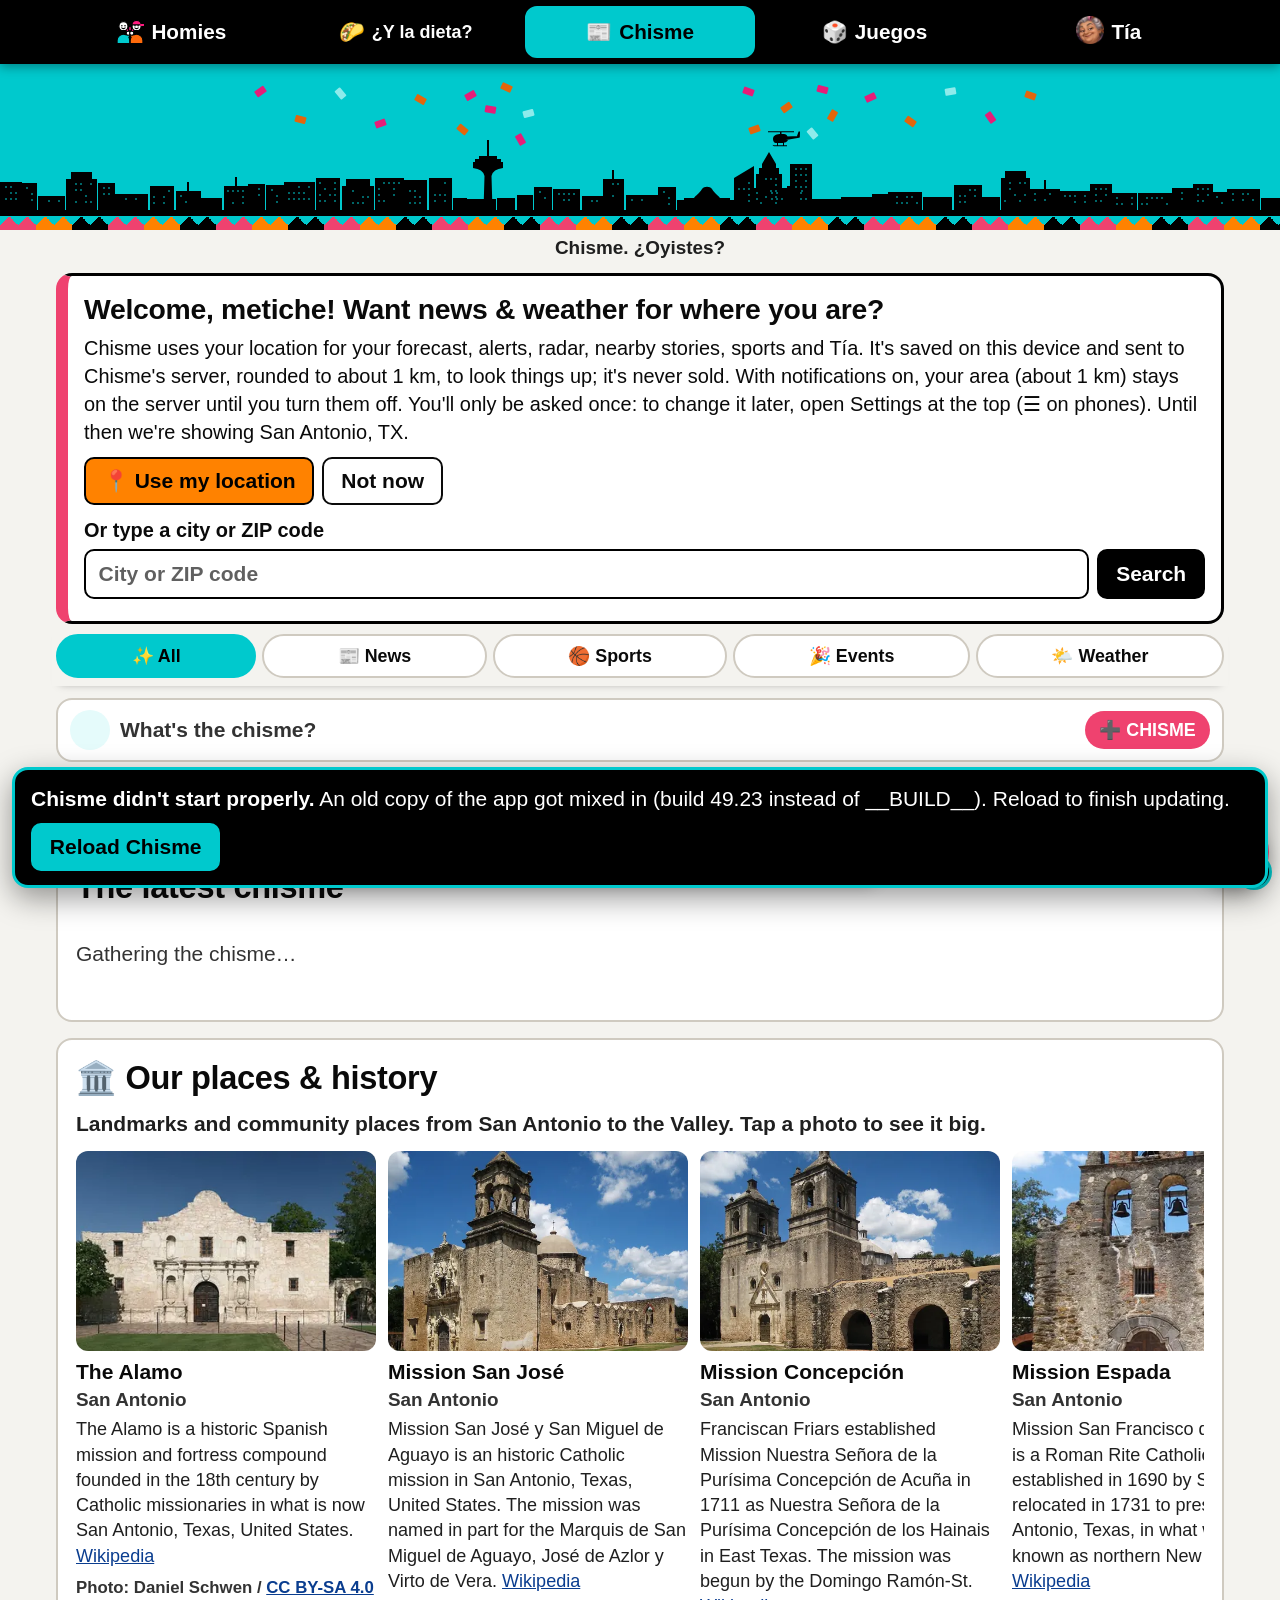
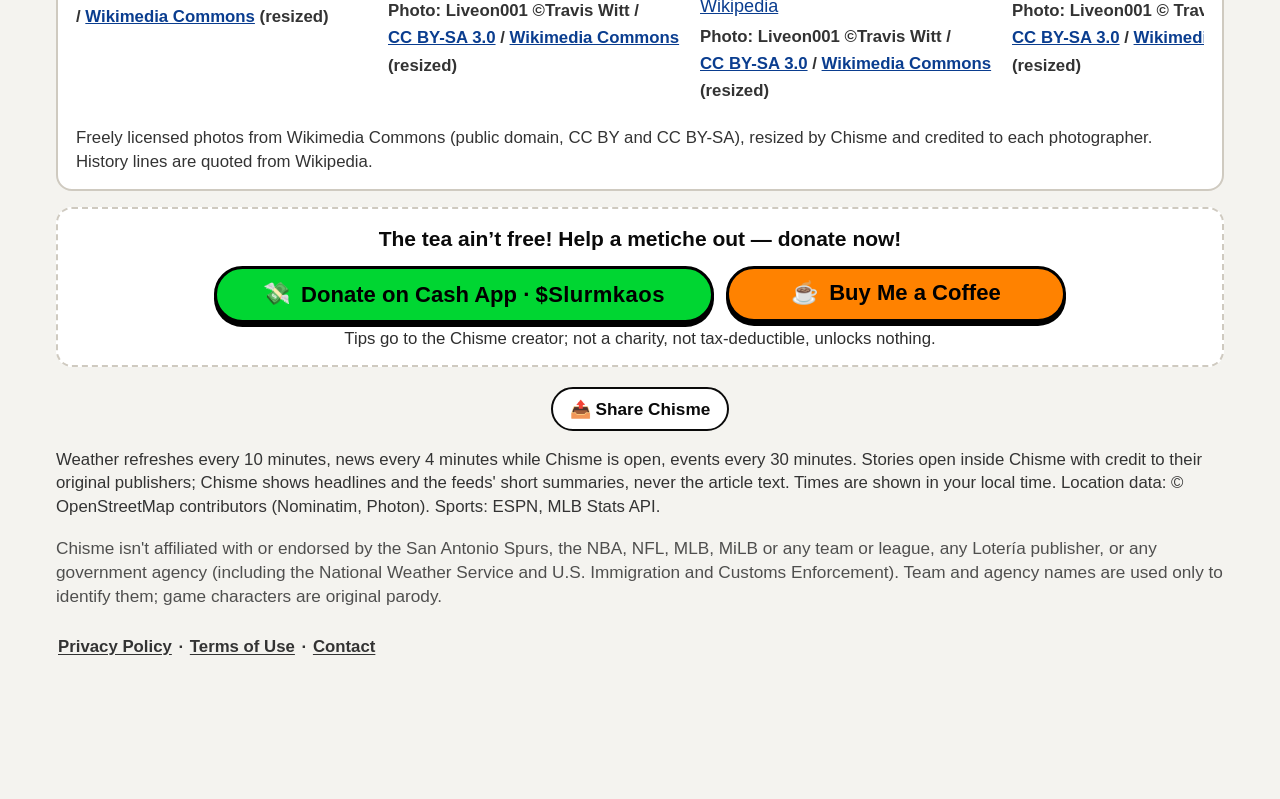
==== static/index.html @ 2a013557 "Our places & history: 25 San Antonio + South Texas landmark photos (Commons, PD/CC BY/CC BY-SA, webp" ====
<!doctype html>
<html lang="en">
<head>
  <meta charset="utf-8">
  <meta name="viewport" content="width=device-width, initial-scale=1, viewport-fit=cover">
  <title>Chisme. ¿Oyistes?</title>
  <meta name="description" content="Chisme. ¿Oyistes? Local news, NWS weather, alerts, live rain radar, sports and events for wherever you are.">
  <meta name="chisme-base" content="__PUBLIC_BASE__">   <!-- v49.13: the server fills in PUBLIC_BASE_URL (or this request's address); share links + Open Graph use it -->
  <!--og:start--><meta property="og:type" content="website">
  <meta property="og:site_name" content="Chisme">
  <meta property="og:title" content="Chisme. ¿Oyistes?">
  <meta property="og:description" content="San Antonio news, sports, weather, games and chisme, all in one free app. No app store needed.">
  <meta property="og:url" content="__PUBLIC_BASE__/">
  <meta property="og:image" content="__PUBLIC_BASE__/static/site/og-banner.png">   <!-- the 1200×630 link-preview banner (Facebook, iMessage, X) -->
  <meta property="og:image:width" content="1200">
  <meta property="og:image:height" content="630">
  <meta property="og:image:alt" content="The Chisme logo and its pitch (San Antonio news, sports, games and chisme, all in one free app), a Día de los Muertos ofrenda with a framed sugar skull, candles, fruit and pan dulce, two phones showing Chisme, and the San Antonio skyline">
  <meta name="twitter:card" content="summary_large_image">
  <meta name="twitter:title" content="Chisme. ¿Oyistes?">
  <meta name="twitter:description" content="San Antonio news, sports, weather, games and chisme, all in one free app. No app store needed.">
  <meta name="twitter:image:alt" content="The Chisme logo and its pitch (San Antonio news, sports, games and chisme, all in one free app), a Día de los Muertos ofrenda with a framed sugar skull, candles, fruit and pan dulce, two phones showing Chisme, and the San Antonio skyline">
  <meta name="twitter:image" content="__PUBLIC_BASE__/static/site/og-banner.png"><!--og:end-->
  <meta name="theme-color" content="#00C9CD">
  <meta name="application-name" content="Chisme">
  <meta name="mobile-web-app-capable" content="yes">
  <meta name="apple-mobile-web-app-capable" content="yes">
  <meta name="apple-mobile-web-app-title" content="Chisme">
  <meta name="apple-mobile-web-app-status-bar-style" content="default">
  <!-- the food feed's players: open the connections early so the first video starts sooner -->
  <link rel="preconnect" href="https://www.youtube-nocookie.com">
  <link rel="preconnect" href="https://www.youtube.com">
  <link rel="preconnect" href="https://i.ytimg.com">
  <link rel="preconnect" href="https://www.tiktok.com">   <!-- v49.15.3: the TikTok reels' embed host, connected ahead like YouTube's -->
  <link rel="manifest" href="/manifest.webmanifest">
  <link rel="icon" href="/static/icons/favicon.ico" sizes="any">
  <link rel="icon" href="/static/icons/favicon-32.png" type="image/png" sizes="32x32">
  <link rel="icon" href="/static/icons/icon-192.png" type="image/png" sizes="192x192">
  <link rel="apple-touch-icon" href="/static/icons/apple-touch-icon.png" sizes="180x180">
  <link rel="stylesheet" href="/static/vendor/leaflet/leaflet.css">
  <link rel="stylesheet" href="/static/style.css?v=__BUILD__">
  <link rel="stylesheet" href="/static/ownerposts.css?v=__BUILD__">
  <link rel="stylesheet" href="/static/social.css?v=__BUILD__">   <!-- Chisme social: user Chismes, profiles, Homies (social.js; scoped under .sx) -->   <!-- the owner's own posts ("From Chisme") -->
  <script>
    /* The server fills in the build; app.js and style.css are requested with ?v=<build>, so an
       older service worker's cached copies can never be mixed with this page. */
    window.CHISME_BUILD = "__BUILD__";
    /* Settings that must apply before the first paint (no light flash in dark mode) */
    (function () {
      var d = document.documentElement, pref = "system", fs = 0, rm = "";
      try { pref = localStorage.getItem("chisme-theme") || "system"; fs = +localStorage.getItem("chisme-font-px"); rm = localStorage.getItem("chisme-reduce-motion"); } catch (e) {}
      var dark = pref === "dark" || (pref === "system" && window.matchMedia && matchMedia("(prefers-color-scheme: dark)").matches);
      d.dataset.theme = dark ? "dark" : "light";
      if (fs) d.style.setProperty("--fs", fs + "px");
      if (rm === "1") d.classList.add("reduce-motion");
    })();
    /* v49.12: the Día de los Muertos season theme. On from 2026-10-03 00:00 to 2026-11-03 23:59:59 Chicago time, then
       off by itself (both instants are fixed UTC times, so the phone's own time zone doesn't matter). The owner's
       THEME_OVERRIDE (auto | off | muertos) comes with the page and from /api/theme (app.js); the newer of the two wins.
       html[data-season="muertos"] restyles the page (style.css); the food tab is "Ofrendas". (The one "Chisme" tab for
       News, Sports and Events is permanent since v49.12, not part of the theme.) */
    (function () {
      var START = Date.UTC(2026, 9, 3, 5), END = Date.UTC(2026, 10, 4, 6);   // 00:00 CDT Oct 3 … 00:00 CST Nov 4 (= 23:59:59 Nov 3)
      var PAGE = { v: "__THEME_OVERRIDE__", at: +"__THEME_AT__" || 0 }, d = document.documentElement;
      var NAMES = { antojos: ["¿Y la dieta?", "Ofrendas"] };
      function override() {
        var o = PAGE, pin = null;
        try { var st = JSON.parse(localStorage.getItem("chisme-theme-override") || "null"); if (st && st.at > o.at) o = st; pin = localStorage.getItem("chisme-season-pin"); } catch (e) {}
        if (pin === "off" || pin === "muertos") return pin;   // tests (and a curious owner) can pin it on this phone
        return o.v === "off" || o.v === "muertos" ? o.v : "auto";
      }
      function want(now) {
        var m = override(); if (m !== "auto") return m === "muertos" ? "muertos" : "";
        var t = now == null ? Date.now() : now; return t >= START && t < END ? "muertos" : "";
      }
      function names(on) {   // the tab labels + the views' accessible names (whatever is already on the page)
        Object.keys(NAMES).forEach(function (v) {
          var n = NAMES[v][on ? 1 : 0], l = document.querySelector('#tabs .tab[data-view="' + v + '"] .tab-l'), sec = document.getElementById("view-" + v);
          if (l && l.textContent !== n) l.textContent = n;
          if (sec) sec.setAttribute("aria-label", n);
        });
      }
      function apply(s) {
        if (s === undefined) s = want();
        if (s) d.dataset.season = s; else delete d.dataset.season;
        var x = null; try { x = localStorage.getItem("chisme-muertos-banner-x"); } catch (e) {}
        d.classList.toggle("muertos-banner-x", !!x);
        names(s === "muertos"); return s;
      }
      window.__chismeSeason = { START: START, END: END, want: want, apply: apply, override: override,
        get on() { return d.dataset.season === "muertos"; }, names: NAMES };
      apply();
    })();
    /* v49.12: which main tab this launch opens, decided before the first paint so the old News default never flashes.
       app.js (launchTab) uses window.__chismeLaunch; html[data-launch] keeps the swipe track invisible and lights the right
       tab until app.js has moved there (a known #hash deep link is resolved by app.js). Same order as app.js launchTab. */
    (function () {
      var V = ["chisme", "news", "sports", "events", "weather", "antojos", "juegos"], d = document.documentElement, t = null;
      try {
        var back = sessionStorage.getItem("chisme-reload-tab"); sessionStorage.removeItem("chisme-reload-tab");
        var q = new URLSearchParams(location.search), fixed = localStorage.getItem("chisme-default-tab");
        if (V.indexOf(back) >= 0) t = back;
        else if (q.has("story")) t = "news";
        else if (V.indexOf(q.get("tab")) >= 0) t = q.get("tab");
        else if (V.indexOf(fixed) >= 0) t = fixed;
        else if (!localStorage.getItem("chisme-location-setup")) t = "chisme";
        else {   // only the 3 section tabs on show (v49.16): Chisme (opens on All; News, Sports, Events and Weather are inside it), food, Juegos
          var vis = ["chisme", "antojos", "juegos"];
          var last = localStorage.getItem("chisme-launch-last"); if (last === "news" || last === "sports" || last === "events" || last === "weather") last = "chisme";
          var pool = vis.filter(function (v) { return v !== last; }); t = pool[Math.floor(Math.random() * pool.length)]; }
      } catch (e) { t = null; }
      if (!t) return;
      window.__chismeLaunch = t;
      if (location.hash.length > 1 || t !== "chisme") {
        d.dataset.launch = location.hash.length > 1 ? "hash" : t;
        setTimeout(function () { delete d.dataset.launch; }, 4000);   // never leave the page invisible if app.js didn't start
      }
    })();
    /* v48 safety net: if Chisme hasn't started 8 s after opening (a script that never arrived or crashed, an old cache,
       a sleeping server), a friendly full-screen card says so with one big button that clears the saved app files and
       reloads. Inline styles: it works even when style.css never loaded. It goes away by itself if the app starts after
       all. Also gives the header and tab bar back if a full-screen game's class outlived the game. */
    (function () {
      var card = null, t0 = Date.now();
      function stuck() {
        var d = document.documentElement, bf = document.getElementById("boot-fail");
        if (d.classList.contains("game-fs") && !document.querySelector(".game-stage.gfs")) d.classList.remove("game-fs");
        if (bf && !bf.hidden) return false;   // the older "didn't start properly" card is already showing
        return !window.__chismeBooted;
      }
      function reloadClean() {
        var go = function () { try { sessionStorage.removeItem("chisme-boot-retry"); } catch (e) {} location.reload(); };
        var b = document.getElementById("wake-reload"); if (b) { b.disabled = true; b.textContent = "Reloading…"; }
        try { if (window.caches && caches.keys) { caches.keys().then(function (ks) { return Promise.all(ks.map(function (k) { return caches.delete(k); })); }).then(go, go); setTimeout(go, 3000); return; } } catch (e) {}
        go();
      }
      function show() {
        if (card || !document.body) return;
        card = document.createElement("div"); card.id = "wake"; card.setAttribute("role", "alert");
        card.style.cssText = "position:fixed;inset:0;z-index:9000;display:flex;flex-direction:column;align-items:center;justify-content:center;gap:14px;padding:24px;box-sizing:border-box;text-align:center;"
          + "background:#000 linear-gradient(90deg,#00C9CD 0 33.3%,#EF426F 33.3% 66.6%,#FF8200 66.6% 100%) top/100% 8px no-repeat;color:#fff;font:600 18px/1.35 system-ui,-apple-system,Roboto,sans-serif";
        card.innerHTML = '<div style="font-size:52px;line-height:1" aria-hidden="true">☕</div>'
          + '<p style="margin:0;font-size:26px;font-weight:900">Chisme is waking up…</p>'
          + '<p style="margin:0;max-width:22em;color:#c4ced4">It\'s taking longer than usual. Tap below to reload a fresh copy.</p>'
          + '<button type="button" id="wake-reload" style="min-height:56px;min-width:240px;padding:0 24px;border:3px solid #fff;border-radius:16px;background:#00C9CD;color:#000;font:900 20px system-ui,-apple-system,Roboto,sans-serif;box-shadow:0 4px 0 #EF426F;cursor:pointer">Tap to reload</button>';
        document.body.appendChild(card);
        document.getElementById("wake-reload").onclick = reloadClean;
        var poll = setInterval(function () { if (window.__chismeBooted) { clearInterval(poll); if (card) { card.remove(); card = null; } } }, 1000);
      }
      window.__chismeWake = { check: function () { if (stuck()) show(); }, get shown() { return !!card; }, reload: reloadClean };
      setTimeout(window.__chismeWake.check, 8000);
      document.addEventListener("visibilitychange", function () { if (document.visibilityState === "visible" && Date.now() - t0 > 8000) setTimeout(window.__chismeWake.check, 1500); });
    })();
  </script>
</head>
<body>
  <!-- v49.15 phone nav (under 1024 px; desktop.css/desktop.js keep the desktop nav as it was): a Facebook-style top bar
       and the section tabs as a bottom bar (#tabs). Both slide away while you scroll down and come back on any scroll up
       (app.js fbNav). On desktop #settings-btn moves into the desktop nav (desktop.js) and back here when the window gets
       narrow again.
       v49.16 (nav-rearrange): the top bar is ☰ Menu on the left (Settings today; app.js openMenu, ready for account items),
       the Chisme bubble centred (it still opens Settings, and the owner's long press), the candle + calavera either side of it
       in the Día de Muertos season, and the season's confetti drifting behind (style.css .fb-confetti). Tía moved to the
       bottom tab bar (#tab-tia); Weather is a chip inside the Chisme tab. -->
  <header id="fbtop" class="fbtop" data-skyline="sa">   <!-- v49.15.3: app.js puts a copy of the header skyline (#topbar .skyline) in here as the bar's band; no ¿Oyistes? on phones -->
    <h1 class="sr-only">Chisme</h1>
    <div class="fb-confetti muertos-only" aria-hidden="true"></div>   <!-- v49.16: papel picado bits, marigold petals and sugar-skull sprinkles (static under Reduce motion) -->
    <div class="fbtop-in">
      <div class="fb-left">
        <button type="button" id="fb-menu" class="fb-menu" aria-label="Menu" aria-haspopup="dialog" aria-controls="settings"><span class="fb-burger" aria-hidden="true"><i></i><i></i><i></i></span><b class="sx-dot" id="sx-dot" hidden></b></button>
      </div>
      <div class="fb-center">
        <!-- v49.15 Día de Muertos only (.muertos-only): a candle and a calavera on either side of the Chisme bubble. -->
        <span class="mq-deco mq-vela muertos-only" aria-hidden="true"><i class="mq-flame"></i><img src="/static/season/vela.svg" alt="" width="16" height="36"></span>
        <button type="button" id="settings-btn" class="brand-bubble" aria-label="Settings" aria-haspopup="dialog" aria-controls="settings">
          <svg class="bubble" viewBox="75 160 577 448" aria-hidden="true" focusable="false">
            <path class="bubble-edge" d="M173.2 600.9C171.2 598.8 171.8 594.2 175 587.3C176.7 583.8 178 580.7 178 580.4C178 580.2 178.9 578.1 179.9 575.7C187 560.2 192.9 535 193 520.5C193 510 191.9 508.7 175.4 500.5C124.4 475 93.6 438 84.2 391C79.8 368.9 79.9 357.3 84.9 330C96.4 267.3 160.7 208.6 242.5 186C244.2 185.5 248 184.4 251 183.5C259.8 180.9 266 179.4 274.5 177.6C278.9 176.6 284.3 175.4 286.5 174.9C288.7 174.4 293.9 173.5 298 172.9C302.1 172.3 308.2 171.4 311.5 170.9C338.3 166.6 385.4 165.1 414.5 167.5C432.3 169 437 169.5 456.5 172.5C480.6 176.2 511.9 184.8 527.5 192C528.6 192.5 531.8 193.9 534.5 195.1C615.8 230.7 657 296.7 644 370.6C628.5 458.5 529.3 523.4 394 534.1C362.8 536.6 322.3 535.8 298.9 532.4C295.5 531.8 294.8 532.3 285 541.4C271.5 554.1 260.3 562.7 245 572.3C215.8 590.6 178 605.7 173.2 600.9Z"/><path class="bubble-fill" d="M173.2 600.9C171.2 598.8 171.8 594.2 175 587.3C176.7 583.8 178 580.7 178 580.4C178 580.2 178.9 578.1 179.9 575.7C187 560.2 192.9 535 193 520.5C193 510 191.9 508.7 175.4 500.5C124.4 475 93.6 438 84.2 391C79.8 368.9 79.9 357.3 84.9 330C96.4 267.3 160.7 208.6 242.5 186C244.2 185.5 248 184.4 251 183.5C259.8 180.9 266 179.4 274.5 177.6C278.9 176.6 284.3 175.4 286.5 174.9C288.7 174.4 293.9 173.5 298 172.9C302.1 172.3 308.2 171.4 311.5 170.9C338.3 166.6 385.4 165.1 414.5 167.5C432.3 169 437 169.5 456.5 172.5C480.6 176.2 511.9 184.8 527.5 192C528.6 192.5 531.8 193.9 534.5 195.1C615.8 230.7 657 296.7 644 370.6C628.5 458.5 529.3 523.4 394 534.1C362.8 536.6 322.3 535.8 298.9 532.4C295.5 531.8 294.8 532.3 285 541.4C271.5 554.1 260.3 562.7 245 572.3C215.8 590.6 178 605.7 173.2 600.9Z"/><path class="ip" d="M257.6 501C253.2 496.6 247.5 491.6 244.8 489.8C242.2 488 240 485.9 240 485.2C240 483.6 262.5 467 264.7 467C265.7 467 271.6 471.8 277.8 477.7L289.2 488.3L278.8 498.7C273.2 504.3 267.9 509 267 508.9C266.2 508.9 261.9 505.3 257.6 501ZM467.3 475.8C463.6 471.3 459.2 466.2 457.7 464.3C456.1 462.5 455.1 460.6 455.5 460.1C455.8 459.5 458.6 457.6 461.8 455.8C471.8 450.1 479.3 444.9 486.2 438.9C489.8 435.6 493.5 433 494.3 433C495.8 433 509.2 447.3 512.6 452.5L514.3 455.1L510.4 459.2C504.3 465.5 491.1 475.5 483 479.9C478.9 482.1 475.2 484 474.8 484C474.5 484 471.1 480.3 467.3 475.8ZM425.5 242.6C422.2 240.7 414.4 234.6 408.2 229L397 218.9L397 217C397 215.2 416 197 417.9 197C418.4 197 420.5 199 422.6 201.5C427.7 207.8 440.1 217.6 447.7 221.3C451.2 223 454 224.8 454 225.3C454 225.8 449.8 230.6 444.8 236.1L435.5 246L433.5 246C432.4 246 428.8 244.4 425.5 242.6Z"/><path class="io" d="M517.9 254.8C514.5 251.9 510 248.2 507.9 246.7C505.7 245.2 504 243.4 504 242.8C504 242.2 506.1 239.9 508.8 237.7C511.4 235.4 516.7 230.5 520.6 226.8L527.7 220L529.9 220C531.2 220 533.2 220.8 534.4 221.8C538.6 225 549 237.4 549 239.1C549 240 547.3 241.9 545.2 243.3C543.2 244.8 538.4 249.1 534.5 253C530.7 256.8 526.8 260 525.8 260C524.9 260 521.3 257.6 517.9 254.8ZM288.6 233.4L279 225.7L279 223.9C279 222.8 284 217 290.4 210.5L301.8 199L304.5 199C307.9 199 315.8 204.7 320.5 210.4C323.7 214.4 325 218 323.2 218C321.6 218 311.6 227.6 306.4 234.1C303.4 237.9 300.3 241 299.6 241C298.8 241 293.9 237.6 288.6 233.4Z"/><path class="it" d="M348.3 489.5C342.7 485.4 337.7 481.3 337 480.5L335.7 478.9L348.2 466.2C355 459.2 362.3 451.4 364.4 448.8C366.5 446.1 369 444 369.9 444C371.6 444 389.7 455.7 394.6 459.9L397.3 462.3L390.9 467.8C387.4 470.8 379.3 478.6 372.9 485.1C366.6 491.7 360.7 497 359.8 497C359 497 353.8 493.6 348.3 489.5Z"/>
            <path class="bubble-word" fill-rule="evenodd" d="M171.5 459.9C162.6 458.1 152.5 452.4 144.3 444.7C131.4 432.5 125.1 421.1 118.1 397.5C113.4 382 113.4 343.7 118 330C118.4 328.6 119.8 324.1 121 320C124.3 308.9 133 291.5 139.8 282.4C155.2 262 176 249.1 193.6 249C200.2 249 208.2 251.4 212 254.6C219.6 261 224.9 276.3 225 292C225 314 215.7 327.5 198.4 330.4C192.5 331.4 192.1 330.5 193 317.3C194.3 297.9 192.7 295.1 183.6 300.8C169.2 309.7 158 339 158 367.5C158 373.6 158.4 380 158.9 381.6C159.4 383.2 160.3 386.5 161.1 389C165 402.5 171.5 410 182.1 412.9C186 414 187.5 413.9 192 412.6C202.6 409.5 209.7 403.5 219.4 389.9C225 382 228 380.3 230 383.9C232.4 388.4 238.2 407.8 238.7 413C239.2 417.9 238.8 419.4 236.2 424.6C229.7 437.5 217.4 450.1 206 455.3C195.6 460.1 181.8 462 171.5 459.9ZM249.6 432.7C247.9 430.2 247 425.8 244.5 409C242.6 395.5 241.3 384 239.5 365C238.7 355.9 237.6 344.2 237 339C236.5 333.8 235.6 322.8 235 314.5C234.4 306.2 233.5 294.1 233 287.5C232.4 280.9 232 271.6 232 266.8C232 258.1 232 258.1 235.2 255.7C241.4 251.2 253.6 247 260.6 247C266.1 247 266.4 248.2 266.7 270.8C267 298.9 268 318 269.1 318C269.6 318 270 317.4 270 316.6C270 314.1 278.2 305.9 283.4 303.3C287.1 301.3 290.1 300.6 294.2 300.6C299.1 300.5 300.4 301 303.7 303.6C308.1 307.2 312 314.2 313.2 320.8C314.4 327.8 315.9 344.3 317 364C317.5 373.6 318.5 388 319.1 396C319.7 404 320 412.7 319.8 415.4C319.5 419.7 319.1 420.6 316.5 422C311.6 424.7 303.9 427 299.8 427C294.4 427 293.4 424.8 291.6 408.5C290.7 400.8 289.5 390.9 289 386.5C288.5 382.1 287.6 372.9 286.9 366C286.3 359.1 285.4 351.9 284.9 349.9C282.6 340.8 276.3 346.8 273.5 360.7C272.1 367.8 272 371.1 273 387.6C275.5 429.1 275.4 426.3 273.4 428.1C270.9 430.3 261.6 433.6 255.8 434.5C251.6 435.1 251 435 249.6 432.7ZM333.1 414.3C330.9 410.1 324.3 341.1 323.7 316L323.5 305.5L328.2 303.2C333.7 300.6 346.4 298.4 350.3 299.4C354.1 300.3 354.7 304 355.4 328.5C355.7 340.1 356.5 357.4 357.1 367C357.7 376.6 358 390.5 357.8 397.9L357.5 411.3L352.1 413.1C349.1 414.1 343.9 415.3 340.5 415.6C334.9 416.2 334.1 416 333.1 414.3ZM388.5 415C375.9 413.2 367.5 404.4 365.5 390.9C365 387.2 365.3 385.4 367 381.9C371.4 373.2 373.8 372.2 379.2 376.8C386.2 382.6 391 383.5 396.7 380.1C400.4 377.8 401.4 375.1 400.6 370.4C400.1 367.8 397.9 365.2 390.8 358.8C370.1 339.9 367 336.2 363.5 325.6C362.3 322.1 361.9 318.2 362.2 312.1C362.4 304.8 363 302.4 365.8 296.8C371.3 285.6 382.5 276.8 396.6 272.5C408.9 268.8 420.3 272.9 425.2 282.8C427.1 286.6 427.5 289.2 427.5 296.5C427.5 307.3 426 310.7 419.5 314.5C414 317.8 412 317.5 409.9 313C407.5 308 404.6 305.6 401.7 306.4C397.7 307.4 394.1 310.9 393.4 314.4C392.6 319.2 394.9 323.1 403.3 330.9C420.1 346.5 424.9 352 428.6 359.7C432 366.8 432.3 368 432.4 377C432.5 386.5 432.3 387.6 428.2 395.5C421.1 409.6 405.4 417.3 388.5 415ZM443.3 407.3C442.1 407.1 440.9 406.1 440.6 405.2C440.1 403.7 439.3 393.7 437.4 366.5C437.1 361.6 436.3 341.5 435.6 322L434.5 286.5L437.1 284C439.8 281.5 446.6 278.7 453 277.5C458.1 276.6 460.9 279.1 461.2 284.8C461.3 287.2 461.8 289.4 462.2 289.6C462.7 289.9 464.6 288.8 466.6 287.1C477.5 277.5 487.9 279.5 491.7 291.9C492.7 295.1 493.9 297.8 494.5 297.9C495 298.1 496.3 296.7 497.3 294.9C502.1 286.2 509.9 281 518.1 281C527.6 281 533.9 287.6 536.6 300.3C538.3 308.1 538.4 336 536.9 373C535.9 399.4 535.7 400.6 533.6 402.5C531.1 404.9 519.2 407.5 515.5 406.6C510.7 405.4 510.5 404 510.2 364.8C509.8 321.3 509 318.8 503.1 344C501.4 351.5 500.2 360.7 498.9 376.3C497.5 393.1 497.3 393.4 488.3 395.1C479 396.9 477.5 394.6 476.6 376.5C474.6 336.9 473.6 328.3 470.7 329.2C467.3 330.4 465.7 344.1 464.4 384.2L463.8 403.8L459.6 405.3C455.1 407 446.8 408 443.3 407.3ZM570.3 405.1C566.5 404.1 558.9 399.8 555.7 396.7C544.2 386 539.4 361.1 543.5 335C547.8 308 559.3 290.4 576.4 284.7C582.5 282.6 586.7 282.6 593.4 284.5C611.9 289.9 619.7 315.7 609.4 337.7C604.7 347.6 589.5 358.2 576.6 360.5C569.4 361.8 568.8 362.9 572 369.6C577 379.9 588.9 379.6 600.5 368.9C606.2 363.6 608.7 363.9 611.7 370C614.5 375.7 614.6 381.8 611.9 386.7C608.7 392.5 602.4 398.5 595.9 402C591 404.6 588.6 405.2 581.8 405.5C577.2 405.7 572.1 405.6 570.3 405.1ZM578.5 335.6C584.3 332.9 586.3 330.9 588.5 325.7C591.5 318.5 589.7 313 584.2 313C582 313 580.4 314 578 316.6C574.5 320.7 573.3 323.1 571.5 331C569.6 339 570.3 339.5 578.5 335.6ZM330.7 288.2C329.2 287.8 326.4 286.2 324.5 284.7C314.6 276.8 314.4 262.6 324.2 253.3C328.4 249.3 331.8 248 338.1 248C347.2 248 353.6 252.9 356 261.9C358.5 271.3 353.8 282 345 286.5C341.8 288.2 334.3 289 330.7 288.2Z"/>
          </svg>
        </button>
        <span class="mq-deco mq-skull muertos-only" aria-hidden="true"><img src="/static/season/calavera.svg" alt="" width="40" height="44"></span>
      </div>
      <div class="fb-right">
        <button type="button" id="install-btn" class="install" hidden>📲 Install</button>
      </div>
    </div>
    <div class="fb-picado" aria-hidden="true"></div>
  </header>
  <div class="fb-safe" aria-hidden="true"></div>   <!-- v49.15.3: the status-bar strip (safe-area-inset-top) in the bar's colour; the bar slides under it -->
  <!-- Section buttons: position:fixed. Desktop: the top nav (body gets matching top padding). v49.15 phones/tablets: the bottom tab bar -->
  <nav id="tabs" class="tabs" aria-label="Sections">
    <div class="wrap tabs-inner">
      <!-- v49.22: Homies (far left, two homies fist-bumping) = your own profile (the page with the Homies section); signed out it opens Sign in / Join.
           Not a view: social.js routes it to #s/me and lights it while your profile is showing. Phones only (desktop.css hides it). -->
      <button type="button" id="tab-homies" class="tab tab-homies" aria-controls="view-chisme"><span aria-hidden="true" class="tab-homies-ico"><svg class="homies-ico" viewBox="0 0 32 32" width="28" height="28" focusable="false" stroke="#000" stroke-width="1.4" stroke-linejoin="round" stroke-linecap="round"><path d="M1.2 31.5v-3.4a7.3 7.3 0 0 1 14.6 0v3.4z" fill="#00C9CD"/><path d="M16.2 31.5v-3.4a7.3 7.3 0 0 1 14.6 0v3.4z" fill="#FF6A0B"/><path d="M11.4 25.6l2.6-4.6" fill="none" stroke="#00C9CD" stroke-width="3.4"/><path d="M20.6 25.6l-2.6-4.6" fill="none" stroke="#FF6A0B" stroke-width="3.4"/><circle cx="14" cy="19.6" r="2.4" fill="#fff"/><circle cx="18" cy="19.6" r="2.4" fill="#fff"/><path d="M16 15.4v-2M13 16.2l-1-1.4M19 16.2l1-1.4" fill="none" stroke="#FF1A7F" stroke-width="1.7"/><circle cx="8.5" cy="11.6" r="5.2" fill="#fff"/><circle cx="6.7" cy="11.2" r=".9" fill="#000" stroke="none"/><circle cx="10.3" cy="11.2" r=".9" fill="#000" stroke="none"/><path d="M6.6 13.6q1.9 1.6 3.8 0" fill="none" stroke-width="1.2"/><circle cx="23.5" cy="11.6" r="5.2" fill="#fff"/><circle cx="21.7" cy="11.2" r=".9" fill="#000" stroke="none"/><circle cx="25.3" cy="11.2" r=".9" fill="#000" stroke="none"/><path d="M21.6 13.6q1.9 1.6 3.8 0" fill="none" stroke-width="1.2"/><path d="M18.2 10.2a5.3 5.3 0 0 1 10.6 0z" fill="#FF1A7F"/><path d="M28.4 10.2h3.2" fill="none" stroke="#FF1A7F" stroke-width="2.2"/></svg></span> <span class="tab-l">Homies</span></button>
      <button type="button" class="tab" data-view="antojos" aria-controls="view-antojos"><span aria-hidden="true">🌮</span> <b class="tl tab-l">¿Y la dieta?</b></button>
      <button type="button" class="tab" data-view="chisme" aria-controls="view-chisme" aria-current="page"><span aria-hidden="true">📰</span> <span class="tab-l">Chisme</span></button>
      <button type="button" class="tab" data-view="juegos" aria-controls="view-juegos"><span aria-hidden="true">🎲</span> <span class="tab-l">Juegos</span></button>
      <!-- v49.16: Tía on the far right (her avatar as the icon): opens her chat, like her old top-bar bubble. Not a view, so no
           data-view; phones only (desktop keeps the floating Tía, desktop.css hides this). -->
      <button type="button" id="tab-tia" class="tab tab-tia" aria-label="Tía: chat with Tía Chismosa" aria-haspopup="dialog" aria-controls="tia"><span aria-hidden="true" class="tab-tia-ico"><img src="/static/mascot/avatar-64.webp?art=3" srcset="/static/mascot/avatar-64.webp?art=3 1x, /static/mascot/avatar-128.webp?art=3 2x" width="28" height="28" alt="" decoding="async"></span> <span class="tab-l">Tía</span></button>
    </div>
  </nav>
  <script>window.__chismeSeason && window.__chismeSeason.apply();</script>
  <!-- outside the swiping views (they're transformed, which would break position:fixed) -->
  <button type="button" id="news-pill" class="news-pill" hidden>New chisme ↑<span class="sr-only" id="news-pill-n"></span></button>
  <div id="sync" class="sync" role="status" aria-live="polite" data-state="done" hidden>
    <span class="sync-ico" aria-hidden="true"></span><span id="sync-msg"></span>
    <button type="button" id="sync-retry" hidden>Retry now</button>
  </div>
  <div id="ptr" class="ptr" aria-hidden="true" hidden>↻</div>
  <div id="share-toast" class="share-toast" role="status" aria-live="polite" hidden></div>
  <div id="update-toast" class="update-toast" role="status" hidden>
    <span>✨ Chisme was updated.</span> <button type="button" id="update-reload" class="primary">Reload</button>
  </div>
  <!-- v49.3: one-time tip pointing at the floating Tía button (Settings live in her menu; app.js shows it once, then never again) -->
  <div class="stip-anchor"><div id="settings-tip" class="stip" role="status" aria-live="polite" hidden>
    <img class="stip-tia" src="/static/mascot/avatar-128.webp" alt="" width="46" height="46" decoding="async">
    <button type="button" id="settings-tip-go" class="stip-go"><span class="stip-big">👆 Tap Tía for Settings ⚙️</span><span class="stip-sub">Notifications, location &amp; more.</span></button>
    <button type="button" id="settings-tip-x" class="stip-x" aria-label="Dismiss the Settings tip">✕</button>
  </div></div>
  <header class="topbar" id="topbar" data-skyline="sa">
    <!-- HEADER-ART (generated by tools/make_header_art.py): flat skyline + the app icon's speech bubble -->
    <svg class="skyline" viewBox="0 0 1600 140" preserveAspectRatio="xMidYMax slice" aria-hidden="true" focusable="false">
      <g class="confetti"><rect class="ip" x="625" y="16" width="11" height="7" rx="1" transform="rotate(-30 630.5 19.5)"/><rect class="io" x="661" y="8" width="11" height="7" rx="1" transform="rotate(25 666.5 11.5)"/><rect class="il" x="683" y="34" width="11" height="7" rx="1" transform="rotate(-15 688.5 37.5)"/><rect class="io" x="617" y="50" width="11" height="7" rx="1" transform="rotate(40 622.5 53.5)"/><rect class="ip" x="675" y="60" width="11" height="7" rx="1" transform="rotate(60 680.5 63.5)"/><rect class="ip" x="645" y="30" width="11" height="7" rx="1" transform="rotate(10 650.5 33.5)"/><rect class="ip" x="903" y="12" width="11" height="7" rx="1" transform="rotate(20 908.5 15.5)"/><rect class="io" x="941" y="28" width="11" height="7" rx="1" transform="rotate(-35 946.5 31.5)"/><rect class="ip" x="977" y="10" width="11" height="7" rx="1" transform="rotate(15 982.5 13.5)"/><rect class="il" x="967" y="54" width="11" height="7" rx="1" transform="rotate(50 972.5 57.5)"/><rect class="io" x="909" y="50" width="11" height="7" rx="1" transform="rotate(-20 914.5 53.5)"/><rect class="io" x="987" y="36" width="11" height="7" rx="1" transform="rotate(-60 992.5 39.5)"/><rect class="io" x="575" y="20" width="11" height="7" rx="1" transform="rotate(30 580.5 23.5)"/><rect class="ip" x="535" y="44" width="11" height="7" rx="1" transform="rotate(-20 540.5 47.5)"/><rect class="il" x="495" y="14" width="11" height="7" rx="1" transform="rotate(50 500.5 17.5)"/><rect class="io" x="455" y="40" width="11" height="7" rx="1" transform="rotate(15 460.5 43.5)"/><rect class="ip" x="415" y="12" width="11" height="7" rx="1" transform="rotate(-35 420.5 15.5)"/><rect class="ip" x="1025" y="18" width="11" height="7" rx="1" transform="rotate(-25 1030.5 21.5)"/><rect class="io" x="1065" y="42" width="11" height="7" rx="1" transform="rotate(35 1070.5 45.5)"/><rect class="il" x="1105" y="12" width="11" height="7" rx="1" transform="rotate(-10 1110.5 15.5)"/><rect class="ip" x="1145" y="38" width="11" height="7" rx="1" transform="rotate(55 1150.5 41.5)"/><rect class="io" x="1185" y="16" width="11" height="7" rx="1" transform="rotate(20 1190.5 19.5)"/></g>
      <g class="sky-sa"><path d="M0 134V120H24V134ZM24 134V107H31V98H33V107H40V134ZM40 134V118H70V134ZM72 134V122H99V134ZM101 134V106H107V97H109V106H116V134ZM116 134V104H150V134ZM150 134V106H182V134ZM182 134V107H197V134ZM198 134V120H225V134ZM226 134V103H231V96H252V103H257V134ZM258 134V107H275V134ZM275 134V118H308V134ZM310 134V110H334V134ZM336 134V115H347V106H349V115H361V134ZM361 134V122H382V134ZM384 134V110H395V101H397V110H408V134ZM408 134V108H425V134ZM426 134V109H444V134ZM444 134V106H475V134ZM476 134V102H500V134ZM502 134V110H506V103H530V110H534V134ZM535 134V102H564V134ZM564 134V104H587V134ZM589 134V102H612V134ZM613 134V122H627V134ZM627 134V123H656V134ZM657 134V122H675V134ZM677 134V119H693V134ZM694 134V111H712V134ZM713 134V113H740V134ZM742 134V120H763V134ZM763 134V103H772V94H774V103H784V134ZM786 134V119H818V134ZM818 134V111H836V134ZM837 134V124H855V134ZM855 134V124H883V134ZM885 134V124H911V134ZM913 134V112H929V103H931V112H947V134ZM947 134V110H956V101H958V110H967V134ZM968 134V123H1001V134ZM1001 134V121H1032V134ZM1032 134V118H1048V134ZM1048 134V116H1082V134ZM1083 134V121H1112V134ZM1114 134V109H1142V134ZM1142 134V121H1160V134ZM1161 134V102H1165V95H1186V102H1190V134ZM1190 134V113H1204V104H1206V113H1220V134ZM1220 134V115H1250V134ZM1250 134V108H1272V134ZM1272 134V117H1297V134ZM1298 134V117H1332V134ZM1332 134V112H1353V134ZM1353 134V108H1373V134ZM1373 134V116H1387V134ZM1387 134V113H1420V134ZM1421 134V122H1446V134ZM1446 134V118H1475V134ZM1477 134V105H1510V134ZM1512 134V113H1546V134ZM1546 134V112H1563V134ZM1563 134V119H1592V134ZM1593 134V112H1609V134ZM643.5 134L644.5 100Q643 93 633 92V86H635V83H639V80H647V64H649V80H657V83H661V86H663V92Q653 93 651.5 100L652.5 134ZM916 134V98H919V92H922V88L929.0 76L936 88V92H939V98H942V134ZM894 134V102L914 90V134ZM844 134V122H854C856 119 859.0 118 862.0 113C864.0 110 870.0 110 872.0 113C875.0 118 878 119 880 122H890V134ZM950 134V88H972V134ZM0 134H1600V140H0Z"/><path class="sky-win" d="M8 124h2v2h-2ZM13 124h2v2h-2ZM18 124h2v2h-2ZM33 111h2v2h-2ZM33 123h2v2h-2ZM44 122h2v2h-2ZM49 122h2v2h-2ZM54 122h2v2h-2ZM59 122h2v2h-2ZM64 122h2v2h-2ZM110 110h2v2h-2ZM105 116h2v2h-2ZM110 116h2v2h-2ZM105 122h2v2h-2ZM119 108h2v2h-2ZM124 108h2v2h-2ZM134 108h2v2h-2ZM124 114h2v2h-2ZM134 114h2v2h-2ZM139 120h2v2h-2ZM124 126h2v2h-2ZM129 126h2v2h-2ZM165 110h2v2h-2ZM170 110h2v2h-2ZM170 116h2v2h-2ZM175 116h2v2h-2ZM155 122h2v2h-2ZM165 122h2v2h-2ZM170 122h2v2h-2ZM175 122h2v2h-2ZM186 111h2v2h-2ZM191 117h2v2h-2ZM191 123h2v2h-2ZM208 124h2v2h-2ZM218 124h2v2h-2ZM235 107h2v2h-2ZM240 107h2v2h-2ZM250 107h2v2h-2ZM235 113h2v2h-2ZM240 113h2v2h-2ZM245 119h2v2h-2ZM235 125h2v2h-2ZM245 125h2v2h-2ZM250 125h2v2h-2ZM263 111h2v2h-2ZM268 111h2v2h-2ZM263 117h2v2h-2ZM268 117h2v2h-2ZM285 122h2v2h-2ZM295 122h2v2h-2ZM328 114h2v2h-2ZM313 120h2v2h-2ZM323 120h2v2h-2ZM313 126h2v2h-2ZM323 126h2v2h-2ZM340 119h2v2h-2ZM345 125h2v2h-2ZM387 114h2v2h-2ZM392 114h2v2h-2ZM397 114h2v2h-2ZM402 114h2v2h-2ZM402 120h2v2h-2ZM392 126h2v2h-2ZM402 126h2v2h-2ZM418 112h2v2h-2ZM418 118h2v2h-2ZM431 113h2v2h-2ZM436 119h2v2h-2ZM436 125h2v2h-2ZM458 110h2v2h-2ZM468 110h2v2h-2ZM448 116h2v2h-2ZM453 116h2v2h-2ZM458 116h2v2h-2ZM463 116h2v2h-2ZM448 122h2v2h-2ZM453 122h2v2h-2ZM458 122h2v2h-2ZM463 122h2v2h-2ZM468 122h2v2h-2ZM479 106h2v2h-2ZM494 106h2v2h-2ZM484 112h2v2h-2ZM494 112h2v2h-2ZM479 118h2v2h-2ZM489 118h2v2h-2ZM494 118h2v2h-2ZM479 124h2v2h-2ZM484 124h2v2h-2ZM494 124h2v2h-2ZM512 114h2v2h-2ZM522 120h2v2h-2ZM527 120h2v2h-2ZM512 126h2v2h-2ZM517 126h2v2h-2ZM522 126h2v2h-2ZM543 106h2v2h-2ZM548 106h2v2h-2ZM553 106h2v2h-2ZM558 106h2v2h-2ZM538 112h2v2h-2ZM553 112h2v2h-2ZM538 118h2v2h-2ZM553 118h2v2h-2ZM538 124h2v2h-2ZM543 124h2v2h-2ZM569 114h2v2h-2ZM574 114h2v2h-2ZM574 120h2v2h-2ZM579 120h2v2h-2ZM569 126h2v2h-2ZM574 126h2v2h-2ZM579 126h2v2h-2ZM604 106h2v2h-2ZM594 118h2v2h-2ZM599 118h2v2h-2ZM604 118h2v2h-2ZM594 124h2v2h-2ZM604 124h2v2h-2ZM699 115h2v2h-2ZM704 121h2v2h-2ZM718 117h2v2h-2ZM723 117h2v2h-2ZM728 117h2v2h-2ZM733 117h2v2h-2ZM723 123h2v2h-2ZM728 123h2v2h-2ZM751 124h2v2h-2ZM756 124h2v2h-2ZM772 107h2v2h-2ZM777 107h2v2h-2ZM772 119h2v2h-2ZM791 123h2v2h-2ZM801 123h2v2h-2ZM823 115h2v2h-2ZM828 121h2v2h-2ZM828 127h2v2h-2ZM916 116h2v2h-2ZM931 116h2v2h-2ZM936 116h2v2h-2ZM916 122h2v2h-2ZM931 122h2v2h-2ZM936 122h2v2h-2ZM941 122h2v2h-2ZM961 114h2v2h-2ZM1056 120h2v2h-2ZM1066 120h2v2h-2ZM1071 120h2v2h-2ZM1056 126h2v2h-2ZM1061 126h2v2h-2ZM1066 126h2v2h-2ZM1076 126h2v2h-2ZM1129 113h2v2h-2ZM1134 113h2v2h-2ZM1119 119h2v2h-2ZM1124 119h2v2h-2ZM1134 119h2v2h-2ZM1119 125h2v2h-2ZM1124 125h2v2h-2ZM1169 106h2v2h-2ZM1179 106h2v2h-2ZM1184 106h2v2h-2ZM1169 112h2v2h-2ZM1174 118h2v2h-2ZM1184 118h2v2h-2ZM1164 124h2v2h-2ZM1179 124h2v2h-2ZM1194 117h2v2h-2ZM1209 117h2v2h-2ZM1194 123h2v2h-2ZM1204 123h2v2h-2ZM1224 119h2v2h-2ZM1229 119h2v2h-2ZM1234 119h2v2h-2ZM1244 119h2v2h-2ZM1234 125h2v2h-2ZM1244 125h2v2h-2ZM1255 112h2v2h-2ZM1260 112h2v2h-2ZM1265 112h2v2h-2ZM1255 118h2v2h-2ZM1265 118h2v2h-2ZM1255 124h2v2h-2ZM1260 124h2v2h-2ZM1276 121h2v2h-2ZM1291 121h2v2h-2ZM1276 127h2v2h-2ZM1281 127h2v2h-2ZM1291 127h2v2h-2ZM1306 121h2v2h-2ZM1311 121h2v2h-2ZM1316 121h2v2h-2ZM1321 121h2v2h-2ZM1301 127h2v2h-2ZM1306 127h2v2h-2ZM1326 127h2v2h-2ZM1341 116h2v2h-2ZM1341 122h2v2h-2ZM1357 112h2v2h-2ZM1362 112h2v2h-2ZM1367 112h2v2h-2ZM1357 118h2v2h-2ZM1367 118h2v2h-2ZM1357 124h2v2h-2ZM1362 124h2v2h-2ZM1376 120h2v2h-2ZM1381 126h2v2h-2ZM1392 117h2v2h-2ZM1402 117h2v2h-2ZM1407 117h2v2h-2ZM1392 123h2v2h-2ZM1402 123h2v2h-2ZM1412 123h2v2h-2ZM1449 122h2v2h-2ZM1464 122h2v2h-2ZM1487 109h2v2h-2ZM1492 109h2v2h-2ZM1497 109h2v2h-2ZM1502 109h2v2h-2ZM1482 115h2v2h-2ZM1492 115h2v2h-2ZM1487 121h2v2h-2ZM1502 121h2v2h-2ZM1482 127h2v2h-2ZM1487 127h2v2h-2ZM1497 127h2v2h-2ZM1502 127h2v2h-2ZM1515 117h2v2h-2ZM1530 117h2v2h-2ZM1535 117h2v2h-2ZM1540 117h2v2h-2ZM1515 123h2v2h-2ZM1520 123h2v2h-2ZM1525 123h2v2h-2ZM1530 123h2v2h-2ZM1540 123h2v2h-2ZM1551 116h2v2h-2ZM1556 122h2v2h-2ZM1586 123h2v2h-2ZM1597 122h2v2h-2ZM1602 122h2v2h-2ZM925 102h2v2h-2ZM930 102h2v2h-2ZM935 102h2v2h-2ZM935 108h2v2h-2ZM930 114h2v2h-2ZM935 114h2v2h-2ZM925 120h2v2h-2ZM935 120h2v2h-2ZM920 126h2v2h-2ZM935 126h2v2h-2ZM908 106h2v2h-2ZM898 112h2v2h-2ZM903 112h2v2h-2ZM908 112h2v2h-2ZM908 118h2v2h-2ZM908 124h2v2h-2ZM955 92h2v2h-2ZM960 92h2v2h-2ZM965 92h2v2h-2ZM955 98h2v2h-2ZM960 98h2v2h-2ZM965 98h2v2h-2ZM955 104h2v2h-2ZM965 104h2v2h-2ZM955 110h2v2h-2ZM960 110h2v2h-2ZM965 110h2v2h-2ZM960 116h2v2h-2ZM960 122h2v2h-2ZM965 122h2v2h-2Z"/></g>
      <g class="sky-city"><path d="M0 134V95H28V134ZM30 134V106H58V134ZM58 134V97H77V134ZM77 134V108H84V99H86V108H94V134ZM94 134V97H125V134ZM125 134V110H158V134ZM158 134V122H191V134ZM191 134V121H206V134ZM206 134V122H239V134ZM240 134V104H268V134ZM268 134V113H302V134ZM302 134V102H315V93H317V102H330V134ZM330 134V112H352V134ZM353 134V120H367V134ZM367 134V119H393V134ZM395 134V122H411V134ZM411 134V116H431V134ZM431 134V110H460V134ZM462 134V120H489V134ZM489 134V112H499V103H501V112H511V134ZM512 134V109H526V134ZM526 134V115H544V134ZM544 134V108H559V134ZM559 134V116H590V134ZM590 134V109H608V134ZM608 134V120H634V134ZM634 134V120H656V134ZM657 134V120H671V134ZM671 134V118H686V134ZM687 134V98H701V134ZM702 134V120H728V134ZM728 134V102H743V93H745V102H760V134ZM761 134V103H786V134ZM788 134V118H820V134ZM820 134V118H854V134ZM854 134V115H887V134ZM887 134V105H894V98H914V105H921V134ZM923 134V120H956V134ZM956 134V121H973V134ZM974 134V99H995V134ZM996 134V96H1023V134ZM1025 134V106H1029V99H1044V106H1048V134ZM1048 134V107H1069V134ZM1069 134V116H1091V134ZM1091 134V120H1105V134ZM1107 134V121H1128V134ZM1129 134V106H1154V134ZM1154 134V111H1161V102H1163V111H1170V134ZM1172 134V101H1196V134ZM1196 134V121H1228V134ZM1230 134V100H1241V91H1243V100H1255V134ZM1255 134V103H1269V134ZM1271 134V99H1278V90H1280V99H1287V134ZM1287 134V120H1303V134ZM1304 134V94H1319V134ZM1319 134V111H1326V104H1336V111H1343V134ZM1343 134V97H1350V90H1363V97H1370V134ZM1370 134V101H1403V134ZM1403 134V120H1436V134ZM1436 134V94H1458V134ZM1459 134V99H1485V134ZM1487 134V108H1515V134ZM1515 134V98H1545V134ZM1546 134V120H1579V134ZM1579 134V107H1596V134ZM1598 134V94H1604V87H1614V94H1620V134ZM637 134V80H641V70H655V80H659V134Z M647.0 70V56H649.0V70ZM896 134V86H900V76H918V86H922V134Z M908.0 76V62H910.0V76ZM860 134V98L884 86V134ZM930 134V82H952V134ZM0 134H1600V140H0Z"/><path class="sky-win" d="M10 99h2v2h-2ZM20 99h2v2h-2ZM5 105h2v2h-2ZM10 105h2v2h-2ZM20 105h2v2h-2ZM5 111h2v2h-2ZM10 111h2v2h-2ZM15 111h2v2h-2ZM10 117h2v2h-2ZM5 123h2v2h-2ZM20 123h2v2h-2ZM35 110h2v2h-2ZM40 116h2v2h-2ZM40 122h2v2h-2ZM45 122h2v2h-2ZM50 122h2v2h-2ZM61 101h2v2h-2ZM71 101h2v2h-2ZM61 107h2v2h-2ZM66 107h2v2h-2ZM71 107h2v2h-2ZM61 119h2v2h-2ZM66 119h2v2h-2ZM71 119h2v2h-2ZM61 125h2v2h-2ZM66 125h2v2h-2ZM71 125h2v2h-2ZM82 112h2v2h-2ZM82 124h2v2h-2ZM98 101h2v2h-2ZM108 101h2v2h-2ZM113 101h2v2h-2ZM98 107h2v2h-2ZM103 107h2v2h-2ZM118 107h2v2h-2ZM103 113h2v2h-2ZM108 113h2v2h-2ZM113 113h2v2h-2ZM113 119h2v2h-2ZM118 119h2v2h-2ZM98 125h2v2h-2ZM103 125h2v2h-2ZM113 125h2v2h-2ZM118 125h2v2h-2ZM130 114h2v2h-2ZM135 114h2v2h-2ZM140 114h2v2h-2ZM145 114h2v2h-2ZM150 114h2v2h-2ZM130 120h2v2h-2ZM145 120h2v2h-2ZM150 120h2v2h-2ZM130 126h2v2h-2ZM135 126h2v2h-2ZM140 126h2v2h-2ZM250 108h2v2h-2ZM255 108h2v2h-2ZM255 120h2v2h-2ZM260 120h2v2h-2ZM245 126h2v2h-2ZM250 126h2v2h-2ZM255 126h2v2h-2ZM260 126h2v2h-2ZM271 117h2v2h-2ZM276 117h2v2h-2ZM281 117h2v2h-2ZM291 117h2v2h-2ZM276 123h2v2h-2ZM281 123h2v2h-2ZM307 106h2v2h-2ZM312 106h2v2h-2ZM317 106h2v2h-2ZM322 106h2v2h-2ZM317 112h2v2h-2ZM312 118h2v2h-2ZM322 118h2v2h-2ZM307 124h2v2h-2ZM317 124h2v2h-2ZM340 122h2v2h-2ZM345 122h2v2h-2ZM386 123h2v2h-2ZM415 120h2v2h-2ZM425 120h2v2h-2ZM434 114h2v2h-2ZM449 114h2v2h-2ZM454 114h2v2h-2ZM454 120h2v2h-2ZM434 126h2v2h-2ZM439 126h2v2h-2ZM477 124h2v2h-2ZM482 124h2v2h-2ZM499 116h2v2h-2ZM504 116h2v2h-2ZM494 122h2v2h-2ZM499 122h2v2h-2ZM504 122h2v2h-2ZM515 125h2v2h-2ZM531 119h2v2h-2ZM536 119h2v2h-2ZM531 125h2v2h-2ZM536 125h2v2h-2ZM553 118h2v2h-2ZM553 124h2v2h-2ZM563 120h2v2h-2ZM568 120h2v2h-2ZM573 120h2v2h-2ZM578 120h2v2h-2ZM568 126h2v2h-2ZM578 126h2v2h-2ZM583 126h2v2h-2ZM595 113h2v2h-2ZM600 113h2v2h-2ZM600 119h2v2h-2ZM595 125h2v2h-2ZM612 124h2v2h-2ZM639 124h2v2h-2ZM644 124h2v2h-2ZM649 124h2v2h-2ZM660 124h2v2h-2ZM680 122h2v2h-2ZM695 102h2v2h-2ZM690 108h2v2h-2ZM690 114h2v2h-2ZM690 120h2v2h-2ZM695 120h2v2h-2ZM690 126h2v2h-2ZM695 126h2v2h-2ZM711 124h2v2h-2ZM733 106h2v2h-2ZM743 106h2v2h-2ZM733 112h2v2h-2ZM738 112h2v2h-2ZM743 112h2v2h-2ZM733 118h2v2h-2ZM738 118h2v2h-2ZM743 118h2v2h-2ZM748 118h2v2h-2ZM753 118h2v2h-2ZM733 124h2v2h-2ZM738 124h2v2h-2ZM748 124h2v2h-2ZM765 107h2v2h-2ZM775 107h2v2h-2ZM765 113h2v2h-2ZM770 113h2v2h-2ZM780 113h2v2h-2ZM765 119h2v2h-2ZM770 119h2v2h-2ZM780 125h2v2h-2ZM823 122h2v2h-2ZM828 122h2v2h-2ZM848 122h2v2h-2ZM864 119h2v2h-2ZM869 119h2v2h-2ZM879 119h2v2h-2ZM859 125h2v2h-2ZM864 125h2v2h-2ZM869 125h2v2h-2ZM910 109h2v2h-2ZM915 109h2v2h-2ZM890 115h2v2h-2ZM895 115h2v2h-2ZM900 115h2v2h-2ZM905 115h2v2h-2ZM910 115h2v2h-2ZM890 121h2v2h-2ZM895 121h2v2h-2ZM900 121h2v2h-2ZM910 121h2v2h-2ZM890 127h2v2h-2ZM895 127h2v2h-2ZM905 127h2v2h-2ZM933 124h2v2h-2ZM943 124h2v2h-2ZM988 103h2v2h-2ZM978 109h2v2h-2ZM983 109h2v2h-2ZM988 109h2v2h-2ZM988 115h2v2h-2ZM978 121h2v2h-2ZM978 127h2v2h-2ZM988 127h2v2h-2ZM1001 100h2v2h-2ZM1006 100h2v2h-2ZM1011 100h2v2h-2ZM1001 106h2v2h-2ZM1006 106h2v2h-2ZM1011 106h2v2h-2ZM1006 112h2v2h-2ZM1016 112h2v2h-2ZM1001 118h2v2h-2ZM1006 118h2v2h-2ZM1016 118h2v2h-2ZM1006 124h2v2h-2ZM1016 124h2v2h-2ZM1035 110h2v2h-2ZM1040 110h2v2h-2ZM1030 122h2v2h-2ZM1052 117h2v2h-2ZM1052 123h2v2h-2ZM1062 123h2v2h-2ZM1084 120h2v2h-2ZM1084 126h2v2h-2ZM1138 110h2v2h-2ZM1148 110h2v2h-2ZM1143 122h2v2h-2ZM1158 115h2v2h-2ZM1163 121h2v2h-2ZM1158 127h2v2h-2ZM1163 127h2v2h-2ZM1175 105h2v2h-2ZM1180 105h2v2h-2ZM1185 105h2v2h-2ZM1190 111h2v2h-2ZM1175 117h2v2h-2ZM1180 117h2v2h-2ZM1175 123h2v2h-2ZM1180 123h2v2h-2ZM1234 104h2v2h-2ZM1239 104h2v2h-2ZM1234 110h2v2h-2ZM1239 110h2v2h-2ZM1244 116h2v2h-2ZM1234 122h2v2h-2ZM1249 122h2v2h-2ZM1263 107h2v2h-2ZM1258 113h2v2h-2ZM1263 113h2v2h-2ZM1263 119h2v2h-2ZM1258 125h2v2h-2ZM1263 125h2v2h-2ZM1275 103h2v2h-2ZM1275 109h2v2h-2ZM1275 115h2v2h-2ZM1275 127h2v2h-2ZM1296 124h2v2h-2ZM1308 104h2v2h-2ZM1313 110h2v2h-2ZM1308 116h2v2h-2ZM1313 116h2v2h-2ZM1313 122h2v2h-2ZM1337 115h2v2h-2ZM1322 121h2v2h-2ZM1327 121h2v2h-2ZM1337 121h2v2h-2ZM1322 127h2v2h-2ZM1327 127h2v2h-2ZM1332 127h2v2h-2ZM1337 127h2v2h-2ZM1348 107h2v2h-2ZM1363 107h2v2h-2ZM1353 113h2v2h-2ZM1358 113h2v2h-2ZM1353 119h2v2h-2ZM1363 119h2v2h-2ZM1348 125h2v2h-2ZM1363 125h2v2h-2ZM1375 105h2v2h-2ZM1390 105h2v2h-2ZM1380 111h2v2h-2ZM1390 111h2v2h-2ZM1395 111h2v2h-2ZM1380 117h2v2h-2ZM1385 117h2v2h-2ZM1390 117h2v2h-2ZM1395 117h2v2h-2ZM1380 123h2v2h-2ZM1441 98h2v2h-2ZM1446 98h2v2h-2ZM1451 98h2v2h-2ZM1441 104h2v2h-2ZM1451 104h2v2h-2ZM1446 110h2v2h-2ZM1441 116h2v2h-2ZM1451 116h2v2h-2ZM1441 122h2v2h-2ZM1446 122h2v2h-2ZM1451 122h2v2h-2ZM1468 103h2v2h-2ZM1463 109h2v2h-2ZM1468 109h2v2h-2ZM1473 109h2v2h-2ZM1478 109h2v2h-2ZM1468 115h2v2h-2ZM1473 115h2v2h-2ZM1507 118h2v2h-2ZM1492 124h2v2h-2ZM1497 124h2v2h-2ZM1507 124h2v2h-2ZM1519 102h2v2h-2ZM1524 102h2v2h-2ZM1529 102h2v2h-2ZM1539 102h2v2h-2ZM1519 108h2v2h-2ZM1529 108h2v2h-2ZM1534 108h2v2h-2ZM1539 108h2v2h-2ZM1529 114h2v2h-2ZM1534 114h2v2h-2ZM1539 114h2v2h-2ZM1524 120h2v2h-2ZM1529 120h2v2h-2ZM1534 120h2v2h-2ZM1539 120h2v2h-2ZM1519 126h2v2h-2ZM1524 126h2v2h-2ZM1539 126h2v2h-2ZM1551 124h2v2h-2ZM1571 124h2v2h-2ZM1589 111h2v2h-2ZM1589 117h2v2h-2ZM1589 123h2v2h-2ZM1603 98h2v2h-2ZM1608 98h2v2h-2ZM1613 98h2v2h-2ZM1603 104h2v2h-2ZM1608 104h2v2h-2ZM1613 110h2v2h-2ZM1608 122h2v2h-2ZM1613 122h2v2h-2Z"/></g>
      <g class="sky-houston"><path d="M0 134V109H19V134ZM20 134V96H27V89H42V96H49V134ZM49 134V106H63V97H65V106H79V134ZM79 134V111H93V134ZM95 134V118H111V134ZM111 134V100H118V93H125V100H132V134ZM134 134V112H149V134ZM149 134V111H153V104H179V111H183V134ZM183 134V108H189V99H191V108H197V134ZM198 134V107H202V100H220V107H224V134ZM226 134V120H247V134ZM247 134V99H254V92H272V99H279V134ZM281 134V112H301V134ZM303 134V111H326V134ZM328 134V107H352V134ZM352 134V117H368V134ZM370 134V107H376V98H378V107H384V134ZM384 134V103H399V94H401V103H416V134ZM416 134V101H424V92H426V101H435V134ZM436 134V111H460V134ZM461 134V119H482V134ZM482 134V111H486V104H505V111H509V134ZM509 134V117H536V134ZM536 134V107H561V134ZM561 134V117H582V134ZM584 134V98H611V134ZM611 134V121H634V134ZM635 134V120H650V134ZM652 134V120H668V134ZM668 134V99H686V134ZM686 134V118H708V134ZM710 134V116H724V134ZM725 134V111H743V134ZM745 134V104H774V134ZM776 134V118H799V134ZM800 134V98H818V134ZM820 134V100H828V91H830V100H838V134ZM839 134V115H873V134ZM875 134V101H897V134ZM897 134V118H915V134ZM915 134V122H934V134ZM934 134V119H950V134ZM950 134V105H973V134ZM975 134V115H1004V134ZM1004 134V110H1012V101H1014V110H1023V134ZM1023 134V100H1056V134ZM1056 134V110H1070V134ZM1070 134V98H1096V134ZM1096 134V100H1118V134ZM1118 134V110H1124V103H1133V110H1139V134ZM1141 134V119H1173V134ZM1173 134V103H1203V134ZM1204 134V100H1227V134ZM1227 134V103H1243V134ZM1243 134V120H1268V134ZM1270 134V120H1287V134ZM1289 134V103H1319V134ZM1321 134V106H1350V134ZM1352 134V115H1359V106H1361V115H1368V134ZM1370 134V115H1376V106H1378V115H1385V134ZM1387 134V108H1414V134ZM1416 134V112H1442V134ZM1442 134V107H1448V98H1450V107H1457V134ZM1458 134V116H1491V134ZM1492 134V107H1513V134ZM1515 134V103H1538V134ZM1538 134V112H1546V103H1548V112H1557V134ZM1559 134V120H1577V134ZM1577 134V113H1607V134ZM639 134V58L642 52H654L657 58V134Z M647.0 52V42H649.0V52ZM852 134V86L868 76V134Z M871 134V76L887 86V134ZM896 134V98L900 90L904 98V88L908 80L911 72L914 80L918 88V98L922 90L926 98V134ZM934 134V59L939 54H958V134ZM964 134V84H984V134ZM0 134H1600V140H0Z"/><path class="sky-win" d="M3 113h2v2h-2ZM3 119h2v2h-2ZM8 119h2v2h-2ZM13 119h2v2h-2ZM3 125h2v2h-2ZM8 125h2v2h-2ZM13 125h2v2h-2ZM28 100h2v2h-2ZM38 100h2v2h-2ZM43 100h2v2h-2ZM23 106h2v2h-2ZM28 106h2v2h-2ZM33 106h2v2h-2ZM28 112h2v2h-2ZM38 112h2v2h-2ZM28 118h2v2h-2ZM33 118h2v2h-2ZM38 118h2v2h-2ZM33 124h2v2h-2ZM38 124h2v2h-2ZM53 110h2v2h-2ZM68 110h2v2h-2ZM68 122h2v2h-2ZM82 115h2v2h-2ZM87 115h2v2h-2ZM82 127h2v2h-2ZM87 127h2v2h-2ZM115 104h2v2h-2ZM125 104h2v2h-2ZM125 116h2v2h-2ZM125 122h2v2h-2ZM138 116h2v2h-2ZM152 115h2v2h-2ZM162 115h2v2h-2ZM167 115h2v2h-2ZM177 115h2v2h-2ZM152 121h2v2h-2ZM157 121h2v2h-2ZM167 121h2v2h-2ZM152 127h2v2h-2ZM157 127h2v2h-2ZM177 127h2v2h-2ZM191 118h2v2h-2ZM186 124h2v2h-2ZM207 111h2v2h-2ZM217 111h2v2h-2ZM217 117h2v2h-2ZM202 123h2v2h-2ZM212 123h2v2h-2ZM235 124h2v2h-2ZM252 103h2v2h-2ZM257 103h2v2h-2ZM267 103h2v2h-2ZM252 109h2v2h-2ZM257 109h2v2h-2ZM262 109h2v2h-2ZM267 109h2v2h-2ZM272 109h2v2h-2ZM252 115h2v2h-2ZM252 121h2v2h-2ZM262 121h2v2h-2ZM267 121h2v2h-2ZM272 121h2v2h-2ZM267 127h2v2h-2ZM285 116h2v2h-2ZM290 122h2v2h-2ZM308 115h2v2h-2ZM318 115h2v2h-2ZM308 121h2v2h-2ZM313 121h2v2h-2ZM318 121h2v2h-2ZM308 127h2v2h-2ZM318 127h2v2h-2ZM336 111h2v2h-2ZM341 111h2v2h-2ZM336 117h2v2h-2ZM341 117h2v2h-2ZM341 123h2v2h-2ZM346 123h2v2h-2ZM356 121h2v2h-2ZM356 127h2v2h-2ZM361 127h2v2h-2ZM373 123h2v2h-2ZM394 107h2v2h-2ZM399 107h2v2h-2ZM409 107h2v2h-2ZM389 113h2v2h-2ZM394 113h2v2h-2ZM409 113h2v2h-2ZM389 119h2v2h-2ZM399 119h2v2h-2ZM404 119h2v2h-2ZM389 125h2v2h-2ZM399 125h2v2h-2ZM429 105h2v2h-2ZM419 111h2v2h-2ZM429 111h2v2h-2ZM419 117h2v2h-2ZM424 117h2v2h-2ZM429 117h2v2h-2ZM419 123h2v2h-2ZM424 123h2v2h-2ZM429 123h2v2h-2ZM449 121h2v2h-2ZM439 127h2v2h-2ZM444 127h2v2h-2ZM449 127h2v2h-2ZM454 127h2v2h-2ZM465 123h2v2h-2ZM470 123h2v2h-2ZM497 115h2v2h-2ZM487 121h2v2h-2ZM492 121h2v2h-2ZM497 121h2v2h-2ZM492 127h2v2h-2ZM497 127h2v2h-2ZM502 127h2v2h-2ZM514 121h2v2h-2ZM519 121h2v2h-2ZM524 121h2v2h-2ZM519 127h2v2h-2ZM529 127h2v2h-2ZM550 111h2v2h-2ZM540 117h2v2h-2ZM545 117h2v2h-2ZM545 123h2v2h-2ZM550 123h2v2h-2ZM555 123h2v2h-2ZM565 121h2v2h-2ZM575 121h2v2h-2ZM575 127h2v2h-2ZM599 102h2v2h-2ZM589 108h2v2h-2ZM599 108h2v2h-2ZM589 114h2v2h-2ZM594 120h2v2h-2ZM599 120h2v2h-2ZM604 120h2v2h-2ZM604 126h2v2h-2ZM656 124h2v2h-2ZM661 124h2v2h-2ZM678 103h2v2h-2ZM673 109h2v2h-2ZM673 121h2v2h-2ZM678 121h2v2h-2ZM673 127h2v2h-2ZM678 127h2v2h-2ZM701 122h2v2h-2ZM713 126h2v2h-2ZM718 126h2v2h-2ZM735 115h2v2h-2ZM730 121h2v2h-2ZM748 108h2v2h-2ZM758 108h2v2h-2ZM753 114h2v2h-2ZM768 114h2v2h-2ZM758 120h2v2h-2ZM768 120h2v2h-2ZM753 126h2v2h-2ZM758 126h2v2h-2ZM768 126h2v2h-2ZM781 122h2v2h-2ZM791 122h2v2h-2ZM805 102h2v2h-2ZM830 104h2v2h-2ZM825 110h2v2h-2ZM830 110h2v2h-2ZM825 116h2v2h-2ZM847 125h2v2h-2ZM852 125h2v2h-2ZM890 117h2v2h-2ZM885 123h2v2h-2ZM890 123h2v2h-2ZM902 122h2v2h-2ZM960 109h2v2h-2ZM955 115h2v2h-2ZM965 115h2v2h-2ZM960 121h2v2h-2ZM955 127h2v2h-2ZM960 127h2v2h-2ZM965 127h2v2h-2ZM988 119h2v2h-2ZM993 119h2v2h-2ZM998 119h2v2h-2ZM1012 114h2v2h-2ZM1007 120h2v2h-2ZM1007 126h2v2h-2ZM1017 126h2v2h-2ZM1033 104h2v2h-2ZM1048 104h2v2h-2ZM1038 110h2v2h-2ZM1038 116h2v2h-2ZM1048 116h2v2h-2ZM1028 122h2v2h-2ZM1038 122h2v2h-2ZM1043 122h2v2h-2ZM1059 120h2v2h-2ZM1064 120h2v2h-2ZM1074 102h2v2h-2ZM1079 102h2v2h-2ZM1074 108h2v2h-2ZM1079 108h2v2h-2ZM1084 108h2v2h-2ZM1089 108h2v2h-2ZM1074 114h2v2h-2ZM1079 114h2v2h-2ZM1074 120h2v2h-2ZM1079 120h2v2h-2ZM1089 120h2v2h-2ZM1079 126h2v2h-2ZM1106 104h2v2h-2ZM1111 104h2v2h-2ZM1111 110h2v2h-2ZM1101 116h2v2h-2ZM1106 116h2v2h-2ZM1106 122h2v2h-2ZM1111 122h2v2h-2ZM1122 114h2v2h-2ZM1127 114h2v2h-2ZM1132 114h2v2h-2ZM1122 120h2v2h-2ZM1132 120h2v2h-2ZM1127 126h2v2h-2ZM1132 126h2v2h-2ZM1146 123h2v2h-2ZM1161 123h2v2h-2ZM1166 123h2v2h-2ZM1182 107h2v2h-2ZM1192 107h2v2h-2ZM1182 113h2v2h-2ZM1182 119h2v2h-2ZM1187 119h2v2h-2ZM1192 119h2v2h-2ZM1197 119h2v2h-2ZM1177 125h2v2h-2ZM1182 125h2v2h-2ZM1192 125h2v2h-2ZM1214 104h2v2h-2ZM1214 110h2v2h-2ZM1214 116h2v2h-2ZM1209 122h2v2h-2ZM1236 107h2v2h-2ZM1231 119h2v2h-2ZM1231 125h2v2h-2ZM1252 124h2v2h-2ZM1257 124h2v2h-2ZM1262 124h2v2h-2ZM1275 124h2v2h-2ZM1280 124h2v2h-2ZM1298 107h2v2h-2ZM1303 107h2v2h-2ZM1313 107h2v2h-2ZM1293 113h2v2h-2ZM1298 113h2v2h-2ZM1308 113h2v2h-2ZM1313 113h2v2h-2ZM1303 119h2v2h-2ZM1308 119h2v2h-2ZM1313 119h2v2h-2ZM1303 125h2v2h-2ZM1313 125h2v2h-2ZM1324 110h2v2h-2ZM1344 110h2v2h-2ZM1339 116h2v2h-2ZM1334 122h2v2h-2ZM1344 122h2v2h-2ZM1361 125h2v2h-2ZM1374 119h2v2h-2ZM1379 119h2v2h-2ZM1392 112h2v2h-2ZM1407 112h2v2h-2ZM1397 118h2v2h-2ZM1402 118h2v2h-2ZM1397 124h2v2h-2ZM1402 124h2v2h-2ZM1435 116h2v2h-2ZM1430 122h2v2h-2ZM1446 111h2v2h-2ZM1451 111h2v2h-2ZM1446 117h2v2h-2ZM1451 117h2v2h-2ZM1446 123h2v2h-2ZM1463 120h2v2h-2ZM1473 120h2v2h-2ZM1463 126h2v2h-2ZM1473 126h2v2h-2ZM1478 126h2v2h-2ZM1483 126h2v2h-2ZM1496 111h2v2h-2ZM1506 111h2v2h-2ZM1496 117h2v2h-2ZM1501 117h2v2h-2ZM1506 117h2v2h-2ZM1506 123h2v2h-2ZM1520 107h2v2h-2ZM1530 107h2v2h-2ZM1520 113h2v2h-2ZM1525 113h2v2h-2ZM1530 113h2v2h-2ZM1520 119h2v2h-2ZM1525 119h2v2h-2ZM1520 125h2v2h-2ZM1525 125h2v2h-2ZM1541 116h2v2h-2ZM1551 116h2v2h-2ZM1551 122h2v2h-2ZM1569 124h2v2h-2ZM1581 117h2v2h-2ZM1586 117h2v2h-2ZM1591 117h2v2h-2ZM1581 123h2v2h-2ZM1591 123h2v2h-2ZM1601 123h2v2h-2Z"/></g>
      <g class="sky-austin"><path d="M0 134V109H6V100H8V109H14V134ZM16 134V123H34V134ZM34 134V117H65V134ZM65 134V123H83V134ZM83 134V107H104V134ZM106 134V106H115V97H117V106H126V134ZM126 134V114H138V105H140V114H152V134ZM153 134V113H179V134ZM179 134V118H199V134ZM199 134V119H214V134ZM214 134V112H222V103H224V112H232V134ZM234 134V118H268V134ZM270 134V118H295V134ZM295 134V123H324V134ZM325 134V106H349V134ZM350 134V121H370V134ZM371 134V107H390V134ZM391 134V119H407V134ZM408 134V112H415V103H417V112H425V134ZM426 134V118H460V134ZM460 134V110H484V134ZM484 134V121H515V134ZM515 134V118H535V134ZM535 134V123H564V134ZM565 134V105H590V134ZM590 134V109H597V100H599V109H607V134ZM609 134V124H623V134ZM625 134V124H650V134ZM652 134V124H684V134ZM684 134V124H702V134ZM702 134V118H735V134ZM736 134V107H755V134ZM757 134V108H764V101H771V108H778V134ZM779 134V114H792V105H794V114H807V134ZM807 134V113H837V134ZM838 134V106H864V134ZM864 134V111H871V102H873V111H881V134ZM881 134V115H893V106H895V115H907V134ZM908 134V106H922V97H924V106H939V134ZM940 134V123H955V134ZM956 134V107H962V100H972V107H978V134ZM978 134V123H1004V134ZM1006 134V117H1026V134ZM1027 134V113H1037V104H1039V113H1050V134ZM1050 134V117H1066V134ZM1068 134V110H1097V134ZM1098 134V111H1106V102H1108V111H1117V134ZM1119 134V115H1137V134ZM1137 134V116H1151V134ZM1152 134V117H1175V134ZM1177 134V117H1198V134ZM1199 134V106H1216V134ZM1216 134V107H1241V134ZM1242 134V108H1271V134ZM1272 134V112H1295V134ZM1295 134V117H1326V134ZM1326 134V117H1358V134ZM1358 134V111H1373V134ZM1374 134V121H1396V134ZM1396 134V117H1420V134ZM1422 134V123H1440V134ZM1440 134V117H1467V134ZM1469 134V120H1500V134ZM1502 134V110H1515V101H1517V110H1531V134ZM1533 134V104H1539V95H1541V104H1547V134ZM1547 134V110H1563V134ZM1563 134V112H1595V134ZM1596 134V112H1611V103H1613V112H1629V134ZM616 134V120H636.0V110H639.0V104C639.0 90 657.0 90 657.0 104V110H660.0V120H680V134Z M646.0 93V86H647.0V80H649.0V86H650.0V93ZM860 134V86L863 80V76L866 72V68L871.0 56L876 68V72L879 76V80L882 86V134ZM900 134V86H902V80H912V86H914V134Z M904.0 80V75L907.0 71L910.0 75V80ZM932 134V118H954V134Z M925 118V104H945V118Z M933 104V92H955V104Z M926 92V80H944V92Z M931 80V70H947V80ZM960 134V90H980V134ZM0 134H1600V140H0Z"/><path class="sky-win" d="M8 113h2v2h-2ZM3 119h2v2h-2ZM8 119h2v2h-2ZM48 121h2v2h-2ZM53 121h2v2h-2ZM43 127h2v2h-2ZM48 127h2v2h-2ZM53 127h2v2h-2ZM58 127h2v2h-2ZM92 111h2v2h-2ZM92 123h2v2h-2ZM110 110h2v2h-2ZM115 110h2v2h-2ZM120 110h2v2h-2ZM110 116h2v2h-2ZM115 116h2v2h-2ZM120 116h2v2h-2ZM120 122h2v2h-2ZM140 118h2v2h-2ZM130 124h2v2h-2ZM140 124h2v2h-2ZM145 124h2v2h-2ZM157 117h2v2h-2ZM172 117h2v2h-2ZM167 123h2v2h-2ZM183 122h2v2h-2ZM203 123h2v2h-2ZM242 122h2v2h-2ZM247 122h2v2h-2ZM252 122h2v2h-2ZM262 122h2v2h-2ZM284 122h2v2h-2ZM343 110h2v2h-2ZM333 116h2v2h-2ZM338 116h2v2h-2ZM343 116h2v2h-2ZM328 122h2v2h-2ZM338 122h2v2h-2ZM343 122h2v2h-2ZM379 111h2v2h-2ZM384 111h2v2h-2ZM374 117h2v2h-2ZM379 123h2v2h-2ZM400 123h2v2h-2ZM413 116h2v2h-2ZM413 122h2v2h-2ZM418 122h2v2h-2ZM429 122h2v2h-2ZM434 122h2v2h-2ZM444 122h2v2h-2ZM454 122h2v2h-2ZM468 114h2v2h-2ZM478 114h2v2h-2ZM468 120h2v2h-2ZM473 120h2v2h-2ZM478 120h2v2h-2ZM468 126h2v2h-2ZM478 126h2v2h-2ZM519 122h2v2h-2ZM569 109h2v2h-2ZM574 109h2v2h-2ZM574 115h2v2h-2ZM584 115h2v2h-2ZM574 121h2v2h-2ZM579 121h2v2h-2ZM569 127h2v2h-2ZM584 127h2v2h-2ZM595 113h2v2h-2ZM595 119h2v2h-2ZM600 119h2v2h-2ZM600 125h2v2h-2ZM707 122h2v2h-2ZM717 122h2v2h-2ZM739 111h2v2h-2ZM744 111h2v2h-2ZM749 111h2v2h-2ZM739 117h2v2h-2ZM749 117h2v2h-2ZM761 112h2v2h-2ZM761 118h2v2h-2ZM771 118h2v2h-2ZM766 124h2v2h-2ZM784 118h2v2h-2ZM789 118h2v2h-2ZM794 118h2v2h-2ZM799 118h2v2h-2ZM784 124h2v2h-2ZM799 124h2v2h-2ZM811 117h2v2h-2ZM821 117h2v2h-2ZM816 123h2v2h-2ZM831 123h2v2h-2ZM852 116h2v2h-2ZM842 122h2v2h-2ZM852 122h2v2h-2ZM857 122h2v2h-2ZM869 115h2v2h-2ZM874 115h2v2h-2ZM869 121h2v2h-2ZM874 127h2v2h-2ZM895 119h2v2h-2ZM900 125h2v2h-2ZM917 110h2v2h-2ZM922 110h2v2h-2ZM932 110h2v2h-2ZM912 116h2v2h-2ZM932 116h2v2h-2ZM912 122h2v2h-2ZM961 111h2v2h-2ZM971 111h2v2h-2ZM966 117h2v2h-2ZM971 117h2v2h-2ZM961 123h2v2h-2ZM966 123h2v2h-2ZM971 123h2v2h-2ZM1010 121h2v2h-2ZM1010 127h2v2h-2ZM1042 117h2v2h-2ZM1032 123h2v2h-2ZM1037 123h2v2h-2ZM1042 123h2v2h-2ZM1054 121h2v2h-2ZM1059 121h2v2h-2ZM1054 127h2v2h-2ZM1076 114h2v2h-2ZM1091 114h2v2h-2ZM1081 120h2v2h-2ZM1086 120h2v2h-2ZM1091 120h2v2h-2ZM1076 126h2v2h-2ZM1086 126h2v2h-2ZM1091 126h2v2h-2ZM1101 115h2v2h-2ZM1106 121h2v2h-2ZM1101 127h2v2h-2ZM1106 127h2v2h-2ZM1124 125h2v2h-2ZM1129 125h2v2h-2ZM1140 120h2v2h-2ZM1145 120h2v2h-2ZM1145 126h2v2h-2ZM1157 127h2v2h-2ZM1186 121h2v2h-2ZM1204 110h2v2h-2ZM1209 110h2v2h-2ZM1209 116h2v2h-2ZM1204 122h2v2h-2ZM1209 122h2v2h-2ZM1220 111h2v2h-2ZM1225 111h2v2h-2ZM1230 111h2v2h-2ZM1220 117h2v2h-2ZM1225 117h2v2h-2ZM1230 117h2v2h-2ZM1220 123h2v2h-2ZM1235 123h2v2h-2ZM1245 112h2v2h-2ZM1255 112h2v2h-2ZM1265 118h2v2h-2ZM1245 124h2v2h-2ZM1282 116h2v2h-2ZM1287 116h2v2h-2ZM1277 122h2v2h-2ZM1282 122h2v2h-2ZM1287 122h2v2h-2ZM1309 121h2v2h-2ZM1309 127h2v2h-2ZM1314 127h2v2h-2ZM1341 121h2v2h-2ZM1346 121h2v2h-2ZM1331 127h2v2h-2ZM1336 127h2v2h-2ZM1341 127h2v2h-2ZM1346 127h2v2h-2ZM1351 127h2v2h-2ZM1362 115h2v2h-2ZM1362 121h2v2h-2ZM1367 121h2v2h-2ZM1362 127h2v2h-2ZM1367 127h2v2h-2ZM1399 121h2v2h-2ZM1404 121h2v2h-2ZM1414 121h2v2h-2ZM1409 127h2v2h-2ZM1414 127h2v2h-2ZM1455 127h2v2h-2ZM1473 124h2v2h-2ZM1478 124h2v2h-2ZM1493 124h2v2h-2ZM1505 114h2v2h-2ZM1510 114h2v2h-2ZM1520 114h2v2h-2ZM1510 120h2v2h-2ZM1510 126h2v2h-2ZM1515 126h2v2h-2ZM1536 108h2v2h-2ZM1541 114h2v2h-2ZM1541 120h2v2h-2ZM1536 126h2v2h-2ZM1551 114h2v2h-2ZM1556 114h2v2h-2ZM1551 120h2v2h-2ZM1551 126h2v2h-2ZM1568 116h2v2h-2ZM1578 116h2v2h-2ZM1583 116h2v2h-2ZM1588 116h2v2h-2ZM1568 122h2v2h-2ZM1588 122h2v2h-2ZM1601 116h2v2h-2ZM1616 116h2v2h-2ZM1606 122h2v2h-2ZM1611 122h2v2h-2Z"/></g>
      <g class="sky-dallas"><path d="M0 134V112H12V103H14V112H26V134ZM26 134V104H52V134ZM53 134V114H84V134ZM84 134V101H105V134ZM105 134V118H133V134ZM134 134V114H153V134ZM153 134V104H160V95H162V104H170V134ZM171 134V120H191V134ZM193 134V105H211V134ZM211 134V118H228V134ZM228 134V114H234V105H236V114H243V134ZM243 134V104H247V97H272V104H276V134ZM277 134V118H303V134ZM303 134V122H330V134ZM332 134V115H344V106H346V115H358V134ZM358 134V108H374V134ZM376 134V105H403V134ZM403 134V102H417V134ZM417 134V120H435V134ZM435 134V109H453V134ZM453 134V106H486V134ZM486 134V115H507V134ZM509 134V108H515V101H530V108H536V134ZM536 134V114H557V134ZM558 134V110H591V134ZM592 134V99H597V92H615V99H620V134ZM620 134V122H634V134ZM634 134V122H650V134ZM650 134V122H679V134ZM681 134V108H698V134ZM698 134V98H729V134ZM730 134V111H735V104H747V111H752V134ZM752 134V106H782V134ZM782 134V99H809V134ZM809 134V106H824V134ZM825 134V101H845V134ZM846 134V118H869V134ZM871 134V115H904V134ZM905 134V104H938V134ZM940 134V100H969V134ZM969 134V107H999V134ZM999 134V117H1028V134ZM1029 134V115H1045V134ZM1047 134V103H1062V134ZM1062 134V116H1096V134ZM1098 134V111H1122V134ZM1124 134V115H1130V106H1132V115H1138V134ZM1140 134V122H1158V134ZM1160 134V115H1174V134ZM1175 134V122H1208V134ZM1208 134V99H1214V92H1228V99H1234V134ZM1234 134V120H1263V134ZM1263 134V111H1272V102H1274V111H1283V134ZM1285 134V98H1301V134ZM1303 134V100H1309V91H1311V100H1317V134ZM1318 134V120H1344V134ZM1345 134V98H1373V134ZM1373 134V120H1389V134ZM1390 134V108H1398V99H1400V108H1409V134ZM1409 134V120H1425V134ZM1426 134V112H1436V103H1438V112H1449V134ZM1449 134V121H1469V134ZM1469 134V118H1483V134ZM1484 134V98H1498V89H1500V98H1514V134ZM1514 134V98H1543V134ZM1545 134V101H1558V92H1560V101H1574V134ZM1575 134V100H1580V93H1602V100H1607V134ZM645 134L646.5 72H649.5L651 134Z M638 62A10 10 0 1 0 658 62A10 10 0 1 0 638 62Z M647 52V44H649V52ZM860 134V80L868 62L886 88V134ZM898 134V50L898 50H922V134ZM932 134V84H936V74H948V84H952V134Z M941.0 74V60H943.0V74ZM960 134V86H980V134ZM0 134H1600V140H0Z"/><path class="sky-win" d="M4 116h2v2h-2ZM14 116h2v2h-2ZM19 116h2v2h-2ZM14 122h2v2h-2ZM19 122h2v2h-2ZM30 108h2v2h-2ZM35 108h2v2h-2ZM35 114h2v2h-2ZM40 114h2v2h-2ZM30 120h2v2h-2ZM30 126h2v2h-2ZM35 126h2v2h-2ZM45 126h2v2h-2ZM57 118h2v2h-2ZM67 118h2v2h-2ZM72 118h2v2h-2ZM57 124h2v2h-2ZM67 124h2v2h-2ZM77 124h2v2h-2ZM88 105h2v2h-2ZM93 105h2v2h-2ZM98 105h2v2h-2ZM98 111h2v2h-2ZM88 117h2v2h-2ZM88 123h2v2h-2ZM110 122h2v2h-2ZM115 122h2v2h-2ZM125 122h2v2h-2ZM137 118h2v2h-2ZM142 118h2v2h-2ZM137 124h2v2h-2ZM147 124h2v2h-2ZM158 114h2v2h-2ZM163 114h2v2h-2ZM163 120h2v2h-2ZM180 124h2v2h-2ZM185 124h2v2h-2ZM198 109h2v2h-2ZM198 115h2v2h-2ZM203 115h2v2h-2ZM198 121h2v2h-2ZM198 127h2v2h-2ZM216 122h2v2h-2ZM221 122h2v2h-2ZM232 118h2v2h-2ZM237 118h2v2h-2ZM232 124h2v2h-2ZM248 108h2v2h-2ZM248 114h2v2h-2ZM258 114h2v2h-2ZM263 114h2v2h-2ZM268 114h2v2h-2ZM248 120h2v2h-2ZM258 120h2v2h-2ZM263 120h2v2h-2ZM268 120h2v2h-2ZM263 126h2v2h-2ZM296 122h2v2h-2ZM336 119h2v2h-2ZM341 119h2v2h-2ZM351 119h2v2h-2ZM341 125h2v2h-2ZM351 125h2v2h-2ZM367 112h2v2h-2ZM362 124h2v2h-2ZM386 109h2v2h-2ZM391 121h2v2h-2ZM381 127h2v2h-2ZM406 106h2v2h-2ZM411 106h2v2h-2ZM406 112h2v2h-2ZM411 112h2v2h-2ZM411 118h2v2h-2ZM406 124h2v2h-2ZM411 124h2v2h-2ZM422 124h2v2h-2ZM445 119h2v2h-2ZM440 125h2v2h-2ZM445 125h2v2h-2ZM468 110h2v2h-2ZM468 116h2v2h-2ZM478 116h2v2h-2ZM458 122h2v2h-2ZM478 122h2v2h-2ZM490 119h2v2h-2ZM495 119h2v2h-2ZM500 119h2v2h-2ZM529 112h2v2h-2ZM519 124h2v2h-2ZM540 124h2v2h-2ZM545 124h2v2h-2ZM563 114h2v2h-2ZM573 114h2v2h-2ZM563 120h2v2h-2ZM568 120h2v2h-2ZM573 120h2v2h-2ZM583 120h2v2h-2ZM578 126h2v2h-2ZM597 103h2v2h-2ZM602 103h2v2h-2ZM607 103h2v2h-2ZM612 103h2v2h-2ZM602 109h2v2h-2ZM607 109h2v2h-2ZM612 109h2v2h-2ZM597 121h2v2h-2ZM602 121h2v2h-2ZM607 121h2v2h-2ZM597 127h2v2h-2ZM612 127h2v2h-2ZM686 112h2v2h-2ZM691 118h2v2h-2ZM686 124h2v2h-2ZM702 102h2v2h-2ZM712 102h2v2h-2ZM722 102h2v2h-2ZM702 108h2v2h-2ZM712 108h2v2h-2ZM722 108h2v2h-2ZM702 114h2v2h-2ZM707 114h2v2h-2ZM712 114h2v2h-2ZM722 114h2v2h-2ZM702 120h2v2h-2ZM722 120h2v2h-2ZM712 126h2v2h-2ZM722 126h2v2h-2ZM745 115h2v2h-2ZM745 121h2v2h-2ZM735 127h2v2h-2ZM740 127h2v2h-2ZM745 127h2v2h-2ZM766 110h2v2h-2ZM771 110h2v2h-2ZM756 116h2v2h-2ZM761 116h2v2h-2ZM776 116h2v2h-2ZM756 122h2v2h-2ZM761 122h2v2h-2ZM771 122h2v2h-2ZM792 103h2v2h-2ZM797 103h2v2h-2ZM802 103h2v2h-2ZM802 109h2v2h-2ZM792 115h2v2h-2ZM802 115h2v2h-2ZM792 127h2v2h-2ZM813 122h2v2h-2ZM829 105h2v2h-2ZM834 105h2v2h-2ZM834 111h2v2h-2ZM839 117h2v2h-2ZM856 122h2v2h-2ZM881 119h2v2h-2ZM886 125h2v2h-2ZM896 125h2v2h-2ZM910 108h2v2h-2ZM925 108h2v2h-2ZM930 108h2v2h-2ZM925 114h2v2h-2ZM930 114h2v2h-2ZM915 120h2v2h-2ZM920 120h2v2h-2ZM925 120h2v2h-2ZM915 126h2v2h-2ZM920 126h2v2h-2ZM925 126h2v2h-2ZM943 104h2v2h-2ZM963 104h2v2h-2ZM948 110h2v2h-2ZM958 110h2v2h-2ZM963 110h2v2h-2ZM943 116h2v2h-2ZM953 116h2v2h-2ZM958 116h2v2h-2ZM963 116h2v2h-2ZM948 122h2v2h-2ZM953 122h2v2h-2ZM958 122h2v2h-2ZM963 122h2v2h-2ZM978 111h2v2h-2ZM973 117h2v2h-2ZM983 117h2v2h-2ZM988 117h2v2h-2ZM993 117h2v2h-2ZM973 123h2v2h-2ZM983 123h2v2h-2ZM993 123h2v2h-2ZM1002 121h2v2h-2ZM1017 121h2v2h-2ZM1022 121h2v2h-2ZM1007 127h2v2h-2ZM1012 127h2v2h-2ZM1017 127h2v2h-2ZM1022 127h2v2h-2ZM1038 119h2v2h-2ZM1038 125h2v2h-2ZM1056 107h2v2h-2ZM1051 113h2v2h-2ZM1056 113h2v2h-2ZM1051 119h2v2h-2ZM1056 119h2v2h-2ZM1051 125h2v2h-2ZM1065 120h2v2h-2ZM1070 120h2v2h-2ZM1075 120h2v2h-2ZM1080 120h2v2h-2ZM1065 126h2v2h-2ZM1085 126h2v2h-2ZM1090 126h2v2h-2ZM1111 115h2v2h-2ZM1116 115h2v2h-2ZM1101 121h2v2h-2ZM1111 121h2v2h-2ZM1116 121h2v2h-2ZM1106 127h2v2h-2ZM1116 127h2v2h-2ZM1127 119h2v2h-2ZM1132 119h2v2h-2ZM1127 125h2v2h-2ZM1212 103h2v2h-2ZM1217 109h2v2h-2ZM1212 115h2v2h-2ZM1217 115h2v2h-2ZM1222 115h2v2h-2ZM1227 115h2v2h-2ZM1212 121h2v2h-2ZM1222 121h2v2h-2ZM1222 127h2v2h-2ZM1227 127h2v2h-2ZM1242 124h2v2h-2ZM1257 124h2v2h-2ZM1267 115h2v2h-2ZM1272 121h2v2h-2ZM1267 127h2v2h-2ZM1272 127h2v2h-2ZM1277 127h2v2h-2ZM1289 102h2v2h-2ZM1294 102h2v2h-2ZM1289 126h2v2h-2ZM1294 126h2v2h-2ZM1306 104h2v2h-2ZM1306 116h2v2h-2ZM1306 122h2v2h-2ZM1311 122h2v2h-2ZM1322 124h2v2h-2ZM1327 124h2v2h-2ZM1332 124h2v2h-2ZM1337 124h2v2h-2ZM1360 102h2v2h-2ZM1365 102h2v2h-2ZM1350 108h2v2h-2ZM1355 108h2v2h-2ZM1360 108h2v2h-2ZM1365 108h2v2h-2ZM1350 114h2v2h-2ZM1360 114h2v2h-2ZM1365 114h2v2h-2ZM1350 120h2v2h-2ZM1350 126h2v2h-2ZM1355 126h2v2h-2ZM1365 126h2v2h-2ZM1377 124h2v2h-2ZM1382 124h2v2h-2ZM1393 112h2v2h-2ZM1398 112h2v2h-2ZM1393 124h2v2h-2ZM1398 124h2v2h-2ZM1418 124h2v2h-2ZM1436 116h2v2h-2ZM1441 116h2v2h-2ZM1431 122h2v2h-2ZM1477 122h2v2h-2ZM1488 102h2v2h-2ZM1498 102h2v2h-2ZM1508 102h2v2h-2ZM1508 108h2v2h-2ZM1503 114h2v2h-2ZM1498 120h2v2h-2ZM1498 126h2v2h-2ZM1508 126h2v2h-2ZM1517 102h2v2h-2ZM1522 102h2v2h-2ZM1527 102h2v2h-2ZM1532 102h2v2h-2ZM1522 108h2v2h-2ZM1522 114h2v2h-2ZM1527 114h2v2h-2ZM1532 114h2v2h-2ZM1537 114h2v2h-2ZM1532 120h2v2h-2ZM1537 120h2v2h-2ZM1517 126h2v2h-2ZM1532 126h2v2h-2ZM1548 105h2v2h-2ZM1548 111h2v2h-2ZM1558 111h2v2h-2ZM1563 111h2v2h-2ZM1548 117h2v2h-2ZM1553 117h2v2h-2ZM1558 117h2v2h-2ZM1568 117h2v2h-2ZM1580 104h2v2h-2ZM1595 104h2v2h-2ZM1595 110h2v2h-2ZM1600 110h2v2h-2ZM1580 116h2v2h-2ZM1585 116h2v2h-2ZM1590 116h2v2h-2ZM1580 122h2v2h-2ZM1595 122h2v2h-2Z"/></g>
      <g class="sky-miami"><path d="M0 134V108H21V134ZM21 134V107H30V98H32V107H42V134ZM44 134V110H75V134ZM76 134V113H108V134ZM109 134V124H135V134ZM135 134V116H166V134ZM166 134V115H191V134ZM191 134V110H205V134ZM205 134V124H234V134ZM234 134V121H266V134ZM268 134V111H282V134ZM282 134V121H307V134ZM307 134V113H339V134ZM341 134V108H358V134ZM358 134V107H385V134ZM387 134V107H393V100H411V107H417V134ZM419 134V114H433V134ZM433 134V106H465V134ZM466 134V109H487V134ZM487 134V123H518V134ZM519 134V110H550V134ZM551 134V116H574V134ZM574 134V124H605V134ZM605 134V124H622V134ZM622 134V124H641V134ZM642 134V124H674V134ZM676 134V124H705V134ZM706 134V112H724V134ZM726 134V114H750V134ZM751 134V110H782V134ZM783 134V121H812V134ZM812 134V118H838V134ZM839 134V112H854V134ZM855 134V108H861V99H863V108H870V134ZM871 134V115H885V134ZM885 134V109H918V134ZM918 134V116H943V134ZM945 134V106H975V134ZM975 134V119H1002V134ZM1002 134V124H1034V134ZM1034 134V109H1066V134ZM1066 134V107H1096V134ZM1096 134V123H1125V134ZM1127 134V122H1153V134ZM1153 134V115H1170V134ZM1170 134V122H1188V134ZM1188 134V113H1201V104H1203V113H1216V134ZM1218 134V122H1239V134ZM1241 134V118H1272V134ZM1274 134V107H1283V98H1285V107H1294V134ZM1294 134V122H1325V134ZM1327 134V124H1357V134ZM1357 134V115H1368V106H1370V115H1381V134ZM1381 134V115H1395V106H1397V115H1411V134ZM1411 134V123H1430V134ZM1431 134V121H1447V134ZM1449 134V123H1472V134ZM1474 134V106H1479V99H1493V106H1498V134ZM1498 134V115H1512V134ZM1512 134V123H1543V134ZM1544 134V114H1564V134ZM1564 134V111H1596V134ZM1597 134V118H1612V134ZM610 134Q611.0 109.0 606 84H608Q610.0 109.0 614 134Z M607 84Q599.0 80 591 90Q599.0 85 607 85ZM607 84Q601.0 86 595 96Q601.0 91 607 85ZM607 84Q615.0 80 623 90Q615.0 85 607 85ZM607 84Q613.0 86 619 96Q613.0 91 607 85ZM607 84Q604.0 73 601 83Q604.0 78 607 85ZM607 84Q610.5 73 614 83Q610.5 78 607 85ZM634 134V116H642V94H645V86H661V94H664V116H672V134Z M649.0 86V78C649.0 72 657.0 72 657.0 78V86Z M652.2 73V64H653.8V73ZM676 134Q679.2 112.0 683 90H685Q680.4 112.0 680 134Z M684 90Q676.0 86 668 96Q676.0 91 684 91ZM684 90Q678.0 92 672 102Q678.0 97 684 91ZM684 90Q692.0 86 700 96Q692.0 91 684 91ZM684 90Q690.0 92 696 102Q690.0 97 684 91ZM684 90Q681.0 79 678 89Q681.0 84 684 91ZM684 90Q687.5 79 691 89Q687.5 84 684 91ZM858 134V64L858 64H878V134ZM882 134V58L888 52H900V134ZM904 134V74H924V134ZM938 134Q941.0 108.0 944 82H946Q942.0 108.0 942 134Z M945 82Q937.0 78 929 88Q937.0 83 945 83ZM945 82Q939.0 84 933 94Q939.0 89 945 83ZM945 82Q953.0 78 961 88Q953.0 83 945 83ZM945 82Q951.0 84 957 94Q951.0 89 945 83ZM945 82Q942.0 71 939 81Q942.0 76 945 83ZM945 82Q948.5 71 952 81Q948.5 76 945 83ZM956 134V94H978V134ZM0 134H1600V140H0Z"/><path class="sky-win" d="M4 118h2v2h-2ZM14 118h2v2h-2ZM30 111h2v2h-2ZM35 117h2v2h-2ZM25 123h2v2h-2ZM48 114h2v2h-2ZM58 114h2v2h-2ZM48 120h2v2h-2ZM68 126h2v2h-2ZM86 117h2v2h-2ZM91 117h2v2h-2ZM96 117h2v2h-2ZM101 117h2v2h-2ZM81 123h2v2h-2ZM86 123h2v2h-2ZM91 123h2v2h-2ZM96 123h2v2h-2ZM139 120h2v2h-2ZM144 120h2v2h-2ZM149 120h2v2h-2ZM159 120h2v2h-2ZM149 126h2v2h-2ZM154 126h2v2h-2ZM175 119h2v2h-2ZM180 119h2v2h-2ZM170 125h2v2h-2ZM180 125h2v2h-2ZM185 125h2v2h-2ZM194 126h2v2h-2ZM276 121h2v2h-2ZM271 127h2v2h-2ZM276 127h2v2h-2ZM312 117h2v2h-2ZM317 117h2v2h-2ZM322 117h2v2h-2ZM317 123h2v2h-2ZM322 123h2v2h-2ZM332 123h2v2h-2ZM346 124h2v2h-2ZM363 111h2v2h-2ZM368 111h2v2h-2ZM373 111h2v2h-2ZM378 111h2v2h-2ZM368 117h2v2h-2ZM378 117h2v2h-2ZM363 123h2v2h-2ZM406 111h2v2h-2ZM391 117h2v2h-2ZM406 117h2v2h-2ZM411 117h2v2h-2ZM391 123h2v2h-2ZM396 123h2v2h-2ZM401 123h2v2h-2ZM422 124h2v2h-2ZM427 124h2v2h-2ZM443 110h2v2h-2ZM448 110h2v2h-2ZM453 110h2v2h-2ZM458 110h2v2h-2ZM438 116h2v2h-2ZM443 116h2v2h-2ZM453 116h2v2h-2ZM438 122h2v2h-2ZM458 122h2v2h-2ZM470 113h2v2h-2ZM475 113h2v2h-2ZM480 113h2v2h-2ZM475 119h2v2h-2ZM480 119h2v2h-2ZM470 125h2v2h-2ZM480 125h2v2h-2ZM523 114h2v2h-2ZM523 120h2v2h-2ZM538 120h2v2h-2ZM528 126h2v2h-2ZM533 126h2v2h-2ZM538 126h2v2h-2ZM543 126h2v2h-2ZM556 126h2v2h-2ZM566 126h2v2h-2ZM716 122h2v2h-2ZM734 118h2v2h-2ZM739 118h2v2h-2ZM744 118h2v2h-2ZM760 114h2v2h-2ZM765 114h2v2h-2ZM775 114h2v2h-2ZM755 120h2v2h-2ZM760 120h2v2h-2ZM765 120h2v2h-2ZM775 120h2v2h-2ZM755 126h2v2h-2ZM760 126h2v2h-2ZM816 122h2v2h-2ZM826 122h2v2h-2ZM831 122h2v2h-2ZM859 112h2v2h-2ZM859 124h2v2h-2ZM864 124h2v2h-2ZM874 119h2v2h-2ZM879 119h2v2h-2ZM874 125h2v2h-2ZM900 113h2v2h-2ZM905 113h2v2h-2ZM910 113h2v2h-2ZM890 119h2v2h-2ZM900 119h2v2h-2ZM905 119h2v2h-2ZM910 119h2v2h-2ZM890 125h2v2h-2ZM905 125h2v2h-2ZM910 125h2v2h-2ZM922 120h2v2h-2ZM927 120h2v2h-2ZM932 120h2v2h-2ZM937 120h2v2h-2ZM922 126h2v2h-2ZM932 126h2v2h-2ZM949 110h2v2h-2ZM969 110h2v2h-2ZM954 116h2v2h-2ZM959 116h2v2h-2ZM969 116h2v2h-2ZM949 122h2v2h-2ZM964 122h2v2h-2ZM969 122h2v2h-2ZM980 123h2v2h-2ZM990 123h2v2h-2ZM1044 113h2v2h-2ZM1049 113h2v2h-2ZM1059 113h2v2h-2ZM1054 119h2v2h-2ZM1049 125h2v2h-2ZM1054 125h2v2h-2ZM1075 111h2v2h-2ZM1080 111h2v2h-2ZM1090 111h2v2h-2ZM1070 117h2v2h-2ZM1070 123h2v2h-2ZM1080 123h2v2h-2ZM1158 119h2v2h-2ZM1198 117h2v2h-2ZM1193 123h2v2h-2ZM1208 123h2v2h-2ZM1260 122h2v2h-2ZM1283 111h2v2h-2ZM1288 123h2v2h-2ZM1360 119h2v2h-2ZM1370 119h2v2h-2ZM1370 125h2v2h-2ZM1375 125h2v2h-2ZM1385 119h2v2h-2ZM1395 119h2v2h-2ZM1400 119h2v2h-2ZM1405 119h2v2h-2ZM1385 125h2v2h-2ZM1395 125h2v2h-2ZM1405 125h2v2h-2ZM1477 110h2v2h-2ZM1482 110h2v2h-2ZM1492 110h2v2h-2ZM1482 116h2v2h-2ZM1487 116h2v2h-2ZM1492 116h2v2h-2ZM1477 122h2v2h-2ZM1482 122h2v2h-2ZM1487 122h2v2h-2ZM1506 119h2v2h-2ZM1506 125h2v2h-2ZM1548 118h2v2h-2ZM1553 118h2v2h-2ZM1558 118h2v2h-2ZM1553 124h2v2h-2ZM1574 115h2v2h-2ZM1579 115h2v2h-2ZM1589 115h2v2h-2ZM1574 121h2v2h-2ZM1579 121h2v2h-2ZM1584 121h2v2h-2ZM1589 121h2v2h-2ZM1569 127h2v2h-2ZM1574 127h2v2h-2ZM1584 127h2v2h-2ZM1601 122h2v2h-2Z"/></g>
      <g class="heli-drift"><path class="heli" d="M933 63C933 59 937 58 941 58H944C947 58 948 61 948 63C948 66 945 67 941 67H936C934 67 933 65 933 63ZM946 60.5L959 60V61.8L946 64Z M957 60L958.6 55.5H960L959.8 61.8ZM940 58V56H941.5V58Z M928 55.2H954V56.2H928ZM937 66.5h1v3h-1Z M943 66.5h1v3h-1Z M933.5 69.3H947V70.3H934.5Q933 70.3 932.5 68.8Z"/></g>
    </svg>
    <!-- /HEADER-ART -->
    <div class="picado" aria-hidden="true"></div>
    <div class="mq-picado muertos-only" aria-hidden="true"></div>
  </header>
  <p class="tagline">Chisme. ¿Oyistes?</p>   <!-- v49.12: the tagline under the header -->
  <!-- v49.12: the Día de Muertos greeting (style.css shows it only in season, until ✕; app.js remembers ✕) -->
  <div id="muertos-banner" class="muertos-banner wrap muertos-only" role="note" aria-label="Día de Muertos greeting">
    <div class="mb-inner">
      <img class="mb-skull" src="/static/season/sugar-skull.svg" alt="" width="54" height="59">
      <div class="mb-text"><p class="mb-t">Happy Día de Muertos, San Antonio!</p>
        <button type="button" id="mb-photos" class="mb-photos"><span aria-hidden="true">📸</span> See the photos</button></div>
      <span class="mb-candles" aria-hidden="true"><img src="/static/season/candle.svg" alt="" width="20" height="37"><img src="/static/season/candle.svg" alt="" width="16" height="30"></span>
      <button type="button" id="muertos-banner-x" class="mb-x" aria-label="Dismiss the Día de Muertos greeting">✕</button>
    </div>
  </div>


  <section id="loc-panel" class="loc-panel wrap" hidden aria-labelledby="loc-title">
    <div class="loc-inner">
      <h2 id="loc-title">Welcome, metiche! Want news &amp; weather for where you are?</h2>
      <p id="loc-msg">Chisme uses your location for your forecast, alerts, radar, nearby stories, sports and Tía. It's saved on this device and sent to Chisme's server, rounded to about 1 km, to look things up; it's never sold. With notifications on, your area (about 1 km) stays on the server until you turn them off. You'll only be asked once: to change it later, tap the Chisme bubble at the top for Settings.</p>
      <div class="loc-actions">
        <button type="button" id="loc-gps" class="install">📍 Use my location</button>
        <button type="button" id="loc-close">Not now</button>
      </div>
      <form id="loc-form" autocomplete="off">
        <label for="loc-q">Or type a city or ZIP code</label>
        <div class="loc-search">
          <input id="loc-q" name="q" type="search" inputmode="search" placeholder="City or ZIP code" minlength="2" maxlength="120" required>
          <button type="submit" class="primary">Search</button>
        </div>
      </form>
      <p id="loc-status" class="loc-status" role="status"></p>
      <ul id="loc-results" class="loc-results"></ul>
    </div>
  </section>

  <div id="offline-banner" class="offline-banner wrap" role="status" hidden></div>

  <div id="install-card" class="ios-hint wrap" hidden>
    <div class="ios-hint-inner">
      <img src="/static/icons/icon-192.png" alt="" width="56" height="56">
      <p><b>Get the Chisme app</b> on your home screen — opens full-screen and works offline.</p>
      <button type="button" id="install-card-btn" class="install">Install</button>
      <button type="button" id="install-card-close" aria-label="Dismiss">✕</button>
    </div>
  </div>

  <!-- v41 / v47: the "Add to Home Screen" tutorial (iPhone Safari, iPhone in another browser, Android; never in the installed app or on a desktop; app.js a2hs) -->
  <!-- v49: the notifications card (a popup, one per open): the 1st open (after the location card), then every 5th open
       until alerts are on. Never once subscribed or blocked. iPhone outside the Home Screen app: "Add to Home Screen first". -->
  <div id="push-ask" class="notif" role="dialog" aria-modal="false" aria-labelledby="push-ask-t" aria-describedby="push-ask-s" hidden>
    <div class="notif-card">
      <div class="notif-stripe" aria-hidden="true"></div>
      <img class="notif-tia" src="/static/mascot/avatar-128.webp?art=3" alt="" width="64" height="64" aria-hidden="true">
      <h2 class="notif-t" id="push-ask-t" tabindex="-1">Allow notifications 🔔 for the latest chisme 👀</h2>
      <p class="notif-s" id="push-ask-s">Only the big stuff: breaking local news and weather warnings. Two a day, tops, and never after 10 PM.</p>
      <div class="notif-row"><button type="button" id="push-ask-yes" class="notif-yes">Turn on</button><button type="button" id="push-ask-no" class="notif-no">Not now</button></div>
    </div>
  </div>
  <div id="a2hs" class="a2hs" role="dialog" aria-modal="false" aria-labelledby="a2hs-title" aria-describedby="a2hs-sub" hidden>
    <div class="a2hs-sheet">
      <div class="a2hs-head">
        <img src="/static/icons/icon-192.png" alt="" width="52" height="52">
        <div><h2 id="a2hs-title" tabindex="-1">Put Chisme on your Home Screen</h2>
        <p id="a2hs-sub">Tía wants to move in. Go on, it takes a second!</p></div>
      </div>
      <ol class="a2hs-steps" id="a2hs-steps"></ol>
      <button type="button" id="a2hs-act" class="a2hs-act" hidden></button>
      <div class="a2hs-btns"><button type="button" id="a2hs-later" class="a2hs-later">Show me later</button><button type="button" id="a2hs-ok" class="a2hs-ok">Got it</button></div>
    </div>
    <div class="a2hs-arrow" aria-hidden="true"><svg viewBox="0 0 40 48"><path d="M20 4v34M8 28l12 14 12-14" fill="none" stroke="#fff" stroke-width="9" stroke-linecap="round" stroke-linejoin="round"/><path d="M20 4v34M8 28l12 14 12-14" fill="none" stroke="#ff3d8b" stroke-width="5" stroke-linecap="round" stroke-linejoin="round"/></svg></div>
  </div>

  <div id="alert-strip" class="alert-strip wrap" hidden></div>

  <main id="views" class="wrap views">
    <div id="track" class="track">
      <!-- ============ CHISME: ALL (first view on open; v49.12) ============
           One "Chisme" tab holds News, Sports and Events. "All" mixes the three (app.js mixFeed: shuffled per launch, never
           more than 2 of a kind in a row, each list's newest / most relevant first, a tag on every card); the sticky chips
           (All · News · Sports · Events · Weather, also at the top of the other four; v49.16 Weather) drill into one. #news, #sports, #events, #weather land there. -->
      <section id="view-chisme" class="view active" aria-label="Chisme: All" data-view="chisme">
        <nav class="mq-chips mq-chips-sx" id="sx-chips" aria-label="Chisme: show"><button type="button" class="mq-chip" data-go="chisme" aria-current="true"><span aria-hidden="true">✨</span> All</button><button type="button" class="mq-chip" data-go="news"><span aria-hidden="true">📰</span> News</button><button type="button" class="mq-chip" data-go="sports"><span aria-hidden="true">🏀</span> Sports</button><button type="button" class="mq-chip" data-go="events"><span aria-hidden="true">🎉</span> Events</button><button type="button" class="mq-chip" data-go="weather"><span aria-hidden="true">🌤️</span> Weather</button></nav>
        <!-- Chisme social (social.js): user Chismes live right here in the Chisme feed. v49.20: one chip row (All · News · Sports · Events · Weather);
             San Anto and Trending Chismes mix into All, Memes is in the ☰ menu, and Homies is part of account setup; the bar opens ➕ CHISME; profiles, Homies and alerts open in #sx-view too. -->
        <div class="sx sx-top" id="sx-top">
          <button type="button" class="card sx-compose" id="sx-compose" aria-haspopup="dialog"><span class="sx-face" id="sx-face" aria-hidden="true">👀</span><span class="sx-q">What's the chisme?</span><span class="sx-plus">➕ CHISME</span></button>
        </div>
        <div class="sx sx-view" id="sx-view" tabindex="-1" hidden></div>
        <p class="mix-hi" id="mix-hi">News, sports and events, all mixed together. Tap one up top to see just that, or <b>Weather</b> for the forecast and radar.</p>
        <!-- v49.12 Día de Muertos (in season only): past celebrations in San Antonio and México. Freely licensed Wikimedia
             Commons photos (static/season/gallery.json, built by tools/make_season_gallery.py), each with its credit line -->
        <section id="mq-gallery" class="card mq-gallery muertos-only" aria-labelledby="mq-gal-h">
          <div class="sec-head"><h2 id="mq-gal-h"><span aria-hidden="true">📸</span> Día de Muertos, then and now</h2></div>
          <p class="mq-gal-sub">Past celebrations in San Antonio and México. Tap a photo to see it big.</p>
          <div id="mq-gal-strip" class="mq-gal-strip no-swipe" role="list" aria-label="Día de Muertos photos"></div>
          <p class="hint mq-gal-note">Freely licensed photos from Wikimedia Commons (public domain, CC0, CC BY and CC BY-SA), resized by Chisme. Each one is credited to its photographer.</p>
        </section>
        <section id="mix" class="card mix" aria-labelledby="mix-title">
          <div class="sec-head"><h2 id="mix-title">The latest chisme</h2><span class="stamp" id="mix-updated"></span></div>
          <div id="mix-list" class="mix-list"><p class="loading">Gathering the chisme…</p></div>
          <div class="mix-more"><button type="button" id="mix-more" hidden>Show more</button></div>
          <p class="hint mix-end" id="mix-end" hidden>That's the mix for now. See everything in <button type="button" class="linkish" data-go="news">📰 News</button>, <button type="button" class="linkish" data-go="sports">🏀 Sports</button> or <button type="button" class="linkish" data-go="events">🎉 Events</button>.</p>
        </section>
        <!-- v49.23 Our places & history (all year): San Antonio + South Texas landmarks, freely licensed Commons photos with credits
             and the Wikipedia article's own lines as the history (static/places/places.json, tools/make_places_gallery.py) -->
        <section id="pl-gallery" class="card mq-gallery pl-gallery" aria-labelledby="pl-gal-h">
          <div class="sec-head"><h2 id="pl-gal-h"><span aria-hidden="true">🏛️</span> Our places &amp; history</h2></div>
          <p class="mq-gal-sub">Landmarks and community places from San Antonio to the Valley. Tap a photo to see it big.</p>
          <div id="pl-gal-strip" class="mq-gal-strip no-swipe" role="list" aria-label="Places and history photos"></div>
          <p class="hint mq-gal-note">Freely licensed photos from Wikimedia Commons (public domain, CC BY and CC BY-SA), resized by Chisme and credited to each photographer. History lines are quoted from Wikipedia.</p>
        </section>
        <aside class="card donate" id="donate-chisme" aria-labelledby="donate-chisme-t">
          <p class="donate-text" id="donate-chisme-t">The tea ain’t free! Help a metiche out — donate now!</p>
          <div class="donate-btns"><a class="donate-btn cashapp" href="https://cash.app/$Slurmkaos" target="_blank" rel="noopener noreferrer"><span aria-hidden="true">💸</span> <span class="ca-lbl"><span class="ca-main">Donate on Cash App</span><span class="ca-dot" aria-hidden="true"> · </span><span class="ca-tag">$Slurmkaos</span></span><span class="sr-only"> (opens Cash App)</span></a><a class="donate-btn bmc" href="https://buymeacoffee.com/Chismoso" target="_blank" rel="noopener noreferrer"><span aria-hidden="true">☕</span> Buy Me a Coffee<span class="sr-only"> (opens Buy Me a Coffee)</span></a><!-- room for one more: <a class="donate-btn venmo"> (add venmo.com to DIRECT_HOSTS in app.js) --></div>
          <p class="donate-fine">Tips go to the Chisme creator; not a charity, not tax-deductible, unlocks nothing.</p>
        </aside>
      </section>

      <!-- ============ NEWS ============ -->
      <section id="view-news" class="view" aria-label="Chisme: News" data-view="news" inert>
        <nav class="mq-chips" aria-label="Chisme: show"><button type="button" class="mq-chip" data-go="chisme"><span aria-hidden="true">✨</span> All</button><button type="button" class="mq-chip" data-go="news" aria-current="true"><span aria-hidden="true">📰</span> News</button><button type="button" class="mq-chip" data-go="sports"><span aria-hidden="true">🏀</span> Sports</button><button type="button" class="mq-chip" data-go="events"><span aria-hidden="true">🎉</span> Events</button><button type="button" class="mq-chip" data-go="weather"><span aria-hidden="true">🌤️</span> Weather</button></nav>
        <div class="greet card slim">
          <p class="greet-hi" id="greet-hi" aria-live="polite">Good morning, metiches!</p>
          <p class="greet-sub" id="greet-sub">Pull up a chair, grab the tea, here’s the latest chisme.</p>
          <p class="swipe-hint" id="swipe-hint">Swipe <span aria-hidden="true">👈</span> for more · pull to refresh · tap the bubble for settings.</p>
        </div>


        <section id="near" class="card" aria-labelledby="near-title">
          <div class="sec-head"><h2 id="near-title">Check Your People</h2><span class="stamp" id="news-updated"></span></div>
          <div id="near-list" class="news-list"><p class="loading">Gathering the chisme…</p></div>
          <!-- v42: the location line sits at the bottom of the section, after its last story (small and subtle) -->
          <p class="hint near-hint" id="near-hint">Stories ranked by how close the places they mention are to you.</p>
        </section>

        <section id="city" class="card">
          <div class="sec-head"><h2 id="city-title">More local news</h2></div>
          <div id="city-list" class="news-list"><p class="loading">Loading news…</p></div>
        </section>

        <section id="sa-sec" class="card" hidden>
          <details>
            <summary><h2 id="sa-title">San Antonio headlines</h2></summary>
            <div id="sa-list" class="news-list"></div>
          </details>
        </section>

        <section class="card slim">
          <details class="feeds-status"><summary>News sources for this location</summary><ul id="feeds"></ul></details>
        </section>
        <aside class="card donate" id="donate-news" aria-labelledby="donate-news-t">
          <p class="donate-text" id="donate-news-t">The tea ain’t free! Help a metiche out — donate now!</p>
          <div class="donate-btns"><a class="donate-btn cashapp" href="https://cash.app/$Slurmkaos" target="_blank" rel="noopener noreferrer"><span aria-hidden="true">💸</span> <span class="ca-lbl"><span class="ca-main">Donate on Cash App</span><span class="ca-dot" aria-hidden="true"> · </span><span class="ca-tag">$Slurmkaos</span></span><span class="sr-only"> (opens Cash App)</span></a><a class="donate-btn bmc" href="https://buymeacoffee.com/Chismoso" target="_blank" rel="noopener noreferrer"><span aria-hidden="true">☕</span> Buy Me a Coffee<span class="sr-only"> (opens Buy Me a Coffee)</span></a><!-- room for one more: <a class="donate-btn venmo"> (add venmo.com to DIRECT_HOSTS in app.js) --></div>
          <p class="donate-fine">Tips go to the Chisme creator; not a charity, not tax-deductible, unlocks nothing.</p>
        </aside>
      </section>

      <!-- ============ SPORTS ============ -->
      <section id="view-sports" class="view" aria-label="Chisme: Sports" data-view="sports" inert>
        <nav class="mq-chips" aria-label="Chisme: show"><button type="button" class="mq-chip" data-go="chisme"><span aria-hidden="true">✨</span> All</button><button type="button" class="mq-chip" data-go="news"><span aria-hidden="true">📰</span> News</button><button type="button" class="mq-chip" data-go="sports" aria-current="true"><span aria-hidden="true">🏀</span> Sports</button><button type="button" class="mq-chip" data-go="events"><span aria-hidden="true">🎉</span> Events</button><button type="button" class="mq-chip" data-go="weather"><span aria-hidden="true">🌤️</span> Weather</button></nav>
        <section id="sports" class="card">
          <div id="gameday" class="gameday" role="region" aria-label="Game day" hidden></div>
          <div class="sec-head"><h2>Sports</h2><span class="stamp" id="sports-updated"></span></div>
          <p class="blurb" id="sports-intro">Scores and the real reporting, Texas teams first.</p>
          <div id="sp-chips" class="chips" role="group" aria-label="Show team or league">
            <button type="button" class="chip" data-lg="nba" aria-pressed="true"><span aria-hidden="true">🏀</span> Spurs</button>
            <button type="button" class="chip" data-lg="nba-all" aria-pressed="false"><span aria-hidden="true">🏀</span> NBA</button>
            <button type="button" class="chip" data-lg="cowboys" aria-pressed="false"><span aria-hidden="true">🏈</span> Cowboys</button>
            <button type="button" class="chip" data-lg="nfl" aria-pressed="false"><span aria-hidden="true">🏈</span> NFL</button>
            <button type="button" class="chip" data-lg="mlb" aria-pressed="false"><span aria-hidden="true">⚾</span> MLB</button>
            <button type="button" class="chip" data-lg="missions" aria-pressed="false"><span aria-hidden="true">🌵</span> Missions</button>
          </div>
          <div id="sports-body" class="sports-body"><p class="loading">Warming up in the bullpen…</p></div>
        </section>
        <section class="card slim">
          <details class="feeds-status"><summary>Sports sources</summary>
            <p class="hint">Scores, schedules, standings and news come from ESPN's public site API and the MLB Stats API. Your teams follow your location: the nearest NBA, NFL and MLB clubs, every team in your state first on the scoreboards, and the closest Minor League club within about 60 km (in San Antonio: the Spurs and the Double-A Missions). Story photos are the thumbnails ESPN publishes with each story and link to it; team photos are freely licensed Wikimedia Commons images, credited on each photo. No team logos. Headlines and stories belong to their publishers.</p>
            <ul id="sports-sources"></ul></details>
        </section>
        <aside class="card donate" id="donate-sports" aria-labelledby="donate-sports-t">
          <p class="donate-text" id="donate-sports-t">The tea ain’t free! Help a metiche out — donate now!</p>
          <div class="donate-btns"><a class="donate-btn cashapp" href="https://cash.app/$Slurmkaos" target="_blank" rel="noopener noreferrer"><span aria-hidden="true">💸</span> <span class="ca-lbl"><span class="ca-main">Donate on Cash App</span><span class="ca-dot" aria-hidden="true"> · </span><span class="ca-tag">$Slurmkaos</span></span><span class="sr-only"> (opens Cash App)</span></a><a class="donate-btn bmc" href="https://buymeacoffee.com/Chismoso" target="_blank" rel="noopener noreferrer"><span aria-hidden="true">☕</span> Buy Me a Coffee<span class="sr-only"> (opens Buy Me a Coffee)</span></a><!-- room for one more: <a class="donate-btn venmo"> (add venmo.com to DIRECT_HOSTS in app.js) --></div>
          <p class="donate-fine">Tips go to the Chisme creator; not a charity, not tax-deductible, unlocks nothing.</p>
        </aside>
      </section>

      <!-- ============ WEATHER ============ -->
      <section id="view-weather" class="view" aria-label="Chisme: Weather" data-view="weather" inert>
        <!-- v49.16: Weather is a chip in the Chisme tab (All · News · Sports · Events · Weather); #weather, #radar, #alerts land here -->
        <nav class="mq-chips" aria-label="Chisme: show"><button type="button" class="mq-chip" data-go="chisme"><span aria-hidden="true">✨</span> All</button><button type="button" class="mq-chip" data-go="news"><span aria-hidden="true">📰</span> News</button><button type="button" class="mq-chip" data-go="sports"><span aria-hidden="true">🏀</span> Sports</button><button type="button" class="mq-chip" data-go="events"><span aria-hidden="true">🎉</span> Events</button><button type="button" class="mq-chip" data-go="weather" aria-current="true"><span aria-hidden="true">🌤️</span> Weather</button></nav>
        <section id="alerts" aria-live="polite"></section>
        <p class="wx-disclaimer" id="wx-disclaimer"><button type="button" class="wx-x" id="wx-disclaimer-x" aria-label="Close" title="Close (it stays in Settings → Weather)"><span aria-hidden="true">×</span></button><span aria-hidden="true">⚠️</span> Chisme isn't an official warning service. Alerts come from the National Weather Service and can be delayed or missed (our free server sleeps). Keep Wireless Emergency Alerts on, and follow <a class="legal-link" href="https://www.weather.gov/" target="_blank" rel="noopener noreferrer">weather.gov</a>, local officials and NOAA Weather Radio.</p>

        <section id="weather" class="card">
          <div class="sec-head">
            <h2 id="wx-title">Weather now</h2>
            <span class="stamp" id="wx-updated"></span>
          </div>
          <p class="blurb" id="wx-blurb" hidden></p>
          <div id="current" class="current"><p class="loading">Checking the sky…</p></div>
          <div id="hourly" class="hourly" aria-label="Next 12 hours"></div>
        </section>

        <section id="radar-sec" class="card">
          <div class="sec-head"><h2>Radar</h2><span class="stamp" id="radar-stamp">RainViewer · past 2 hours</span></div>
          <div class="radar-wrap">
            <div id="map" role="region" aria-label="Rain radar map centered on your location (blue dot)"></div>
            <div class="radar-time" aria-live="off"><span class="live-dot" aria-hidden="true"></span><span id="radar-time">Loading radar…</span></div>
          </div>
          <div class="radar-legend" role="img" aria-label="Rain intensity legend, from light (light blue) through moderate (blue, orange) and heavy (deep orange, red) to extreme (pink)">
            <span class="bar" aria-hidden="true"></span>
            <span class="lbl" aria-hidden="true"><span>Light</span><span>Moderate</span><span>Heavy</span><span>Extreme</span></span>
          </div>
          <div class="radar-controls">
            <button type="button" id="r-play" class="primary" aria-label="Play or pause radar">❚❚ Pause</button>
            <input type="range" id="r-slider" min="0" max="0" value="0" aria-label="Radar frame time">
            <button type="button" id="r-prev" aria-label="Previous frame">◀</button>
            <button type="button" id="r-next" aria-label="Next frame">▶</button>
          </div>
          <p class="credit">Radar: <a href="https://www.rainviewer.com/">RainViewer</a> (10-minute frames, Universal Blue colors; the free tiles stop at zoom 7, so close-ups look soft). Map © <a href="https://www.openstreetmap.org/copyright">OpenStreetMap</a> contributors.</p>
        </section>

        <section id="forecast-sec" class="card">
          <div class="sec-head"><h2>7-day forecast</h2><span class="stamp" id="fc-updated"></span></div>
          <div id="forecast" class="forecast" role="group" aria-label="7-day forecast, scroll sideways"><p class="loading">Loading forecast…</p></div>
          <div id="fc-detail" class="fc-detail" role="region" aria-live="polite" aria-label="Forecast details" hidden></div>
          <p class="fc-hint">Swipe the days sideways · tap a day for details.</p>
          <p class="credit" id="fc-credit">Source: National Weather Service (api.weather.gov)</p>
        </section>
        <aside class="card donate" id="donate-weather" aria-labelledby="donate-weather-t">
          <p class="donate-text" id="donate-weather-t">The tea ain’t free! Help a metiche out — donate now!</p>
          <div class="donate-btns"><a class="donate-btn cashapp" href="https://cash.app/$Slurmkaos" target="_blank" rel="noopener noreferrer"><span aria-hidden="true">💸</span> <span class="ca-lbl"><span class="ca-main">Donate on Cash App</span><span class="ca-dot" aria-hidden="true"> · </span><span class="ca-tag">$Slurmkaos</span></span><span class="sr-only"> (opens Cash App)</span></a><a class="donate-btn bmc" href="https://buymeacoffee.com/Chismoso" target="_blank" rel="noopener noreferrer"><span aria-hidden="true">☕</span> Buy Me a Coffee<span class="sr-only"> (opens Buy Me a Coffee)</span></a><!-- room for one more: <a class="donate-btn venmo"> (add venmo.com to DIRECT_HOSTS in app.js) --></div>
          <p class="donate-fine">Tips go to the Chisme creator; not a charity, not tax-deductible, unlocks nothing.</p>
        </aside>
      </section>

      <!-- ============ ¿Y LA DIETA? (food) ============ -->
      <section id="view-antojos" class="view" aria-label="¿Y la dieta?" data-view="antojos" inert>
        <section id="antojos" class="card">
          <div class="sec-head"><h2 id="antojos-title"><span aria-hidden="true">🌮</span> ¿Y la dieta?</h2><span class="stamp" id="food-updated"></span></div>
          <div id="foryou-card" class="foryou-card" role="region" aria-labelledby="fy-title" hidden>
            <h3 class="fy-title" id="fy-title"><span aria-hidden="true">📺</span> ChismeTV</h3>
            <p class="fy-tag">Bigger the Pansa, Better the Chansa</p>
            <p class="fy-sub" id="fy-sub">It learns what you crave. Swipe up for the next bite; every save and skip makes it smarter, right on your phone.</p>
            <div class="fy-cover" id="fy-cover" aria-hidden="true" hidden></div>
            <p class="fy-next" id="fy-next" hidden></p>
            <button type="button" id="fy-start" class="fy-start" aria-haspopup="dialog"><span aria-hidden="true">▶</span> Watch ChismeTV</button>
            <p class="fy-meta" id="fy-meta">No account: what it learns stays on this phone.</p>
            <p class="fy-legal">Videos play in YouTube's and TikTok's own players: by watching you agree to the <a class="legal-link" href="https://www.youtube.com/t/terms" target="_blank" rel="noopener noreferrer">YouTube Terms of Service</a> · <a class="legal-link" href="https://policies.google.com/privacy" target="_blank" rel="noopener noreferrer">Google Privacy Policy</a>.</p>
          </div>
          <p class="blurb" id="antojos-intro">Diet? Not today. San Antonio's food creators taste-test so you don't have to guess. Watch right here, and 🔖 save the spots worth the drive.</p>
          <div id="food-block" class="food-block">
            <div id="food-view" class="chips" role="group" aria-label="Food reviews: show">
              <button type="button" class="chip" data-fv="latest" aria-pressed="true">Latest</button>
              <button type="button" class="chip" data-fv="saved" aria-pressed="false"><span aria-hidden="true">🔖</span> Saved spots <span class="n" id="n-saved">(0)</span></button>
            </div>
            <div id="food-saved-view" hidden>
              <h3 class="ev-day">Saved spots</h3>
              <p class="hint">Kept on this phone, so they stay put when the feeds move on — and they work offline.</p>
              <div id="food-saved-status" class="saved-status" role="status" aria-live="polite"></div>
              <div id="food-saved" class="food-list"></div>
            </div>
            <div id="food-latest">
            <h3 class="ev-day" id="food-latest-h">Fresh from local food creators</h3>
            <p class="hint" id="food-intro">Swipe sideways for more. The reviews are theirs; tap one to watch it right here, or 🔖 Save it for later.</p>
            <div id="food-creators" class="food-strip" role="group" aria-label="Local food creator videos, scroll sideways"><p class="loading">Asking the foodies where to eat…</p></div>
            <div id="food-crew" class="food-crew" hidden>
              <h3 class="ev-day">Creators we follow</h3>
              <p class="hint">Their new YouTube videos show up here on their own; TikToks are hand-picked. Instagram has no way to show posts inside other apps, so those links open Instagram.</p>
              <ul id="food-crew-list" class="crew-list"></ul>
            </div>
            </div>
          </div>
          <div id="food-desk" class="food-desk">
            <h3 class="ev-day" id="food-desk-h">From the food desks</h3>
            <p class="hint">The latest restaurant news from local food writers. Tap one to read it here.</p>
            <div id="food-outlets" class="desk-list"></div>
          </div>
        </section>
        <section class="card slim">
          <details class="feeds-status"><summary>Food sources</summary>
            <p class="hint">Food reviews come from public feeds (local creators' YouTube channels and local food coverage) plus a hand-picked list of local creators' TikToks. Titles, photos and opinions are theirs. YouTube videos play inside Chisme through YouTube's privacy-enhanced player (youtube-nocookie.com); TikToks play in TikTok's official embed player. Chisme uses YouTube API Services: <a class="legal-link" href="https://www.youtube.com/t/terms" target="_blank" rel="noopener noreferrer">YouTube Terms of Service</a> · <a class="legal-link" href="https://policies.google.com/privacy" target="_blank" rel="noopener noreferrer">Google Privacy Policy</a>.</p>
            <ul id="food-sources"></ul></details>
        </section>
        <aside class="card donate" id="donate-dieta" aria-labelledby="donate-dieta-t">
          <p class="donate-text" id="donate-dieta-t">The tea ain’t free! Help a metiche out — donate now!</p>
          <div class="donate-btns"><a class="donate-btn cashapp" href="https://cash.app/$Slurmkaos" target="_blank" rel="noopener noreferrer"><span aria-hidden="true">💸</span> <span class="ca-lbl"><span class="ca-main">Donate on Cash App</span><span class="ca-dot" aria-hidden="true"> · </span><span class="ca-tag">$Slurmkaos</span></span><span class="sr-only"> (opens Cash App)</span></a><a class="donate-btn bmc" href="https://buymeacoffee.com/Chismoso" target="_blank" rel="noopener noreferrer"><span aria-hidden="true">☕</span> Buy Me a Coffee<span class="sr-only"> (opens Buy Me a Coffee)</span></a><!-- room for one more: <a class="donate-btn venmo"> (add venmo.com to DIRECT_HOSTS in app.js) --></div>
          <p class="donate-fine">Tips go to the Chisme creator; not a charity, not tax-deductible, unlocks nothing.</p>
        </aside>
      </section>

      <!-- ============ JUEGITOS (the "juegos" view; static/juegos.js + static/juan.js; all offline, nothing leaves the phone) ============ -->
      <section id="view-juegos" class="view" aria-label="Juegos" data-view="juegos" inert>
        <section id="juegos" class="card">
          <div class="sec-head"><h2>🎲 Juegos</h2></div>
          <p class="blurb">For when the chisme's slow. These games work offline, and your scores stay on this phone.</p>
          <div id="games-list" class="games-list" role="group" aria-label="Pick a game"></div>
        </section>
        <section id="game-stage" class="card game-stage" aria-label="Game"><p class="loading">Shuffling the cards…</p></section>
        <aside class="card donate" id="donate-juegos" aria-labelledby="donate-juegos-t">
          <p class="donate-text" id="donate-juegos-t">The tea ain’t free! Help a metiche out — donate now!</p>
          <div class="donate-btns"><a class="donate-btn cashapp" href="https://cash.app/$Slurmkaos" target="_blank" rel="noopener noreferrer"><span aria-hidden="true">💸</span> <span class="ca-lbl"><span class="ca-main">Donate on Cash App</span><span class="ca-dot" aria-hidden="true"> · </span><span class="ca-tag">$Slurmkaos</span></span><span class="sr-only"> (opens Cash App)</span></a><a class="donate-btn bmc" href="https://buymeacoffee.com/Chismoso" target="_blank" rel="noopener noreferrer"><span aria-hidden="true">☕</span> Buy Me a Coffee<span class="sr-only"> (opens Buy Me a Coffee)</span></a><!-- room for one more: <a class="donate-btn venmo"> (add venmo.com to DIRECT_HOSTS in app.js) --></div>
          <p class="donate-fine">Tips go to the Chisme creator; not a charity, not tax-deductible, unlocks nothing.</p>
        </aside>
      </section>

      <!-- ============ EVENTS ============ -->
      <section id="view-events" class="view" aria-label="Chisme: Events" data-view="events" inert>
        <nav class="mq-chips" aria-label="Chisme: show"><button type="button" class="mq-chip" data-go="chisme"><span aria-hidden="true">✨</span> All</button><button type="button" class="mq-chip" data-go="news"><span aria-hidden="true">📰</span> News</button><button type="button" class="mq-chip" data-go="sports"><span aria-hidden="true">🏀</span> Sports</button><button type="button" class="mq-chip" data-go="events" aria-current="true"><span aria-hidden="true">🎉</span> Events</button><button type="button" class="mq-chip" data-go="weather"><span aria-hidden="true">🌤️</span> Weather</button></nav>
        <section id="events" class="card">
          <div class="sec-head"><h2 id="events-title">What's happening</h2><span class="stamp" id="events-updated"></span></div>
          <p class="blurb" id="events-intro">Here's what's going on around town.</p>
          <!-- Category filter chips (scroll sideways on small screens; swiping here never switches views) -->
          <div id="ev-chips" class="chips" role="group" aria-label="Show event category">
            <button type="button" class="chip" data-cat="all" aria-pressed="true">All <span class="n" id="n-all"></span></button>
            <button type="button" class="chip" data-cat="concerts" aria-pressed="false"><span aria-hidden="true">🎸</span> Concerts <span class="n" id="n-concerts"></span></button>
            <button type="button" class="chip" data-cat="festivals" aria-pressed="false"><span aria-hidden="true">🎉</span> Festivals <span class="n" id="n-festivals"></span></button>
            <button type="button" class="chip" data-cat="free-classes" aria-pressed="false"><span aria-hidden="true">🎓</span> Free classes <span class="n" id="n-free-classes"></span></button>
          </div>
          <div id="events-list" class="events-list"><p class="loading">Rounding up the parties…</p></div>
        </section>
        <section id="ongoing-sec" class="card" hidden>
          <details>
            <summary><h2>Still going on</h2></summary>
            <p class="hint">Exhibits, tours and seasonal happenings that already started.</p>
            <div id="ongoing-list" class="events-list"></div>
          </details>
        </section>
        <section class="card slim">
          <details class="feeds-status"><summary>Event sources</summary>
            <p class="hint">Prices, photos and times come straight from each listing. When a listing doesn't state a price we say “Check price” — always confirm on the event page. Weather outlooks are from the National Weather Service forecast for the venue's area (7 days out).</p>
            <ul id="event-sources"></ul>
            <p class="hint">Categories are tagged automatically from each listing's title and the source's own categories, so a few may land in the wrong bucket. “Free classes” only shows classes, talks and workshops the listing says are free.</p></details>
        </section>
        <aside class="card donate" id="donate-events" aria-labelledby="donate-events-t">
          <p class="donate-text" id="donate-events-t">The tea ain’t free! Help a metiche out — donate now!</p>
          <div class="donate-btns"><a class="donate-btn cashapp" href="https://cash.app/$Slurmkaos" target="_blank" rel="noopener noreferrer"><span aria-hidden="true">💸</span> <span class="ca-lbl"><span class="ca-main">Donate on Cash App</span><span class="ca-dot" aria-hidden="true"> · </span><span class="ca-tag">$Slurmkaos</span></span><span class="sr-only"> (opens Cash App)</span></a><a class="donate-btn bmc" href="https://buymeacoffee.com/Chismoso" target="_blank" rel="noopener noreferrer"><span aria-hidden="true">☕</span> Buy Me a Coffee<span class="sr-only"> (opens Buy Me a Coffee)</span></a><!-- room for one more: <a class="donate-btn venmo"> (add venmo.com to DIRECT_HOSTS in app.js) --></div>
          <p class="donate-fine">Tips go to the Chisme creator; not a charity, not tax-deductible, unlocks nothing.</p>
        </aside>
      </section>
    </div>
  </main>

  <dialog id="feed" class="feed" aria-label="ChismeTV: food videos, one at a time">
    <div class="feed-top">
      <button type="button" id="feed-close" class="feed-btn" aria-label="Back to ¿Y la dieta?"><span aria-hidden="true">‹</span> Back</button>
      <p class="feed-label"><b>ChismeTV</b><small class="feed-sub">Bigger the Pansa, Better the Chansa</small></p>
      <button type="button" id="feed-sound" class="feed-btn" aria-pressed="false" aria-label="Sound"><span aria-hidden="true">🔇</span> Muted</button>
    </div>
    <div id="feed-scroll" class="feed-scroll" tabindex="-1"></div>
    <div id="feed-toast" class="feed-toast" role="status" aria-live="polite"></div>
  </dialog>

  <!-- v49.12 legal: one-time, non-modal (bottom, left of Tía); shown only after the first-launch location card is answered, so they never overlap -->
  <div id="terms-bar" class="terms-bar" role="region" aria-label="Terms and Privacy" hidden>
    <p>By using Chisme you agree to our <a href="/terms" target="_blank" rel="noopener">Terms</a> and <a href="/privacy" target="_blank" rel="noopener">Privacy Policy</a>.</p>
    <button type="button" id="terms-ok" class="terms-ok">OK</button>
  </div>

  <dialog id="reel-share" class="reel-share" aria-labelledby="rs-title">
    <div class="rs-head">
      <h2 id="rs-title">Share this ChismeTV video</h2>
      <button type="button" id="rs-close" class="rs-x" aria-label="Close">✕</button>
    </div>
    <p class="rs-msg" id="rs-msg"></p>
    <div class="rs-grid" id="rs-grid"></div>
    <p class="rs-note" id="rs-note" role="status" aria-live="polite"></p>
  </dialog>

  <button type="button" id="tia-btn" class="tia-fab" aria-haspopup="dialog" aria-controls="tia-menu">
    <img src="/static/mascot/avatar-64.webp?art=3" srcset="/static/mascot/avatar-64.webp?art=3 1x, /static/mascot/avatar-128.webp?art=3 2x, /static/mascot/avatar-192.webp?art=3 3x" width="60" height="60" alt="">
    <span class="sr-only">Tía Chismosa: Settings and chat</span>
    <span class="tia-fab-badge" aria-hidden="true">⚙️</span>
    <span class="tia-flores muertos-only" aria-hidden="true"></span>
  </button>
  <!-- v49.12 Día de Muertos photo viewer (app.js mqGallery) -->
  <dialog id="mq-viewer" class="mq-viewer" aria-labelledby="mq-v-cap">
    <div class="mq-v-in">
      <button type="button" id="mq-v-x" class="mq-v-x" aria-label="Close the photo">✕</button>
      <figure class="mq-v-fig"><div class="mq-v-frame"><img id="mq-v-img" alt=""></div>
        <figcaption><p id="mq-v-cap" class="mq-v-cap"></p><p id="mq-v-credit" class="art-credit"></p></figcaption></figure>
      <div class="mq-v-nav"><button type="button" id="mq-v-prev" aria-label="Previous photo">‹ Prev</button><span id="mq-v-n" aria-live="polite"></span><button type="button" id="mq-v-next" aria-label="Next photo">Next ›</button></div>
    </div>
  </dialog>
  <!-- v49.16: the ☰ Menu sheet. Settings is its first (today: only) item, so app.js openMenu goes straight to Settings until
       a second item (e.g. account management) is added here; then ☰ shows this sheet. Same look as Tía's menu. -->
  <dialog id="menu" class="tia-menu menu-sheet" aria-labelledby="menu-title">
    <div class="tia-menu-in">
      <div class="tia-menu-head">
        <p class="tia-menu-hi" id="menu-title" tabindex="-1">Menu</p>
        <button type="button" id="menu-x" class="tia-menu-x" aria-label="Close the menu">✕</button>
      </div>
      <div class="menu-items" id="menu-items">
        <button type="button" id="menu-settings" class="tia-menu-btn tm-settings" data-menu-item="settings"><span class="tm-big">⚙️ Settings</span><span class="tm-sub">Notifications, location &amp; more</span></button>
      </div>
    </div>
  </dialog>
  <!-- v49.3: tapping Tía opens her little menu: ⚙️ Settings (notifications, location & more) or 💬 chat with her -->
  <dialog id="tia-menu" class="tia-menu" aria-labelledby="tia-menu-title">
    <div class="tia-menu-in">
      <div class="tia-menu-head">
        <span class="tia-menu-emblem" id="tia-menu-emblem" aria-hidden="true"></span>
        <p class="tia-menu-hi" id="tia-menu-title" tabindex="-1"><span lang="es">¡Hola, metiche!</span> 👋 What do you need?</p>
        <button type="button" id="tia-menu-x" class="tia-menu-x" aria-label="Close Tía's menu">✕</button>
      </div>
      <button type="button" id="tia-menu-chat" class="tia-menu-btn tm-chat"><span class="tm-big">💬 Chat with Tía</span><span class="tm-sub">Ask about today's chisme</span></button>   <!-- v49.7: chat on top, Settings below -->
      <button type="button" id="tia-menu-settings" class="tia-menu-btn tm-settings"><span class="tm-big">⚙️ Settings</span><span class="tm-sub">Notifications, location &amp; more</span></button>
    </div>
  </dialog>
  <dialog id="tia" class="settings player tia-sheet" aria-labelledby="tia-title">
    <div class="tia-head">
      <picture><img class="tia-hero" src="/static/mascot/header-480.webp?art=3" srcset="/static/mascot/header-480.webp?art=3 480w, /static/mascot/header-960.webp?art=3 960w" sizes="(max-width:560px) 100vw, 560px" width="480" height="240" alt=""></picture>
      <span class="grab" aria-hidden="true"></span>
      <h2 id="tia-title" class="tia-name" tabindex="-1">Tía Chismosa</h2>
      <!-- v49.4: just a small round ✕, tight in the top-right corner, off her face -->
      <button type="button" id="tia-close" class="tia-x" aria-label="Close chat"><span aria-hidden="true">✕</span></button>
    </div>
    <!-- Tía is 18+ (Terms): signed-out or not-confirmed-18+ people get this instead of the chat (the server checks too) -->
    <section id="tia-gate" class="tia-gate" hidden aria-labelledby="tia-gate-t">
      <p class="tia-gate-badge" aria-hidden="true">18+</p>
      <h3 id="tia-gate-t" class="tia-gate-t">Tía's chat is for grown-ups</h3>
      <p id="tia-gate-p" class="tia-gate-p">Sign in to your Chisme account to chat with Tía. You need to be 18 or older.</p>
      <div class="tia-gate-btns">
        <a id="tia-gate-in" class="tia-gate-btn tg-in" href="#s/signin">👋 Sign in</a>
        <a id="tia-gate-up" class="tia-gate-btn tg-up" href="#s/signup">🌶️ Join Chisme</a>
      </div>
      <p class="tia-gate-small">Everything else in Chisme (news, weather, events, food, games) stays open to everyone. If you're going through something hard, call or text <b>988</b>, any time.</p>
    </section>
    <ol id="tia-log" class="tia-log" aria-live="polite" aria-label="Chat with Tía Chismosa"></ol>
    <div id="tia-quick" class="tia-quick" role="group" aria-label="Ask about">
      <button type="button" data-q="What's the chisme today?">📰 Chisme</button>
      <button type="button" data-q="How's the weather?">🌤️ Weather</button>
      <button type="button" data-q="Any events this weekend?">🎉 Events</button>
      <button type="button" data-q="Spurs score?">🏀 Spurs</button>
      <button type="button" data-q="How are our teams doing?">🏈 Our teams</button>
      <button type="button" data-q="Where should I eat?">🌮 Food</button>
    </div>
    <form id="tia-form" class="tia-form" autocomplete="off">
      <label for="tia-in" class="sr-only">Message Tía Chismosa</label>
      <input id="tia-in" type="text" maxlength="500" placeholder="Ask Tía…" enterkeyhint="send">
      <button type="submit" id="tia-send" class="primary">Send</button>
    </form>
    <!-- v49.4: ⚙️ Settings lives at the bottom of her page, under the Ask box -->
    <button type="button" id="tia-settings" class="tia-settings-btn"><span aria-hidden="true">⚙️ </span>Settings</button>
    <p class="tia-foot">Tía is an AI (Google Gemini) and only talks about what's in Chisme. Your messages and the stories on screen go to Chisme's server and to Google to get her answer; Chisme doesn't keep them, but Google may. Don't share private info. Chat history is saved on this phone (Settings → Forget me). <a href="/privacy" target="_blank" rel="noopener">Privacy</a></p>
  </dialog>
  <dialog id="player" class="settings player" aria-labelledby="player-title">
    <div class="set-head player-head">
      <span class="grab" aria-hidden="true"></span>
      <p class="player-kind" id="player-kind">▶ Video</p>
      <button type="button" id="player-close">Close</button>
    </div>
    <div class="player-body">
      <div id="player-media" class="player-media"></div>
      <h2 id="player-title" class="player-title"></h2>
      <p id="player-by" class="fr-by"></p>
      <p id="player-place" class="fs-place" hidden></p>
      <p id="player-sum" class="player-sum" hidden></p>
      <div id="player-actions" class="player-act"></div>
      <p id="player-yt" class="player-legal" hidden>Plays on YouTube · <a class="legal-link" href="https://www.youtube.com/t/terms" target="_blank" rel="noopener noreferrer">YouTube Terms of Service</a> · <a class="legal-link" href="https://policies.google.com/privacy" target="_blank" rel="noopener noreferrer">Google Privacy Policy</a></p>
      <p id="player-note" class="hint player-note" hidden></p>
      <p id="player-orig" class="player-orig" hidden></p>
    </div>
  </dialog>
  <dialog id="mapsheet" class="settings player mapsheet" aria-labelledby="ms-title">
    <div class="set-head player-head">
      <span class="grab" aria-hidden="true"></span>
      <p class="player-kind">🗺 Map</p>
      <button type="button" id="ms-close" aria-label="Close map">Close</button>
    </div>
    <div class="player-body">
      <div id="ms-map" class="ms-map" role="img" aria-label="Map with a pin on the place"></div>
      <h2 id="ms-title" class="player-title"></h2>
      <p id="ms-addr" class="fr-by"></p>
      <p id="ms-status" class="hint" role="status"></p>
      <p id="ms-orig" class="player-orig"></p>
    </div>
  </dialog>
  <dialog id="settings" class="settings" aria-labelledby="settings-title">
    <form method="dialog" class="set-head">
      <h2 id="settings-title">Settings</h2>
      <button type="submit" id="settings-close" aria-label="Close settings">Done</button>
    </form>
    <div class="set-body">
      <fieldset class="set-group">
        <legend>Appearance</legend>
        <div class="seg" role="radiogroup" aria-label="Theme">
          <label><input type="radio" name="theme" value="system"><span><i class="emo" aria-hidden="true">📱</i> System</span></label>
          <label><input type="radio" name="theme" value="light"><span><i class="emo" aria-hidden="true">☀️</i> Light</span></label>
          <label><input type="radio" name="theme" value="dark"><span><i class="emo" aria-hidden="true">🌙</i> Dark</span></label>
        </div>
      </fieldset>
      <fieldset class="set-group">
        <legend>Text size</legend>
        <div class="set-row">
          <div class="textsize" role="group" aria-label="Text size">
            <button type="button" id="font-down" aria-label="A− smaller text">A−</button>
            <button type="button" id="font-up" aria-label="A+ bigger text">A+</button>
          </div>
          <span id="font-now" class="set-note" aria-live="polite"></span>
        </div>
      </fieldset>
      <fieldset class="set-group">
        <legend>Location</legend>
        <p class="set-note" id="set-loc-now"></p>
        <button type="button" id="set-gps" class="install">📍 Use my location</button>
        <form id="set-loc-form" autocomplete="off">
          <label for="set-loc-q">Or enter a city or ZIP code</label>
          <div class="loc-search">
            <input id="set-loc-q" type="search" inputmode="search" placeholder="City or ZIP code" minlength="2" maxlength="120" required>
            <button type="submit" class="primary">Search</button>
          </div>
        </form>
        <p id="set-loc-status" class="loc-status" role="status"></p>
        <ul id="set-loc-results" class="loc-results"></ul>
      </fieldset>
      <fieldset class="set-group">
        <legend>Open Chisme to</legend>
        <div class="seg seg4" role="radiogroup" aria-label="Default opening tab">
          <label class="seg-full"><input type="radio" name="deftab" value="random"><span><i class="emo" aria-hidden="true">🔀</i> Surprise me (a different tab each time)</span></label>
          <label><input type="radio" name="deftab" value="chisme"><span><i class="emo" aria-hidden="true">✨</i> Chisme: All</span></label>
          <label><input type="radio" name="deftab" value="news"><span><i class="emo" aria-hidden="true">📰</i> Chisme: News</span></label>
          <label><input type="radio" name="deftab" value="sports"><span><i class="emo" aria-hidden="true">🏀</i> Chisme: Sports</span></label>
          <label><input type="radio" name="deftab" value="events"><span><i class="emo" aria-hidden="true">🎉</i> Chisme: Events</span></label>
          <label><input type="radio" name="deftab" value="weather"><span><i class="emo" aria-hidden="true">🌤️</i> Chisme: Weather</span></label>
          <label><input type="radio" name="deftab" value="antojos"><span><i class="emo" aria-hidden="true">🌮</i> ¿Y la dieta?</span></label>
          <label><input type="radio" name="deftab" value="juegos"><span><i class="emo" aria-hidden="true">🎲</i> Juegos</span></label>
        </div>
      </fieldset>
      <fieldset class="set-group set-alerts" id="set-alerts">
        <legend>Notifications</legend>
        <label class="switch push-switch"><input type="checkbox" role="switch" id="set-push" aria-describedby="set-push-status"><span id="set-push-l">Let Tía buzz you the big chisme 🔔</span></label>
        <p class="set-note" id="set-push-status">Only when it really matters: big local or breaking news and NWS warnings near you. Nothing is sent until you turn it on.</p>
        <label class="switch"><input type="checkbox" id="set-push-news" checked disabled><span>Big local &amp; breaking news</span></label>
        <label class="switch"><input type="checkbox" id="set-push-wx" checked disabled><span>NWS weather warnings &amp; watches for your location</span></label>
        <button type="button" id="set-push-test" hidden>Send a test</button>
        <p class="set-note">News notifications: at most 2 a day, only for major San Antonio-area or breaking stories, and none from 10 PM to 7 AM. Weather watches wait for the morning too; warnings still come through. Chisme keeps your area (rounded to about 1 km) on its server so notifications match where you are; turning notifications off deletes it.</p>
        <p class="set-note wx-disclaimer-set" id="set-wx-disclaimer">Chisme isn't an official warning service. Alerts come from the National Weather Service and can be delayed or missed (our free server sleeps). Keep Wireless Emergency Alerts on, and follow <a class="legal-link" href="https://www.weather.gov/" target="_blank" rel="noopener noreferrer">weather.gov</a>, local officials and NOAA Weather Radio.</p>
        <p class="set-note" id="set-push-note" aria-live="polite"></p>
      </fieldset>
      <fieldset class="set-group">
        <legend>Motion</legend>
        <label class="switch"><input type="checkbox" id="set-motion"><span>Reduce motion</span></label>
        <p class="set-note" id="set-motion-note">Turns off swipe animations, the pulsing location dot, radar autoplay and the food videos' autoplay.</p>
      </fieldset>
      <fieldset class="set-group" id="set-feed-sound-group">
        <legend>ChismeTV</legend>
        <label class="switch"><input type="checkbox" id="set-feed-autoplay" checked><span>Autoplay videos</span></label>
        <label class="switch"><input type="checkbox" id="set-feed-sound" checked><span>Play with sound</span></label>
        <p class="set-note" id="set-feed-sound-note">ChismeTV's videos play by themselves as you swipe, with sound. Turn Autoplay off to tap each one to play; turn sound off to watch them muted (the 🔊 button in the feed does the same). On iPhone, Safari needs one tap in the feed before the first sound; after that, the next videos keep it. Reduce motion and your phone's Data Saver also stop autoplay.</p>
      </fieldset>
      <fieldset class="set-group">
        <legend>ChismeTV feed</legend>
        <p class="set-note">ChismeTV (on ¿Y la dieta?) learns from what you watch, save and skip, and News remembers which stories you've seen or opened so it can show them in a different order. That's kept on this phone (Chisme only counts views anonymously, never who you are); this resets both.</p>
        <button type="button" id="set-fy-reset">Reset my feed</button>
        <p class="set-note" id="set-fy-note" aria-live="polite"></p>
      </fieldset>
      <fieldset class="set-group" id="set-tia">
        <legend>Tía Chismosa</legend>
        <p class="set-note">Your chats with Tía and the interests she learns from what you tap are saved only on this phone (Forget me erases them). Each message you send goes to Chisme's server and to Google's Gemini AI, with the stories the app is showing, to get her answer. Chisme doesn't store it; Google may keep it under its own terms. Don't share private info.</p>
        <button type="button" id="set-forget">Forget me</button>
        <p class="set-note" id="set-forget-note" aria-live="polite"></p>
      </fieldset>
      <fieldset class="set-group set-donate" id="set-donate">
        <legend>Support Chisme</legend>
        <p class="donate-text" id="set-donate-t">The tea ain’t free! Help a metiche out — donate now!</p>
        <div class="donate-btns"><a class="donate-btn cashapp" href="https://cash.app/$Slurmkaos" target="_blank" rel="noopener noreferrer"><span aria-hidden="true">💸</span> <span class="ca-lbl"><span class="ca-main">Donate on Cash App</span><span class="ca-dot" aria-hidden="true"> · </span><span class="ca-tag">$Slurmkaos</span></span><span class="sr-only"> (opens Cash App)</span></a><a class="donate-btn bmc" href="https://buymeacoffee.com/Chismoso" target="_blank" rel="noopener noreferrer"><span aria-hidden="true">☕</span> Buy Me a Coffee<span class="sr-only"> (opens Buy Me a Coffee)</span></a><!-- room for one more: <a class="donate-btn venmo"> (add venmo.com to DIRECT_HOSTS in app.js) --></div>
        <p class="donate-fine">Tips go to the Chisme creator; not a charity, not tax-deductible, unlocks nothing.</p>
      </fieldset>
      <fieldset class="set-group" id="set-home">
        <legend>Home Screen</legend>
        <button type="button" id="set-a2hs"><span aria-hidden="true">📲</span> How to add Chisme to your Home Screen</button>
        <p class="set-note" id="set-a2hs-note">Opens full screen like an app, works offline, and on iPhone it's where alerts work.</p>
      </fieldset>
      <fieldset class="set-group">
        <legend>Data</legend>
        <button type="button" id="set-refresh" class="primary">↻ Refresh now</button>
        <p class="set-note" id="set-refresh-note" aria-live="polite"></p>
      </fieldset>
      <!-- v49.5: the owner's way to /stats; only shown on a phone that's signed in there (the chisme_admin=1 cookie) -->
      <fieldset class="set-group" id="set-admin" hidden>
        <legend>Owner</legend>
        <button type="button" id="set-admin-open" class="primary">🛠️ Open the Admin page</button>
        <p class="set-note">Send a notification, turn auto-alerts on or off, and see how Chisme is doing. Only you see this.</p>
      </fieldset>
      <fieldset class="set-group" id="set-privacy">
        <legend>Privacy</legend>
        <p class="set-note" id="set-privacy-note">Anonymous visit counts, no ads, no tracking cookies. High-score nicknames you enter are public. Full details: Privacy Policy.</p>
        <p class="set-links"><a href="/privacy" target="_blank" rel="noopener">Privacy Policy</a> · <a href="/terms" target="_blank" rel="noopener">Terms of Use</a> · <a href="mailto:bexartalkradio@gmail.com?subject=Chisme">Contact / report a problem</a></p>
      </fieldset>
      <p class="set-about">Chisme. ¿Oyistes?</p>
      <p class="set-foot">Settings are saved on this device only. Chisme <span id="set-version"></span></p>
    </div>
  </dialog>

  <footer class="wrap foot">
    <p class="share-row"><button type="button" id="share-btn" class="share-pill"><span aria-hidden="true">📤</span> Share Chisme</button></p>
    <p>Weather refreshes every 10 minutes, news every 4 minutes while Chisme is open, events every 30 minutes. Stories open inside Chisme with credit to their original publishers; Chisme shows headlines and the feeds' short summaries, never the article text. Times are shown in <span id="tz-name">your local time</span>. Location data: © OpenStreetMap contributors (Nominatim, Photon). Sports: ESPN, MLB Stats API.</p>
    <p class="foot-affil">Chisme isn't affiliated with or endorsed by the San Antonio Spurs, the NBA, NFL, MLB, MiLB or any team or league, any Lotería publisher, or any government agency (including the National Weather Service and U.S. Immigration and Customs Enforcement). Team and agency names are used only to identify them; game characters are original parody.</p>
    <p class="foot-legal"><a href="/privacy">Privacy Policy</a> · <a href="/terms">Terms of Use</a> · <a href="mailto:bexartalkradio@gmail.com?subject=Chisme">Contact</a></p>
  </footer>

  <script src="/static/vendor/leaflet/leaflet.js"></script>
  <script src="/static/foryou.js?v=__BUILD__"></script>
  <script src="/static/newsorder.js?v=__BUILD__"></script>
  <script src="/static/donatelines.js?v=__BUILD__"></script>
  <script src="/static/loteria_cards.js?v=__BUILD__"></script>
  <script src="/static/juegos.js?v=__BUILD__"></script>
  <script src="/static/juan.js?v=__BUILD__"></script>
  <script src="/static/app.js?v=__BUILD__"></script>
  <script src="/static/ownerposts.js?v=__BUILD__"></script>   <!-- the owner's own posts in the feed (after app.js) -->
  <div id="boot-fail" class="boot-fail" role="alert" hidden>
    <p><b>Chisme didn't start properly.</b> <span id="boot-fail-why">This usually fixes itself with a reload.</span></p>
    <button type="button" id="boot-fail-reload">Reload Chisme</button>
  </div>
  <script>
    /* Safety net: if the app.js that ran isn't this page's build (an old cache) or it crashed while
       starting, reload once; if that didn't help, say so with a Reload button instead of blank views. */
    (function () {
      var want = window.CHISME_BUILD, got = window.CHISME_APP_BUILD, ok = got === want && window.__chismeBooted;
      var KEY = "chisme-boot-retry", tried = null;
      try { tried = sessionStorage.getItem(KEY); } catch (e) {}
      if (ok) { try { sessionStorage.removeItem(KEY); } catch (e) {} return; }
      if (tried !== want && navigator.onLine !== false) {
        try { sessionStorage.setItem(KEY, want); } catch (e) {}
        location.reload(); return;
      }
      var box = document.getElementById("boot-fail");
      if (got && got !== want) document.getElementById("boot-fail-why").textContent = "An old copy of the app got mixed in (build " + got + " instead of " + want + "). Reload to finish updating.";
      box.hidden = false;
      document.getElementById("boot-fail-reload").onclick = function () {
        var done = function () { location.reload(); };
        if (window.caches && caches.keys) caches.keys().then(function (ks) { return Promise.all(ks.filter(function (k) { return k.indexOf("chisme-v" + want + "-") !== 0; }).map(function (k) { return caches.delete(k); })); }).then(done, done);
        else done();
      };
    })();
  </script>
  <!-- Chisme social: its sheet, toast and file pickers (outside the swiping views) -->
  <div class="sx sheet" id="sheet" role="dialog" aria-modal="true" aria-labelledby="sheet-title" hidden>
    <div class="sheet-card"><div class="grab" aria-hidden="true"></div><h2 id="sheet-title"></h2><div id="sheet-body"></div>
      <button type="button" class="x" id="sheet-x" aria-label="Close">✕</button></div>
  </div>
  <div class="sx toast" id="sx-toast" role="status" hidden></div>
  <input type="file" id="pick-photo" accept="image/jpeg,image/png,image/webp,image/heic,image/*" multiple hidden>
  <input type="file" id="cam-photo" accept="image/*" capture="environment" hidden>
  <input type="file" id="pick-video" accept="video/mp4,video/quicktime,video/webm,video/*" hidden>
  <input type="file" id="cam-video" accept="video/*" capture="environment" hidden>
  <input type="file" id="pick-avatar" accept="image/jpeg,image/png,image/webp,image/heic,image/heif,image/*" hidden>
  <input type="file" id="pick-banner" accept="image/jpeg,image/png,image/webp,image/heic,image/heif,image/*" hidden>
  <script src="/static/social.js?v=__BUILD__"></script>
</body>
</html>
---- static/vendor/leaflet/leaflet.css ----
/* required styles */

.leaflet-pane,
.leaflet-tile,
.leaflet-marker-icon,
.leaflet-marker-shadow,
.leaflet-tile-container,
.leaflet-pane > svg,
.leaflet-pane > canvas,
.leaflet-zoom-box,
.leaflet-image-layer,
.leaflet-layer {
	position: absolute;
	left: 0;
	top: 0;
	}
.leaflet-container {
	overflow: hidden;
	}
.leaflet-tile,
.leaflet-marker-icon,
.leaflet-marker-shadow {
	-webkit-user-select: none;
	   -moz-user-select: none;
	        user-select: none;
	  -webkit-user-drag: none;
	}
/* Prevents IE11 from highlighting tiles in blue */
.leaflet-tile::selection {
	background: transparent;
}
/* Safari renders non-retina tile on retina better with this, but Chrome is worse */
.leaflet-safari .leaflet-tile {
	image-rendering: -webkit-optimize-contrast;
	}
/* hack that prevents hw layers "stretching" when loading new tiles */
.leaflet-safari .leaflet-tile-container {
	width: 1600px;
	height: 1600px;
	-webkit-transform-origin: 0 0;
	}
.leaflet-marker-icon,
.leaflet-marker-shadow {
	display: block;
	}
/* .leaflet-container svg: reset svg max-width decleration shipped in Joomla! (joomla.org) 3.x */
/* .leaflet-container img: map is broken in FF if you have max-width: 100% on tiles */
.leaflet-container .leaflet-overlay-pane svg {
	max-width: none !important;
	max-height: none !important;
	}
.leaflet-container .leaflet-marker-pane img,
.leaflet-container .leaflet-shadow-pane img,
.leaflet-container .leaflet-tile-pane img,
.leaflet-container img.leaflet-image-layer,
.leaflet-container .leaflet-tile {
	max-width: none !important;
	max-height: none !important;
	width: auto;
	padding: 0;
	}

.leaflet-container img.leaflet-tile {
	/* See: https://bugs.chromium.org/p/chromium/issues/detail?id=600120 */
	mix-blend-mode: plus-lighter;
}

.leaflet-container.leaflet-touch-zoom {
	-ms-touch-action: pan-x pan-y;
	touch-action: pan-x pan-y;
	}
.leaflet-container.leaflet-touch-drag {
	-ms-touch-action: pinch-zoom;
	/* Fallback for FF which doesn't support pinch-zoom */
	touch-action: none;
	touch-action: pinch-zoom;
}
.leaflet-container.leaflet-touch-drag.leaflet-touch-zoom {
	-ms-touch-action: none;
	touch-action: none;
}
.leaflet-container {
	-webkit-tap-highlight-color: transparent;
}
.leaflet-container a {
	-webkit-tap-highlight-color: rgba(51, 181, 229, 0.4);
}
.leaflet-tile {
	filter: inherit;
	visibility: hidden;
	}
.leaflet-tile-loaded {
	visibility: inherit;
	}
.leaflet-zoom-box {
	width: 0;
	height: 0;
	-moz-box-sizing: border-box;
	     box-sizing: border-box;
	z-index: 800;
	}
/* workaround for https://bugzilla.mozilla.org/show_bug.cgi?id=888319 */
.leaflet-overlay-pane svg {
	-moz-user-select: none;
	}

.leaflet-pane         { z-index: 400; }

.leaflet-tile-pane    { z-index: 200; }
.leaflet-overlay-pane { z-index: 400; }
.leaflet-shadow-pane  { z-index: 500; }
.leaflet-marker-pane  { z-index: 600; }
.leaflet-tooltip-pane   { z-index: 650; }
.leaflet-popup-pane   { z-index: 700; }

.leaflet-map-pane canvas { z-index: 100; }
.leaflet-map-pane svg    { z-index: 200; }

.leaflet-vml-shape {
	width: 1px;
	height: 1px;
	}
.lvml {
	behavior: url(#default#VML);
	display: inline-block;
	position: absolute;
	}


/* control positioning */

.leaflet-control {
	position: relative;
	z-index: 800;
	pointer-events: visiblePainted; /* IE 9-10 doesn't have auto */
	pointer-events: auto;
	}
.leaflet-top,
.leaflet-bottom {
	position: absolute;
	z-index: 1000;
	pointer-events: none;
	}
.leaflet-top {
	top: 0;
	}
.leaflet-right {
	right: 0;
	}
.leaflet-bottom {
	bottom: 0;
	}
.leaflet-left {
	left: 0;
	}
.leaflet-control {
	float: left;
	clear: both;
	}
.leaflet-right .leaflet-control {
	float: right;
	}
.leaflet-top .leaflet-control {
	margin-top: 10px;
	}
.leaflet-bottom .leaflet-control {
	margin-bottom: 10px;
	}
.leaflet-left .leaflet-control {
	margin-left: 10px;
	}
.leaflet-right .leaflet-control {
	margin-right: 10px;
	}


/* zoom and fade animations */

.leaflet-fade-anim .leaflet-popup {
	opacity: 0;
	-webkit-transition: opacity 0.2s linear;
	   -moz-transition: opacity 0.2s linear;
	        transition: opacity 0.2s linear;
	}
.leaflet-fade-anim .leaflet-map-pane .leaflet-popup {
	opacity: 1;
	}
.leaflet-zoom-animated {
	-webkit-transform-origin: 0 0;
	    -ms-transform-origin: 0 0;
	        transform-origin: 0 0;
	}
svg.leaflet-zoom-animated {
	will-change: transform;
}

.leaflet-zoom-anim .leaflet-zoom-animated {
	-webkit-transition: -webkit-transform 0.25s cubic-bezier(0,0,0.25,1);
	   -moz-transition:    -moz-transform 0.25s cubic-bezier(0,0,0.25,1);
	        transition:         transform 0.25s cubic-bezier(0,0,0.25,1);
	}
.leaflet-zoom-anim .leaflet-tile,
.leaflet-pan-anim .leaflet-tile {
	-webkit-transition: none;
	   -moz-transition: none;
	        transition: none;
	}

.leaflet-zoom-anim .leaflet-zoom-hide {
	visibility: hidden;
	}


/* cursors */

.leaflet-interactive {
	cursor: pointer;
	}
.leaflet-grab {
	cursor: -webkit-grab;
	cursor:    -moz-grab;
	cursor:         grab;
	}
.leaflet-crosshair,
.leaflet-crosshair .leaflet-interactive {
	cursor: crosshair;
	}
.leaflet-popup-pane,
.leaflet-control {
	cursor: auto;
	}
.leaflet-dragging .leaflet-grab,
.leaflet-dragging .leaflet-grab .leaflet-interactive,
.leaflet-dragging .leaflet-marker-draggable {
	cursor: move;
	cursor: -webkit-grabbing;
	cursor:    -moz-grabbing;
	cursor:         grabbing;
	}

/* marker & overlays interactivity */
.leaflet-marker-icon,
.leaflet-marker-shadow,
.leaflet-image-layer,
.leaflet-pane > svg path,
.leaflet-tile-container {
	pointer-events: none;
	}

.leaflet-marker-icon.leaflet-interactive,
.leaflet-image-layer.leaflet-interactive,
.leaflet-pane > svg path.leaflet-interactive,
svg.leaflet-image-layer.leaflet-interactive path {
	pointer-events: visiblePainted; /* IE 9-10 doesn't have auto */
	pointer-events: auto;
	}

/* visual tweaks */

.leaflet-container {
	background: #ddd;
	outline-offset: 1px;
	}
.leaflet-container a {
	color: #0078A8;
	}
.leaflet-zoom-box {
	border: 2px dotted #38f;
	background: rgba(255,255,255,0.5);
	}


/* general typography */
.leaflet-container {
	font-family: "Helvetica Neue", Arial, Helvetica, sans-serif;
	font-size: 12px;
	font-size: 0.75rem;
	line-height: 1.5;
	}


/* general toolbar styles */

.leaflet-bar {
	box-shadow: 0 1px 5px rgba(0,0,0,0.65);
	border-radius: 4px;
	}
.leaflet-bar a {
	background-color: #fff;
	border-bottom: 1px solid #ccc;
	width: 26px;
	height: 26px;
	line-height: 26px;
	display: block;
	text-align: center;
	text-decoration: none;
	color: black;
	}
.leaflet-bar a,
.leaflet-control-layers-toggle {
	background-position: 50% 50%;
	background-repeat: no-repeat;
	display: block;
	}
.leaflet-bar a:hover,
.leaflet-bar a:focus {
	background-color: #f4f4f4;
	}
.leaflet-bar a:first-child {
	border-top-left-radius: 4px;
	border-top-right-radius: 4px;
	}
.leaflet-bar a:last-child {
	border-bottom-left-radius: 4px;
	border-bottom-right-radius: 4px;
	border-bottom: none;
	}
.leaflet-bar a.leaflet-disabled {
	cursor: default;
	background-color: #f4f4f4;
	color: #bbb;
	}

.leaflet-touch .leaflet-bar a {
	width: 30px;
	height: 30px;
	line-height: 30px;
	}
.leaflet-touch .leaflet-bar a:first-child {
	border-top-left-radius: 2px;
	border-top-right-radius: 2px;
	}
.leaflet-touch .leaflet-bar a:last-child {
	border-bottom-left-radius: 2px;
	border-bottom-right-radius: 2px;
	}

/* zoom control */

.leaflet-control-zoom-in,
.leaflet-control-zoom-out {
	font: bold 18px 'Lucida Console', Monaco, monospace;
	text-indent: 1px;
	}

.leaflet-touch .leaflet-control-zoom-in, .leaflet-touch .leaflet-control-zoom-out  {
	font-size: 22px;
	}


/* layers control */

.leaflet-control-layers {
	box-shadow: 0 1px 5px rgba(0,0,0,0.4);
	background: #fff;
	border-radius: 5px;
	}
.leaflet-control-layers-toggle {
	background-image: url(images/layers.png);
	width: 36px;
	height: 36px;
	}
.leaflet-retina .leaflet-control-layers-toggle {
	background-image: url(images/layers-2x.png);
	background-size: 26px 26px;
	}
.leaflet-touch .leaflet-control-layers-toggle {
	width: 44px;
	height: 44px;
	}
.leaflet-control-layers .leaflet-control-layers-list,
.leaflet-control-layers-expanded .leaflet-control-layers-toggle {
	display: none;
	}
.leaflet-control-layers-expanded .leaflet-control-layers-list {
	display: block;
	position: relative;
	}
.leaflet-control-layers-expanded {
	padding: 6px 10px 6px 6px;
	color: #333;
	background: #fff;
	}
.leaflet-control-layers-scrollbar {
	overflow-y: scroll;
	overflow-x: hidden;
	padding-right: 5px;
	}
.leaflet-control-layers-selector {
	margin-top: 2px;
	position: relative;
	top: 1px;
	}
.leaflet-control-layers label {
	display: block;
	font-size: 13px;
	font-size: 1.08333em;
	}
.leaflet-control-layers-separator {
	height: 0;
	border-top: 1px solid #ddd;
	margin: 5px -10px 5px -6px;
	}

/* Default icon URLs */
.leaflet-default-icon-path { /* used only in path-guessing heuristic, see L.Icon.Default */
	background-image: url(images/marker-icon.png);
	}


/* attribution and scale controls */

.leaflet-container .leaflet-control-attribution {
	background: #fff;
	background: rgba(255, 255, 255, 0.8);
	margin: 0;
	}
.leaflet-control-attribution,
.leaflet-control-scale-line {
	padding: 0 5px;
	color: #333;
	line-height: 1.4;
	}
.leaflet-control-attribution a {
	text-decoration: none;
	}
.leaflet-control-attribution a:hover,
.leaflet-control-attribution a:focus {
	text-decoration: underline;
	}
.leaflet-attribution-flag {
	display: inline !important;
	vertical-align: baseline !important;
	width: 1em;
	height: 0.6669em;
	}
.leaflet-left .leaflet-control-scale {
	margin-left: 5px;
	}
.leaflet-bottom .leaflet-control-scale {
	margin-bottom: 5px;
	}
.leaflet-control-scale-line {
	border: 2px solid #777;
	border-top: none;
	line-height: 1.1;
	padding: 2px 5px 1px;
	white-space: nowrap;
	-moz-box-sizing: border-box;
	     box-sizing: border-box;
	background: rgba(255, 255, 255, 0.8);
	text-shadow: 1px 1px #fff;
	}
.leaflet-control-scale-line:not(:first-child) {
	border-top: 2px solid #777;
	border-bottom: none;
	margin-top: -2px;
	}
.leaflet-control-scale-line:not(:first-child):not(:last-child) {
	border-bottom: 2px solid #777;
	}

.leaflet-touch .leaflet-control-attribution,
.leaflet-touch .leaflet-control-layers,
.leaflet-touch .leaflet-bar {
	box-shadow: none;
	}
.leaflet-touch .leaflet-control-layers,
.leaflet-touch .leaflet-bar {
	border: 2px solid rgba(0,0,0,0.2);
	background-clip: padding-box;
	}


/* popup */

.leaflet-popup {
	position: absolute;
	text-align: center;
	margin-bottom: 20px;
	}
.leaflet-popup-content-wrapper {
	padding: 1px;
	text-align: left;
	border-radius: 12px;
	}
.leaflet-popup-content {
	margin: 13px 24px 13px 20px;
	line-height: 1.3;
	font-size: 13px;
	font-size: 1.08333em;
	min-height: 1px;
	}
.leaflet-popup-content p {
	margin: 17px 0;
	margin: 1.3em 0;
	}
.leaflet-popup-tip-container {
	width: 40px;
	height: 20px;
	position: absolute;
	left: 50%;
	margin-top: -1px;
	margin-left: -20px;
	overflow: hidden;
	pointer-events: none;
	}
.leaflet-popup-tip {
	width: 17px;
	height: 17px;
	padding: 1px;

	margin: -10px auto 0;
	pointer-events: auto;

	-webkit-transform: rotate(45deg);
	   -moz-transform: rotate(45deg);
	    -ms-transform: rotate(45deg);
	        transform: rotate(45deg);
	}
.leaflet-popup-content-wrapper,
.leaflet-popup-tip {
	background: white;
	color: #333;
	box-shadow: 0 3px 14px rgba(0,0,0,0.4);
	}
.leaflet-container a.leaflet-popup-close-button {
	position: absolute;
	top: 0;
	right: 0;
	border: none;
	text-align: center;
	width: 24px;
	height: 24px;
	font: 16px/24px Tahoma, Verdana, sans-serif;
	color: #757575;
	text-decoration: none;
	background: transparent;
	}
.leaflet-container a.leaflet-popup-close-button:hover,
.leaflet-container a.leaflet-popup-close-button:focus {
	color: #585858;
	}
.leaflet-popup-scrolled {
	overflow: auto;
	}

.leaflet-oldie .leaflet-popup-content-wrapper {
	-ms-zoom: 1;
	}
.leaflet-oldie .leaflet-popup-tip {
	width: 24px;
	margin: 0 auto;

	-ms-filter: "progid:DXImageTransform.Microsoft.Matrix(M11=0.70710678, M12=0.70710678, M21=-0.70710678, M22=0.70710678)";
	filter: progid:DXImageTransform.Microsoft.Matrix(M11=0.70710678, M12=0.70710678, M21=-0.70710678, M22=0.70710678);
	}

.leaflet-oldie .leaflet-control-zoom,
.leaflet-oldie .leaflet-control-layers,
.leaflet-oldie .leaflet-popup-content-wrapper,
.leaflet-oldie .leaflet-popup-tip {
	border: 1px solid #999;
	}


/* div icon */

.leaflet-div-icon {
	background: #fff;
	border: 1px solid #666;
	}


/* Tooltip */
/* Base styles for the element that has a tooltip */
.leaflet-tooltip {
	position: absolute;
	padding: 6px;
	background-color: #fff;
	border: 1px solid #fff;
	border-radius: 3px;
	color: #222;
	white-space: nowrap;
	-webkit-user-select: none;
	-moz-user-select: none;
	-ms-user-select: none;
	user-select: none;
	pointer-events: none;
	box-shadow: 0 1px 3px rgba(0,0,0,0.4);
	}
.leaflet-tooltip.leaflet-interactive {
	cursor: pointer;
	pointer-events: auto;
	}
.leaflet-tooltip-top:before,
.leaflet-tooltip-bottom:before,
.leaflet-tooltip-left:before,
.leaflet-tooltip-right:before {
	position: absolute;
	pointer-events: none;
	border: 6px solid transparent;
	background: transparent;
	content: "";
	}

/* Directions */

.leaflet-tooltip-bottom {
	margin-top: 6px;
}
.leaflet-tooltip-top {
	margin-top: -6px;
}
.leaflet-tooltip-bottom:before,
.leaflet-tooltip-top:before {
	left: 50%;
	margin-left: -6px;
	}
.leaflet-tooltip-top:before {
	bottom: 0;
	margin-bottom: -12px;
	border-top-color: #fff;
	}
.leaflet-tooltip-bottom:before {
	top: 0;
	margin-top: -12px;
	margin-left: -6px;
	border-bottom-color: #fff;
	}
.leaflet-tooltip-left {
	margin-left: -6px;
}
.leaflet-tooltip-right {
	margin-left: 6px;
}
.leaflet-tooltip-left:before,
.leaflet-tooltip-right:before {
	top: 50%;
	margin-top: -6px;
	}
.leaflet-tooltip-left:before {
	right: 0;
	margin-right: -12px;
	border-left-color: #fff;
	}
.leaflet-tooltip-right:before {
	left: 0;
	margin-left: -12px;
	border-right-color: #fff;
	}

/* Printing */

@media print {
	/* Prevent printers from removing background-images of controls. */
	.leaflet-control {
		-webkit-print-color-adjust: exact;
		print-color-adjust: exact;
		}
	}
---- static/style.css ----
:root{
  --ink:#0a0a0a; --ink2:#1f1f1f; --muted:#333; --bg:#f4f3ef; --card:#fff; --line:#cfcac0;
  --brand:#000000; --pink:#EF426F; --turq:#00C9CD; --orange:#FF8200; --accent:#b3261e; --link:#0a3d8f; --near:#e5fbfb; --near-line:#00C9CD; --focus:#EF426F;
  --fs:21px;
}
*{box-sizing:border-box}
html{font-size:var(--fs);-webkit-text-size-adjust:100%}
body{margin:0;background:var(--bg);color:var(--ink);font-family:-apple-system,BlinkMacSystemFont,"Segoe UI",Roboto,Helvetica,Arial,sans-serif;line-height:1.4;font-weight:500}
/* v49.23: smoother Facebook-like system UI font everywhere (form controls too); logo + title art keep their own fonts */
button,input,select,textarea{font-family:inherit}
a{color:var(--link)}
.wrap{max-width:1200px;margin:0 auto;padding:0 16px}
button{font:inherit;font-weight:700;color:var(--ink);background:#fff;border:2px solid var(--ink);border-radius:10px;padding:.35em .8em;cursor:pointer;min-height:44px}
button.primary{background:var(--brand);color:#fff;border-color:var(--brand)}
button:focus-visible,a:focus-visible,summary:focus-visible{outline:4px solid var(--focus);outline-offset:2px}
::placeholder{color:currentColor;opacity:.62}   /* v49.12: readable hints in every box (iPhone's default grey was ~2.3:1 on white); follows the box's own text colour, light or dark */

/* header — matches the app icon: turquoise ground, black type, hot-pink + orange accents (papel picado strip) */
/* the header scrolls away; the section buttons below it (.tabs) stay stuck to the top */
.topbar{background:var(--turq);color:#000;position:relative;z-index:10;height:166px;overflow:hidden}
@media (max-width:600px){ #install-btn{display:none!important} }
@media (min-width:601px){ #install-card{display:none!important} }
.actions{display:flex;align-items:center;gap:8px;flex-wrap:wrap;justify-content:flex-end}
.textsize{display:flex;gap:6px}

.install{background:var(--orange);color:#000;border-color:#000;font-weight:900}
.install[hidden]{display:none}
.picado{height:14px;background:repeating-linear-gradient(90deg,var(--pink) 0 36px,var(--orange) 36px 72px,#000 72px 108px);
  -webkit-mask:conic-gradient(from 135deg at top,#000 90deg,#0000 0) 0 0/18px 100%;mask:conic-gradient(from 135deg at top,#000 90deg,#0000 0) 0 0/18px 100%}

/* offline + iOS install hint */
.offline-banner{margin-top:12px}
.offline-banner:not([hidden]){display:block;background:var(--card,#fff);border:3px solid var(--orange);border-left-width:12px;color:var(--ink);border-radius:12px;padding:10px 14px;font-weight:800;font-size:.95rem}
.ios-hint[hidden]{display:none}
.ios-hint-inner{display:flex;align-items:center;gap:12px;background:#e5faf7;border:3px solid #0d7c72;color:#0a0a0a;border-radius:14px;padding:10px 12px;margin-top:12px}
.ios-hint-inner img{border-radius:12px;flex:0 0 auto}
.ios-hint-inner p{margin:0;font-size:.95rem;flex:1}
.ios-hint-inner button{flex:0 0 auto;min-width:44px;padding:.2em .5em}
.share-ico{display:inline-block;border:2px solid #0a0a0a;border-radius:6px;padding:0 .25em;font-size:.85em}

main{padding-top:14px}
.card{background:var(--card);border:2px solid var(--line);border-radius:16px;padding:16px 18px;margin:0 0 16px;scroll-margin-top:calc(var(--tabs-h,72px) + 10px)}
.sec-head{display:flex;flex-wrap:wrap;align-items:baseline;justify-content:space-between;gap:4px 12px;margin-bottom:8px}
h2{margin:0;font-size:1.55rem;font-weight:900;color:var(--ink);letter-spacing:-.01em}
.stamp{font-size:.8rem;color:var(--muted);font-weight:600}
.credit,.hint{font-size:.8rem;color:var(--muted);margin:10px 0 0}
.hint{margin:0 0 10px}
/* v42: Check Your People's location line ("Closest first: …") at the bottom of the section: small, subtle, a hairline above */
.hint.near-hint{margin:12px 0 0;padding-top:8px;border-top:1px solid var(--line);font-size:.68rem;line-height:1.35;opacity:.85}
.loading{font-size:1rem;color:var(--muted)}
.error{color:var(--accent);font-weight:800}

/* alerts */
#alerts{scroll-margin-top:calc(var(--tabs-h,72px) + 10px)}
.alert{background:#fde8e6;border:3px solid var(--accent);border-left-width:12px;border-radius:14px;padding:14px 16px;margin:0 0 14px}
.alert.sev-Extreme,.alert.sev-Severe{background:#b3261e;color:#fff;border-color:#7a120d}
.alert.sev-Extreme a,.alert.sev-Severe a{color:#fff}
.alert h3{margin:0 0 4px;font-size:1.45rem;font-weight:900}
.alert .meta{font-size:.85rem;font-weight:700;margin:0 0 6px}
.alert p{margin:.3em 0}
.alert details summary{font-weight:800;cursor:pointer;margin-top:6px}
.alert pre{white-space:pre-wrap;font-family:inherit;font-size:.9rem;margin:.5em 0}
.no-alerts{background:#e6f4ea;border:2px solid #1e7a34;color:#0b3d18;border-radius:12px;padding:8px 14px;margin:0 0 14px;font-weight:800;font-size:.95rem}

/* current */
.current{display:flex;flex-wrap:wrap;align-items:center;gap:10px 24px}
.now-temp{font-size:4.2rem;font-weight:900;line-height:1;letter-spacing:-.03em}
.now-main{display:flex;align-items:center;gap:12px}
.now-main img{width:86px;height:86px;border-radius:12px}
.now-text{font-size:1.4rem;font-weight:800}
.now-feels{font-size:.95rem;font-weight:700;color:var(--ink2)}
.now-grid{display:grid;grid-template-columns:repeat(auto-fit,minmax(150px,1fr));gap:6px 18px;flex:1;min-width:260px}
.now-grid div{font-size:.95rem}
.now-grid b{display:block;font-size:.75rem;text-transform:uppercase;letter-spacing:.04em;color:var(--muted)}
.now-grid span{font-size:1.15rem;font-weight:800}
.station{font-size:.8rem;color:var(--muted);width:100%;margin:0}

.hourly{display:flex;gap:8px;overflow-x:auto;margin-top:14px;padding-bottom:6px}
.hour{flex:0 0 auto;min-width:92px;text-align:center;border:2px solid var(--line);border-radius:12px;padding:6px 8px}
.hour .h{font-weight:800;font-size:.85rem}
.hour .t{font-weight:900;font-size:1.3rem}
.hour .p{font-size:.8rem;font-weight:700;color:#0a3d8f}
.hour img{width:44px;height:44px;border-radius:8px}

/* forecast */

/* radar */
#map{height:440px;border-radius:12px;border:2px solid var(--line);background:#dfe7ee}
.radar-controls{display:flex;align-items:center;gap:8px;margin-top:10px;flex-wrap:wrap}
.radar-controls input[type=range]{flex:1;min-width:140px;height:36px;accent-color:var(--brand)}
.leaflet-container{font:inherit;font-size:.7rem}
.leaflet-control-attribution{font-size:12px!important}

/* news */
.news-list{display:grid;grid-template-columns:1fr;gap:10px}
@media (min-width:900px){ .news-list{grid-template-columns:1fr 1fr} }
.story{display:flex;gap:12px;align-items:flex-start;border:2px solid var(--line);border-radius:14px;padding:12px;background:#fff}
/* v36–37: no yellow/cream anywhere (news_no_yellow_test.py); the closest stories get a subtle turquoise edge */
.story.near{background:#fff;border-color:var(--turq);border-left-width:6px}
.story .body{flex:1;min-width:0}
.story h3{margin:0 0 4px;font-size:1.2rem;line-height:1.25;font-weight:850}
.story h3 a{color:var(--ink);text-decoration:none}
.story h3 a:hover{text-decoration:underline}
.story .meta{font-size:.8rem;font-weight:700;color:var(--ink2)}
.story .src{color:var(--brand);font-weight:900}
.story .sum{font-size:.88rem;margin:.35em 0 0;color:var(--ink2)}
.story img{width:120px;height:90px;object-fit:cover;border-radius:10px;flex:0 0 auto;background:#eee}
.tags{display:flex;flex-wrap:wrap;gap:4px;margin-top:6px}
.tag{font-size:max(15px,.78rem);font-weight:900;background:#1f1f1f;color:#fff;border-radius:999px;padding:.12em .65em;line-height:1.3}  /* v40: bigger, easier to read */
.feeds-status{margin-top:14px;font-size:.85rem}
.feeds-status summary{cursor:pointer;font-weight:800;padding:11px 0;margin:-6px 0}   /* v49.12: a 44 px tap target (was 23 px), same spot on the page */
.feeds-status li.bad{color:var(--accent)}
.foot{font-size:.8rem;color:var(--muted);padding-bottom:30px}

@media (max-width:600px){
  :root{--fs:19px}
  .wrap{padding:0 10px}
  .card{padding:12px;border-radius:14px}

  .now-temp{font-size:3.6rem}
  #map{height:340px}
  .story img{width:84px;height:64px}
}
.zip-label{font-weight:900;font-size:14px;color:#0a0a0a;border:2px solid #0a0a0a}
#install-card .ios-hint-inner{flex-wrap:wrap}
#install-card p{flex:1 1 calc(100% - 80px)}
#install-card .install{flex:1 1 auto;margin-left:68px}

/* ---------- location */
.loc-panel{margin-top:12px}
.loc-panel[hidden]{display:none}
.loc-inner{background:#fff;border:3px solid #000;border-left:12px solid var(--pink);border-radius:16px;padding:14px 16px}
.loc-inner h2{font-size:1.35rem;margin:0 0 6px}
.loc-inner p{margin:0 0 10px;font-size:.95rem}
.loc-actions{display:flex;flex-wrap:wrap;gap:8px;margin-bottom:12px}
.loc-actions .install{font-size:1rem}
#loc-form label{display:block;font-weight:900;font-size:.95rem;margin-bottom:4px}
.loc-search{display:flex;gap:8px}
.loc-search input{flex:1;min-width:0;font:inherit;font-weight:700;font-size:1rem;padding:.4em .6em;border:2px solid #000;border-radius:10px;min-height:48px;color:#000;background:#fff}
.loc-search input:focus-visible{outline:4px solid var(--focus);outline-offset:1px}
.loc-status{margin:8px 0 0!important;font-weight:800}
.loc-results{list-style:none;margin:6px 0 0;padding:0;display:grid;gap:6px}
.loc-result{width:100%;text-align:left;display:flex;flex-direction:column;gap:2px;font-weight:800}
.loc-result span{font-size:.75rem;font-weight:600;color:#333}
.notice{font-size:1.05rem;font-weight:800;background:#eef6ff;border:2px solid #0a3d8f;border-radius:12px;padding:10px 14px;margin:0}
.no-alerts.info{background:#eef6ff;border-color:#0a3d8f;color:#0a2a5c}
.card.slim{padding:10px 18px}
.card.slim .feeds-status{margin:0}
#sa-sec summary{cursor:pointer;list-style:none}
#sa-sec summary h2{display:inline}
#sa-sec summary::before{content:"▸ ";font-weight:900;font-size:1.4rem}
#sa-sec details[open] summary::before{content:"▾ "}
#sa-sec .news-list{margin-top:10px}
.feeds-status li{margin:.2em 0;overflow-wrap:anywhere}
@media (max-width:600px){
}

/* ---------- sticky section buttons (always visible, phones included) */
/* Fixed (not sticky) so nothing — scroll containers, transforms, iOS quirks — can take it off screen.
   It covers the status-bar area in an iPhone standalone PWA (safe-area-inset-top); the body gets the
   same top padding (--tabs-h is measured by app.js, the calc() is the pre-JS fallback). */
.tabs{position:fixed;top:0;left:0;right:0;z-index:2000;background:#000;box-shadow:0 3px 10px rgba(0,0,0,.35);
  padding-top:env(safe-area-inset-top,0px);padding-left:env(safe-area-inset-left,0px);padding-right:env(safe-area-inset-right,0px);
  transform:translateZ(0)}
body{padding-top:var(--tabs-h,calc(66px + env(safe-area-inset-top,0px)))}
/* v49.12: 4 tabs (Chisme holds News, Sports and Events). Labels are capped by the screen width, so even the largest Text
   size fits at 320 px; if a label ever can't fit, the columns keep their content width and the row scrolls sideways */
.tabs-inner{display:grid;grid-template-columns:repeat(5,minmax(min-content,1fr));gap:4px;padding-top:6px;padding-bottom:6px;
  overflow-x:auto;scrollbar-width:none;overscroll-behavior-x:contain}
.tabs-inner::-webkit-scrollbar{display:none}
@media (max-width:420px){ .tabs .tabs-inner{padding-left:6px;padding-right:6px;gap:3px} }
@media (max-width:380px){ .gfs-bar-x .gfs-lot-t{display:none} }
.tab{display:flex;flex-direction:column;align-items:center;justify-content:center;gap:1px;min-height:52px;padding:.2em .25em;min-width:0;
  background:#000;color:#fff;border:2px solid #000;border-radius:12px;font-size:min(.85rem,18px,3.4vw);font-weight:900;line-height:1.1;white-space:nowrap}
.tab span{font-size:1.15em;line-height:1}
.tab .tl{font:inherit;white-space:normal;text-align:center;line-height:1.02;overflow-wrap:normal;hyphens:none}  /* '¿Y la dieta?' may wrap to 2 lines on phones */
.tab[aria-current="page"]{background:var(--turq);color:#000;border-color:var(--turq)}
.tab.sub-current{box-shadow:inset 0 -4px 0 var(--pink)}
.tab:hover{border-color:var(--pink)}
@media (min-width:601px){ .tab{flex-direction:row;gap:.4em;font-size:min(.9rem,18px)} }
/* v40/v49.12: big tabs on phones. Labels are 14-18 px bold (they grow with the Text size setting, capped so they fit); one row
   of four, icon above the label, so all 4 are always on screen, nothing scrolls away, and '¿Y la dieta?' may wrap to 2 lines */
@media (max-width:600px){
  .tabs-inner{grid-template-columns:repeat(5,minmax(0,1fr));gap:5px}
  .tab{flex-direction:column;gap:2px;min-height:56px;padding:.2em .15em;font-size:clamp(14px,.85rem,min(18px,4.4vw));line-height:1.05;letter-spacing:.005em}
  .tab span{font-size:1.3em}
  .tab .tl{text-align:center}
}
@media (max-width:360px){ .tabs .tabs-inner{padding-left:5px;padding-right:5px;gap:4px} .tab span{font-size:1.2em} }

/* ---------- views: News | Sports | Weather | Events | ¿Y la dieta? (food), side by side; swipe or tap to move */
.views{overflow:hidden;overflow:clip;padding-top:14px;touch-action:pan-y pinch-zoom}   /* v49.11: clip = focus/scrollIntoView can't slide the tabs sideways */
.track{display:flex;align-items:flex-start;gap:24px;will-change:transform}
.track.animating{transition:transform .32s cubic-bezier(.2,.8,.2,1)}
.view{flex:0 0 100%;min-width:0}
/* v49.12: until app.js has moved to the launch tab (index.html picks it before the first paint): no News flash */
html[data-launch] .track{opacity:0}
html[data-launch] .tab[aria-current="page"]{background:#000;color:#fff;border-color:#000}
html[data-launch="news"] .tab[data-view="chisme"],html[data-launch="sports"] .tab[data-view="chisme"],html[data-launch="events"] .tab[data-view="chisme"],
html[data-launch="weather"] .tab[data-view="chisme"],html[data-launch="antojos"] .tab[data-view="antojos"],html[data-launch="juegos"] .tab[data-view="juegos"]{background:var(--turq);color:#000;border-color:var(--turq)}
.view:not(.active):not(.peek){height:0;overflow:hidden;visibility:hidden}
.view.peek{visibility:visible}
main{padding-top:0}
@media (prefers-reduced-motion:reduce){ .track.animating{transition-duration:.01s} }

/* personality: greeting + blurbs */
.greet{background:linear-gradient(135deg,#e5fbfb,#fff 60%);border-color:var(--turq)}
.greet-hi{margin:0;font-size:1.35rem;font-weight:900;line-height:1.2}
.greet-sub{margin:.15em 0 0;font-size:.95rem;font-weight:700}
.swipe-hint{margin:.35em 0 0;font-size:.8rem;font-weight:700;color:var(--muted)}
@media (min-width:901px){ .swipe-hint{display:none} }
.blurb{margin:0 0 10px;font-size:1rem;font-weight:800;color:var(--ink2)}
.blurb.serious{background:#fde8e6;border:2px solid var(--accent);border-radius:10px;padding:6px 10px;color:#5a0f0a}

/* alert strip (visible on every view when NWS alerts are active) */
.alert-strip[hidden]{display:none}
.alert-strip{margin-top:10px}
.alert-strip .as-row{display:flex;align-items:stretch;gap:8px}
.alert-strip .as-go{flex:1;min-width:0;min-height:48px;text-align:left;background:var(--accent);color:#fff;border-color:#7a120d;font-size:1rem;font-weight:800}
/* v49.3: hide-this-alert ✕ — a big round 44px target, Fiesta pink ring on white (dark: turquoise ring on near-black) */
.alert-strip .as-x{flex:0 0 auto;align-self:center;width:44px;height:44px;min-width:44px;min-height:44px;padding:0;border-radius:50%;
  display:inline-flex;align-items:center;justify-content:center;background:#fff;color:#000;border:3px solid var(--pink);
  font-size:1.25rem;font-weight:900;line-height:1;box-shadow:0 2px 0 #b3264e;cursor:pointer}
.alert-strip .as-x:active{transform:translateY(1px);box-shadow:none}
.alert-strip .as-x:focus-visible{outline:3px solid var(--turq);outline-offset:2px}

/* ---------- news: "dig deeper" links at the end of each story */
.story{flex-wrap:wrap}
.dig{flex:1 0 100%;border-top:2px dashed var(--line);margin-top:4px;padding-top:8px;display:flex;flex-direction:column;gap:6px}
.dig-row{display:flex;flex-wrap:wrap;gap:6px 10px}
.dig a.btnlink{display:inline-flex;align-items:center;min-height:44px;padding:.2em .7em;border:2px solid var(--ink);border-radius:10px;
  font-size:.85rem;font-weight:900;color:var(--ink);text-decoration:none;background:#fff}
.dig a.btnlink.primary{background:#000;color:#fff}
.dig a.btnlink:hover{background:var(--pink);color:#000;border-color:#000}
.related{margin:0;padding:0;list-style:none;display:grid;gap:4px}
.related-h{margin:0;font-size:.8rem;font-weight:900;text-transform:uppercase;letter-spacing:.04em;color:var(--muted)}
.related a{font-size:.88rem;font-weight:800;color:var(--link);display:inline-block;padding:.35em 0}
.related .rsrc{font-weight:900;color:#000}

/* ---------- events */
.events-list{display:grid;grid-template-columns:1fr;gap:12px}
@media (min-width:900px){ .events-list{grid-template-columns:1fr 1fr} }
.ev-day{grid-column:1 / -1;margin:8px 0 -2px;font-size:1.15rem;font-weight:900;border-bottom:3px solid var(--pink);padding-bottom:2px}
.ev{border:2px solid var(--line);border-radius:14px;overflow:hidden;background:#fff;display:flex;flex-direction:column}
.ev-media{position:relative;aspect-ratio:2 / 1;background:#eee;overflow:hidden;min-height:0}
.ev-media img{position:absolute;inset:0;width:100%;height:100%;object-fit:cover;display:block}
.ev-ph{position:absolute;inset:0;display:flex;flex-direction:column;align-items:center;justify-content:center;gap:4px;color:#000;
  background:repeating-linear-gradient(135deg,#e5fbfb 0 18px,#fff 18px 36px);border-bottom:3px solid var(--turq)}
.ev-ph b{font-size:2.2rem;line-height:1}
.ev-ph span{font-size:.75rem;font-weight:800;color:#333;background:#fff;border:2px solid #000;border-radius:999px;padding:0 .6em}
.ev-when{position:absolute;left:8px;top:8px;background:#000;color:#fff;font-weight:900;font-size:.8rem;border-radius:8px;padding:.15em .5em}
.ev-body{padding:10px 12px 12px;display:flex;flex-direction:column;gap:6px}
.ev h3{margin:0;font-size:1.15rem;line-height:1.25;font-weight:900}
.ev h3 a{color:var(--ink);text-decoration:none}
.ev h3 a:hover{text-decoration:underline}
.ev-line{font-size:.88rem;font-weight:700;display:flex;gap:6px;align-items:flex-start}
.ev-line > span:first-child{flex:0 0 1.4em;text-align:center}
.ev-sum{font-size:.85rem;margin:0;color:var(--ink2)}
.ev-venue{display:flex;gap:10px;align-items:flex-start}
.ev-venue .txt{flex:1;min-width:0}
.ev-venue .txt a{font-weight:900}
.minimap{flex:0 0 auto;width:112px;height:84px;border-radius:10px;border:2px solid var(--line);overflow:hidden;position:relative;background:#dfe7ee;display:block}
.minimap img{position:absolute;width:256px;height:256px;max-width:none}
.minimap .mm-credit{position:absolute;right:0;bottom:0;padding:0 3px;background:rgba(255,255,255,.85);color:#000;font:600 9px/1.3 -apple-system,BlinkMacSystemFont,"Segoe UI",Roboto,Helvetica,Arial,sans-serif;border-top-left-radius:4px;white-space:nowrap}   /* v49.12 */
.minimap .pin{position:absolute;width:16px;height:16px;margin:-8px 0 0 -8px;border-radius:50%;background:var(--pink);border:3px solid #000}
.price{display:inline-block;font-weight:900;font-size:.85rem;border:2px solid #000;border-radius:8px;padding:.05em .5em}
.price.free{background:#1e7a34;color:#fff;border-color:#1e7a34}
.price.paid{background:var(--orange);color:#000}
.price.check{background:#fff;color:var(--link);border-color:var(--link);text-decoration:underline}
.ev-wx{font-size:.85rem;font-weight:800;background:#eef6ff;border:2px solid #0a3d8f;border-radius:10px;padding:4px 8px;display:flex;align-items:center;gap:8px}
.ev-wx img{width:36px;height:36px;border-radius:6px;flex:0 0 auto}
.ev-wx.na{background:#f4f3ef;border-color:var(--line);color:var(--muted)}
.ev-src{font-size:.78rem;font-weight:700;color:var(--muted)}
.ev-src a{color:var(--link)}
.ev-links{display:flex;flex-wrap:wrap;gap:6px}
.ev-links a{display:inline-flex;align-items:center;min-height:44px;padding:.15em .7em;border:2px solid var(--ink);border-radius:10px;font-size:.85rem;font-weight:900;color:var(--ink);text-decoration:none}
.ev-links a.primary{background:#000;color:#fff}
#ongoing-sec summary{cursor:pointer;list-style:none}
#ongoing-sec summary h2{display:inline}
#ongoing-sec summary::before{content:"▸ ";font-weight:900;font-size:1.4rem}
#ongoing-sec details[open] summary::before{content:"▾ "}
@media (max-width:600px){
  .ev h3{font-size:1.1rem}
  .minimap{width:96px;height:72px}
}

/* ---------- 7-day forecast: compact day cards in a sideways strip (scroll-snap); tap for details */
.forecast{display:flex;gap:8px;overflow-x:auto;scroll-snap-type:x mandatory;overscroll-behavior-x:contain;
  -webkit-overflow-scrolling:touch;padding:2px 2px 8px;touch-action:pan-x pan-y;scroll-padding-left:2px}
.forecast > .loading,.forecast > .notice,.forecast > .error{flex:1}
.day{flex:0 0 auto;width:6.2rem;scroll-snap-align:start;display:flex;flex-direction:column;align-items:center;gap:2px;
  border:2px solid var(--line);border-radius:14px;padding:6px 4px;background:#fff;min-height:44px;font-weight:700}
.day[aria-expanded="true"]{border-color:#000;background:#e5fbfb;box-shadow:inset 0 -4px 0 var(--pink)}
.day .dn{font-weight:900;font-size:.95rem;white-space:nowrap}
.day img{width:48px;height:48px;border-radius:8px}
.day .temps{font-size:1.1rem;font-weight:900;white-space:nowrap}
.day .temps .lo{color:#444;font-weight:800}
.day .pop{font-size:.8rem;font-weight:800;color:#0a3d8f;white-space:nowrap}
.day .pop.dry{color:#666}
.fc-detail{margin-top:8px;border:2px solid #000;border-left:10px solid var(--turq);border-radius:12px;padding:8px 12px;font-size:.9rem}
.fc-detail[hidden]{display:none}
.fc-detail h3{margin:0 0 4px;font-size:1.05rem;font-weight:900}
.fc-detail p{margin:.3em 0}
.fc-hint{margin:6px 0 0;font-size:.75rem;font-weight:700;color:var(--muted)}

/* event category chips */
.chips{display:flex;gap:8px;overflow-x:auto;overscroll-behavior-x:contain;-webkit-overflow-scrolling:touch;padding:2px 2px 10px;margin:0 0 4px;scrollbar-width:thin;touch-action:pan-x pan-y}
.chip{flex:0 0 auto;border-radius:999px;padding:.25em .9em;font-weight:900;white-space:nowrap;background:#fff}
.chip .n{font-weight:700;font-size:.85em}
.chip[aria-pressed="true"]{background:#000;color:#fff;box-shadow:inset 0 -4px 0 var(--turq)}
/* food reviews */
.food-block{margin-bottom:8px}
.food-block .ev-day{margin:10px 0 6px}
.food-list{display:grid;gap:10px}
.fr{display:grid;grid-template-columns:6.5rem 1fr;gap:10px;align-items:start;border:2px solid var(--line);border-radius:14px;padding:8px;background:#fff}
.fr h4 a{display:-webkit-box;-webkit-line-clamp:3;-webkit-box-orient:vertical;overflow:hidden}
.food-strip{display:flex;gap:10px;overflow-x:auto;scroll-snap-type:x mandatory;overscroll-behavior-x:contain;-webkit-overflow-scrolling:touch;padding:2px 2px 10px;touch-action:pan-x pan-y}
.fr.fr-card{flex:0 0 auto;width:min(15rem,72vw);grid-template-columns:1fr;scroll-snap-align:start;gap:6px}
.fr.fr-card .fr-thumb{width:100%}
.fr-thumb{position:relative;display:block;aspect-ratio:16/9;border-radius:10px;overflow:hidden;background:#e5fbfb;border:2px solid #000}
.fr-thumb img,.fr-thumb .ev-ph{position:absolute;inset:0;width:100%;height:100%;object-fit:cover;border:0}
.fr-thumb .ev-ph b{font-size:1.4rem}
.fr-thumb .ev-ph span{font-size:.65rem}
.fr-thumb .play{position:absolute;right:6px;bottom:6px;background:rgba(0,0,0,.8);color:#fff;border-radius:999px;font-size:.75rem;padding:1px 7px;font-weight:900}
.fr-body h4{margin:0 0 2px;font-size:1rem;line-height:1.25}
.fr-by{margin:0;font-size:.85rem;color:var(--ink2)}
.fr-sum{margin:4px 0 0;font-size:.85rem}
.fr-go{display:inline-block;margin-top:4px;font-weight:900;font-size:.9rem}
.more-food summary{cursor:pointer;font-weight:900;padding:8px 0;min-height:44px}
.more-food .fr{margin-top:10px}
@media (max-width:360px){.fr{grid-template-columns:5.5rem 1fr}}
/* tappable food cards open the in-app player / reader sheet */
.tappable{cursor:pointer}
.fr.tappable:active,.desk.tappable:active{transform:scale(.99)}
/* food desk reports: compact text list at the bottom of Food */
.food-desk[hidden]{display:none}
.food-desk{margin-top:14px}
.desk-list{display:grid;gap:0;border-top:2px solid var(--line)}
.desk{display:flex;align-items:center;gap:10px;padding:8px 2px;border-bottom:2px solid var(--line)}
.desk-body{flex:1;min-width:0}
.desk h4{margin:0 0 2px;font-size:1rem;line-height:1.3}
.desk .fr-save{margin-left:0;flex:none}
/* player / reader sheet */
.player .player-head{touch-action:none;padding-top:18px}
.player .grab{position:absolute;left:50%;top:6px;width:44px;height:5px;margin-left:-22px;border-radius:3px;background:rgba(0,0,0,.4)}
.player-kind{margin:0;font-weight:900;font-size:1.1rem}
.player.dragging{transition:none;animation:none}
.player:not(.dragging){transition:transform .18s ease}
.player-body{padding:0 16px calc(18px + env(safe-area-inset-bottom))}
.player-media{margin:0 -16px 12px;background:#000}
.player-media:empty{display:none}
.player-media iframe{display:block;width:100%;border:0}
.player-media.video iframe{aspect-ratio:16/9;height:auto}
.player-media.video.tall{display:flex;justify-content:center}
.player-media.video.tall iframe{width:auto;height:min(48dvh,440px);aspect-ratio:9/16}
.player-media.article{background:#e5fbfb}
.player-media.framed iframe{height:min(68dvh,760px);background:#fff}
.player-img{display:block;width:100%;max-height:38dvh;object-fit:cover}
.player-media.offline{background:#10272a}
.player-off{display:grid;gap:6px;place-items:center;text-align:center;padding:30px 18px;min-height:170px;color:#fff;font-size:.95rem}
.player-off b{font-size:1.15rem}
.player-title{font-size:1.1rem;line-height:1.25;margin:0 0 4px;color:var(--ink);display:-webkit-box;-webkit-line-clamp:3;-webkit-box-orient:vertical;overflow:hidden}
.player-sum{margin:8px 0 0}
.player-place[hidden],#player-place[hidden],#player-sum[hidden],#player-note[hidden]{display:none}
#player-place{margin-top:6px}
.player-act{display:flex;flex-wrap:wrap;gap:8px;margin-top:14px}
.player-act .fr-save{margin-left:0}
.player-act a{display:inline-flex;align-items:center;justify-content:center;min-height:44px;padding:.2em .8em;border:2px solid var(--ink);border-radius:10px;font-weight:900;font-size:.95rem;text-decoration:none;color:var(--ink);background:#fff}
.player-act .fs-open{background:#000;color:#fff;border-color:#000}
.player-act .fs-dir{background:#0066CC;color:#fff;border-color:#0066CC}
.player-note{margin:10px 0 0}
[data-theme="dark"] .player .grab{background:rgba(255,255,255,.5)}
[data-theme="dark"] .player-act a{background:#101a1d;color:var(--ink);border-color:var(--ink)}
[data-theme="dark"] .player-act .fs-open{background:var(--turq);color:#000;border-color:var(--turq)}
[data-theme="dark"] .player-act .fs-dir{background:#64b5ff;color:#000;border-color:#64b5ff}
[data-theme="dark"] .player-media.article{background:#0f2a2b}
/* save toggle + saved spots */
.fr-actions{display:flex;flex-wrap:wrap;align-items:center;gap:4px 10px;margin-top:2px}
.fr-actions .fr-go{margin-top:0}
.fr-save{display:inline-flex;align-items:center;gap:5px;min-height:44px;padding:.2em .7em;border-radius:999px;font-size:.9rem;font-weight:900;margin-left:auto}
.fr-save .bm{width:.75em;height:1em;flex:0 0 auto}
.fr-save .bm path{fill:none;stroke:currentColor;stroke-width:2;stroke-linejoin:round}
.fr-save[aria-pressed="true"]{background:#000;color:#fff;border-color:#000}
.fr-save[aria-pressed="true"] .bm path{fill:var(--turq);stroke:var(--turq)}
.fr.fr-card .fr-save{margin-left:0}
#food-view{margin-top:2px;display:flex;flex-wrap:wrap;gap:8px;justify-content:start;overflow:visible}   /* v49.12: wraps on 320 px phones ("Saved spots (0)" was cut off by the card) */
#events-list[hidden],.food-list[hidden],#food-saved-view[hidden],#food-latest[hidden],#food-events-h[hidden]{display:none}
.saved-status:empty{display:none}
.saved-status{display:flex;align-items:center;gap:8px;flex-wrap:wrap;margin:0 0 8px;padding:6px 10px;border:2px solid var(--line);border-radius:12px;font-weight:700;font-size:.9rem}
.fs-undo{min-height:40px;padding:.15em .8em;border-radius:999px}
.fs-place{margin:4px 0 0;font-size:.9rem}
.fs-guess{color:var(--ink2);font-size:.85em}
.fr.fs{grid-template-columns:6.5rem 1fr}
.fs > .fs-act,.fs > .fs-form{grid-column:1 / -1}
.fs-act{display:grid;grid-template-columns:1fr 1fr;gap:6px;align-items:stretch}
.fs-act .fs-rm:nth-child(3){grid-column:2}
.fs-act a,.fs-act button{display:inline-flex;align-items:center;justify-content:center;min-height:44px;padding:.2em .75em;border:2px solid var(--ink);border-radius:10px;font-weight:900;font-size:.9rem;text-decoration:none;color:var(--ink);background:#fff}
.fs-act .fs-open{background:#000;color:#fff;border-color:#000}
.fs-act .fs-dir{background:#0066CC;color:#fff;border-color:#0066CC}
.fs-act .fs-rm{border-color:#b3261e;color:#b3261e}
.fs-form{display:grid;gap:4px;padding:8px;border:2px dashed var(--line);border-radius:12px}
.fs-form label{font-weight:900;font-size:.85rem}
.fs-form input{font:inherit;min-height:44px;padding:.3em .6em;border:2px solid var(--ink);border-radius:10px;background:#fff;color:var(--ink);width:100%;box-sizing:border-box}
.fs-form .fs-act{margin-top:4px}
.fs-form .fs-act .primary{background:#000;color:#fff;border-color:#000}
@media (max-width:360px){.fr.fs{grid-template-columns:5.5rem 1fr}}
[data-theme="dark"] .fr-save{background:#101a1d;color:var(--ink);border-color:var(--ink)}
[data-theme="dark"] .fr-save[aria-pressed="true"]{background:var(--turq);color:#000;border-color:var(--turq)}
[data-theme="dark"] .fr-save[aria-pressed="true"] .bm path{fill:#000;stroke:#000}
[data-theme="dark"] .fs-act a,[data-theme="dark"] .fs-act button,[data-theme="dark"] .fs-form input{background:#101a1d;color:var(--ink);border-color:var(--ink)}
[data-theme="dark"] .fs-act .fs-open,[data-theme="dark"] .fs-form .fs-act .primary{background:var(--turq);color:#000;border-color:var(--turq)}
[data-theme="dark"] .fs-act .fs-dir{background:#64b5ff;color:#000;border-color:#64b5ff}
[data-theme="dark"] .fs-act .fs-rm{color:#ff8a80;border-color:#ff8a80}

/* Texas art & landmark photos between stories */
.art{margin:0;border:3px solid #000;border-radius:16px;overflow:hidden;background:#fff;box-shadow:0 4px 0 var(--turq)}
.art.mural{box-shadow:0 4px 0 var(--pink)}
.art-frame{background:#10302f;display:flex;justify-content:center}
.art-frame img{display:block;width:100%;height:auto;max-height:min(70vh,560px);object-fit:contain;-webkit-user-drag:none;user-select:none;-webkit-touch-callout:none}
.art figcaption{padding:10px 14px 12px;border-top:3px solid #000}
.art-kicker{margin:0;font-size:.8rem;font-weight:900;letter-spacing:.04em;text-transform:uppercase;color:var(--ink2)}
.art-cap{margin:2px 0 0;font-size:1.2rem;line-height:1.25;font-weight:900;color:var(--ink)}
.art-artist{margin:2px 0 0;font-size:1rem;font-weight:800;color:var(--ink2)}
.art-credit{margin:6px 0 0;font-size:.85rem;font-weight:600;color:var(--muted);line-height:1.6}
.art-credit a{display:inline-block;min-height:24px;padding:2px 0;font-weight:800}
.news-list .art{grid-column:1 / -1}

/* ---------- sync status pill (v49.12: a bottom toast, left of Tía), pull-to-refresh, update toast */
/* v49.12: a toast at the bottom, left of Tía (the one-time Terms bar steps aside while it's up), so it never covers the
   header (it used to hang under the tab bar, squeezed to half the width by left:50%, 3-6 lines tall over the Chisme bubble) */
.sync { position: fixed; z-index: 42; left: max(12px, env(safe-area-inset-left)); right: calc(90px + env(safe-area-inset-right));
  bottom: calc(18px + env(safe-area-inset-bottom)); width: fit-content; max-width: 560px; margin-inline: auto; box-sizing: border-box;
  display: grid; grid-template-columns: auto minmax(0, 1fr); align-items: center; gap: .35em .5em; padding: .45em .9em; border-radius: 18px;
  background: #1a1a1a; color: #fff; font-size: .82rem; font-weight: 600; line-height: 1.3;
  box-shadow: 0 4px 14px rgba(0,0,0,.25); transition: opacity .3s, transform .3s; }
.sync[data-state="done"], .sync[data-state="wait"] { opacity: 0; pointer-events: none; transform: translateY(8px); }
.sync[data-state="ok"] .sync-ico { display: none; }   /* v49.15.3: "Up to date ✓" carries its own check mark */
html.a2hs-open .sync, html.notif-open .sync, html.game-fs .sync { visibility: hidden; }
html:has(.update-toast:not([hidden])) .sync { visibility: hidden; }
/* icon | message (wraps); "Retry now" on its own row, right-aligned (a grid, so the width fits the text: a wrapping flex box sized to its widest item in WebKit) */
#sync-retry { grid-column: 1 / -1; justify-self: end; }
/* CSS only: while the pill is up, the one-time Terms bar steps aside (it's back when the pill goes) */
html:has(#sync:not([hidden]):not([data-state="done"]):not([data-state="wait"])) .terms-bar { visibility: hidden; }   /* the "new version" toast wins the same spot */
.sync[data-state="ok"] { background: #0B6E4F; }
.sync[data-state="fail"] { background: #8A1538; }
.sync-ico { width: .9em; height: .9em; border-radius: 50%; flex: none; }
.sync[data-state="busy"] .sync-ico { border: 2px solid rgba(255,255,255,.35); border-top-color: #fff; animation: spin .8s linear infinite; }
.sync[data-state="ok"] .sync-ico::before { content: "✓"; display: block; line-height: .9em; }
.sync[data-state="fail"] .sync-ico::before { content: "!"; display: block; line-height: .9em; text-align: center; }
.sync button { font: inherit; font-size: .8rem; padding: .2em .7em; border-radius: 999px; border: 1.5px solid #fff; background: transparent; color: #fff; min-height: 32px; }
@keyframes spin { to { transform: rotate(360deg); } }
.ptr { position: fixed; z-index: 39; left: 50%; top: calc(var(--tabs-h, 56px) - 36px); transform: translate(-50%, 0); width: 38px; height: 38px;
  border-radius: 50%; background: #fff; color: #00787B; border: 2px solid #00C9CD; display: grid; place-items: center; font-size: 1.3rem; font-weight: 800;
  box-shadow: 0 3px 10px rgba(0,0,0,.2); }
.ptr.go { background: #00C9CD; color: #000; }
.ptr.spin { animation: spin .7s linear infinite; transform: translate(-50%, 70px); }
.update-toast { position: fixed; z-index: 45; left: 50%; transform: translateX(-50%); bottom: calc(16px + env(safe-area-inset-bottom));
  display: flex; gap: .75em; align-items: center; padding: .6em .8em .6em 1em; border-radius: 14px; background: #111; color: #fff; box-shadow: 0 6px 20px rgba(0,0,0,.3); }
.update-toast[hidden], .sync[hidden], .ptr[hidden] { display: none; }
/* v49.10: "Tía has fresh chisme" (Refresh everyone): above a full-screen game, and at the top there so it never covers Jump */
.update-toast.rf-pill { z-index: 3500; border-radius: 999px; border: 3px solid var(--turq); font-weight: 700; font-size: .95em; width: max-content; max-width: calc(100vw - 32px); box-sizing: border-box; }
.update-toast.rf-pill button { border-radius: 999px; font-weight: 800; }
html.game-fs .update-toast.rf-pill { top: calc(10px + env(safe-area-inset-top)); bottom: auto; }
body { overscroll-behavior-y: contain; }
@media (prefers-reduced-motion: reduce) { .sync, .sync-ico, .ptr { animation: none !important; transition: none !important; } }

/* ---------- header: the Chisme icon opens Settings */

/* ---------- settings sheet */
.settings{border:0;padding:0;margin:auto auto 0;width:min(100%,560px);max-width:100%;max-height:calc(100dvh - 24px);border-radius:22px 22px 0 0;
  background:var(--card);color:var(--ink);box-shadow:0 -10px 40px rgba(0,0,0,.35);overflow:auto;overscroll-behavior:contain}
@media (min-width:601px){ .settings{margin:auto;border-radius:22px} }
.settings::backdrop{background:rgba(0,0,0,.55)}
.settings[open]{animation:sheet-up .22s cubic-bezier(.2,.8,.2,1)}
@keyframes sheet-up{from{transform:translateY(40px);opacity:.4}to{transform:none;opacity:1}}
.set-head{position:sticky;top:0;z-index:1;display:flex;align-items:center;justify-content:space-between;gap:10px;padding:14px 16px 10px;
  background:var(--turq);color:#000;border-bottom:3px solid #000}
.set-head h2{color:#000;font-size:1.45rem;min-width:0;overflow-wrap:anywhere}
.set-head button{background:#000;color:#fff;border-color:#000;flex:none}
.set-body{padding:6px 16px calc(18px + env(safe-area-inset-bottom))}
.set-group{border:0;border-bottom:2px solid var(--line);margin:0;padding:12px 0 14px;min-width:0}
.set-group .set-note{overflow-wrap:anywhere}
.set-group legend{font-weight:900;font-size:1.05rem;padding:0;margin-bottom:8px;float:left;width:100%}
.set-group legend + *{clear:both}
.set-row{display:flex;align-items:center;gap:12px;flex-wrap:wrap}
.set-note{margin:6px 0 0;font-size:.85rem;font-weight:700;color:var(--muted)}
.set-group .install,.set-group button.primary{margin:4px 0 10px}
.set-group label[for]{display:block;font-weight:800;font-size:.95rem;margin:4px 0}
.set-foot{margin:12px 0 0;font-size:.8rem;color:var(--muted);font-weight:700}
.set-about{margin:14px 0 0;font-size:.95rem;font-weight:800;color:var(--ink)}   /* v49.12: the tagline, as Settings' About line */
.textsize{display:flex;gap:6px}
.textsize button{min-width:64px}
.seg{display:flex;flex-wrap:wrap;gap:6px}
.seg label{flex:1 1 auto;min-width:min-content;max-width:100%;position:relative;display:flex}
.seg label > span{flex:1}
.seg4 label{flex:1 1 40%}
.seg4 label.seg-full{flex-basis:100%}   /* v49.12: 🔀 Surprise me, a row of its own above the six tabs */
.seg input{position:absolute;opacity:0;inset:0;margin:0;cursor:pointer}
.seg span{display:flex;align-items:center;justify-content:center;min-height:48px;padding:.2em .3em;border:2px solid var(--ink);border-radius:12px;
  font-weight:900;font-size:.9rem;background:var(--card);color:var(--ink);text-align:center;white-space:nowrap;column-gap:.25em}
.seg .emo{font-style:normal}
.seg input:checked + span .emo{display:none}
.seg input:checked + span{background:var(--ink);color:var(--card);box-shadow:inset 0 -5px 0 var(--turq)}
.seg input:checked + span::before{content:"✓"}
.seg input:focus-visible + span{outline:4px solid var(--focus);outline-offset:2px}
.switch{display:flex;align-items:center;gap:12px;font-weight:900;cursor:pointer;min-height:48px}
.switch input{appearance:none;-webkit-appearance:none;width:56px;height:32px;border-radius:999px;background:#767676;position:relative;flex:0 0 auto;margin:0;cursor:pointer;border:2px solid var(--ink)}
.switch input::after{content:"";position:absolute;top:2px;left:2px;width:24px;height:24px;border-radius:50%;background:#fff;transition:transform .2s}
.switch input:checked{background:#00787B}
.switch input:checked::after{transform:translateX(24px)}
.switch input:focus-visible{outline:4px solid var(--focus);outline-offset:2px}

/* ---------- radar: a real radar-app look */
.radar-wrap{position:relative}
#map{height:420px;border-radius:14px;border:2px solid var(--line);background:#e8ecef;overflow:hidden}
.radar-tiles{filter:saturate(1.15)}
.radar-time{position:absolute;z-index:500;left:10px;top:10px;display:flex;align-items:center;gap:6px;background:rgba(10,14,16,.86);color:#fff;
  font-weight:900;font-size:.85rem;border-radius:999px;padding:.25em .75em;pointer-events:none;box-shadow:0 2px 8px rgba(0,0,0,.25)}
.radar-time{max-width:calc(100% - 80px);box-sizing:border-box}   /* v49.12: clear of the zoom +/− (top right); "4:00 AM CDT · 40 min ago" ran under + at 320 px */
@media (max-width:374px){ .radar-time{font-size:.74rem;padding:.25em .6em;gap:5px;border-radius:12px;line-height:1.2;text-wrap:balance} }
.radar-time .live-dot{background:#9aa5a8}
.radar-time.latest .live-dot{background:#ff3b30}
.live-dot{width:9px;height:9px;border-radius:50%;background:#ff3b30;display:inline-block;flex:0 0 auto}
.radar-legend{display:block;margin:8px 0 0;font-size:.72rem;font-weight:800;color:var(--ink2)}
.radar-legend .bar{display:block;height:10px;border-radius:5px;border:1px solid var(--line);
  background:linear-gradient(90deg,#88ddee 0%,#00a3e0 14%,#0077aa 26%,#005588 36%,#ff8000 46%,#ff6500 58%,#ff4400 68%,#c10000 78%,#ffaaff 88%,#ff77ff 100%)}
.radar-legend .lbl{display:flex;justify-content:space-between;margin-top:2px}
.leaflet-container .leaflet-control-zoom a{color:#000}
.radar-controls{display:grid;grid-template-columns:auto 1fr auto auto;align-items:center;gap:8px;margin-top:10px}
.radar-controls input[type=range]{width:100%;min-width:0;height:36px;accent-color:var(--turq)}
.radar-controls button{padding:.3em .6em;min-width:44px}
#r-play{min-width:6.2em}
/* Apple Maps-style location dot: blue dot, white ring, soft pulsing halo */
.me-marker{position:relative}
.me-dot{position:absolute;left:3px;top:3px;width:16px;height:16px;border-radius:50%;background:#0A84FF;border:3px solid #fff;box-shadow:0 1px 5px rgba(0,0,0,.45);box-sizing:border-box}
.me-halo{position:absolute;left:-13px;top:-13px;width:48px;height:48px;border-radius:50%;background:rgba(10,132,255,.28);animation:me-pulse 2.4s ease-out infinite}
@keyframes me-pulse{0%{transform:scale(.35);opacity:.9}70%{transform:scale(1);opacity:0}100%{transform:scale(1);opacity:0}}
.reduce-motion .me-halo{animation:none;transform:scale(.7);opacity:.55}
@media (prefers-reduced-motion:reduce){ .me-halo{animation:none;transform:scale(.7);opacity:.55} }
@media (max-width:600px){ #map{height:360px} }

/* ---------- sports */
.sports-body{display:flex;flex-direction:column;gap:10px}
.sp-h{margin:10px 0 0;font-size:1.15rem;font-weight:900;border-bottom:3px solid var(--turq);padding-bottom:2px}
.sp-photo{margin:0;border:3px solid #000;border-radius:16px;overflow:hidden;background:#10302f}
.sp-photo img{display:block;width:100%;height:auto;max-height:min(60vh,480px);object-fit:cover;user-select:none;-webkit-user-drag:none}
.sp-photo figcaption{background:var(--card);padding:8px 12px 10px;border-top:3px solid #000;display:flex;flex-direction:column;gap:2px}
.sp-cap{font-weight:900;font-size:.95rem;color:var(--ink)}
.spurs-hero{display:flex;flex-direction:column;gap:0;border-radius:16px;overflow:hidden;border:3px solid #000;box-shadow:0 4px 0 var(--turq)}
.spurs-hero .sp-photo{border:0;border-radius:0}
.spurs-hero .sp-photo figcaption{border-top:0;padding-bottom:6px}
.spurs-card{background:#000;color:#fff;padding:12px 14px 14px}
.spurs-card .kicker{margin:0;font-size:.75rem;font-weight:900;letter-spacing:.08em;text-transform:uppercase;color:#c4ced4}
/* v47 Cowboys page: navy + silver (no photo; no yellow anywhere) */
.spurs-hero.boys{box-shadow:0 4px 0 #2f6fd6}
.spurs-hero.boys .spurs-card{background:#041e42}
.spurs-hero.boys .spurs-card .kicker{color:#b0b7bc}
.spurs-card h3{margin:2px 0 6px;font-size:1.4rem;font-weight:900;color:#fff}
.spurs-line{margin:.2em 0;font-weight:700;font-size:.95rem}
.scores{display:flex;gap:10px;overflow-x:auto;scroll-snap-type:x mandatory;overscroll-behavior-x:contain;-webkit-overflow-scrolling:touch;padding:2px 2px 8px;touch-action:pan-x pan-y}
.game{flex:0 0 auto;width:min(15.5rem,74vw);scroll-snap-align:start;border:2px solid var(--line);border-radius:14px;padding:8px 10px;background:var(--card);display:flex;flex-direction:column;gap:3px}
.game.wide{width:100%}
.game.tx{border-color:var(--ink);box-shadow:inset 5px 0 0 var(--turq)}
.game.is-live{border-color:#ff3b30}
.gnote{margin:0;font-size:.72rem;font-weight:900;text-transform:uppercase;letter-spacing:.04em;color:var(--muted)}
.gt{display:grid;grid-template-columns:1fr auto 2.2em;align-items:baseline;gap:6px;font-weight:700}
.gt .gn{overflow:hidden;text-overflow:ellipsis;white-space:nowrap}
.gt .ha{display:inline-block;width:1.6em;font-size:.75em;color:var(--muted);font-weight:800}
.gt .gr{font-size:.75rem;color:var(--muted);font-weight:700}
.gt .gs{text-align:right;font-weight:900;font-size:1.1rem;font-variant-numeric:tabular-nums}
.gt.win{font-weight:900}
.gt.win .gs::after{content:" ◂";font-size:.7em;color:var(--pink)}
.gstat{margin:2px 0 0;font-size:.8rem;font-weight:800;color:var(--ink2)}
.gstat .live{color:#d70015;font-weight:900;display:inline-flex;align-items:center;gap:5px}
.glink{font-size:.85rem;font-weight:900;min-height:32px;display:inline-flex;align-items:center}
.sched{list-style:none;margin:0;padding:0;display:grid;gap:6px}
.sched li{display:grid;grid-template-columns:5.8em 1fr;gap:2px 10px;border:2px solid var(--line);border-radius:12px;padding:6px 10px;background:var(--card)}
.sched .sd{font-weight:900;grid-row:span 2}
.sched .so{display:flex;flex-wrap:wrap;gap:6px;align-items:center}
.sched .st{font-size:.85rem;color:var(--ink2);font-weight:700}
.table-wrap{overflow-x:auto;touch-action:pan-x pan-y}
.standings{width:100%;border-collapse:collapse;font-size:.9rem;font-variant-numeric:tabular-nums}
.standings caption{text-align:left;font-size:.75rem;font-weight:800;color:var(--muted);padding-bottom:4px}
.standings th,.standings td{padding:.35em .4em;border-bottom:1px solid var(--line);text-align:right;white-space:nowrap}
.standings th[scope=row],.standings thead th:nth-child(2){text-align:left;white-space:normal}
.standings thead th{font-size:.75rem;text-transform:uppercase;color:var(--muted)}
.standings tr.us{background:var(--near);font-weight:900}
.standings tr.us th{box-shadow:inset 4px 0 0 var(--turq)}
.sn-list{display:grid;gap:8px}
@media (min-width:900px){ .sn-list{grid-template-columns:1fr 1fr} }
.sn{display:flex;gap:10px;align-items:flex-start;border:2px solid var(--line);border-radius:14px;padding:10px;background:var(--card)}
.sn-body{flex:1;min-width:0}
.sn h4{margin:0 0 3px;font-size:1.02rem;line-height:1.25}
.sn h4 a{color:var(--ink);text-decoration:none}
.sn h4 a:hover{text-decoration:underline}
.sn-meta{margin:0;font-size:.78rem;color:var(--ink2);font-weight:700}
.sn-meta b{color:var(--ink)}
.vtag{font-weight:900}
.sn-sum{margin:4px 0 0;font-size:.85rem;color:var(--ink2)}
.sn-thumb{flex:0 0 auto;width:104px;aspect-ratio:16/10;border-radius:10px;overflow:hidden;background:var(--line)}
.sn-thumb img{width:100%;height:100%;object-fit:cover;display:block}
.trend{border:2px solid var(--line);border-radius:14px;padding:6px 12px 10px;background:var(--card)}
.trend-h{margin:8px 0 2px;font-weight:900;font-size:.95rem}
.sp-links{margin:0;padding:0 0 0 1.1em;display:grid;gap:2px}
.sp-links li{font-size:.9rem;font-weight:700}
.sp-links a{display:inline-block;padding:.25em 0;font-weight:800}

/* ---------- reduce motion (Settings) */
.reduce-motion .track.animating{transition-duration:.01s}
.reduce-motion .settings[open]{animation:none}
.reduce-motion .sync,.reduce-motion .sync-ico,.reduce-motion .ptr{animation:none!important;transition:none!important}

/* ---------- dark mode: deep teal-black surfaces, light text, turquoise accents (all text ≥ 7:1 where possible) */
:root[data-theme="dark"]{
  color-scheme:dark;
  --ink:#f2f7f7; --ink2:#d3e0e1; --muted:#b3c4c6; --bg:#0b1214; --card:#152023; --line:#3a4f53;
  --brand:#00C9CD; --link:#8fdcff; --accent:#ff8a7e; --near:#0f2a2b; --near-line:#00C9CD; --focus:#ff6f93;
}
[data-theme="dark"] button{background:var(--card);color:var(--ink);border-color:var(--ink)}
[data-theme="dark"] button.primary{background:var(--turq);color:#000;border-color:var(--turq)}
[data-theme="dark"] .install{background:var(--orange);color:#000;border-color:#000}
[data-theme="dark"] .topbar{background:#0d2f31;color:#fff;border-bottom:0}
[data-theme="dark"] .picado{background:repeating-linear-gradient(90deg,var(--pink) 0 36px,var(--orange) 36px 72px,var(--turq) 72px 108px)}
[data-theme="dark"] .tabs{background:#000}
[data-theme="dark"] .card{background:var(--card);border-color:var(--line)}
[data-theme="dark"] .greet{background:linear-gradient(135deg,#0f3a3c,var(--card) 65%);border-color:var(--turq)}
[data-theme="dark"] .story{background:#101a1d}
[data-theme="dark"] .story.near{background:#101a1d;border-color:var(--turq)}
[data-theme="dark"] .story .src{color:var(--turq)}
[data-theme="dark"] .story img{background:#243236}
[data-theme="dark"] .tag{background:#2c3d41;color:#fff}
[data-theme="dark"] .dig a.btnlink{background:#101a1d;color:var(--ink);border-color:var(--ink)}
[data-theme="dark"] .dig a.btnlink.primary{background:var(--turq);color:#000;border-color:var(--turq)}
[data-theme="dark"] .dig a.btnlink:hover{background:var(--pink);color:#000}
[data-theme="dark"] .related .rsrc{color:var(--ink)}
[data-theme="dark"] .art,[data-theme="dark"] .sp-photo,[data-theme="dark"] .spurs-hero{border-color:#000;background:var(--card)}
[data-theme="dark"] .art figcaption{border-top-color:#000}
[data-theme="dark"] .offline-banner:not([hidden]){background:#151b1e;border-color:var(--orange);color:#fff}
[data-theme="dark"] .ios-hint-inner{background:#0f2a2b;border-color:var(--turq);color:var(--ink)}
[data-theme="dark"] .share-ico{border-color:var(--ink)}
[data-theme="dark"] .alert{background:#3b1512;color:#ffe1dc;border-color:var(--accent)}
[data-theme="dark"] .alert.sev-Extreme,[data-theme="dark"] .alert.sev-Severe{background:#8f1d16;color:#fff;border-color:#ff8a7e}
[data-theme="dark"] .no-alerts{background:#0f2e1a;border-color:#3fbf6a;color:#c4f2d2}
[data-theme="dark"] .no-alerts.info,[data-theme="dark"] .notice{background:#0f1f33;border-color:#5b8fd6;color:#dce9ff}
[data-theme="dark"] .blurb.serious{background:#3b1512;color:#ffe1dc}
[data-theme="dark"] .hour{background:#101a1d}
[data-theme="dark"] .hour .p,[data-theme="dark"] .day .pop{color:#8fdcff}
[data-theme="dark"] .day{background:#101a1d}
[data-theme="dark"] .day[aria-expanded="true"]{background:#0f3a3c;border-color:var(--turq)}
[data-theme="dark"] .day .temps .lo{color:#c3d0d2}
[data-theme="dark"] .day .pop.dry{color:#b3c4c6}
[data-theme="dark"] .fc-detail{border-color:var(--line)}
[data-theme="dark"] .chip{background:var(--card)}
[data-theme="dark"] .chip[aria-pressed="true"]{background:var(--turq);color:#000;border-color:var(--turq);box-shadow:inset 0 -4px 0 #000}
[data-theme="dark"] .ev,[data-theme="dark"] .fr{background:#101a1d}
[data-theme="dark"] .ev-media{background:#243236}
[data-theme="dark"] .ev-ph{background:repeating-linear-gradient(135deg,#12292b 0 18px,#101a1d 18px 36px);color:#fff}
[data-theme="dark"] .ev-ph span{background:#101a1d;color:var(--ink);border-color:var(--ink)}
[data-theme="dark"] .ev-wx{background:#0f1f33;border-color:#5b8fd6;color:#dce9ff}
[data-theme="dark"] .ev-wx.na{background:#101a1d;border-color:var(--line);color:var(--muted)}
[data-theme="dark"] .ev-links a{color:var(--ink);border-color:var(--ink)}
[data-theme="dark"] .ev-links a.primary{background:var(--turq);color:#000;border-color:var(--turq)}
[data-theme="dark"] .price{border-color:var(--ink)}
[data-theme="dark"] .price.paid{border-color:#000}
[data-theme="dark"] .price.check{background:transparent;color:var(--link);border-color:var(--link)}
[data-theme="dark"] .price.free{background:#1e7a34;border-color:#3fbf6a}
[data-theme="dark"] .fr-thumb{background:#0f2a2b;border-color:var(--line)}
[data-theme="dark"] .loc-inner{background:var(--card);border-color:var(--ink)}
[data-theme="dark"] .loc-search input{background:#0b1214;color:var(--ink);border-color:var(--ink)}
[data-theme="dark"] .loc-result span{color:var(--muted)}
[data-theme="dark"] .minimap,[data-theme="dark"] #map{background:#1b2528}
[data-theme="dark"] .leaflet-container .leaflet-control-attribution{background:rgba(11,18,20,.85);color:#d3e0e1}
[data-theme="dark"] .leaflet-container .leaflet-control-attribution a{color:#8fdcff}
[data-theme="dark"] .leaflet-bar a{background:#152023;color:#f2f7f7;border-bottom-color:#3a4f53}
[data-theme="dark"] .game.tx{border-color:var(--turq)}
[data-theme="dark"] .gstat .live{color:#ff6961}
[data-theme="dark"] .sched li,[data-theme="dark"] .sn,[data-theme="dark"] .trend,[data-theme="dark"] .game{background:#101a1d}
[data-theme="dark"] .spurs-card{background:#000;border-top:3px solid var(--turq)}
[data-theme="dark"] .spurs-hero.boys .spurs-card{background:#041e42;border-top:0}
[data-theme="dark"] .set-head{background:#0d2f31;color:#fff;border-bottom-color:var(--turq)}
[data-theme="dark"] .set-head h2{color:var(--turq)}
[data-theme="dark"] .set-head button{background:var(--turq);color:#000;border-color:var(--turq)}
[data-theme="dark"] .seg input:checked + span{background:var(--turq);color:#000;border-color:var(--turq);box-shadow:inset 0 -5px 0 #000}
[data-theme="dark"] .switch input:checked{background:var(--turq)}
[data-theme="dark"] .ptr{background:var(--card);color:var(--turq)}
[data-theme="dark"] .update-toast{background:#152023;border:2px solid var(--turq)}
[data-theme="dark"] .sync{border:1.5px solid rgba(255,255,255,.25)}

/* radar basemap: standard OSM tiles, muted so the rain stands out */
.basemap{filter:grayscale(1) contrast(.82) brightness(1.1)}
[data-theme="dark"] .basemap{filter:grayscale(1) invert(1) brightness(.78) contrast(1.05)}
/* dark mode: buttons that keep their own look */
[data-theme="dark"] .alert-strip .as-go{background:#b3261e;color:#fff;border-color:#ff8a7e}
[data-theme="dark"] .alert-strip .as-x{background:#111;color:#fff;border-color:var(--turq);box-shadow:0 2px 0 #007f82}
[data-theme="dark"] .tab{background:#000;color:#fff;border-color:#000}
[data-theme="dark"] .tab[aria-current="page"]{background:var(--turq);color:#000;border-color:var(--turq)}
[data-theme="dark"] .tab:hover{border-color:var(--pink)}
[data-theme="dark"] .sync button{background:transparent;color:#fff;border-color:#fff}
[data-theme="dark"] .update-toast button.primary{background:var(--turq);color:#000}
[data-theme="dark"] #install-card-close,[data-theme="dark"] #ios-hint-close{background:var(--card)}

/* shown only if app.js failed to start (see the guard at the end of index.html) */
.boot-fail{position:fixed;left:12px;right:12px;bottom:calc(12px + env(safe-area-inset-bottom));z-index:60;background:#000;color:#fff;border:3px solid var(--turq);
  border-radius:16px;padding:14px 16px;box-shadow:0 10px 30px rgba(0,0,0,.4)}
.boot-fail p{margin:0 0 10px}
.boot-fail button{background:var(--turq);color:#000;border-color:var(--turq);font-weight:900}

/* ---------- header: the app icon's "Chisme" speech bubble (= Settings button) over a flat city skyline.
   Sized in px on purpose, so the Text size setting never reflows the header. */
.sr-only{position:absolute!important;width:1px;height:1px;padding:0;margin:-1px;overflow:hidden;clip:rect(0 0 0 0);white-space:nowrap;border:0}
.skyline{position:absolute;left:0;bottom:14px;width:100%;height:140px;display:block;fill:#000;pointer-events:none}
.skyline g[class^="sky-"]{display:none}   /* one skyline per metro: sa, houston, austin, dallas, miami, else the generic city */
.topbar[data-skyline="sa"] .sky-sa, .topbar[data-skyline="city"] .sky-city, .topbar[data-skyline="houston"] .sky-houston, .topbar[data-skyline="austin"] .sky-austin, .topbar[data-skyline="dallas"] .sky-dallas, .topbar[data-skyline="miami"] .sky-miami{display:inline}
.brand-bubble{position:absolute;left:50%;top:6px;width:188px;height:146px;margin:0 0 0 -94px;padding:0;border:0;border-radius:50% 50% 50% 50% / 44% 44% 56% 56%;
  background:transparent;box-shadow:none;min-height:0;cursor:pointer;-webkit-appearance:none;appearance:none;-webkit-tap-highlight-color:transparent;
  transition:transform .15s ease;transform-origin:30% 90%}
.brand-bubble:active{transform:scale(.96)}
.brand-bubble:focus-visible{outline:4px solid var(--focus);outline-offset:2px}
.bubble{position:absolute;inset:0;width:100%;height:100%;overflow:visible}
.bubble-fill{fill:#000}
.bubble-edge{fill:var(--turq);stroke:var(--turq);stroke-width:18;stroke-linejoin:round}   /* separates the bubble from the skyline behind it */
.bubble-word{fill:#fff}
/* the icon's own confetti colours */
.ip{fill:#e61d78} .io{fill:#e3660b} .it{fill:#08c1c4} .il{fill:#8eebeb}
.topbar .actions{position:absolute;right:12px;top:12px}
.topbar .picado{position:absolute;left:0;right:0;bottom:0}
[data-theme="dark"] .skyline{fill:#0a8f93}
/* v46: tiny window squares (cut-outs in the header's own colour) + a small helicopter silhouette that hovers gently */
.sky-win{fill:var(--turq);opacity:.5}
[data-theme="dark"] .sky-win{fill:#0d2f31;opacity:.55}
.heli-drift{animation:heli-drift 14s ease-in-out infinite}
@keyframes heli-drift{0%,100%{transform:translate(0,0)}25%{transform:translate(-5px,-1.5px)}50%{transform:translate(-9px,.5px)}75%{transform:translate(-4px,1.5px)}}
.reduce-motion .heli-drift{animation:none}
@media (prefers-reduced-motion:reduce){.heli-drift{animation:none}}
[data-theme="dark"] .bubble-edge{fill:#0d2f31;stroke:var(--turq);stroke-width:14}
.reduce-motion .brand-bubble{transition:none}
[data-theme="dark"] .brand-bubble{background:transparent;border:0;box-shadow:none}
/* phones narrower than 390 px: scale the whole header composition with the screen width (px / 3.9 = vw) */
@media (max-width:389px){
  .topbar{height:calc(38.97vw + 14px)}
  .skyline{height:35.9vw}
  .brand-bubble{top:1.54vw;width:48.21vw;height:37.44vw;margin-left:-24.1vw}
}

/* ---------- ¿Y la dieta? feed (v25 "For You"; v40 renamed "Bigger the Pansa, Better the Chansa"): banner + full-screen vertical feed */
.foryou-card{position:relative;margin:4px 0 16px;padding:16px 16px 14px;border:3px solid #000;border-radius:20px;color:#fff;
  background:radial-gradient(120% 90% at 100% 0,rgba(239,66,111,.95),transparent 60%),radial-gradient(90% 90% at 0 100%,rgba(0,201,205,.9),transparent 60%),#111;
  box-shadow:0 5px 0 #000;overflow:hidden}
.foryou-card::after{content:"🌮";position:absolute;right:-6px;top:-14px;font-size:5.2rem;transform:rotate(18deg);opacity:.22;pointer-events:none}
.fy-title{margin:.1em 0 .3em;padding-right:2.6rem;font-size:clamp(1.2rem,6.2vw,1.55rem);font-weight:900;line-height:1.12;color:#fff;overflow-wrap:anywhere;text-wrap:balance}
.fy-sub{margin:0 0 12px;font-size:.98rem;font-weight:700;line-height:1.35;color:#fff}
.fy-start{display:flex;align-items:center;justify-content:center;gap:.5em;width:100%;min-height:56px;border:3px solid #000;border-radius:999px;
  background:var(--turq);color:#000;font-size:1.2rem;font-weight:900;box-shadow:0 4px 0 #000}
.fy-start:active{transform:translateY(3px);box-shadow:0 1px 0 #000}
.fy-start:disabled{background:#8a8a8a;box-shadow:none}
.fy-start:focus-visible{outline:4px solid var(--focus);outline-offset:3px}
.fy-meta{margin:10px 0 0;font-size:.85rem;font-weight:700;color:#f1f1f1}
dialog.feed{position:fixed;inset:0;width:100vw;height:100vh;height:100dvh;max-width:none;max-height:none;margin:0;padding:0;border:0;
  background:#000;color:#fff;overflow:hidden}
dialog.feed::backdrop{background:#000}
html.feed-open,html.feed-open body{overflow:hidden}
.feed-top{position:absolute;z-index:4;left:0;right:0;top:0;display:flex;align-items:center;justify-content:space-between;gap:8px;
  padding:calc(env(safe-area-inset-top) + 8px) 10px 8px;pointer-events:none;
  /* a solid strip, so the player's own top row (creator avatar / name) never shows through the title */
  background:linear-gradient(90deg,var(--pink),var(--turq)) bottom/100% 2px no-repeat,rgba(8,8,10,.96)}
.feed-top > *{pointer-events:auto}
.feed-btn{min-height:44px;padding:.2em .85em;border:2px solid rgba(255,255,255,.85);border-radius:999px;background:rgba(0,0,0,.55);color:#fff;font-weight:900;font-size:.95rem}
.feed-btn[aria-pressed="true"]{background:#fff;color:#000}
.feed-btn:focus-visible,.vf-rail button:focus-visible,.vf-rail a:focus-visible,.why-chip:focus-visible,.vf-play:focus-visible{outline:4px solid var(--focus);outline-offset:2px}
.feed-label{flex:1 1 auto;min-width:0;margin:0;font-size:clamp(.74rem,3.5vw,.95rem);font-weight:900;line-height:1.15;text-align:center;text-shadow:0 1px 3px #000;overflow-wrap:anywhere}
.feed-label b{display:block;text-wrap:balance}
.feed-label .feed-sub{display:block;font-size:.66em;font-weight:700;line-height:1.1;opacity:.85;text-wrap:balance}   /* v49.13: ChismeTV + its old name, small (two short lines) */
@media (max-width:340px){ .feed-label .feed-sub{display:none} }   /* too narrow: ChismeTV alone */
.fy-tag{margin:-2px 0 6px;font-weight:800;font-size:.9rem;opacity:.8}
.feed-label span:empty{display:none}
.feed-btn{white-space:nowrap}
/* v42: while a video loads, its thumbnail sits on top of the player (the player itself stays visible: iPhone Safari may
   refuse to start a video it considers invisible) */
.vf-slide.vf-loading .vf-thumb{z-index:2}
.vf-slide.vf-loading .vf-media::after{content:"";position:absolute;z-index:2;left:50%;top:50%;width:46px;height:46px;margin:-23px 0 0 -23px;border-radius:50%;
  border:5px solid rgba(255,255,255,.35);border-top-color:#fff;animation:vfspin .9s linear infinite}
@keyframes vfspin{to{transform:rotate(360deg)}}
.reduce-motion .vf-slide.vf-loading .vf-media::after{animation:none}
.vf-slide.vf-tap .vf-media::after{content:"▶  Tap to play";position:absolute;z-index:2;left:50%;top:44%;transform:translate(-50%,-50%);padding:14px 20px;border:3px solid #fff;
  border-radius:24px;background:rgba(0,0,0,.6);color:#fff;font-weight:900;font-size:1.05rem;white-space:nowrap;pointer-events:none}
.feed-label span{font-weight:700;opacity:.85;white-space:nowrap}
.feed-scroll{position:relative;height:100%;overflow-y:auto;overflow-x:hidden;scroll-snap-type:y mandatory;overscroll-behavior:contain;-webkit-overflow-scrolling:touch;scrollbar-width:none}
.feed-scroll::-webkit-scrollbar{display:none}
.feed-scroll:focus{outline:none}
.vf-slide{position:relative;height:100%;scroll-snap-align:start;scroll-snap-stop:always;overflow:hidden;background:#000}
.vf-media{position:absolute;inset:0;display:flex;align-items:center;justify-content:center}
.vf-bg{position:absolute;inset:-30px;width:calc(100% + 60px);height:calc(100% + 60px);object-fit:cover;filter:blur(24px) brightness(.45);transform:scale(1.1)}
.vf-thumb{position:absolute;inset:0;width:100%;height:100%;object-fit:contain}
.vf-slide.tall .vf-thumb{object-fit:cover}
.vf-frame{position:absolute;left:0;top:50%;transform:translateY(-50%);border:0;width:100%;aspect-ratio:16/9;background:transparent}
/* full-height players start under the top bar (its height is measured: --feed-top-h), so their own top row is fully visible */
.vf-slide.tall .vf-frame{top:var(--feed-top-h,64px);transform:none;height:calc(100% - var(--feed-top-h,64px));aspect-ratio:auto}
.vf-slide.tall .vf-thumb{top:var(--feed-top-h,64px);height:calc(100% - var(--feed-top-h,64px))}
/* v42: the feed's YouTube players: layers inside the scroller (after the slides), each moved over a slide (they scroll
   with it). The one on screen sits over its slide's picture, under the slide's thumbnail (while loading), shield, info and
   buttons (z-index 2-3). The one warming the next video waits UNDER the slide on screen (z-index -1, hidden by its black
   background) but inside the visible screen: iPhone Safari won't even start a muted video that's off-screen. */
.vf-player{position:absolute;left:0;right:0;top:0;height:100%;z-index:1;pointer-events:none;overflow:hidden}
.vf-player.warm{z-index:-1}
.vf-player.off{visibility:hidden}
.vf-player.tall .vf-frame{top:var(--feed-top-h,64px);transform:none;height:calc(100% - var(--feed-top-h,64px));aspect-ratio:auto}
.vf-shield{position:absolute;inset:0;z-index:2;background:transparent;border:0;border-radius:0;padding:0;min-height:0;cursor:pointer;touch-action:pan-y}
.vf-state{position:absolute;left:50%;top:50%;z-index:2;transform:translate(-50%,-50%);width:76px;height:76px;border-radius:50%;background:rgba(0,0,0,.55);
  display:flex;align-items:center;justify-content:center;font-size:2rem;opacity:0;transition:opacity .25s;pointer-events:none}
.vf-state.show{opacity:1}
.vf-state.hold{opacity:1;font-size:2.2rem}
/* while a video plays the info (why chip, title, creator, spot, the rail) gets out of the way; a tap pauses and brings it back.
   ‹ Back and 🔇/🔊 in the top bar always stay. Keyboard focus inside the info shows it too. */
.vf-info,.vf-rail{transition:opacity .25s ease,visibility .25s}
.vf-slide.vf-playing:not(:has(.vf-info :focus-visible,.vf-rail :focus-visible)) :is(.vf-info,.vf-rail){opacity:0;visibility:hidden}
.reduce-motion .vf-info,.reduce-motion .vf-rail{transition:none}
/* paused: YouTube / TikTok draw their own paused screen (title, share, logo) that Chisme can't turn off; a scrim on the tap
   layer dims it at the top and bottom so ‹ Back, the info and the buttons stay readable */
.vf-shield{transition:background-color .25s}
.vf-slide.vf-paused .vf-shield{background:linear-gradient(to bottom,rgba(0,0,0,.6),rgba(0,0,0,0) 16%,rgba(0,0,0,0) 45%,rgba(0,0,0,.88) 72%,rgba(0,0,0,.94))}
.vf-slide.vf-paused .vf-rail :is(button,a){background:rgba(0,0,0,.8)}
.vf-play{position:absolute;left:50%;top:44%;z-index:3;transform:translate(-50%,-50%);display:flex;flex-direction:column;align-items:center;gap:6px;
  min-width:120px;min-height:120px;padding:14px 16px;border:3px solid #fff;border-radius:24px;background:rgba(0,0,0,.6);color:#fff;font-weight:900;font-size:1rem}
.vf-play b{font-size:2.4rem;line-height:1}
.vf-off{position:absolute;left:16px;right:16px;top:30%;z-index:3;margin:0;padding:12px 14px;border-radius:14px;background:rgba(0,0,0,.72);font-weight:800;text-align:center}
.vf-info{position:absolute;z-index:3;left:0;right:84px;bottom:0;padding:40px 14px calc(env(safe-area-inset-bottom) + 18px);
  background:linear-gradient(transparent,rgba(0,0,0,.82) 45%);pointer-events:none}
.vf-info > *{pointer-events:auto}
.vf-info h3{margin:.3em 0 .15em;font-size:1.1rem;font-weight:900;line-height:1.25;text-shadow:0 1px 3px #000;
  display:-webkit-box;-webkit-line-clamp:3;-webkit-box-orient:vertical;overflow:hidden}
.vf-by{margin:0;font-size:.9rem;font-weight:800;color:#eee}
.vf-place{margin:.3em 0 0;font-size:.92rem;font-weight:800;color:#fff}
.vf-place .fs-guess{color:#ddd;font-weight:600}
.why-chip{display:inline-flex;align-items:center;gap:.35em;max-width:100%;min-height:36px;padding:.2em .8em;border:2px solid #7ff0f2;border-radius:999px;
  background:rgba(0,0,0,.6);color:#7ff0f2;font-size:.85rem;font-weight:900;text-align:left}
.why-chip.explore{border-color:var(--turq);color:#9ff5f7}
.why-more{margin:.4em 0 0;padding:.5em .7em;border-radius:12px;background:rgba(0,0,0,.72);font-size:.85rem;font-weight:700}
.vf-rail{position:absolute;z-index:3;right:8px;bottom:calc(env(safe-area-inset-bottom) + 22px);display:flex;flex-direction:column;gap:12px;align-items:center}
.vf-rail button,.vf-rail a{display:flex;flex-direction:column;align-items:center;justify-content:center;gap:2px;width:72px;min-height:60px;padding:6px 2px;
  border:2px solid rgba(255,255,255,.9);border-radius:18px;background:rgba(0,0,0,.55);color:#fff;font-size:.7rem;font-weight:900;text-decoration:none;line-height:1.1;text-align:center}
.vf-rail .ic{font-size:1.35rem;line-height:1}
.vf-rail .fr-save{margin:0;border-radius:18px;font-size:.7rem}
.vf-rail .fr-save .bm{width:1.1rem;height:1.45rem}
.vf-rail .fr-save[aria-pressed="true"]{background:#fff;color:#000}
.vf-rail .fr-save[aria-pressed="true"] .bm path{fill:var(--pink);stroke:var(--pink)}
.vf-end{display:flex;flex-direction:column;align-items:center;justify-content:center;gap:14px;padding:24px;text-align:center}
.vf-end h3{margin:0;font-size:1.5rem;font-weight:900}
.vf-end p{margin:0;font-weight:700;max-width:30ch}
.vf-end .fy-start{max-width:320px}
.feed-toast{position:absolute;z-index:5;left:50%;bottom:calc(env(safe-area-inset-bottom) + 110px);transform:translateX(-50%);width:max-content;max-width:calc(100% - 40px);
  display:flex;gap:10px;align-items:center;padding:8px 10px 8px 16px;border-radius:999px;background:#fff;color:#000;font-weight:900;box-shadow:0 4px 16px rgba(0,0,0,.5)}
.feed-toast:empty{display:none}
.feed-toast button{min-height:40px;padding:.1em .9em;border-radius:999px;background:#000;color:#fff;border-color:#000;font-weight:900}
.reduce-motion .fy-start:active{transform:none}
[data-theme="dark"] .foryou-card{border-color:var(--turq);box-shadow:0 5px 0 var(--turq)}
[data-theme="dark"] .fy-start{background:var(--turq);color:#000;border-color:#000}   /* v49.12: "▶ Start watching" stays turquoise in dark mode */
[data-theme="dark"] .fy-start:disabled{background:#8a8a8a}
/* v49.12: the For You feed is a black, video-first screen in both themes. In dark mode the generic button colours (an opaque
   card background) covered the video itself (the full-size tap shield is a button: a blank teal screen), and recoloured the
   top buttons, the "why" chips, the rail, the big ▶ and "Watch again". Same look as light mode now. */
[data-theme="dark"] .vf-shield{background:transparent}
[data-theme="dark"] .feed-btn{background:rgba(0,0,0,.55);color:#fff;border-color:rgba(255,255,255,.85)}
[data-theme="dark"] .feed-btn[aria-pressed="true"]{background:#fff;color:#000}
[data-theme="dark"] .why-chip{background:rgba(0,0,0,.6);color:#7ff0f2;border-color:#7ff0f2}
[data-theme="dark"] .why-chip.explore{border-color:var(--turq);color:#9ff5f7}
[data-theme="dark"] .vf-play{background:rgba(0,0,0,.6);color:#fff;border-color:#fff}
[data-theme="dark"] .vf-rail .fr-save{background:rgba(0,0,0,.55);color:#fff;border-color:rgba(255,255,255,.9)}
[data-theme="dark"] .vf-slide.vf-paused .vf-rail .fr-save{background:rgba(0,0,0,.8)}
[data-theme="dark"] .vf-rail .fr-save[aria-pressed="true"]{background:#fff;color:#000}
[data-theme="dark"] .vf-rail .fr-save[aria-pressed="true"] .bm path{fill:var(--pink);stroke:var(--pink)}
[data-theme="dark"] .vf-end .fy-start{background:var(--turq);color:#000;border-color:#000}
[data-theme="dark"] .vf-donate .donate-x{background:transparent}

.food-crew{margin-top:18px}
.crew-list{list-style:none;margin:0;padding:0;display:grid;grid-template-columns:repeat(auto-fill,minmax(230px,1fr));gap:10px}
.crew{border:2px solid var(--line);border-radius:14px;padding:10px 12px;background:var(--card)}
.crew p{margin:0}
.crew-name{font-size:1rem;line-height:1.25}
.crew-h{color:var(--muted);font-weight:700;font-size:.88rem;overflow-wrap:anywhere}
.crew-by{font-size:.88rem;color:var(--muted);font-weight:600}
.crew-uses{display:inline-block;margin:6px 0 !important;padding:.05em .6em;border-radius:999px;background:#e5fbfb;border:1px solid var(--turq);font-size:.8rem;font-weight:800}
.crew-uses.ig{background:#ffe3ec;border-color:var(--pink)}
.crew-links{display:flex;flex-wrap:wrap;gap:6px}
.crew-link{display:inline-flex;align-items:center;min-height:44px;padding:.1em .8em;border:2px solid #000;border-radius:999px;font-weight:900;font-size:.88rem;color:#000;text-decoration:none;background:#fff}
.crew-link.primary{background:#000;color:#fff}
[data-theme="dark"] .crew-uses{background:#0f3a3c;color:var(--ink)}
[data-theme="dark"] .crew-uses.ig{background:#4a1526;color:var(--ink)}
[data-theme="dark"] .crew-link{background:var(--card);color:var(--ink);border-color:var(--ink)}
[data-theme="dark"] .crew-link.primary{background:var(--turq);color:#000;border-color:var(--turq)}

/* For You banner cover: the first 3 videos of your feed, three different creators */
.fy-cover{display:grid;grid-template-columns:repeat(3,1fr);gap:8px;margin:0 0 8px}
.fy-cover[hidden],.fy-next[hidden]{display:none}
.fy-tile{position:relative;display:block;aspect-ratio:3/4;overflow:hidden;border:2px solid #000;border-radius:12px;background:#2b1a3a;cursor:pointer}
.fy-tile img{position:absolute;inset:0;width:100%;height:100%;object-fit:cover}
.fy-tile-by{position:absolute;left:0;right:0;bottom:0;padding:14px 5px 0;border-bottom:5px solid transparent;font-size:.72rem;font-weight:900;line-height:1.15;color:#fff;
  background:linear-gradient(transparent,rgba(0,0,0,.85)) border-box;overflow:hidden;display:-webkit-box;-webkit-line-clamp:2;-webkit-box-orient:vertical}   /* v49.12: the 5 px under the 2 lines is a border, not padding (a 3rd line peeked out in the padding: 'Simply Home… Cooked') */
.fy-next{margin:0 0 12px;font-size:.88rem;font-weight:800;line-height:1.3;color:#fff}
[data-theme="dark"] .fy-tile{border-color:var(--turq)}

/* Donate: a quiet card at the very bottom of News and ¿Y la dieta? plus a row in Settings. No popups.
   Cash App green (#00D632) with black text (11:1 contrast); the only link that leaves the app on purpose. */
.donate{text-align:center;border-style:dashed;padding:16px 18px 14px}
.donate-text{margin:0 0 12px;font-weight:800;font-size:1rem;line-height:1.35;color:var(--ink)}
.donate-btn{display:inline-flex;align-items:center;justify-content:center;gap:.45em;min-height:52px;padding:.45em 1.4em;border:3px solid #000;
  border-radius:999px;background:#00D632;color:#000;font-weight:900;font-size:1.05rem;text-decoration:none;box-shadow:0 4px 0 #000}
.donate-btn:hover{background:#00e236}
.donate-btn:active{transform:translateY(3px);box-shadow:0 1px 0 #000}
.donate-btn:focus-visible{outline:4px solid var(--focus);outline-offset:3px}
/* v38: the donate buttons sit in one row that wraps (Cash App, Buy Me a Coffee; room for a future Venmo button) */
.donate-btns{display:flex;flex-wrap:wrap;justify-content:center;gap:10px 12px}
.donate-btns .donate-btn{flex:1 1 230px;max-width:340px}
.donate-btn.bmc{background:var(--orange);color:#000;border-color:#000}
.donate-btn.bmc:hover{background:#ff9a33}
[data-theme="dark"] .donate-btn.bmc{border-color:var(--orange);box-shadow:0 4px 0 #9a4e00}
[data-theme="dark"] .donate-btn.bmc:active{box-shadow:0 1px 0 #9a4e00}
/* v47: the Cash App tag lives inside the green button: "💸 Donate on Cash App · $Slurmkaos" on one line when it fits,
   else $Slurmkaos on a 2nd line inside the button (container query on the button's own width; no support = it just wraps at the dot) */
.donate-btns .donate-btn.cashapp{flex-basis:400px;max-width:500px;container-type:inline-size}
.donate-btn .ca-lbl{text-align:center;line-height:1.15}
.donate-btn .ca-main,.donate-btn .ca-tag{white-space:nowrap}
.donate-btn .ca-tag{letter-spacing:.02em}
@media (max-width:360px){ .donate-btns .donate-btn.cashapp{padding-inline:.65em;gap:.35em;font-size:1rem} }   /* 320 px phones: "Donate on Cash App" stays on one line */
@container (max-width: 19.4em){
  .donate-btn .ca-dot{display:none}
  .donate-btn .ca-tag{display:block;font-size:.95em;margin-top:2px}
}
.set-donate{text-align:left}
.set-donate .donate-text{font-size:.95rem;margin-bottom:10px}
.reduce-motion .donate-btn:active{transform:none}
[data-theme="dark"] .donate-btn{border-color:#00D632;box-shadow:0 4px 0 #007a1d}
[data-theme="dark"] .donate-btn:active{box-shadow:0 1px 0 #007a1d}

/* "New chisme ↑": new stories wait here instead of jumping the list you're reading (sits below the "Updated" status pill) */
.news-pill{position:fixed;left:50%;top:calc(var(--tabs-h,72px) + 62px);transform:translateX(-50%);z-index:30;min-height:48px;padding:.35em 1.2em;
  border:3px solid #000;border-radius:999px;background:var(--pink);color:#000;font-weight:900;font-size:1rem;box-shadow:0 4px 0 #000;white-space:nowrap;
  animation:pill-in .25s ease-out}
.news-pill[hidden]{display:none}
.news-pill:active{box-shadow:0 1px 0 #000;transform:translate(-50%,3px)}
@keyframes pill-in{from{opacity:0;transform:translate(-50%,-10px)}to{opacity:1;transform:translateX(-50%)}}
.reduce-motion .news-pill{animation:none}
@media (prefers-reduced-motion:reduce){.news-pill{animation:none}}
[data-theme="dark"] .news-pill{background:var(--pink);color:#000;border-color:#000;box-shadow:0 4px 0 var(--turq)}

/* alerts: the one-time soft prompt (an inline card, not a popup) and the Settings group */
.push-ask{border-color:var(--turq);border-width:3px}
.push-ask-t{margin:0 0 10px;font-weight:800;line-height:1.35}
.push-ask-row{display:flex;flex-wrap:wrap;gap:10px}
.push-ask-row button{min-height:48px}
.set-alerts .switch{margin:10px 0 0}
.set-alerts #set-push{min-height:48px}
.set-alerts #set-push-test{margin-top:10px}
/* v49.7: the notification toggles + "Send a test" look like the other Settings pills ("Open Chisme to"): white, 2px black border, 12px round, 900 weight;
   on = black with a ✓ (dark: turquoise), off = white with an empty ring. The real checkbox (role=switch) stays on top, invisible, so taps / keys / screen readers work as before. */
.set-alerts .switch{position:relative;display:flex;min-height:48px;gap:0}
.set-alerts .switch input{position:absolute;top:0;left:0;right:0;bottom:0;inset:0;-webkit-appearance:none;appearance:none;width:100%;height:100%;opacity:0;margin:0;border:0;border-radius:12px;background:none;z-index:1}
.set-alerts .switch input::after{content:none}
.set-alerts .switch > span{flex:1;display:flex;align-items:center;gap:.5em;min-height:48px;padding:.35em .8em;border:2px solid var(--ink);border-radius:12px;
  font-weight:900;font-size:.9rem;line-height:1.25;background:var(--card);color:var(--ink);text-align:left}
.set-alerts .switch > span::before{content:"";flex:0 0 auto;width:20px;height:20px;border:2px solid var(--ink);border-radius:50%;box-sizing:border-box;display:flex;align-items:center;justify-content:center;font-size:.85rem}
.set-alerts .switch input:checked + span{background:var(--ink);color:var(--card);box-shadow:inset 0 -5px 0 var(--turq)}
.set-alerts .switch input:checked + span::before{content:"✓";border:0;width:auto;height:auto;font-size:1rem}
.set-alerts .switch input:focus-visible + span{outline:4px solid var(--focus);outline-offset:2px}
.set-alerts .switch input:disabled{cursor:not-allowed}
.set-alerts .switch input:disabled + span{opacity:.72}   /* v49.8: disabled = the same pill, only a bit dimmed (never a grey slider) */
.set-alerts #set-push-test{display:flex;align-items:center;justify-content:center;width:100%;min-height:48px;border:2px solid var(--ink);border-radius:12px;font-weight:900;font-size:.9rem;background:var(--card);color:var(--ink)}
.set-alerts #set-push-test[hidden]{display:none}
[data-theme="dark"] .set-alerts .switch input:checked + span{background:var(--turq);color:#000;border-color:var(--turq);box-shadow:inset 0 -5px 0 #000}
/* ---------- in-app reader (v27): every outside link opens inside Chisme; "Open original" is small, secondary, last */
.player-orig{margin:16px 0 0;padding-top:10px;border-top:1px solid var(--line);font-size:.85rem;text-align:center}
.player-orig[hidden],#player-orig[hidden]{display:none}
.player-orig a{display:inline-block;padding:10px 6px;color:var(--muted);font-weight:700;text-decoration:underline;text-underline-offset:3px}
.player-media.checking{background:#e5fbfb}
.reader-wait{display:flex;align-items:center;justify-content:center;gap:10px;min-height:170px;font-weight:800;color:#0a3b3c}
.reader-wait .spin{width:22px;height:22px;border-radius:50%;border:3px solid var(--turq);border-top-color:var(--pink);animation:spin .8s linear infinite}
@keyframes spin{to{transform:rotate(360deg)}}
@media (prefers-reduced-motion:reduce){.reader-wait .spin{animation:none}}
.player-media.card{display:grid;grid-template-columns:1fr;background:#e5fbfb}
.player-media.card.with-map{grid-template-columns:1fr auto;align-items:stretch}
.player-media.card .player-img{max-height:34dvh;height:100%}
.reader-ph{display:grid;place-items:center;min-height:120px;font-size:3rem;background:repeating-linear-gradient(135deg,var(--turq) 0 22px,#3fd8db 22px 44px)}
.reader-map.minimap{width:132px;height:auto;min-height:120px;border-radius:0;border:0;border-left:3px solid #000}
.mapsheet .ms-map{height:min(52dvh,460px);margin:0 -16px 12px;background:#dfe7ee}
.ms-pin span{display:block;width:26px;height:26px;border-radius:50% 50% 50% 0;transform:rotate(-45deg);background:var(--pink);border:3px solid #000;box-shadow:0 2px 6px rgba(0,0,0,.35)}
#ms-status:empty{display:none}
[data-theme="dark"] .player-media.checking,[data-theme="dark"] .player-media.card{background:#0f2a2b}
[data-theme="dark"] .reader-wait{color:#bff4f5}
[data-theme="dark"] .player-orig a{color:#c9d6d8}
[data-theme="dark"] .mapsheet .ms-map{background:#1b2528}
/* ---------- Tía Chismosa (v28): floating avatar + chat sheet */
.tia-fab{position:fixed;right:max(14px,env(safe-area-inset-right));bottom:calc(16px + env(safe-area-inset-bottom));z-index:44;width:64px;height:64px;min-height:0;padding:0;
  border-radius:50%;border:3px solid #000;background:#0b0b2a;box-shadow:0 0 0 3px var(--pink),0 6px 18px rgba(0,0,0,.35);overflow:visible}
/* v49.3: a small ⚙️ badge on her circle (v49.4: bottom-right): she holds Settings (decoration; the whole circle is the button) */
.tia-fab-badge{position:absolute;bottom:-6px;right:-6px;width:30px;height:30px;box-sizing:border-box;border-radius:50%;background:#fff;border:2px solid #000;
  box-shadow:0 0 0 3px var(--turq);display:flex;align-items:center;justify-content:center;font-size:17px;line-height:1;pointer-events:none}
[data-theme="dark"] .tia-fab-badge{background:#fff;border-color:#000;box-shadow:0 0 0 3px var(--turq)}
.tia-fab img{display:block;width:100%;height:100%;border-radius:50%}
.tia-fab:focus-visible{outline:4px solid var(--focus);outline-offset:4px}
body{padding-bottom:calc(84px + env(safe-area-inset-bottom))}
.tia-sheet{display:flex;flex-direction:column;height:min(88dvh,760px);overflow:hidden;background:#0b0b2a;color:#fff}
.tia-sheet:not([open]){display:none}
.tia-head{position:relative;flex:0 0 auto;height:170px;overflow:hidden;border-bottom:3px solid var(--pink)}
.tia-hero{position:absolute;inset:0;width:100%;height:100%;object-fit:cover;object-position:50% 30%}
.tia-head .grab{background:rgba(255,255,255,.6);z-index:1}
/* v49.3: her name in the logo's spirit: a chunky hand-lettered display face (Chewy, subset to these letters, Apache 2.0),
   big white with a black outline like the Chisme wordmark; no pill behind it, no subtitle (the "AI" note is in the footer) */
@font-face{font-family:"Chisme Display";src:url("/static/fonts/chewy-tia.woff2") format("woff2");font-weight:400;font-style:normal;font-display:swap}
.tia-name{position:absolute;right:12px;bottom:6px;left:12px;z-index:1;margin:0;text-align:right;font-family:"Chisme Display","Arial Rounded MT Bold",-apple-system,BlinkMacSystemFont,"Segoe UI",Roboto,Helvetica,Arial,sans-serif;
  font-weight:400;font-size:2.35rem;line-height:1;letter-spacing:.5px;color:#fff;-webkit-text-stroke:7px #000;paint-order:stroke fill;
  text-shadow:0 3px 0 #000;background:none;padding:0;pointer-events:none}
@media (max-width:360px){.tia-name{font-size:2rem;-webkit-text-stroke-width:6px}}
.tia-name:focus{outline:none}
/* v49.4: a small round ✕ tight in the top-right corner (off her face); ⚙️ Settings moved to the bottom of her page */
.tia-x{position:absolute;right:6px;top:6px;z-index:1;width:44px;height:44px;min-width:44px;min-height:44px;padding:0;border-radius:50%;
  display:inline-flex;align-items:center;justify-content:center;background:#000;color:#fff;border:3px solid #fff;font-size:1.3rem;font-weight:900;line-height:1;
  box-shadow:0 2px 6px rgba(0,0,0,.45)}
[data-theme="dark"] .tia-x{background:#000;color:#fff;border-color:#fff}
.tia-settings-btn{flex:0 0 auto;display:block;width:calc(100% - 24px);margin:6px 12px 2px;min-height:48px;border-radius:999px;background:#12123a;color:#fff;
  border:3px solid var(--turq);font-size:1.1rem;font-weight:900}
[data-theme="dark"] .tia-settings-btn{background:#12123a;color:#fff;border-color:var(--turq)}
.tia-settings-btn:active{background:#1d1d52}
.tia-log{flex:1 1 auto;overflow-y:auto;list-style:none;margin:0;padding:12px 12px 4px;display:flex;flex-direction:column;gap:10px;overscroll-behavior:contain}
.tia-msg{display:flex;gap:8px;align-items:flex-end;max-width:100%}
.tia-msg.from-me{justify-content:flex-end}
.tia-mini{flex:0 0 28px;border-radius:50%;border:2px solid var(--pink)}
.tia-bub{max-width:84%;padding:9px 12px;border-radius:16px;font-size:.9rem;line-height:1.35}
.from-tia .tia-bub{background:#1d1d52;border:1px solid #3a3a86;border-bottom-left-radius:4px}
.from-me .tia-bub{background:var(--turq);color:#000;border-bottom-right-radius:4px;font-weight:700}
.tia-msg.safety .tia-bub{background:#2a0f1a;border-color:var(--pink)}
.tia-cites{display:flex;flex-direction:column;gap:6px;margin-top:8px}
.tia-cite{display:block;text-align:left;width:100%;min-height:44px;padding:6px 10px;border-radius:10px;border:2px solid var(--orange);background:#0b0b2a;color:#fff;font-weight:600;font-size:.8rem;line-height:1.25}
.tia-cite b{color:#ffb566}
.tia-cite .cs{display:block;margin-top:2px;font-size:.72rem;font-weight:600;color:#bff4f5}
.typing .dots{display:inline-flex;gap:4px}
.typing .dots i{width:7px;height:7px;border-radius:50%;background:#bff4f5;animation:tiaDot 1s infinite ease-in-out}
.typing .dots i:nth-child(2){animation-delay:.15s}.typing .dots i:nth-child(3){animation-delay:.3s}
@keyframes tiaDot{0%,80%,100%{opacity:.25;transform:translateY(0)}40%{opacity:1;transform:translateY(-3px)}}
@media (prefers-reduced-motion:reduce){.typing .dots i{animation:none;opacity:.8}}
.tia-quick{display:flex;gap:6px;overflow-x:auto;padding:6px 12px;flex:0 0 auto;scrollbar-width:none}
.tia-quick button{flex:0 0 auto;background:#12123a;color:#fff;border:2px solid var(--turq);border-radius:999px;font-size:.8rem;padding:.2em .8em}
.tia-form{display:flex;gap:8px;padding:6px 12px 4px;flex:0 0 auto}
.tia-form input{flex:1;min-width:0;min-height:44px;font:inherit;font-size:16px;padding:0 12px;border-radius:12px;border:2px solid #fff;background:#fff;color:#000}
.tia-form button{background:var(--pink);border-color:var(--pink);color:#000;font-weight:900}
.tia-foot a{color:inherit;text-decoration:underline}
.tia-foot{margin:0;padding:2px 12px calc(10px + env(safe-area-inset-bottom));font-size:.68rem;color:#c9c9ef;flex:0 0 auto}
.tia-cite .ct{display:-webkit-box;-webkit-line-clamp:2;-webkit-box-orient:vertical;overflow:hidden}
/* ---------- Share Chisme (v28): a small pill in the footer + a toast when the link is copied */
.share-row{display:flex;justify-content:center;margin:4px 0 10px}
.share-pill{min-height:44px;padding:.2em 1em;border-radius:999px;border:2px solid var(--ink);background:var(--card);color:var(--ink);font-size:.82rem;font-weight:800}
.share-pill:hover{background:#e5fbfb}
.share-toast{position:fixed;left:50%;transform:translateX(-50%);bottom:calc(92px + env(safe-area-inset-bottom));z-index:46;background:#000;color:#fff;
  border:2px solid var(--turq);border-radius:999px;padding:.45em 1.1em;font-weight:800;font-size:.9rem;box-shadow:0 6px 18px rgba(0,0,0,.3)}
.share-toast[hidden]{display:none}
[data-theme="dark"] .share-pill{background:#101a1d;color:var(--ink);border-color:var(--ink)}

/* ---------- 🎲 Juegos (static/juegos.js: the game list + Chismería (was Lotería Chismosa); static/juan.js: The Juan That Got Away) */
.games-list{display:grid;gap:8px;margin-top:.6em}
.game-pick{display:flex;align-items:center;gap:.7em;text-align:left;padding:.6em .8em;min-height:56px;border:2px solid var(--ink);border-radius:14px;background:var(--card);color:var(--ink);font:inherit}
.game-pick .gp-emo{font-size:1.8em;line-height:1}
.game-pick b{display:block;font-size:1.05em}
.game-pick small{display:block;font-size:.85em;opacity:.85}
.game-pick[aria-pressed="true"]{background:#000;color:#fff;border-color:#000;box-shadow:inset 0 -5px 0 var(--turq)}
.game-more{margin:.2em 0 0;font-size:.85em;opacity:.8}
.game-stage{padding-top:.8em}
/* v43: Lotería Chismosa looks like a real tabla app: warm cream, a teal bar (the tabla picker + the bean count), the called card
   in a strip with ▶/⏸ and ¡Lotería!, a 4×4 tabla of big vintage cards (static/loteria/cards/NN.webp), then Limpiar and
   Nueva tabla. Fiesta colors only (turquoise, pink, orange, black), no yellow; the cream is a warm peachy cream. */
.lot-controls,.juan-controls{display:flex;flex-wrap:wrap;gap:6px;margin:.4em 0 .7em}
.lot-btn{min-height:44px;padding:.3em .8em;border:2px solid var(--ink);border-radius:12px;background:var(--card);color:var(--ink);font:inherit;font-weight:800}
.lot-btn[aria-pressed="true"].lot-main,.lot-main{background:var(--turq);border-color:#000;color:#000}
.lot-app{--lc-cream:#f7e8df;--lc-ink:#1d1612;--lc-teal:#0f6d73;position:relative;background:var(--lc-cream);color:var(--lc-ink);border:2px solid var(--lc-ink);border-radius:16px;overflow:hidden}
.lot-head{display:flex;align-items:center;justify-content:space-between;gap:8px;background:var(--lc-teal);padding:6px 8px}
.lot-pick{display:inline-flex;align-items:center;gap:.3em;min-height:44px;min-width:0;max-width:100%;padding:0 .4em;border:0;background:none;color:#fff;font:inherit;font-size:1.05rem;font-weight:900;
  text-decoration:underline;text-underline-offset:4px;text-decoration-thickness:2px;cursor:pointer;white-space:nowrap}
.lot-pick #lot-pick-t{overflow:hidden;text-overflow:ellipsis}
.lot-caret::before{content:"";display:inline-block;width:.5em;height:.5em;border:solid #fff;border-width:0 3px 3px 0;transform:translateY(-.15em) rotate(45deg);margin-left:.2em}
.lot-pick:focus-visible{outline:4px solid var(--pink);outline-offset:1px;border-radius:8px}
.lot-marked{flex:none;min-width:4.4em;text-align:center;background:var(--orange);color:var(--lc-ink,#1d1612);border:3px solid #1d1612;border-radius:999px;padding:.12em .7em;font-weight:900;font-size:1.05rem;line-height:1.35;font-variant-numeric:tabular-nums}
.lot-now{display:flex;align-items:center;gap:8px;padding:6px 8px;border-bottom:2px solid rgba(29,22,18,.18)}
.lot-card{flex:none}
.lot-card:empty{display:block;width:52px;aspect-ratio:2/3;border:2px dashed rgba(29,22,18,.35);border-radius:6px}
.lot-say{flex:1;min-width:0}
.lot-line{margin:0;font-weight:800;line-height:1.22;font-size:.92rem;display:-webkit-box;-webkit-box-orient:vertical;-webkit-line-clamp:3;overflow:hidden}
.lot-count{margin:.2em 0 0;font-size:.74rem;font-weight:800;opacity:.75}
.lot-now-btns{flex:none;display:flex;flex-direction:column;gap:5px;width:auto;min-width:92px}
.lot-now-btns .lot-btn,.lot-now-btns .lot-claim{width:100%;min-height:44px;margin:0;padding:0 .3em;border:3px solid #1d1612;border-radius:12px;font-size:.95rem;font-weight:900;white-space:nowrap;box-shadow:0 3px 0 #1d1612}
.lot-claim{display:block;background:#d81b60;color:#fff;font:inherit;text-shadow:0 1px 0 rgba(0,0,0,.3);cursor:pointer}
.won .lot-claim{background:var(--turq);color:#000;text-shadow:none}
.lot-fit{padding:8px;container-type:inline-size}
/* v49.5 the tabla: a clean white printed grid with thin lines, like a real lotería board (same in light and dark) */
.lot-tabla{display:grid;grid-template-columns:repeat(4,minmax(0,1fr));gap:1px;margin:0 auto;background:#2b2320;border:1px solid #2b2320;border-radius:3px;overflow:hidden}
.lot-cell{position:relative;display:block;padding:2px;border:0;background:#fff;border-radius:0;min-width:0;cursor:pointer;box-shadow:none;-webkit-tap-highlight-color:transparent}
.lot-cell:focus-visible{outline:3px solid var(--pink);outline-offset:-2px;z-index:2}
.lcard{display:block;position:relative;aspect-ratio:2/3;border-radius:7px;overflow:hidden;background:#f7e8df}
.lot-cell .lcard{height:100%;border-radius:4px}
.lc-img{display:block;width:100%;height:100%;object-fit:cover;transition:filter .2s ease}
.lcard.big{width:52px}
.gfs .lcard.big{width:64px} .gfs .lot-card:empty{width:64px}
.lcard.mini{width:44px;flex:none;border-radius:4px}
/* the bean: a big pinto bean right on the card, and the card a little dimmed under it */
.bean-defs{position:absolute;width:0;height:0;overflow:hidden}
.lot-cell.marked .lc-img{filter:brightness(.72) saturate(.85)}
.frijol{position:absolute;left:50%;top:50%;width:84%;aspect-ratio:60/44;pointer-events:none;opacity:0;z-index:1;
  transform:translate(calc(-50% + var(--dx,0%)),calc(-50% + var(--dy,0%))) rotate(var(--r,0deg)) scale(.6);transition:opacity .16s ease-in,transform .16s ease-in}
.frijol svg{display:block;width:100%;height:100%;transform:scaleX(var(--fx,1));filter:drop-shadow(0 3px 2px rgba(0,0,0,.45))}
.lot-cell.marked .frijol{opacity:1;transform:translate(calc(-50% + var(--dx,0%)),calc(-50% + var(--dy,0%))) rotate(var(--r,0deg)) scale(1);animation:bean-drop .46s cubic-bezier(.3,.7,.4,1) both}
@keyframes bean-drop{
  0%{opacity:0;transform:translate(calc(-50% + var(--dx,0%)),calc(-190% + var(--dy,0%))) rotate(calc(var(--r,0deg) - 50deg)) scale(1.55)}
  45%{opacity:1;transform:translate(calc(-50% + var(--dx,0%)),calc(-50% + var(--dy,0%))) rotate(var(--r,0deg)) scale(.92)}
  68%{transform:translate(calc(-50% + var(--dx,0%)),calc(-62% + var(--dy,0%))) rotate(calc(var(--r,0deg) + 6deg)) scale(1.03)}
  84%{transform:translate(calc(-50% + var(--dx,0%)),calc(-50% + var(--dy,0%))) rotate(var(--r,0deg)) scale(.98)}
  100%{opacity:1;transform:translate(calc(-50% + var(--dx,0%)),calc(-50% + var(--dy,0%))) rotate(var(--r,0deg)) scale(1)}}
.lot-cell.nope{animation:card-nope .4s ease-in-out}
@keyframes card-nope{0%,100%{transform:translateX(0)}20%{transform:translateX(-4px) rotate(-1.5deg)}45%{transform:translateX(4px) rotate(1.5deg)}70%{transform:translateX(-2px)}85%{transform:translateX(2px)}}
.lot-cell.win .lcard{box-shadow:0 0 0 2px var(--turq),0 0 0 3px var(--pink)}   /* fits the white cell's 2px padding; the pink sits on the grid line */
.lot-cell.win{z-index:1}
[data-theme="dark"] .lot-cell{background:#fff;color:#161616;border:0}   /* the printed tabla stays white in dark mode */
/* v49.5 full screen keeps its cream page in dark mode, so its strip buttons + the bar picker keep their light-mode colors (the generic dark `button` rule made them near-black) */
[data-theme="dark"] .gfs .lot-now-btns .lot-main{background:#00c9cd;color:#000;border-color:#1d1612}
[data-theme="dark"] .gfs .lot-now-btns .lot-claim{background:#d81b60;color:#fff;border-color:#1d1612}
[data-theme="dark"] .gfs .won .lot-claim{background:var(--turq);color:#000}
/* v49.12: dark mode kept the generic dark button look on the main actions outside full screen: Juan's ▶ Start / Resume came out
   dark while Start over and Skins stayed white, Lotería's ▶ Start and ¡Lotería! lost their colours. Same colours as light mode. */
[data-theme="dark"] .lot-main{background:var(--turq);border-color:#000;color:#000}
[data-theme="dark"] .lot-claim{background:#d81b60;color:#fff}   /* v49.12: white text 4.95:1 */
[data-theme="dark"] .won .lot-claim{background:var(--turq);color:#000}
[data-theme="dark"] .gfs-bar .lot-pick{background:none;color:#fff;border-color:#fff}
.lot-actions{display:flex;flex-wrap:nowrap;gap:8px;margin:0;padding:6px 8px 10px}
.lot-actions .lot-btn{min-height:54px;border:3px solid #1d1612;border-radius:14px;font-weight:900;font-size:min(1.05rem,4.4vw);letter-spacing:.05em;text-transform:uppercase;box-shadow:0 4px 0 #1d1612;white-space:nowrap;padding:0 .4em}   /* v49.12: scales with the screen (NEW BOARD was cut at 320–390 px) */
.lot-actions .lot-clear{flex:1 1 0;min-width:0;background:#1f7f86;color:#fff}
.lot-actions .lot-new{flex:1.25 1 0;min-width:0;background:var(--orange);color:#1d1612}
.lot-actions .lot-icon{flex:0 0 54px;padding:0;background:#fff;color:#1d1612;letter-spacing:0}
.lot-actions .lot-btn:active,.lot-now-btns .lot-btn:active,.lot-now-btns .lot-claim:active{transform:translateY(2px);box-shadow:0 1px 0 #1d1612}
.lot-actions .lb-x{display:none}
@media (max-width:374px){ .lot-actions{gap:6px;padding:6px 6px 10px} .lot-actions .lot-btn{font-size:min(.88rem,4.3vw);letter-spacing:.02em} .lot-actions .lot-icon{flex-basis:48px} }   /* v49.12: NEW BOARD was cut off at 320 px */
/* Pick your tabla */
.lot-sheet{position:absolute;inset:0;z-index:20;display:flex;align-items:flex-start;justify-content:center;padding:8px;background:rgba(29,22,18,.45)}
.lot-sheet[hidden]{display:none}
.lot-sheet-in{width:min(100%,430px);max-height:100%;overflow:auto;background:#f7e8df;color:#1d1612;border:3px solid #1d1612;border-radius:16px;padding:8px 10px 10px;box-shadow:0 6px 0 rgba(29,22,18,.35)}
.lot-sheet-h{display:flex;align-items:center;justify-content:space-between;gap:8px}
.lot-sheet-h h3{margin:0;font-size:1.15rem;font-weight:900}
.lot-sheet-x{width:44px;height:44px;min-height:0;padding:0;border:2px solid #1d1612;border-radius:50%;background:#fff;color:#1d1612;font:inherit;font-weight:900}
.lot-pickopt{display:flex;align-items:center;justify-content:space-between;gap:8px;width:100%;min-height:58px;margin:6px 0;padding:6px 8px;text-align:left;border:2px solid #1d1612;border-radius:12px;background:#fff;color:#1d1612;font:inherit;cursor:pointer}
.lot-pickopt[aria-pressed="true"]{background:#d6f3f1;box-shadow:inset 0 0 0 3px #0f6d73}
.lpo-t{min-width:0}.lpo-t b{display:block;font-size:1rem}.lpo-t small{display:block;font-size:.72rem;font-weight:700;opacity:.8;overflow:hidden;text-overflow:ellipsis;white-space:nowrap}
.lpo-cards{flex:none;display:flex}.lpo-cards img{width:28px;height:42px;border-radius:3px;box-shadow:0 1px 0 #1d1612;margin-left:-8px;background:#f7e8df}
.lpo-cards img:first-child{margin-left:0}.lpo-rand{font-size:1.6rem;line-height:1}
.lot-sheet-row{display:flex;align-items:center;justify-content:space-between;gap:8px;margin-top:8px;padding-top:8px;border-top:2px solid rgba(29,22,18,.18);font-weight:900}
.lot-sheet-row .lot-btn{border-color:#1d1612;background:#fff;color:#1d1612}
.lot-rules{font-size:.85em;margin:.6em 0 .3em}
.lot-stats{font-weight:800;margin:.4em 0}
.lot-hist-h{margin:.6em 0 .3em;font-size:.85em;font-weight:800}
.lot-hist{display:flex;gap:4px;overflow-x:auto;padding-bottom:4px}
.lot-hist:empty::after{content:"No cards yet.";font-size:.85em;opacity:.75}
.lot-confetti{position:fixed;inset:0;pointer-events:none;z-index:5000;overflow:hidden}
.lot-confetti i{position:absolute;top:-12px;width:8px;height:12px;border-radius:2px;animation:conf-fall linear forwards}
@keyframes conf-fall{to{top:105%;transform:translateX(30px) rotate(540deg)}}
.reduce-motion .lot-confetti,.reduce-motion .frijol{transition:none}
.reduce-motion .lot-cell.marked .frijol,.reduce-motion .lot-cell.nope{animation:none}
@media (prefers-reduced-motion:reduce){ .lot-confetti{display:none} .frijol{transition:none} .lot-cell.marked .frijol,.lot-cell.nope{animation:none} }
.reduce-motion .lot-confetti{display:none}
/* The Juan That Got Away (v44; static/juan.js): smooth vector art on a canvas sized to the screen × devicePixelRatio */
.juan-wrap{position:relative;border:3px solid #000;border-radius:12px;overflow:hidden;background:#0d0f1a}
.juan-cv{display:block;margin:0 auto;width:100%;height:auto;aspect-ratio:360/580;touch-action:none;-webkit-user-select:none;user-select:none;-webkit-touch-callout:none;-webkit-tap-highlight-color:transparent}
.juan-ov{position:absolute;inset:0;display:none;flex-direction:column;align-items:center;justify-content:center;text-align:center;gap:.35em;padding:.6em;color:#fff;font-size:.95em;
  background:rgba(0,0,0,.6);font-weight:700;line-height:1.25}
.juan-ov.on{display:flex}
.juan-ov.soft{background:rgba(0,0,0,.42)}
.juan-ov p{margin:0}
.juan-big{font-size:1.45em;line-height:1.1;font-weight:900;color:#3ee8eb;text-shadow:2px 2px 0 #000}
.juan-ov.title{justify-content:flex-start;padding-top:max(4.2em,13%);background:linear-gradient(rgba(5,6,14,.82),rgba(5,6,14,.62) 55%,rgba(5,6,14,.2))}
.juan-ov.title .juan-big{font-size:2em;letter-spacing:.01em}
.juan-story{font-size:1.1em;font-weight:900}
.juan-stops{list-style:none;margin:.2em 0;padding:0;display:flex;flex-direction:column;gap:5px;align-items:stretch;width:min(100%,250px)}
.juan-stops li{display:flex;align-items:center;gap:.55em;background:rgba(255,255,255,.1);border:1.5px solid rgba(62,232,235,.5);border-radius:999px;padding:.22em .8em .22em .3em;font-weight:900;text-align:left}
.juan-stops li span{flex:none;display:grid;place-items:center;width:1.6em;height:1.6em;border-radius:50%;background:#ff3d8b;color:#fff;font-size:.85em}
.juan-stops li:last-child{border-color:#ff3d8b;background:rgba(255,61,139,.22)}
.juan-sub{max-width:20em;font-size:.88em;opacity:.92}
/* v49.4: how to play: 4 short lines, an emoji each, big + bold (title screen and under the game) */
.juan-how{list-style:none;margin:.3em auto;padding:0;display:flex;flex-direction:column;gap:.32em;text-align:left;width:100%;max-width:340px;box-sizing:border-box}
.juan-how li{display:flex;align-items:center;gap:.5em;font-size:1.15em;font-weight:900;line-height:1.15;border-radius:14px;padding:.3em .65em;white-space:nowrap}
.juan-how .ic{flex:none;min-width:1.45em;font-size:1.3em;text-align:center;line-height:1}
.juan-how-ov li{background:rgba(255,255,255,.12);border:2px solid rgba(62,232,235,.6);color:#fff}
.juan-how-ov li:last-child{border-color:#ff3d8b;background:rgba(255,61,139,.24)}
.juan-rules{font-size:1em}
.juan-how-page{margin:.2em 0;width:auto}
.juan-how-page li{background:#fff;color:#000;border:2px solid var(--turq)}
.juan-how-page li:last-child{border-color:var(--pink)}
[data-theme="dark"] .juan-how-page li{background:#12161a;color:#fff;border-color:var(--turq)}
[data-theme="dark"] .juan-how-page li:last-child{border-color:#ff3d8b}
@media (max-width:360px){.juan-how li{font-size:.94em;padding:.26em .5em;gap:.4em}.juan-how-page li{font-size:.92em}}
@media (max-height:700px){.juan-how{gap:.3em}.juan-how li{padding:.28em .6em}}
/* v49.5 🏆 Juan's Top 10: a Fiesta card at the bottom of the game screen (rank badge · name · score), big bold text; the
   new row lights up turquoise with a pink edge. Hidden while the game is full screen. The new-high-score sheet is a <dialog>. */
.juan-hs{margin:.7em 0 .4em;padding:.6em .6em .7em;border:3px solid #000;border-radius:16px;background:#fff;color:#000;box-shadow:0 4px 0 #000}
.gfs .juan-hs{display:none}
.juan-hs-t{margin:0 0 .4em;font-size:1.35rem;font-weight:900;letter-spacing:.01em;display:flex;align-items:center;gap:.35em}
.juan-hs-t::after{content:"";flex:1;height:4px;border-radius:2px;background:linear-gradient(90deg,var(--pink),var(--orange),var(--turq))}
.juan-hs-list{list-style:none;margin:0;padding:0;display:flex;flex-direction:column;gap:5px}
.juan-hs-row{display:flex;align-items:center;gap:.55em;min-height:44px;padding:.25em .6em .25em .3em;border:2px solid #e3e6ea;border-radius:12px;font-size:1.12rem;font-weight:900;line-height:1.1}
.juan-hs-row .rk{flex:none;width:1.9em;height:1.9em;display:grid;place-items:center;border-radius:50%;border:2px solid #000;background:#fff;font-size:.95rem;font-variant-numeric:tabular-nums}
.juan-hs-row .rk1{background:var(--turq)} .juan-hs-row .rk2{background:var(--pink);color:#fff} .juan-hs-row .rk3{background:var(--orange)}
.juan-hs-row .nm{flex:1 1 auto;min-width:0;overflow:hidden;text-overflow:ellipsis;white-space:nowrap}
.juan-hs-row .nm small{font-size:.7em;font-weight:800;opacity:.75}
.juan-hs-row .sc{flex:none;font-variant-numeric:tabular-nums;font-size:1.05em}
.juan-hs-row.me{background:#d6f7f8;border-color:var(--pink);box-shadow:inset 6px 0 0 var(--pink);animation:hs-glow 1.2s ease-in-out 3}
@keyframes hs-glow{50%{background:#a8eef0}}
.juan-hs-empty{padding:.7em .4em;text-align:center;font-size:1.2rem;font-weight:900;color:#000;border:2px dashed var(--turq);border-radius:12px}
.juan-hs-note{margin:.45em 0 0;font-size:.9rem;font-weight:800;opacity:.8}
[data-theme="dark"] .juan-hs{background:#12161a;color:#fff;border-color:var(--turq);box-shadow:0 4px 0 #007f82}
[data-theme="dark"] .juan-hs-row{border-color:#2c3a3e}
[data-theme="dark"] .juan-hs-row .rk{border-color:#fff;background:#12161a;color:#fff}
[data-theme="dark"] .juan-hs-row .rk1{background:var(--turq);color:#000;border-color:#000} [data-theme="dark"] .juan-hs-row .rk2{background:var(--pink);color:#fff;border-color:#000} [data-theme="dark"] .juan-hs-row .rk3{background:var(--orange);color:#000;border-color:#000}
[data-theme="dark"] .juan-hs-row.me{background:#0d4446;border-color:var(--pink)}
@keyframes hs-glow-d{50%{background:#136466}}
[data-theme="dark"] .juan-hs-row.me{animation-name:hs-glow-d}
[data-theme="dark"] .juan-hs-empty{color:#fff}
dialog.juan-hs-sheet{width:min(94vw,380px);max-height:92dvh;margin:auto;padding:0;border:3px solid #000;border-radius:20px;background:#fff;color:#000;box-shadow:0 6px 0 #000;overflow:auto}
dialog.juan-hs-sheet::backdrop{background:rgba(0,0,0,.6)}
.juan-hs-card{display:flex;flex-direction:column;gap:.5em;padding:1.05em 1em 1em;text-align:center}
.juan-hs-big{margin:0;font-size:1.75rem;font-weight:900;line-height:1.1;color:var(--pink);text-shadow:0 2px 0 #000;-webkit-text-stroke:.5px #000}
.juan-hs-sub{margin:0;font-size:1.2rem;font-weight:900;line-height:1.2}
.juan-hs-score{margin:.1em 0;font-size:1.05rem;font-weight:800}
.juan-hs-score b{font-size:1.5em;font-weight:900;font-variant-numeric:tabular-nums}
.juan-hs-rank{display:inline-block;padding:0 .45em;border-radius:999px;background:var(--turq);color:#000;font-weight:900;border:2px solid #000}
.juan-hs-lbl{margin-top:.2em;font-size:1rem;font-weight:900;text-align:left}
.juan-hs-lbl small{font-weight:700;opacity:.7}
.juan-hs-in{width:100%;box-sizing:border-box;min-height:58px;padding:.2em .55em;border:3px solid #000;border-radius:14px;background:#fff;color:#000;font:inherit;font-size:1.45rem;font-weight:900;text-align:center}
.juan-hs-in:focus{outline:4px solid var(--pink);outline-offset:1px}
button.juan-hs-save{width:100%;min-height:60px;margin-top:.2em;border:3px solid #000;border-radius:16px;background:var(--turq);color:#000;font-size:1.5rem;font-weight:900;letter-spacing:.06em;text-transform:uppercase;box-shadow:0 4px 0 #000}
button.juan-hs-save:active{transform:translateY(2px);box-shadow:0 2px 0 #000}
button.juan-hs-save:disabled{opacity:.7}
button.juan-hs-skip{min-height:44px;border:0;background:none;color:#000;font-size:1.05rem;font-weight:800;text-decoration:underline}
.juan-hs-msg{margin:0;min-height:0;font-size:1rem;font-weight:800;color:#b3261e}
.juan-hs-msg:empty{display:none}
.juan-hs-list.in-sheet{text-align:left;margin:.2em 0}
.juan-hs-list.in-sheet .juan-hs-row{font-size:1rem;min-height:40px}
[data-theme="dark"] dialog.juan-hs-sheet{background:#12161a;color:#fff;border-color:var(--turq);box-shadow:0 6px 0 #007f82}
[data-theme="dark"] .juan-hs-in{background:#0b1214;color:#fff;border-color:var(--turq)}
[data-theme="dark"] button.juan-hs-save{background:var(--turq);color:#000;border-color:#000}
[data-theme="dark"] button.juan-hs-skip{background:none;color:#fff;border:0}
[data-theme="dark"] .juan-hs-msg{color:#ff8a7e}
@media (max-width:360px){.juan-hs-row{font-size:1rem;gap:.45em}.juan-hs-t{font-size:1.2rem}.juan-hs-big{font-size:1.5rem}.juan-hs-sub{font-size:1.08rem}}
.reduce-motion .juan-hs-row.me{animation:none}
@media (prefers-reduced-motion:reduce){.juan-hs-row.me{animation:none}}
/* v49.5 Juan skins: a "👕 Skin" button on the title screen opens a picker sheet (Fiesta, big bold, light + dark) */
.juan-ov .juan-sk-btn{min-height:44px;padding:.15em .8em;border:2px solid rgba(62,232,235,.8);border-radius:999px;background:rgba(255,255,255,.12);color:#fff;font-size:.95em;font-weight:900}
.juan-ov .juan-sk-btn b{color:#3ee8eb}
@media (max-width:360px){.juan-btns.has-cont .juan-sk-word{display:none}.juan-btns.has-cont .juan-sk-btn{min-width:44px;padding:.15em .55em}}
.juan-ov button,.juan-controls .lot-btn,.game-stage.gfs{touch-action:manipulation}   /* v49.8: no double-tap page zoom on the game */
.juan-ov .juan-sk-hint{pointer-events:none;flex-basis:100%;font-size:.8em;font-weight:800;color:#fff;text-shadow:0 1px 2px #000}   /* v49.8: under a locked 👕 Skins */
.juan-ov.clear .juan-btns,.juan-ov.win .juan-btns{margin-top:.1em!important}
.juan-ov.title .juan-sk-hint{position:absolute;left:50%;bottom:.7em;transform:translateX(-50%);width:max-content;max-width:calc(100% - 1.2em);padding:.25em .8em;border:2px solid #3ee8eb;border-radius:999px;background:rgba(0,0,0,.72);font-size:.85em}   /* the title is full: the hint sits at the bottom, out of the way */
[data-theme="dark"] .juan-ov .juan-sk-btn{background:rgba(255,255,255,.12);color:#fff;border-color:rgba(62,232,235,.8)}
dialog.juan-skins{width:min(96vw,420px);max-width:calc(100vw - 8px);max-height:92dvh;margin:auto;padding:0;border:3px solid #000;border-radius:20px;background:#fff;color:#000;box-shadow:0 6px 0 #000;overflow:auto}
dialog.juan-skins::backdrop{background:rgba(0,0,0,.6)}
.juan-sk-card{display:flex;flex-direction:column;gap:.55em;padding:1em .85em .95em;text-align:center}
.juan-sk-t{margin:0;font-size:1.6rem;font-weight:900;line-height:1.1;color:var(--pink);text-shadow:0 2px 0 #000;-webkit-text-stroke:.5px #000}
.juan-sk-sub{margin:0;font-size:1.02rem;font-weight:900;line-height:1.25}
.juan-sk-sub.nudge{animation:sk-nudge .4s ease-in-out}
@keyframes sk-nudge{25%{transform:translateX(-4px)}75%{transform:translateX(4px)}}
.juan-sk-grid{display:grid;grid-template-columns:repeat(2,minmax(0,1fr));gap:8px}
.juan-sk-grid>.juan-sk:last-child:nth-child(odd){grid-column:1 / -1;justify-self:center;width:calc(50% - 4px)}   /* v49.5: 9 skins in 2 columns → the last one sits centered */
button.juan-sk{position:relative;display:flex;flex-direction:row;align-items:center;gap:6px;min-height:44px;padding:4px 6px 4px 4px;text-align:left;border:3px solid #000;border-radius:14px;background:linear-gradient(#d6f7f8,#fff 70%);color:#000;font:inherit;box-shadow:0 3px 0 #000}
button.juan-sk.on{border-color:var(--pink);box-shadow:0 0 0 3px var(--pink),0 3px 0 #000;background:linear-gradient(#ffd6e4,#fff 70%)}
button.juan-sk.locked{background:#eef0f2;box-shadow:0 3px 0 #9aa3ad;border-color:#7c858f}
button.juan-sk.locked .juan-sk-cv{filter:grayscale(1) brightness(.75);opacity:.55}
.juan-sk-cv{display:block;flex:none;width:46px;height:64px}
.juan-sk-tx{display:flex;flex-direction:column;gap:3px;min-width:0}
.juan-sk-n{font-size:.86rem;font-weight:900;line-height:1.12;overflow-wrap:anywhere;-webkit-hyphens:manual;hyphens:manual}
.juan-sk-lock{position:absolute;top:50%;left:27px;transform:translate(-50%,-50%);font-size:1.5rem;line-height:1;filter:drop-shadow(0 2px 0 rgba(0,0,0,.35))}
.juan-sk-why{font-size:.68rem;font-weight:800;line-height:1.15;color:#3d4650}
button.juan-sk-done{width:100%;min-height:56px;border:3px solid #000;border-radius:16px;background:var(--turq);color:#000;font-size:1.35rem;font-weight:900;letter-spacing:.06em;text-transform:uppercase;box-shadow:0 4px 0 #000}
[data-theme="dark"] dialog.juan-skins{background:#12161a;color:#fff;border-color:var(--turq);box-shadow:0 6px 0 #007f82}
[data-theme="dark"] button.juan-sk{background:linear-gradient(#0d4446,#12161a 70%);color:#fff;border-color:#2c3a3e;box-shadow:0 3px 0 #000}
[data-theme="dark"] button.juan-sk.on{border-color:var(--pink);background:linear-gradient(#5a1830,#12161a 70%);box-shadow:0 0 0 3px var(--pink),0 3px 0 #000}
[data-theme="dark"] button.juan-sk.locked{background:#1b2226;border-color:#3a4a4f}
[data-theme="dark"] .juan-sk-why{color:#b3c4c6}
[data-theme="dark"] button.juan-sk-done{background:var(--turq);color:#000;border-color:#000}
@media (max-width:360px){dialog.juan-skins{width:97vw}.juan-sk-grid{gap:6px}.juan-sk-grid>.juan-sk:last-child:nth-child(odd){width:calc(50% - 3px)}.juan-sk-card{padding:.85em .5em .8em;gap:.5em}button.juan-sk{gap:4px;padding:3px 4px 3px 3px}.juan-sk-cv{width:34px;height:52px}.juan-sk-n{font-size:.78rem}.juan-sk-t{font-size:1.35rem}.juan-sk-sub{font-size:.92rem}.juan-sk-why{font-size:.62rem}.juan-sk-lock{left:20px;font-size:1.2rem}}
.reduce-motion .juan-sk-sub.nudge{animation:none}
.juan-btns{display:flex;flex-wrap:wrap;gap:6px;justify-content:center;margin-top:.35em!important}
.juan-ov .lot-btn{border-color:#000}
.juan-ov .lot-btn:not(.lot-main){background:#fff;color:#000}
.juan-ov.win{background:none;justify-content:flex-start;padding-top:5em;pointer-events:none}
.juan-ov.win .juan-big,.juan-win-line{background:rgba(0,0,0,.6);border-radius:10px;padding:.15em .5em}
.juan-ov.win .juan-big{font-size:1.5em}
.juan-ov.win button{pointer-events:auto}
.juan-win-score{font-weight:800;background:rgba(0,0,0,.6);border-radius:8px;padding:.1em .5em}
.juan-ov.oops{justify-content:flex-end;padding-bottom:1.2em;background:none}
.juan-oops{background:#000;border-radius:10px;padding:.25em .8em}
.juan-ov.clear{justify-content:flex-start;padding-top:max(5.2em,15%);background:linear-gradient(rgba(0,0,0,.66),rgba(0,0,0,.35) 30%,rgba(0,0,0,0) 44%)}
.juan-ov.clear .juan-big{font-size:1.25em}
.juan-note .juan-score{display:block;margin:.3em 0}
.juan-jump{flex:1 1 100%;min-height:56px;font-size:1.15em;touch-action:manipulation}
[data-theme="dark"] .game-pick[aria-pressed="true"]{background:var(--turq);color:#000;border-color:var(--turq)}
.juan-note{margin:.5em 0 0;font-weight:700;min-height:1.3em}
/* the once-per-launch "Enjoying the chisme?" card in the middle of a list (app.js placeMid) */
.donate-mid{position:relative;margin:14px 0;background:var(--card)}
.donate-mid .donate-text{padding:0 34px}
.donate-x{position:absolute;top:4px;right:4px;width:44px;height:44px;display:flex;align-items:center;justify-content:center;border:0;border-radius:50%;
  background:none;color:var(--muted);font-size:1.05rem;font-weight:900;cursor:pointer}
.donate-x:hover{color:var(--ink)}
.donate-x:focus-visible{outline:4px solid var(--focus);outline-offset:0}
/* v46: the donation reminder after every 7 posts (News, Events) and every 7 videos (its own slide in the For You feed) */
.donate-every{position:relative;margin:14px 0;text-align:center;border-style:dashed;padding:16px 18px 14px;background:var(--card);grid-column:1 / -1}
.donate-every .donate-text{padding:0 34px}
.share-chisme{display:inline-flex;align-items:center;justify-content:center;gap:.45em;min-height:52px;padding:.45em 1.4em;flex:1 1 230px;max-width:340px;
  border:3px solid #000;border-radius:999px;background:var(--pink);color:#000;font:inherit;font-weight:900;font-size:1.05rem;cursor:pointer;box-shadow:0 4px 0 #000}
.share-chisme:hover{background:#ff6f93}
.share-chisme:active{transform:translateY(3px);box-shadow:0 1px 0 #000}
.share-chisme:focus-visible{outline:4px solid var(--turq);outline-offset:3px}
.reduce-motion .share-chisme:active{transform:none}
[data-theme="dark"] .share-chisme{background:var(--pink);color:#000;border-color:var(--pink);box-shadow:0 4px 0 #8a1f3b}   /* v49.12: stays pink (the generic dark button had made it a dark pill) */
.vf-donate{display:flex;align-items:center;justify-content:center;padding:24px 16px}
.vf-donate .donate-every{width:100%;max-width:420px;margin:0;background:#101320;color:#fff;border-color:var(--turq)}
.vf-donate .donate-text{color:#fff;font-size:1.15rem}
.vf-donate .donate-x{color:#c9d0d8}

/* ---------- v40: games play full screen in portrait (ChismeJuegos.fullscreen). A fixed overlay over the whole screen,
   100dvh + the safe areas; tab bar, footer and Tía's button hidden; a title badge on top and a ✕ to go back to Juegos. */
html.game-fs,html.game-fs body{overflow:hidden;overscroll-behavior:none}
html.game-fs .tabs,html.game-fs .foot,html.game-fs .tia-fab,html.game-fs .news-pill,html.game-fs .share-toast,html.game-fs #ptr{display:none!important}
html.game-fs .track{transform:none!important;will-change:auto}   /* a transformed parent would trap position:fixed */
/* v49.9: …but without that transform, the hidden screen-reader labels (position:absolute) in the other tabs' strips were placed
   against the whole page, out to x≈15,800: Android Chrome then widened the page and the full-screen game with it, so the game,
   its HUD and the Jump label were off to the right (a dark screen + a blank teal bar). The tab area holds (and clips) them now. */
html.game-fs .views{position:relative}
.game-broken{position:fixed;left:0;top:0;width:100vw;height:100vh;height:100dvh;z-index:5000;display:flex;flex-direction:column;align-items:center;justify-content:center;gap:.6em;margin:0;padding:1.5em;border:0;border-radius:0;background:#0d0f1a;color:#fff;font:inherit;font-size:1.15rem;font-weight:900;text-align:center;cursor:pointer}
.game-broken b{display:inline-block;padding:.5em 1.1em;border:3px solid #000;border-radius:14px;background:var(--turq);color:#000;box-shadow:0 4px 0 #ff3d8b}
.game-stage.gfs{position:fixed;inset:0;z-index:3000;width:auto;max-width:none;height:100vh;height:100dvh;margin:0;border:0;border-radius:0;box-shadow:none;
  box-sizing:border-box;padding:env(safe-area-inset-top,0px) env(safe-area-inset-right,0px) env(safe-area-inset-bottom,0px) env(safe-area-inset-left,0px);
  display:flex;flex-direction:column;overflow:hidden;background:#0d0f1a;color:#fff;overscroll-behavior:none;touch-action:manipulation}
.gfs-bar{flex:none;display:grid;grid-template-columns:44px 1fr 44px;align-items:center;gap:6px;padding:6px 10px;min-height:52px;box-sizing:border-box}
.gfs-badge{justify-self:center;display:flex;align-items:center;gap:.35em;min-width:0;max-width:100%}
.gfs-x{width:44px;height:44px;min-height:0;padding:0;display:grid;place-items:center;border:2px solid #fff;border-radius:50%;background:#000;color:#fff;font:inherit;font-size:1.2rem;font-weight:900;line-height:1;cursor:pointer}
.gfs-x:focus-visible{outline:4px solid var(--focus);outline-offset:2px}
.gfs-juan{display:flex;align-items:center;gap:.4em;padding:.2em .8em .25em .55em;border:2px solid #00b8b0;border-radius:999px;background:#000;color:#fff;box-shadow:0 3px 0 #ff3d8b;white-space:nowrap}
.gfs-juan-hat{width:26px;height:16px;flex:none}
.gfs-juan-t{font-size:clamp(.86rem,4vw,1.02rem);font-weight:900;letter-spacing:.02em}
.gfs-juan-t b{color:#fff;background:#d81b60;border-radius:6px;padding:0 .3em;margin-left:.1em}
.gfs-lot{padding:.2em .75em .25em;border:2px solid #00b8b0;border-radius:999px;background:#ff3d8b;color:#fff;box-shadow:0 3px 0 #000;white-space:nowrap}
.gfs-lot-emo{font-size:1.05rem;line-height:1}
.gfs-lot-t{font-size:clamp(.82rem,3.9vw,1rem);font-weight:900;letter-spacing:.02em;text-shadow:0 1px 0 rgba(0,0,0,.35)}
.gfs-lot-t b{color:#000;background:#fff;border-radius:6px;padding:0 .25em;margin-left:.1em;text-shadow:none}
/* The Juan That Got Away, full screen: the canvas fills the space between the top bar and the controls */
.gfs .juan-wrap{flex:1 1 0;min-height:0;border:0;border-radius:0;background:#0d0f1a}
.gfs .juan-cv{position:absolute;left:50%;top:50%;transform:translate(-50%,-50%);margin:0;max-width:none;aspect-ratio:auto}
.gfs .juan-note,.gfs .lot-rules,.gfs .lot-stats{display:none}
.gfs .juan-controls{flex:none;flex-wrap:nowrap;margin:0;padding:8px 10px 10px;gap:8px}
.gfs .juan-controls .lot-btn{flex:none;min-width:52px;min-height:52px;padding:0 .6em;background:#1b1f2e;color:#fff;border-color:#3a4058;font-size:1.15rem}
.gfs .juan-controls .juan-jump{flex:1 1 auto;background:var(--turq);color:#000;border-color:#000;font-size:1.2rem}
.gfs .juan-lbl{display:none}
@media (max-height:700px){ .juan-ov.title{padding-top:3.9em;font-size:.88em} .juan-stops{gap:3px} .juan-ov.title .juan-big{font-size:1.7em} }
@media (max-height:700px){ .juan-stops{display:grid;grid-template-columns:1fr 1fr;width:min(100%,310px);gap:4px} .juan-stops li{padding:.14em .5em .14em .25em;gap:.4em;font-size:.92em;white-space:nowrap} }   /* v47: 6 stops in two columns on a short screen */
/* "The Juan That Got Away" on a 320–380 px phone: the badge gets a smaller hat + text (no hat at 340 px and under) so the pill fits beside the ✕;
   the intro's two-line title, the stops and the Start button all fit on the canvas (and it scrolls if a phone is shorter still) */
.juan-ov.title{overflow-y:auto}
@media (max-width:380px){ .gfs-juan{gap:.25em;padding:.2em .45em .25em .4em} .gfs-juan-hat{width:16px;height:10px} .gfs-juan-t{font-size:.74rem;letter-spacing:0} .gfs-juan-t b{padding:0 .22em;margin-left:.05em} }
@media (max-width:360px){ .juan-ov.title{padding-top:3.3em;gap:.26em} .juan-ov.title .juan-big{font-size:1.55em;line-height:1.05} .juan-story{font-size:1em} .juan-stops li{padding:.12em .7em .12em .3em} .juan-sub{font-size:.8em} }
@media (max-width:340px){ .gfs-juan-hat{display:none} .gfs-juan-t{font-size:.72rem} }
/* Lotería Chismosa, full screen (v43): the teal bar (title badge · tabla picker · bean count · ✕) reaches under the notch,
   then the called-card strip, the 4×4 tabla as big as the space allows (cards 2:3, full width at 390×844), Limpiar + Nueva tabla.
   Fits 390×844 and 320×640 with no scrolling (the tabla shrinks with the height). */
.game-stage.gfs:has(.lot-app){padding:0 env(safe-area-inset-right,0px) env(safe-area-inset-bottom,0px) env(safe-area-inset-left,0px);background:#f7e8df;color:#1d1612}
.gfs:has(.lot-app) .gfs-bar{background:#0f6d73;color:#fff;padding:calc(env(safe-area-inset-top,0px) + 4px) 8px 4px;min-height:52px;gap:6px}
.gfs-bar.gfs-bar-x{grid-template-columns:auto minmax(0,1fr) 44px}
.gfs-extra{display:flex;align-items:center;justify-content:space-between;gap:6px;min-width:0}
.gfs-bar-x .gfs-badge{justify-self:start}
.gfs-bar-x .lot-marked{font-size:.98rem;min-width:4.1em}
.gfs-bar-x .lot-pick{font-size:1rem;flex:0 1 auto}
.gfs:has(.lot-app) .gfs-lot{padding:.15em .6em .2em;box-shadow:0 2px 0 #000}
.gfs:has(.lot-app) .gfs-x{border-color:#fff;background:#1d1612}
.gfs .lot-app{flex:1 1 0;min-height:0;display:flex;flex-direction:column;border:0;border-radius:0;background:transparent;overflow:visible}
.gfs .lot-head{display:none}
.gfs .lot-now{flex:none}
.gfs .lot-fit{flex:1 1 0;min-height:0;padding:6px 8px;container-type:size;display:flex;align-items:center;justify-content:center}
.gfs .lot-tabla{--w:min(calc((100cqw - 5px) / 4),calc((100cqh - 5px) / 6));grid-template-columns:repeat(4,var(--w));grid-auto-rows:calc((var(--w) - 4px) * 1.5 + 4px);gap:1px}
.gfs .lot-cell .lcard{width:100%;height:100%;aspect-ratio:auto}
.gfs .lot-actions{flex:none}
.gfs .lot-rules,.gfs .lot-stats,.gfs .lot-hist-wrap,.gfs .lot-credit{display:none}
@media (max-width:420px){ .gfs-bar-x .gfs-lot-t b{display:none} .gfs-bar-x .lot-marked{font-size:.92rem;min-width:3.6em;padding:.1em .45em} .gfs-bar-x .lot-pick{font-size:.92rem;padding:0 .2em;letter-spacing:-.01em} .gfs-bar-x .gfs-extra{gap:4px} .gfs-bar-x .lot-pick-emo{display:none} .gfs-bar-x .lot-caret{margin-left:-.1em} .gfs-bar-x .gfs-badge{padding-left:.5em;padding-right:.55em} }
@media (max-width:360px){
  .gfs-bar-x .gfs-lot-t{display:none} .gfs-bar-x .lot-pick{font-size:.92rem} .gfs-bar-x .lot-marked{font-size:.88rem;min-width:3.8em;padding:.1em .45em}
  .lot-now{gap:6px;padding:4px 6px} .lcard.big,.gfs .lcard.big{width:40px} .lot-card:empty,.gfs .lot-card:empty{width:40px} .lot-line{font-size:.78rem;-webkit-line-clamp:3} .lot-count{font-size:.68rem}
  .lot-now-btns{min-width:80px;gap:4px} .lot-now-btns .lot-btn,.lot-now-btns .lot-claim{min-height:40px;font-size:.84rem}
  .lot-actions{gap:6px;padding:4px 6px 8px} .lot-actions .lot-btn{min-height:48px;font-size:min(.9rem,4.3vw);letter-spacing:.02em} .lot-actions .lot-icon{flex-basis:48px}
}
@media (max-height:700px){ .gfs .lcard.big,.gfs .lot-card:empty{width:44px} .lot-now-btns{gap:4px} .lot-now-btns .lot-btn,.lot-now-btns .lot-claim{min-height:40px} .gfs .lot-actions .lot-btn{min-height:48px} }
/* v40: on narrow phones the feed's long name gets its own centered row under ‹ Back / 🔇 Muted instead of a skinny column */
@media (max-width:360px){ .feed-top{flex-wrap:wrap;row-gap:2px} .feed-label{order:3;flex-basis:100%} .feed-label b{display:inline} }
/* v41: the feed's sound is on by default; when the browser holds it until a touch, a small hint sits under the top bar */
#feed.sound-held .feed-top::after{content:"👆 Tap anywhere for sound";position:absolute;right:10px;top:calc(100% + 6px);padding:.3em .75em;border-radius:999px;
  background:#ff3d8b;color:#fff;font-weight:900;font-size:.85rem;border:2px solid #fff;box-shadow:0 2px 0 #000;pointer-events:none;animation:held-pulse 1.6s ease-in-out infinite}
@keyframes held-pulse{50%{transform:scale(1.05)}}
.reduce-motion #feed.sound-held .feed-top::after{animation:none}
@media (prefers-reduced-motion:reduce){ #feed.sound-held .feed-top::after{animation:none} }

/* ---------- v41: "Add to Home Screen" tutorial (iPhone/iPad Safari). A bottom sheet over the page with 3 steps and an arrow
   toward Safari's Share button: bottom center on iPhone, top right on iPad (.ipad). Fiesta colors, no yellow. */
.a2hs[hidden]{display:none}
.a2hs{position:fixed;inset:0;z-index:4000;display:flex;flex-direction:column;justify-content:flex-end;align-items:center;background:rgba(0,0,0,.45);
  padding:0 10px calc(58px + env(safe-area-inset-bottom,0px));box-sizing:border-box}
.a2hs-sheet{position:relative;width:100%;max-width:440px;box-sizing:border-box;background:#fff;color:#111;border:3px solid #000;border-radius:22px;padding:14px 14px 12px;
  box-shadow:0 6px 0 #000,0 0 0 5px #00b8b0;animation:a2hs-up .32s cubic-bezier(.2,.8,.3,1.1) both}
.a2hs-sheet::before{content:"";position:absolute;left:0;right:0;top:0;height:7px;border-radius:19px 19px 0 0;background:linear-gradient(90deg,#ff3d8b,#ff8a00 50%,#00b8b0)}
@keyframes a2hs-up{from{transform:translateY(40px);opacity:0}to{transform:none;opacity:1}}
.a2hs-head{display:flex;gap:10px;align-items:center;margin-top:4px}
.a2hs-head img{border-radius:12px;border:2px solid #000;flex:none}
.a2hs-head h2{margin:0;font-size:1.42rem;line-height:1.1;font-weight:900}
.a2hs-head h2:focus{outline:none}
.a2hs-head p{margin:.25em 0 0;font-size:1rem;line-height:1.25;font-weight:800;color:#333}
/* v47: big and simple: huge icons, a few huge bold words per step */
.a2hs-steps{list-style:none;margin:12px 0 10px;padding:0;display:grid;gap:8px;counter-reset:a2}
.a2hs-steps li{display:grid;grid-template-columns:58px 1fr;gap:12px;align-items:center;background:#f3f5f7;border:2px solid #e1e5ea;border-radius:16px;padding:8px 10px;font-size:1.32rem;line-height:1.15;font-weight:800}
.a2hs-steps li b{font-weight:900}
.a2hs-steps small{display:block;font-size:.86rem;font-weight:700;color:#555;margin-top:3px;line-height:1.2}
.a2hs-badge{position:relative;width:58px;height:58px;border-radius:15px;display:grid;place-items:center;border:3px solid #000;font-weight:900;font-size:1.05rem}
.a2hs-steps li .a2hs-badge::after{counter-increment:a2;content:counter(a2);position:absolute;top:-8px;left:-8px;width:22px;height:22px;border-radius:50%;background:#000;color:#fff;font-size:.78rem;display:grid;place-items:center;border:2px solid #fff}
.a2hs-badge.share{background:#00b8b0;color:#000}.a2hs-badge.plus{background:#ff3d8b;color:#fff}.a2hs-badge.add{background:#ff8a00;color:#000}.a2hs-badge.copy{background:#3ee8eb;color:#000}
.a2hs-ic{width:34px;height:34px}
.a2hs-act{display:block;width:100%;min-height:62px;margin:0 0 10px;border-radius:16px;border:3px solid #000;background:#00b8b0;color:#000;font:inherit;font-size:1.45rem;font-weight:900;cursor:pointer;box-shadow:inset 0 -5px 0 rgba(0,0,0,.2)}
.a2hs-act[hidden]{display:none}
.a2hs-act:focus-visible{outline:4px solid var(--focus);outline-offset:2px}
.a2hs.no-arrow .a2hs-arrow{display:none}
.a2hs.no-arrow{justify-content:center;padding:0 10px}
.a2hs-btns{display:flex;gap:8px}
.a2hs-btns button{flex:1;min-height:54px;border-radius:14px;border:3px solid #000;font:inherit;font-weight:900;font-size:1.08rem;cursor:pointer;white-space:nowrap;padding:0 6px}
.a2hs-ok{background:#ff3d8b;color:#fff;box-shadow:inset 0 -4px 0 rgba(0,0,0,.22)}
.a2hs-later{background:#fff;color:#111}
.a2hs-btns button:focus-visible{outline:4px solid var(--focus);outline-offset:2px}
.a2hs-arrow{position:absolute;left:50%;bottom:calc(6px + env(safe-area-inset-bottom,0px));width:34px;height:44px;margin-left:-17px;animation:a2hs-bob 1.1s ease-in-out infinite;filter:drop-shadow(0 2px 0 rgba(0,0,0,.5))}
.a2hs-arrow svg{display:block;width:100%;height:100%}
@keyframes a2hs-bob{50%{transform:translateY(7px)}}
.a2hs.ipad,.a2hs.top{justify-content:flex-start;align-items:flex-end;padding:74px 14px 0}
.a2hs.ipad .a2hs-arrow,.a2hs.top .a2hs-arrow{top:14px;bottom:auto;left:auto;right:30px;margin:0;transform:rotate(180deg);animation-name:a2hs-bob-up}
@keyframes a2hs-bob-up{0%,100%{transform:rotate(180deg)}50%{transform:rotate(180deg) translateY(7px)}}
[data-theme="dark"] .a2hs-sheet{background:#15171f;color:#fff;border-color:#000}
[data-theme="dark"] .a2hs-head p,[data-theme="dark"] .a2hs-steps small{color:#c9d0d8}
[data-theme="dark"] .a2hs-steps li .a2hs-badge::after{border-color:#15171f}
[data-theme="dark"] .a2hs-steps li{background:#1f2330;border-color:#343a4d}
[data-theme="dark"] .a2hs-later{background:#1f2330;color:#fff;border-color:#c9d0d8}
.reduce-motion .a2hs-sheet,.reduce-motion .a2hs-arrow{animation:none}
@media (prefers-reduced-motion:reduce){ .a2hs-sheet,.a2hs-arrow{animation:none} }
@media (max-width:360px){ .a2hs-head img{display:none} .a2hs-head h2{font-size:1.3rem} .a2hs-steps li{font-size:1.2rem;grid-template-columns:52px 1fr;gap:10px} .a2hs-badge{width:52px;height:52px} .a2hs-btns button{font-size:1rem} }
@media (max-height:640px){ .a2hs-sheet{padding:10px 12px 10px} .a2hs-head p{font-size:.92rem} .a2hs-steps{margin:8px 0;gap:7px} .a2hs-steps li{padding:5px 8px;grid-template-columns:48px 1fr} .a2hs-badge{width:48px;height:48px} .a2hs-ic{width:30px;height:30px} .a2hs-btns button{min-height:50px} .a2hs-act{min-height:54px} .a2hs-arrow{height:34px;width:28px;margin-left:-14px} }
html.a2hs-open .tia-fab,html.a2hs-open .news-pill{visibility:hidden}
.a2hs{background:rgba(0,0,0,.55)}

/* v45: the alerts soft prompt (Tía's voice) + the "Add to Home Screen first" tip on iPhone — Fiesta colors, no yellow */
.push-ask:not([hidden]){display:flex;gap:12px;align-items:flex-start;border:3px solid #000;border-left:12px solid var(--pink);background:linear-gradient(135deg,#e5fbfb,#fff 55%);box-shadow:0 4px 0 var(--turq)}
.push-ask[data-kind="ios"]{border-left-color:var(--orange);box-shadow:0 4px 0 #a7a9ac}
.push-ask-tia{flex:0 0 auto;width:56px;height:56px;border-radius:50%;border:3px solid var(--turq);background:#fff;object-fit:cover}
.push-ask[data-kind="ios"] .push-ask-tia{border-color:var(--orange)}
.push-ask-body{min-width:0;flex:1}
.push-ask-t{margin:0;font-weight:900;font-size:1.02rem;line-height:1.25}
.push-ask-s{margin:4px 0 0;font-size:.85rem;font-weight:700;color:var(--muted)}
.push-ask-row{display:flex;flex-wrap:wrap;gap:8px;margin-top:10px}
.push-ask-row button{min-height:44px}
.push-ask-row button:not(.primary){background:#fff;border-color:#a7a9ac}
.push-switch span{font-size:1.02rem}
[data-theme="dark"] .push-ask:not([hidden]){background:linear-gradient(135deg,#0f2a2b,var(--card) 55%);border-color:var(--line);border-left-color:var(--pink);box-shadow:0 4px 0 #00797c}
[data-theme="dark"] .push-ask[data-kind="ios"]{border-left-color:var(--orange);box-shadow:0 4px 0 #5f6368}
[data-theme="dark"] .push-ask-tia{background:var(--card)}
[data-theme="dark"] .push-ask-row button:not(.primary){background:var(--card);border-color:#a7a9ac}

/* v47 game-day banner (Sports tab): black + silver with a turquoise / pink / orange papel-picado stripe; no yellow, no logos */
.gameday{margin:0 0 12px;border:3px solid #000;border-radius:16px;overflow:hidden;background:#000;color:#fff;box-shadow:0 4px 0 var(--pink);
  background-image:linear-gradient(90deg,var(--turq) 0 33.3%,var(--pink) 33.3% 66.6%,var(--orange) 66.6% 100%);background-size:100% 6px;background-repeat:no-repeat;padding:12px 10px 8px}
.gameday[hidden]{display:none}
.gd-kick{margin:2px 4px 6px;font-size:1.25rem;font-weight:900;color:var(--turq);letter-spacing:.01em}
.gd-game{display:flex;align-items:center;gap:10px;width:100%;min-height:52px;margin:0 0 6px;padding:8px 10px;border:2px solid #c4ced4;border-radius:12px;
  background:#111;color:#fff;font:inherit;text-align:left;cursor:pointer}
.gd-game:focus-visible{outline:3px solid var(--focus);outline-offset:2px}
.gd-ico{font-size:1.5rem;line-height:1}
.gd-txt{display:flex;flex-direction:column;flex:1;min-width:0}
.gd-head{display:flex;flex-wrap:wrap;align-items:center;gap:2px 8px}
.gd-match{font-size:1rem;font-weight:900}
.gd-line{color:#c4ced4;font-weight:700;font-size:.85rem}
.gd-live,.gd-final{flex:none;display:inline-flex;align-items:center;gap:5px;padding:2px 8px;border-radius:999px;font-weight:900;font-size:.72rem;letter-spacing:.04em}
.gd-live{background:var(--pink);color:#000}
.gd-final{background:#c4ced4;color:#000}
.gd-in{border-color:var(--pink)}
.gd-pre{border-color:var(--turq)}
.gd-live .live-dot{background:#000}

/* ---------- v49 → v49.3: the one-time Settings tip. v49.3: Settings live in Tía's menu (the floating Tía button), so the tip
   floats right above her, its tail pointing down at her (the v49.2 corner ⚙️ is gone; the header bubble still opens Settings) */
.stip-anchor{position:static;height:0}
.stip{position:fixed;z-index:45;right:max(14px,env(safe-area-inset-right));bottom:calc(16px + 64px + 20px + env(safe-area-inset-bottom));width:min(calc(100vw - 28px),330px);
  display:flex;align-items:center;gap:8px;padding:10px 8px 10px 10px;background:#fff;color:#000;border:3px solid #000;border-radius:20px;
  box-shadow:0 6px 0 var(--pink),0 10px 24px rgba(0,0,0,.25);animation:stip-in .35s ease-out both, stip-bob 2.2s ease-in-out .5s 3}
.stip[hidden]{display:none}
/* the speech-bubble tail, pointing up at the emblem */
.stip::before,.stip::after{content:"";position:absolute;width:0;height:0;border-style:solid}   /* the tail: over Tía's middle (32 px from the right edge) */
.stip::before{bottom:-19px;right:14px;border-width:19px 15px 0;border-color:#000 transparent transparent}
.stip::after{bottom:-14px;right:18px;border-width:15px 11px 0;border-color:#fff transparent transparent}
.stip-tia{flex:none;width:46px;height:46px;border-radius:50%;border:3px solid var(--turq);object-fit:cover;background:#000}
.stip .stip-go{flex:1;min-width:0;min-height:0;margin:0;padding:2px 0;border:0;background:none;color:inherit;text-align:left;cursor:pointer;border-radius:10px;font:inherit}
.stip-big{display:block;font-size:1.3rem;font-weight:900;line-height:1.15}
.stip-sub{display:block;margin-top:3px;font-size:1rem;font-weight:800;line-height:1.2;color:#333}
.stip .stip-x{flex:none;width:44px;height:44px;min-height:44px;padding:0;border-radius:50%;border:3px solid #000;background:#000;color:#fff;
  font-size:1.25rem;font-weight:900;line-height:1;display:grid;place-items:center}
.stip .stip-go:focus-visible,.stip .stip-x:focus-visible{outline:4px solid var(--focus);outline-offset:2px}
[data-theme="dark"] .stip{background:#15171f;color:#fff;border-color:var(--turq)}
[data-theme="dark"] .stip::before{border-top-color:var(--turq)}
[data-theme="dark"] .stip::after{border-top-color:#15171f}
[data-theme="dark"] .stip .stip-go{background:none;color:#fff;border:0}
[data-theme="dark"] .stip-sub{color:#c9d0d8}
[data-theme="dark"] .stip .stip-x{background:var(--turq);color:#000;border-color:var(--turq)}
@keyframes stip-in{from{opacity:0;transform:translateY(8px)}to{opacity:1;transform:none}}
@keyframes stip-bob{50%{transform:translateY(4px)}}
.reduce-motion .stip{animation:none}
@media (prefers-reduced-motion:reduce){ .stip{animation:none} }
@media (max-width:360px){ .stip-big{font-size:1.15rem} .stip-sub{font-size:.92rem} .stip-tia{width:40px;height:40px} }

/* v49: the Home Screen tutorial's buttons keep their colours in dark mode (the generic dark `button` rule turned "Got it" near-black) */
[data-theme="dark"] .a2hs-ok{background:#ff3d8b;color:#fff;border-color:#000}
[data-theme="dark"] .a2hs-act{background:#00b8b0;color:#000;border-color:#000}

/* ---------- v49: the notifications card (a popup at the bottom, one per open) */
.notif{position:fixed;inset:0;z-index:3900;display:flex;flex-direction:column;justify-content:flex-end;align-items:center;
  padding:0 10px calc(12px + env(safe-area-inset-bottom,0px));background:rgba(0,0,0,.55)}
.notif[hidden]{display:none}
html.notif-open .tia-fab,html.notif-open .news-pill{visibility:hidden}
.notif-card{position:relative;width:100%;max-width:440px;box-sizing:border-box;overflow:hidden;background:#fff;color:#000;border:3px solid #000;border-radius:24px;
  padding:26px 16px 14px;text-align:center;box-shadow:0 8px 0 var(--pink);animation:notif-up .3s ease-out both}
.notif-stripe{position:absolute;left:0;right:0;top:0;height:10px;background:linear-gradient(90deg,var(--turq) 0 33.3%,var(--pink) 33.3% 66.6%,var(--orange) 66.6%)}
.notif-tia{display:block;width:64px;height:64px;margin:0 auto 8px;border-radius:50%;border:3px solid var(--turq);object-fit:cover;background:#000}
.notif-t{margin:0 0 8px;font-size:1.55rem;line-height:1.15;font-weight:900;outline:none}
.notif-s{margin:0 0 14px;font-size:1.05rem;line-height:1.3;font-weight:800;color:#333}
.notif-row{display:flex;flex-direction:column;gap:8px}
.notif .notif-row button{width:100%;margin:0;min-height:58px;border-radius:16px;border:3px solid #000;font:inherit;font-weight:900;cursor:pointer;padding:0 10px}
.notif .notif-row .notif-yes{background:var(--pink);color:#fff;font-size:1.4rem;box-shadow:inset 0 -5px 0 rgba(0,0,0,.22)}
.notif .notif-row .notif-no{background:#fff;color:#000;font-size:1.1rem;min-height:50px}
.notif .notif-row button:focus-visible{outline:4px solid var(--focus);outline-offset:2px}
.notif .notif-row button[hidden]{display:none}
[data-theme="dark"] .notif-card{background:#15171f;color:#fff;border-color:var(--turq)}
[data-theme="dark"] .notif-s{color:#c9d0d8}
[data-theme="dark"] .notif .notif-row .notif-yes{background:#ff3d8b;color:#fff;border-color:#000}
[data-theme="dark"] .notif .notif-row .notif-no{background:#1f2330;color:#fff;border-color:#c9d0d8}
@keyframes notif-up{from{transform:translateY(30px);opacity:0}to{transform:none;opacity:1}}
.reduce-motion .notif-card{animation:none}
@media (prefers-reduced-motion:reduce){ .notif-card{animation:none} }
@media (max-width:360px){ .notif-t{font-size:1.32rem} .notif-s{font-size:.95rem} }

/* ---------- v49.3: Tía's menu (tap the floating Tía): ⚙️ Settings or 💬 chat. It floats right above her, tail pointing at her. */
dialog.tia-menu{position:fixed;inset:auto;right:max(14px,env(safe-area-inset-right));bottom:calc(16px + 64px + 18px + env(safe-area-inset-bottom));margin:0;padding:0;
  width:min(calc(100vw - 28px),340px);max-width:none;max-height:calc(100dvh - 130px);overflow:visible;box-sizing:border-box;
  background:#fff;color:#000;border:3px solid #000;border-radius:22px;box-shadow:0 6px 0 var(--pink),0 14px 30px rgba(0,0,0,.3)}
dialog.tia-menu[open]{animation:tm-in .2s ease-out both}
dialog.tia-menu::backdrop{background:rgba(0,0,0,.4)}
dialog.tia-menu::before,dialog.tia-menu::after{content:"";position:absolute;width:0;height:0;border-style:solid}
dialog.tia-menu::before{bottom:-21px;right:14px;border-width:19px 15px 0;border-color:#000 transparent transparent}
dialog.tia-menu::after{bottom:-15px;right:18px;border-width:15px 11px 0;border-color:#fff transparent transparent}
.tia-menu-in{padding:12px 12px 14px;max-height:calc(100dvh - 136px);overflow:auto;box-sizing:border-box}
.tia-menu-head{display:flex;align-items:center;gap:10px}
.tia-menu-emblem{position:relative;flex:none;width:74px;height:58px}   /* the header's Chisme bubble, cloned in by app.js */
.tia-menu-emblem .bubble-edge{stroke-width:14}
.tia-menu-hi{flex:1;min-width:0;margin:0;font-size:1.15rem;line-height:1.2;font-weight:900;outline:none}
.tia-menu .tia-menu-x{flex:none;width:44px;height:44px;min-height:44px;padding:0;border-radius:50%;border:3px solid #000;background:#000;color:#fff;
  font-size:1.2rem;font-weight:900;line-height:1;display:grid;place-items:center}
.tia-menu .tia-menu-btn{display:block;width:100%;min-height:66px;margin:10px 0 0;padding:10px 14px;text-align:left;border:3px solid #000;border-radius:16px;
  font:inherit;cursor:pointer;box-shadow:inset 0 -5px 0 rgba(0,0,0,.18)}
.tia-menu .tia-menu-btn.tm-settings{background:var(--turq);color:#000}
.tia-menu .tia-menu-btn.tm-chat{background:#d81b60;color:#fff}   /* v49.12: white text 4.95:1 (was 3.3–3.7) */
.tm-big{display:block;font-size:1.45rem;line-height:1.15;font-weight:900}
.tm-sub{display:block;margin-top:2px;font-size:1rem;line-height:1.2;font-weight:800}
.tia-menu .tia-menu-btn:focus-visible,.tia-menu .tia-menu-x:focus-visible{outline:4px solid var(--focus);outline-offset:2px}
[data-theme="dark"] dialog.tia-menu{background:#15171f;color:#fff;border-color:var(--turq)}
[data-theme="dark"] dialog.tia-menu::before{border-top-color:var(--turq)}
[data-theme="dark"] dialog.tia-menu::after{border-top-color:#15171f}
[data-theme="dark"] .tia-menu .tia-menu-x{background:var(--turq);color:#000;border-color:var(--turq)}
[data-theme="dark"] .tia-menu .tia-menu-btn.tm-settings{background:var(--turq);color:#000;border-color:#000}
[data-theme="dark"] .tia-menu .tia-menu-btn.tm-chat{background:#d81b60;color:#fff;border-color:#000}
@keyframes tm-in{from{opacity:0;transform:translateY(10px)}to{opacity:1;transform:none}}
.reduce-motion dialog.tia-menu[open]{animation:none}
@media (prefers-reduced-motion:reduce){ dialog.tia-menu[open]{animation:none} }
@media (max-width:360px){ .tm-big{font-size:1.28rem} .tm-sub{font-size:.92rem} .tia-menu-hi{font-size:1.02rem} .tia-menu-emblem{width:62px;height:48px} }
/* v49.11: the map's + / − were 30×30 px (Leaflet's touch size); 44×44 like every other control */
.leaflet-touch .leaflet-bar a { width: 44px; height: 44px; line-height: 44px; font-size: 24px; }
/* v49.11: on shorter phones (iPhone 13: 844 px) the Skins sheet scrolls and Done started half off the bottom; keep it in view */
dialog.juan-skins button.juan-sk-done{position:sticky;bottom:8px;z-index:2}

/* v49.12 legal links: Privacy / Terms in Settings and the footer; YouTube's Terms + Google's Privacy where YouTube plays */
.set-links,.foot-legal{font-weight:700}
.set-links a,.foot-legal a{display:inline-block;padding:10px 2px;color:inherit;text-decoration:underline;text-underline-offset:2px}
.fy-legal,.player-legal{font-size:.82rem;line-height:1.4;margin:.5em 0 0;opacity:.9}
.fy-legal a,.player-legal a{color:inherit;text-decoration:underline;display:inline-block;padding:6px 0}
/* v49.12 legal (H4): not an official warning service, under the alerts and in Settings → Notifications */
.wx-disclaimer{margin:8px 0 4px;padding:10px 12px;border-left:5px solid var(--orange,#FF8200);background:color-mix(in srgb,var(--orange,#FF8200) 10%,transparent);border-radius:8px;font-size:.9rem;line-height:1.4}
.wx-disclaimer a,.wx-disclaimer-set a{color:inherit;text-decoration:underline;font-weight:700;display:inline-block;padding:4px 0}
/* v49.12 legal (M10): what a tip is, under every set of tip buttons */
.donate-fine{margin:6px 0 0;font-size:.8rem;line-height:1.35;opacity:.85}
/* v49.12 Top 10: the nickname is public; Report a name */
.juan-hs-fine{margin:-2px 0 6px;font-size:.85rem;opacity:.9}
.juan-hs-report{margin:8px 0 0;font-size:.85rem}
.juan-hs-report a{color:inherit;text-decoration:underline;font-weight:800;display:inline-block;padding:8px 0}
/* v49.12 legal (L1/M8): non-affiliation lines (footer, Juan's page) */
.foot-affil,.juan-affil{font-size:.82rem;line-height:1.4;opacity:.85}
/* v49.12 legal: the one-time Terms bar (bottom, left of Tía, non-modal) */
.terms-bar{position:fixed;left:max(10px,env(safe-area-inset-left));right:calc(92px + env(safe-area-inset-right));bottom:calc(12px + env(safe-area-inset-bottom));z-index:43;
  display:flex;align-items:center;gap:10px;padding:10px 12px;background:#000;color:#fff;border:2px solid var(--turq);border-radius:14px;box-shadow:0 4px 0 rgba(0,0,0,.35);font-size:.9rem;line-height:1.35}
.terms-bar[hidden]{display:none}
html.a2hs-open .terms-bar,html.notif-open .terms-bar,html.game-fs .terms-bar{visibility:hidden}   /* v49.12: never under another prompt or a full-screen game */
.terms-bar{flex-wrap:wrap;row-gap:6px}
.terms-bar p{margin:0;flex:1 1 180px}   /* v49.12: OK drops under the line on narrow phones (was 6 lines tall at 320 px) */
.terms-ok{margin-left:auto}
.terms-bar a{color:#fff;font-weight:800;text-decoration:underline}
.terms-ok{flex:0 0 auto;min-width:56px;min-height:44px;background:var(--turq);color:#000;border:2px solid var(--turq);border-radius:12px;font-weight:900;font-size:1rem}
[data-theme="dark"] .terms-ok{background:var(--turq);color:#000;border-color:var(--turq)}
.lot-credit{font-size:.82rem;line-height:1.4;opacity:.85;margin:.4em 0 0}   /* v49.12 legal (M1) */

/* ================= v49.12 Día de Muertos season: html[data-season="muertos"] (index.html's season script turns it on
   Oct 3 – Nov 3, 2026, Chicago time; THEME_OVERRIDE can force it). Same layout, restyled: midnight purple, papel picado,
   marigolds, candle glow, Fiesta colours. Light mode keeps light cards on a pale lavender page (v49.15: was warm cream, read as yellow); dark mode is midnight purple. */
html:not([data-season="muertos"]) .muertos-only{display:none!important}
html.muertos-banner-x .muertos-banner{display:none!important}
html[data-season="muertos"]{--marigold:#FF8A00;--cempa:#ff9f1c;--mq-pink:#ff3d8b;--mq-turq:#1fd1d6;--mq-night:#130827;--mq-plum:#2a1250}
html[data-season="muertos"][data-theme="dark"]{--ink:#f8f3ff;--ink2:#e6dcf7;--muted:#cdbde8;--bg:#140a26;--card:#211040;--line:#563b84;--near:#2b1652;--near-line:var(--marigold)}
html[data-season="muertos"][data-theme="light"]{--bg:#f6f1f8;--line:#d6c3e6;--near:#fff0f5;--near-line:var(--cempa)}
/* header: midnight sky, two warm candle glows at the bottom corners, a dark skyline with lit (marigold) windows, papel picado on top */
[data-season="muertos"] .topbar,[data-season="muertos"][data-theme="dark"] .topbar{color:#fff;
  background:radial-gradient(110px 70px at 5% 100%,rgba(255,170,60,.5),transparent 70%),radial-gradient(110px 70px at 95% 100%,rgba(255,170,60,.5),transparent 70%),linear-gradient(180deg,#0e0520 0%,#2a1250 100%)}
[data-season="muertos"] .skyline,[data-season="muertos"][data-theme="dark"] .skyline{fill:#09030f}
[data-season="muertos"] .sky-win,[data-season="muertos"][data-theme="dark"] .sky-win{fill:var(--marigold);opacity:.7}
/* v49.15.3 (temporary, Goonie): the helicopter flies in the Muertos season too, a pale lavender silhouette so it reads on the
   midnight sky (the skyline stays dark with its marigold-orange windows; no yellow) */
[data-season="muertos"] .heli,[data-season="muertos"][data-theme="dark"] .heli{fill:#cdbde8}
[data-season="muertos"] .bubble-edge,[data-season="muertos"][data-theme="dark"] .bubble-edge{fill:#2a1250;stroke:var(--marigold);stroke-width:14}
[data-season="muertos"] .ip{fill:#ff3d8b} [data-season="muertos"] .io{fill:#ff8a00} [data-season="muertos"] .il{fill:#FF6A0B} [data-season="muertos"] .it{fill:#1fd1d6}
[data-season="muertos"] .picado,[data-season="muertos"][data-theme="dark"] .picado{background:repeating-linear-gradient(90deg,#ff3d8b 0 30px,#ff8a00 30px 60px,#fff 60px 90px,#1fd1d6 90px 120px,#9b5de5 120px 150px)}
.mq-picado{position:absolute;left:0;right:0;top:0;height:40px;background:url(/static/season/papel-picado.svg) repeat-x 0 0/214px 40px;pointer-events:none;z-index:0}
[data-season="muertos"] .brand-bubble{z-index:1}
@media (max-width:389px){ .mq-picado{height:34px;background-size:182px 34px} }
/* tab bar: midnight, the open tab in marigold */
[data-season="muertos"] .tabs,[data-season="muertos"][data-theme="dark"] .tabs{background:#0e0520;box-shadow:0 3px 12px rgba(0,0,0,.45),inset 0 -3px 0 var(--cempa)}
[data-season="muertos"] .tab{background:#0e0520;color:#fff;border-color:#0e0520}
[data-season="muertos"] .tab[aria-current="page"]{background:var(--marigold);color:#1a0b30;border-color:var(--marigold)}
[data-season="muertos"] .tab:hover{border-color:var(--mq-pink)}
html[data-season="muertos"][data-launch] .tab[aria-current="page"]{background:#0e0520;color:#fff;border-color:#0e0520}
html[data-season="muertos"][data-launch="weather"] .tab[data-view="chisme"],html[data-season="muertos"][data-launch="antojos"] .tab[data-view="antojos"],
html[data-season="muertos"][data-launch="juegos"] .tab[data-view="juegos"],html[data-season="muertos"][data-launch="sports"] .tab[data-view="chisme"],
html[data-season="muertos"][data-launch="events"] .tab[data-view="chisme"],html[data-season="muertos"][data-launch="news"] .tab[data-view="chisme"]{background:var(--marigold);color:#1a0b30;border-color:var(--marigold)}
/* v49.12: Chisme's 📰 News · 🏀 Sports · 🎉 Events chips, at the top of each of the three (permanent, not part of the theme) */
/* sticky under the tab bar while you scroll (a solid strip so stories don't show through); 4 equal chips, 44 px+ */
.mq-chips{position:sticky;top:var(--tabs-h,66px);z-index:30;display:flex;gap:6px;margin:-14px -4px 12px;padding:10px 4px 8px;background:var(--bg);
  box-shadow:0 6px 8px -8px rgba(0,0,0,.35)}
.mq-chip{flex:1 1 auto;min-width:0;min-height:46px;padding:.25em .45em;border-radius:999px;border:2px solid var(--line);background:var(--card);color:var(--ink);font-weight:900;font-size:min(.85rem,19px,4.2vw);white-space:nowrap;overflow:hidden;text-overflow:ellipsis}
@media (max-width:599px){ .mq-chip span{display:none} }   /* phones (v49.12: incl. 375 px iPhones, where "🏀 Spor…" got cut; v49.16: up to 599 px, 5 chips with Weather): words only, so they always fit */
@media (max-width:479px){ .mq-chips{gap:5px} .mq-chip{min-width:44px;padding:.25em .4em;font-size:min(.85rem,19px,3.9vw)} }   /* 44 px+ tap targets ("All") */   /* v49.16: 5 chips fit untruncated from 320 px */
@media (max-width:349px){ .mq-chips{gap:4px} .mq-chip{padding:.25em .3em} }
/* Chisme → All: the mixed list. Each card keeps its own look (story / sports story / event) with a small tag on top */
.mix-hi{margin:0 0 12px;font-weight:700;color:var(--ink2);line-height:1.35}
.mix-list{display:flex;flex-direction:column;gap:14px}
.mix-item{display:flex;flex-direction:column;gap:6px}
.mix-tag{align-self:flex-start;display:inline-flex;align-items:center;gap:2px;padding:2px 10px;border-radius:999px;font-size:.78rem;font-weight:900;letter-spacing:.02em;text-transform:uppercase;line-height:1.5}
.mix-news .mix-tag{background:#d7f7f8;color:#004b4d}
.mix-sports .mix-tag{background:#ebe3ff;color:#3f1d8f}   /* v49.12: violet; the old peach #ffe3cc read as yellow on phones */
.mix-events .mix-tag{background:#ffe0ea;color:#7a0f33}
[data-theme="dark"] .mix-news .mix-tag{background:#0b3c3e;color:#bff6f7}
[data-theme="dark"] .mix-sports .mix-tag{background:#36215f;color:#e6dcff}
[data-theme="dark"] .mix-events .mix-tag{background:#4d0d24;color:#ffd0df}
.mix-item .sn{border:2px solid var(--line);border-radius:14px;padding:12px}
.mix-more{display:flex;justify-content:center;margin-top:14px}
.mix-more button{min-height:48px;padding:.3em 1.4em;border-radius:999px;font-weight:900}
.mix-end{margin-top:14px}
.mix-end button{min-height:44px;padding:0 .3em;border:0;background:none;color:var(--link);font:inherit;font-weight:900;text-decoration:underline}
[data-theme="dark"] .mix-end button{background:none;border:0}
.mq-chip[aria-current="true"],[data-theme="dark"] .mq-chip[aria-current="true"]{background:var(--turq);color:#000;border-color:var(--turq)}
[data-season="muertos"] .mq-chip[aria-current="true"]{background:#c4135f;color:#fff;border-color:#c4135f}
[data-theme="dark"] .mq-chip{background:var(--card);color:var(--ink);border-color:var(--line)}
/* cards: a marigold edge on top, a little cempasúchil by the section titles */
[data-season="muertos"] .card{border-top:4px solid var(--cempa)}
[data-season="muertos"][data-theme="dark"] .card{border-color:var(--line);border-top-color:var(--cempa)}
[data-season="muertos"] .sec-head h2::after{content:"";display:inline-block;width:.8em;height:.8em;margin-left:.3em;vertical-align:-.05em;background:url(/static/season/marigold.svg) center/contain no-repeat}
[data-season="muertos"][data-theme="dark"] .story{background:#1a0c33}
[data-season="muertos"][data-theme="dark"] .greet{background:linear-gradient(135deg,#3a1a66,var(--card) 65%);border-color:var(--marigold)}
[data-season="muertos"][data-theme="light"] .greet{background:linear-gradient(135deg,#ffe9f2,#fff 65%);border-color:var(--cempa)}
[data-season="muertos"][data-theme="dark"] .story .src{color:var(--marigold)}
[data-season="muertos"][data-theme="dark"] button.primary{background:var(--marigold);color:#1a0b30;border-color:var(--marigold)}
/* the greeting banner: a sugar skull, the words in white (a Fiesta-pink drop shadow) on midnight purple, a marigold-orange
   border, two candles, ✕. v49.15: no yellow anywhere (was #ffc21a marigold-yellow text + border). */
.muertos-banner{margin-top:14px}
.mb-inner{position:relative;display:flex;align-items:center;gap:12px;padding:12px 56px 12px 14px;border-radius:18px;border:2px solid #FF8A00;color:#fff;
  background:radial-gradient(80px 60px at 92% 80%,rgba(255,170,60,.35),transparent 70%),linear-gradient(135deg,#2a1250,#160a2c 70%) #1e0c3c}
.mb-skull{flex:none;width:54px;height:auto}
.mb-t{margin:0;flex:1;font-size:min(1.15rem,26px);font-weight:900;line-height:1.15;color:#fff;text-shadow:0 2px 0 #c4135f,0 3px 3px #0e0520}
.mb-candles{flex:none;display:flex;align-items:flex-end;gap:2px}
.mb-candles img{display:block;animation:mq-flicker 2.6s ease-in-out infinite}
.mb-candles img+img{animation-delay:-1.3s}
@keyframes mq-flicker{0%,100%{filter:brightness(1)}40%{filter:brightness(1.18)}60%{filter:brightness(.92)}}
.reduce-motion .mb-candles img{animation:none}
@media (prefers-reduced-motion:reduce){ .mb-candles img{animation:none} }
.mb-x{position:absolute;top:50%;right:6px;margin-top:-22px;width:44px;height:44px;min-height:0;padding:0;border-radius:50%;border:2px solid rgba(255,255,255,.7);background:transparent;color:#fff;font-size:18px;font-weight:900}
[data-theme="dark"] .mb-x{background:transparent;color:#fff;border-color:rgba(255,255,255,.7)}
@media (max-width:360px){ .mb-candles{display:none} .mb-skull{width:44px} .mb-inner{gap:10px} }
/* Tía as a catrina: marigolds in her hair (her own picture is unchanged), a marigold ring instead of pink */
.tia-flores{position:absolute;left:-6px;right:-6px;top:-15px;height:30px;pointer-events:none;
  background:url(/static/season/marigold.svg) 0 9px/22px 22px no-repeat,url(/static/season/marigold.svg) 50% 0/27px 27px no-repeat,url(/static/season/marigold.svg) 100% 9px/22px 22px no-repeat}
[data-season="muertos"] .tia-fab{box-shadow:0 0 0 3px var(--cempa),0 0 16px 3px rgba(255,160,40,.45),0 6px 18px rgba(0,0,0,.35)}
/* the greeting's "See the photos" button */
.mb-text{flex:1;min-width:0;display:flex;flex-direction:column;align-items:flex-start;gap:8px}
.mb-photos,[data-theme="dark"] .mb-photos{min-height:44px;padding:.25em .9em;border-radius:999px;border:2px solid var(--marigold);background:var(--marigold);color:#1a0b30;font-weight:900;font-size:min(.9rem,20px)}
/* the gallery: a sideways strip of photos (scroll-snap; .no-swipe so dragging it doesn't change tabs), each with its credit */
.mq-gal-sub{margin:0 0 10px;color:var(--ink2);font-weight:600}
.mq-gal-strip{display:flex;gap:12px;overflow-x:auto;scroll-snap-type:x mandatory;padding:2px 2px 10px;overscroll-behavior-x:contain;-webkit-overflow-scrolling:touch}
.mq-gal-item{flex:0 0 min(78%,300px);margin:0;scroll-snap-align:start;display:flex;flex-direction:column}
.mq-gal-open{display:block;width:100%;min-height:0;padding:0;border:0;border-radius:12px;overflow:hidden;background:#000;aspect-ratio:3/2;cursor:zoom-in}
[data-theme="dark"] .mq-gal-open{background:#000;border:0}
.mq-gal-open img{display:block;width:100%;height:100%;object-fit:cover}
.mq-gal-cap{margin:8px 0 0;font-weight:900;line-height:1.25}
.mq-gal-place{margin:2px 0 0;color:var(--muted);font-weight:700;font-size:.9rem}
.mq-credit{margin-top:4px;font-size:.8rem;line-height:1.5;overflow-wrap:anywhere}
.mq-gal-note{margin:8px 0 0}
/* the viewer: a full-screen dialog, the photo as big as fits, its caption and credit under it */
.mq-viewer{width:100%;max-width:100%;height:100%;max-height:100%;margin:0;padding:0;border:0;background:#0a0414;color:#fff}
.mq-viewer::backdrop{background:rgba(0,0,0,.7)}
.mq-v-in{position:relative;box-sizing:border-box;height:100%;display:flex;flex-direction:column;justify-content:center;gap:10px;
  padding:calc(56px + env(safe-area-inset-top,0px)) max(12px,env(safe-area-inset-right)) calc(14px + env(safe-area-inset-bottom,0px)) max(12px,env(safe-area-inset-left))}
.mq-v-fig{margin:0;min-height:0;flex:0 1 auto;display:flex;flex-direction:column;align-items:center;gap:8px}
.mq-v-frame{min-height:0;display:flex;justify-content:center}
.mq-v-fig img{display:block;max-width:100%;max-height:calc(100dvh - 260px);width:auto;height:auto;border-radius:10px;object-fit:contain}
.mq-v-fig figcaption{width:100%;max-width:900px}
.mq-v-cap{margin:0;font-weight:900;font-size:min(1.05rem,22px)}
.mq-viewer .art-credit{color:#e6dcf7}
.mq-viewer .art-credit a{color:var(--marigold,#FF8A00)}
.mq-v-x{position:absolute;top:calc(8px + env(safe-area-inset-top,0px));right:max(10px,env(safe-area-inset-right));width:44px;height:44px;min-height:0;padding:0;border-radius:50%;border:2px solid #fff;background:transparent;color:#fff;font-weight:900;font-size:18px}
.mq-v-nav{display:flex;align-items:center;justify-content:center;gap:16px}
.mq-v-nav button{min-height:48px;min-width:96px;border-radius:999px;border:2px solid #FF8A00;background:transparent;color:#fff;font-weight:900}
[data-theme="dark"] .mq-v-x,[data-theme="dark"] .mq-v-nav button{background:transparent;color:#fff}
#mq-v-n{font-weight:800;min-width:5em;text-align:center}

/* v49.12: the tagline under the header (one line on most phones, wraps on the smallest) */
.tagline{margin:0;padding:6px 10px 0;text-align:center;font-size:clamp(13px,3.7vw,.9rem);font-weight:800;color:var(--ink2);line-height:1.3;text-wrap:balance}
/* ---------- v49.13 video reels: like + share on every video, a progress bar, a double-tap heart, skeletons, broken-video
   skip, and the share sheet. Fiesta colors only (turquoise, pink, orange, black, silver): no yellow anywhere. */
.vf-rail .vf-like,.vf-rail .vf-share{font-size:.7rem}
.vf-rail .ic,.vf-act .ic{width:1.5rem;height:1.5rem}
.vf-like .ic path{fill:none;stroke:#fff;stroke-width:2;stroke-linejoin:round;transition:fill .15s,stroke .15s}
.vf-like[aria-pressed="true"] .ic path{fill:var(--pink,#EF426F);stroke:var(--pink,#EF426F)}
.vf-share .ic path{fill:#fff}
/* while it plays the rail hides; Like + Share stay on the video (TikTok-style), bottom right, above the progress bar */
/* v49.13.1: sits well above the YouTube embed's bottom-right 'Shorts' logo (~bottom 50px of the player) */
.vf-act{position:absolute;z-index:3;right:8px;bottom:calc(env(safe-area-inset-bottom) + 112px);display:none;flex-direction:column;gap:14px;align-items:center}
.vf-slide.vf-playing .vf-act{display:flex}
.vf-slide.vf-playing:has(.vf-info :focus-visible,.vf-rail :focus-visible) .vf-act{display:none}
.vf-act button{display:flex;flex-direction:column;align-items:center;justify-content:center;gap:3px;width:60px;min-height:60px;padding:6px 2px;border:0;border-radius:999px;
  background:rgba(0,0,0,.45);color:#fff;font-weight:900;font-size:.68rem;text-shadow:0 1px 2px #000;-webkit-tap-highlight-color:transparent}
.vf-act .ic{width:1.9rem;height:1.9rem}
.vf-act .vf-like .ic path{stroke-width:2.2}
.vf-act button:active{transform:scale(.92)}
.vf-act button:focus-visible{outline:4px solid var(--focus,#00C9CD);outline-offset:2px}
.vf-like[aria-pressed="true"] .vf-lab{color:#fff}
/* progress: a thin turquoise → pink bar along the bottom of the video on screen */
.vf-prog{position:absolute;z-index:3;left:0;right:0;bottom:env(safe-area-inset-bottom);height:3px;background:rgba(167,169,172,.35);pointer-events:none}
.vf-prog i{display:block;height:100%;background:linear-gradient(90deg,var(--turq,#00C9CD),var(--pink,#EF426F));transform-origin:0 50%;transform:scaleX(0);transition:transform .3s linear}
.vf-slide:not(.vf-playing):not(.vf-paused) .vf-prog i{transition:none}
/* the double-tap heart */
.vf-heart{position:absolute;z-index:4;width:110px;height:110px;margin:-55px 0 0 -55px;pointer-events:none;animation:vf-heart .9s ease-out forwards}
.vf-heart .ic{width:100%;height:100%}
.vf-heart .ic path{fill:var(--pink,#EF426F);stroke:#fff;stroke-width:1}
@keyframes vf-heart{0%{transform:scale(.3) rotate(-12deg);opacity:0}15%{transform:scale(1.15) rotate(-8deg);opacity:1}30%{transform:scale(.95) rotate(-8deg)}70%{opacity:1}100%{transform:translateY(-60px) scale(1.25) rotate(-8deg);opacity:0}}
.reduce-motion .vf-heart{animation:vf-heart-still .5s linear forwards}
@media (prefers-reduced-motion:reduce){ .vf-heart{animation:vf-heart-still .5s linear forwards} }
@keyframes vf-heart-still{0%,80%{opacity:1}100%{opacity:0}}
/* loading skeleton: where a video has no picture (none in the feed, or it failed), a soft shimmer until it plays. Only a
   transform moves (compositor only: no repaint per frame, so it never slows a video starting on iPhone), and only on the
   video on screen (.vf-loading) */
.vf-media.vf-noimg{background:#0b0b0d;overflow:hidden}
.vf-slide.vf-loading .vf-media.vf-noimg::before{content:"";position:absolute;inset:0;z-index:1;pointer-events:none;
  background:linear-gradient(100deg,rgba(0,0,0,0) 30%,rgba(0,201,205,.16) 45%,rgba(239,66,111,.16) 55%,rgba(0,0,0,0) 70%);transform:translateX(-100%);animation:vf-skel 1.3s linear infinite}
@keyframes vf-skel{to{transform:translateX(100%)}}
.reduce-motion .vf-slide.vf-loading .vf-media.vf-noimg::before{animation:none;transform:none}
@media (prefers-reduced-motion:reduce){ .vf-slide.vf-loading .vf-media.vf-noimg::before{animation:none;transform:none} }
/* a video that can't play: said so, then the next one */
.vf-errmsg{position:absolute;left:16px;right:16px;top:38%;z-index:4;margin:0;padding:12px 14px;border-radius:14px;background:rgba(0,0,0,.8);border:2px solid var(--orange,#FF8200);
  color:#fff;font-weight:800;text-align:center}
/* the held-sound hint: no yellow hand emoji */
#feed.sound-held .feed-top::after{content:"🔊 Tap anywhere for sound";background:var(--pink,#EF426F)}
/* ---------- the share sheet (Copy link, Text, WhatsApp, Facebook, X, Email) */
dialog.reel-share{width:min(440px,calc(100vw - 20px));max-height:calc(100dvh - 40px);margin:auto auto calc(env(safe-area-inset-bottom) + 10px);padding:16px 16px 18px;
  border:0;border-radius:22px;background:#0d0d10;color:#fff;box-shadow:0 -4px 30px rgba(0,0,0,.6);overflow:auto;
  background-image:linear-gradient(90deg,var(--turq,#00C9CD),var(--pink,#EF426F),var(--orange,#FF8200));background-size:100% 4px;background-repeat:no-repeat}
dialog.reel-share::backdrop{background:rgba(0,0,0,.55)}
dialog.reel-share[open]{animation:rs-up .22s ease-out}
@keyframes rs-up{from{transform:translateY(40px);opacity:0}}
.reduce-motion dialog.reel-share[open]{animation:none}
.rs-head{display:flex;align-items:center;justify-content:space-between;gap:10px;margin-top:4px}
.rs-head h2{margin:0;color:#fff;font-size:1.15rem;font-weight:900}
.rs-x{min-width:44px;min-height:44px;border:2px solid #a7a9ac;border-radius:999px;background:transparent;color:#fff;font-weight:900;font-size:1rem}
.rs-msg{margin:.7em 0 .9em;padding:10px 12px;border-radius:14px;background:#1a1a1f;border:1px solid #2c2c33;color:#e9e9ec;font-size:.88rem;line-height:1.35;
  overflow-wrap:anywhere;-webkit-user-select:text;user-select:text}
.rs-grid{display:grid;grid-template-columns:repeat(3,1fr);gap:10px}
.rs-btn{display:flex;flex-direction:column;align-items:center;justify-content:center;gap:6px;min-height:84px;padding:8px 4px;border:2px solid #2c2c33;border-radius:16px;
  background:#16161a;color:#fff;font:inherit;font-weight:800;font-size:.82rem;text-decoration:none;text-align:center;cursor:pointer}
.rs-btn:active{transform:scale(.96)}
.rs-btn:focus-visible,.rs-x:focus-visible{outline:4px solid var(--focus,#00C9CD);outline-offset:2px}
.rs-ic{display:flex;align-items:center;justify-content:center;width:40px;height:40px;border-radius:50%;font-weight:900;font-size:1rem;color:#fff}
.rs-copy .rs-ic{background:var(--turq,#00C9CD);color:#000}.rs-copy .rs-ic::before{content:"🔗"}
.rs-sms .rs-ic{background:var(--pink,#EF426F)}.rs-sms .rs-ic::before{content:"💬"}
.rs-wa .rs-ic{background:#1a8f5a}.rs-wa .rs-ic::before{content:"WA";font-size:.85rem}
.rs-fb .rs-ic{background:#1b5fd1}.rs-fb .rs-ic::before{content:"f";font-size:1.4rem;font-family:Georgia,serif}
.rs-tw .rs-ic{background:#000;border:2px solid #a7a9ac}.rs-tw .rs-ic::before{content:"𝕏"}
.rs-mail .rs-ic{background:var(--orange,#FF8200);color:#000}.rs-mail .rs-ic::before{content:"✉"}
.rs-more .rs-ic{background:#a7a9ac;color:#000}.rs-more .rs-ic::before{content:"•••";font-size:.8rem}
.rs-note{min-height:1.2em;margin:.8em 0 0;color:var(--turq,#00C9CD);font-weight:800;font-size:.88rem;text-align:center}
.rs-note:empty{display:none}

/* ================= v49.15 phone nav (screens under 1024 px; desktop.css owns 1024 px and up, untouched).
   Facebook-style: a slim top bar and the section tabs as a bottom tab bar. v49.16 (nav-rearrange): the top bar is ☰ Menu
   (left; Settings for now), the Chisme bubble centred (still Settings + the owner's long press), the season's candle and
   calavera either side of it and its confetti behind; the tab bar is Chisme · ¿Y la dieta?/Ofrendas · Juegos · Tía. Both slide away while you scroll down and come back on any scroll up
   (app.js fbNav toggles html.fb-hide). Content is padded for both bars, so nothing jumps when they hide.
   v49.15.3: they slide AND fade (transform + opacity only, 280 ms ease-out, the same timing for the top bar, the chip row,
   the tab bar, the new-stories pill, the sync pill and the Terms bar), so they glide back in instead of snapping. The top
   bar and Chisme's chip row move the same distance (--fb-up), so the row stays glued under the bar the whole way. The
   status-bar strip (.fb-safe, safe-area-inset-top) stays put in the bar's colour while the bar slides under it.
   --tabs-h = the top bar's height on phones (app.js measures it); --fbbot-h = the bottom bar's. Fiesta colours, no yellow. */
.fbtop,.fb-safe{display:none}
@media (max-width:1023.98px){
  html{--fb-turq:#00C9CD;--fb-pink:#FF1A7F;--fb-orange:#FF6A0B;--fb-silver:#C9CCCE;--fb-dur:.3s;--fb-curve:cubic-bezier(.33,.33,.67,1);   /* v49.16 nav-on-social: an even pace that eases out at the end (max slope 1.33, was 2.77), so no frame of the bar's slide jumps more than ~40 px even with the logo overhang and the two-line chip row */
    --fb-ease:var(--fb-dur) var(--fb-curve);
    --fb-up:calc(var(--tabs-h,57px) + max(var(--fb-chips-h,0px), var(--fb-overhang)) + 8px);   /* how far the top bar + chip row slide up (app.js sets --fb-chips-h, which already includes the logo overhang padding; without chips, the overhang itself) */
    --fb-overhang:13px;   /* v49.16: how far the Chisme badge hangs below the bar */
    --fbbot-h:calc(66px + env(safe-area-inset-bottom,0px))}   /* pre-JS fallback; app.js measures the real height */
  .topbar{display:none}            /* the skyline header: its Chisme bubble lives in the top bar now */
  body > .tagline{display:none}    /* phones: the top bar is the Chisme bubble over the city skyline (v49.15.3: no ¿Oyistes? on phones) */
  body{padding-top:var(--tabs-h,calc(57px + env(safe-area-inset-top,0px)));padding-bottom:calc(var(--fbbot-h) + 18px)}
  .tia-fab,.stip-anchor{display:none}   /* Tía is in the top bar (one Tía, not two) */

  /* --- top bar */
  .fbtop{display:block;position:fixed;top:0;left:0;right:0;z-index:2001;background:var(--fb-turq);color:#000;
    padding:env(safe-area-inset-top,0px) env(safe-area-inset-right,0px) 0 env(safe-area-inset-left,0px);
    box-shadow:0 2px 10px rgba(0,0,0,.22);transform:translateY(0);opacity:1;
    transition:transform var(--fb-ease),opacity var(--fb-ease),box-shadow var(--fb-ease);will-change:transform,opacity}
  .fb-safe{display:block;position:fixed;top:0;left:0;right:0;height:env(safe-area-inset-top,0px);z-index:2003;background:var(--fb-turq);pointer-events:none}
  /* v49.16: three columns, the outer two always the same width, so the bubble sits dead centre whatever is on the sides
     (☰ left; the Install pill, when there is one, right) and can never run into ☰, down to 320 px */
  .fbtop-in{display:grid;grid-template-columns:minmax(0,1fr) auto minmax(0,1fr);align-items:center;column-gap:6px;height:52px;max-width:1200px;margin:0 auto;padding:0 9px}
  .fb-left{justify-self:start;display:flex;align-items:center;min-width:0}
  .fb-center{display:flex;align-items:center;justify-content:center;min-width:0}
  .fb-right{justify-self:end;display:flex;align-items:center;gap:10px;min-width:0}
  .fbtop .brand-bubble{position:relative;left:auto;top:auto;flex:none;width:60px;height:47px;margin:0;border-radius:45%;transform-origin:50% 90%}
  /* v49.16: the bubble is a badge that breaks the bar's bottom edge: drawn bigger than its button (88×68, ~12 px past the
     papel picado stripe) with a soft shadow. Only the button (60×47, inside the bar) takes taps; the drawing ignores them,
     so a tap on the overhang lands on the chips (or whatever is) under it. It's inside the bar, so it hides and shows with it. */
  .fbtop .brand-bubble .bubble{inset:auto;left:50%;top:-1px;width:88px;height:68px;margin-left:-44px;pointer-events:none;
    filter:drop-shadow(0 3px 4px rgba(0,0,0,.38)) drop-shadow(0 1px 1px rgba(0,0,0,.25))}
  .fbtop .bubble-edge{fill:var(--fb-turq);stroke:var(--fb-turq)}
  .fbtop .install{min-height:40px;padding:0 .7em;font-size:15px;border-radius:999px;white-space:nowrap}
  /* ☰ Menu: three white bars on a see-through dark disc with a light ring (on the turquoise bar: black bars, white disc) */
  .fbtop .fb-menu{display:grid;place-items:center;width:44px;height:44px;min-height:0;padding:0;border-radius:50%;border:0;cursor:pointer;
    background:rgba(255,255,255,.4);color:#000;box-shadow:inset 0 0 0 1.5px rgba(0,0,0,.28);transition:background .15s,transform .1s}
  .fb-burger{display:flex;flex-direction:column;justify-content:space-between;width:20px;height:14px}
  .fb-burger i{display:block;height:2.5px;border-radius:2px;background:currentColor}
  .fbtop .fb-menu:active{transform:scale(.92)}
  .fbtop .fb-menu:focus-visible,.fbtop .brand-bubble:focus-visible{outline:4px solid var(--focus);outline-offset:3px}
  .fb-picado{height:5px;background:repeating-linear-gradient(90deg,var(--fb-pink) 0 26px,var(--fb-orange) 26px 52px,#000 52px 78px)}
  @media (max-width:359px){ .fb-right{gap:8px} .fbtop .brand-bubble{width:54px;height:42px} .fbtop .brand-bubble .bubble{top:0;width:80px;height:62px;margin-left:-40px}
    .fbtop .fb-menu{width:42px;height:42px} .fbtop-in{padding:0 7px} }
  /* v49.16 Día de Muertos confetti behind the bar's buttons: one 240×64 tile (static/season/fb-confetti.svg) on two layers
     that drift down at different speeds by exactly one tile (seamless). Only transform animates (compositor, no repaint);
     paused while the bar is tucked away; still under Reduce motion (the system's or Chisme's own). */
  .fb-confetti{display:none}
  html[data-season="muertos"] .fb-confetti{display:block;position:absolute;left:0;right:0;top:0;bottom:5px;z-index:0;overflow:hidden;pointer-events:none;contain:strict}
  .fb-confetti::before,.fb-confetti::after{content:"";position:absolute;left:0;right:0;top:-64px;height:calc(100% + 64px);
    background:url("/static/season/fb-confetti.svg") 0 0/240px 64px repeat;will-change:transform;animation:fb-confetti 16s linear infinite}
  .fb-confetti::before{opacity:.8}
  .fb-confetti::after{background-position:117px 29px;opacity:.5;transform:scale(-1,1);animation:fb-confetti-b 23s linear infinite}
  @keyframes fb-confetti{from{transform:translate3d(0,0,0)}to{transform:translate3d(0,64px,0)}}
  @keyframes fb-confetti-b{from{transform:scale(-1,1) translate3d(0,0,0)}to{transform:scale(-1,1) translate3d(-14px,64px,0)}}
  html.fb-hide .fb-confetti::before,html.fb-hide .fb-confetti::after,html.feed-open .fb-confetti::before,html.feed-open .fb-confetti::after{animation-play-state:paused}
  .reduce-motion .fb-confetti::before,.reduce-motion .fb-confetti::after{animation:none}
  /* v49.15.3: the old header's city skyline (app.js copies #topbar .skyline in as .fb-sky) as a band behind the bar's
     buttons: same art and the same metro pick (#fbtop[data-skyline]), toned down so ☰ and the bubble stay clear.
     It's inside the bar, so it slides and fades with it, and it doesn't change the bar's height. */
  .fbtop-in{position:relative;z-index:1}
  .fbtop .fb-sky{position:absolute;left:0;right:0;top:auto;bottom:5px;width:100%;height:calc(100% - 5px - env(safe-area-inset-top,0px));max-height:52px;
    z-index:0;fill:#000;opacity:.34;pointer-events:none}
  .fbtop .fb-sky .confetti{display:none}
  .fbtop .fb-sky .heli{transform:translate(150px,-2px)}   /* v49.16: the helicopter moves off the centred bubble, over the right-hand side */
  #fbtop[data-skyline="sa"] .sky-sa,#fbtop[data-skyline="city"] .sky-city,#fbtop[data-skyline="houston"] .sky-houston,#fbtop[data-skyline="austin"] .sky-austin,
  #fbtop[data-skyline="dallas"] .sky-dallas,#fbtop[data-skyline="miami"] .sky-miami{display:inline}
  [data-theme="dark"] .fbtop .fb-sky{fill:#0a8f93;opacity:.6}
  [data-season="muertos"] .fbtop .fb-sky,[data-season="muertos"][data-theme="dark"] .fbtop .fb-sky{fill:#09030f;opacity:.95}
  [data-season="muertos"] .fbtop .fb-sky .sky-win{opacity:.9}   /* v49.15.3: the lit windows read at the bar's small size */

  /* --- bottom tab bar: the app's own #tabs (same buttons, same ids, same handlers), moved to the bottom */
  .tabs{top:auto;bottom:0;padding-top:0;padding-bottom:env(safe-area-inset-bottom,0px);box-shadow:0 -2px 12px rgba(0,0,0,.3);
    border-top:1px solid #222;transform:translateY(0);opacity:1;
    transition:transform var(--fb-ease),opacity var(--fb-ease),box-shadow var(--fb-ease);will-change:transform,opacity}
  .tabs .tabs-inner{grid-template-columns:repeat(auto-fit,minmax(0,1fr));gap:2px;padding:5px 4px 4px;max-width:720px}
  .tabs .tab{position:relative;flex-direction:column;justify-content:flex-start;gap:3px;min-height:58px;padding:2px 1px 3px;border-radius:12px;
    background:transparent!important;border-color:transparent!important;color:var(--fb-silver);
    font-size:clamp(11.5px,3.3vw,13.5px);font-weight:800;line-height:1.05;letter-spacing:0;white-space:normal;text-align:center}
  .tabs .tab > span[aria-hidden]:first-child{display:grid;place-items:center;width:54px;height:30px;border-radius:999px;font-size:20px;line-height:1;transition:background .15s}
  .tabs .tab .tab-l,.tabs .tab .tl{font-size:1em;line-height:1.05}
  .tabs .tab[aria-current="page"]{color:var(--fb-turq)}
  .tabs .tab[aria-current="page"] > span[aria-hidden]:first-child{background:var(--fb-turq)}
  .tabs .tab[aria-current="page"]::before{content:"";position:absolute;top:-5px;left:50%;width:34px;margin-left:-17px;height:3px;border-radius:0 0 3px 3px;background:var(--fb-pink)}
  .tabs .tab:hover{border-color:transparent}
  .tabs .tab:focus-visible{outline:4px solid var(--focus);outline-offset:-4px}
  html[data-launch] .tabs .tab[aria-current="page"]{color:var(--fb-silver)}
  html[data-launch] .tabs .tab[aria-current="page"]::before{content:none}
  html[data-launch] .tabs .tab[aria-current="page"] > span[aria-hidden]:first-child{background:transparent}
  @media (max-width:359px){ .tabs .tab > span[aria-hidden]:first-child{width:46px;height:28px;font-size:18px} .tabs .tab{font-size:11px} }
  /* v49.16: Tía's tab (far right): her avatar in a small ring where the other tabs have an emoji; it opens her chat, so it's
     never the current tab, but it lights up like one while her chat is open */
  .tabs .tab-tia .tab-tia-ico img{display:block;width:28px;height:28px;border-radius:50%;object-fit:cover;box-shadow:0 0 0 2px var(--fb-pink);background:#0b0b2a}
  .tabs .tab-tia.tia-on{color:var(--fb-turq)}
  .tabs .tab-tia.tia-on > span[aria-hidden]:first-child{background:var(--fb-turq)}
  @media (max-width:359px){ .tabs .tab-tia .tab-tia-ico img{width:24px;height:24px} }
  /* v49.22: Homies' tab (far left): its own icon (two homies fist-bumping); it opens your profile and is the
     current tab (turquoise pill + pink bar) while your profile is showing */
  .tabs .tab-homies .tab-homies-ico svg{display:block;width:30px;height:30px}   /* v49.22: two homies fist-bumping (turquoise / orange tees, pink backwards cap); the same on the pink pill */
  @media (max-width:359px){ .tabs .tab-homies .tab-homies-ico svg{width:26px;height:26px} }

  /* --- hidden (scrolling down): both bars slide off and fade out; the status-bar strip (.fb-safe) stays at the top */
  html.fb-hide .fbtop,html.feed-open .fbtop{transform:translateY(calc(-1 * var(--fb-up)));opacity:0;box-shadow:none}
  html.fb-hide .tabs,html.feed-open .tabs{transform:translateY(calc(100% + 2px));opacity:0;box-shadow:none}
  html.game-fs .fbtop,html.game-fs .fb-safe,html.feed-open .fb-safe{display:none!important}

  /* --- things that sat under the old top tabs or above the floating Tía follow the bars */
  /* the Chisme tab's sticky chip row (All · News · Sports · Events; the only sticky sub-filter row) rides with the top
     bar: stuck right under it, and slid up out of sight with it while you scroll down (Facebook-style), back with it */
  .mq-chips{opacity:1;transition:transform var(--fb-ease),opacity var(--fb-ease),visibility 0s;will-change:transform,opacity}
  .mq-chips{padding-top:calc(var(--fb-overhang) + 4px)}   /* v49.16: the chips start below the logo's overhang (stuck or not) */
  html.fb-hide .mq-chips,html.feed-open .mq-chips{transform:translateY(calc(-1 * var(--fb-up)));opacity:0;
    visibility:hidden;transition:transform var(--fb-ease),opacity var(--fb-ease),visibility 0s var(--fb-dur)}
  /* the floating pills ride with the bars on the `translate` property (their own transform is for their pop-in / press) */
  .news-pill{translate:0 0;transition:translate var(--fb-ease)}
  html.fb-hide .news-pill{translate:0 calc(env(safe-area-inset-top,0px) + 12px - var(--tabs-h,72px) - 62px)}
  .sync{left:max(12px,env(safe-area-inset-left));right:max(12px,env(safe-area-inset-right));bottom:calc(var(--fbbot-h) + 10px);
    translate:0 0;transition:opacity .3s,transform .3s,translate var(--fb-ease)}
  .terms-bar{right:max(10px,env(safe-area-inset-right));bottom:calc(var(--fbbot-h) + 10px);translate:0 0;transition:translate var(--fb-ease)}
  html.fb-hide .sync,html.fb-hide .terms-bar{translate:0 calc(var(--fbbot-h) - 2px - env(safe-area-inset-bottom,0px))}
  .share-toast{bottom:calc(var(--fbbot-h) + 16px)}
  .update-toast:not(.rf-pill),.boot-fail{bottom:calc(var(--fbbot-h) + 12px)}

  /* --- dark mode: a black top bar; the bubble gets the turquoise ring the old dark header gave it */
  [data-theme="dark"] .fb-safe{background:#000}
  [data-theme="dark"] .fbtop{background:#000;color:#fff;box-shadow:0 2px 10px rgba(0,0,0,.6),inset 0 -1px 0 #1d1d1d}
  [data-theme="dark"] .fbtop .bubble-edge{fill:#000;stroke:var(--fb-turq);stroke-width:16}
  [data-theme="dark"] .fbtop .fb-menu{background:rgba(255,255,255,.14);color:#fff;box-shadow:inset 0 0 0 1.5px rgba(255,255,255,.34)}
  [data-theme="dark"] .fb-picado{background:repeating-linear-gradient(90deg,var(--fb-pink) 0 26px,var(--fb-orange) 26px 52px,var(--fb-turq) 52px 78px)}
  [data-theme="dark"] .tabs{background:#000;border-top-color:#1d1d1d}

  /* --- Día de Muertos: midnight bars, pink + orange accents (no marigold yellow on the bars) */
  [data-season="muertos"] .fb-safe{background:#0e0520}
  [data-season="muertos"] .fbtop,[data-season="muertos"][data-theme="dark"] .fbtop{color:#fff;
    background:radial-gradient(90px 46px at 0 100%,rgba(255,106,11,.38),transparent 70%),radial-gradient(90px 46px at 100% 100%,rgba(255,26,127,.32),transparent 70%),linear-gradient(180deg,#0e0520,#2a1250)}
  [data-season="muertos"] .fbtop .bubble-edge,[data-season="muertos"][data-theme="dark"] .fbtop .bubble-edge{fill:#2a1250;stroke:var(--fb-pink);stroke-width:16}
  [data-season="muertos"] .fbtop .ip{fill:#ff3d8b} [data-season="muertos"] .fbtop .il{fill:#8eebeb}
  [data-season="muertos"] .fbtop .fb-menu,[data-season="muertos"][data-theme="dark"] .fbtop .fb-menu{background:rgba(42,18,80,.55);color:#fff;box-shadow:inset 0 0 0 1.5px rgba(255,255,255,.42)}
  [data-season="muertos"] .tabs .tab-tia .tab-tia-ico img{box-shadow:0 0 0 2px var(--fb-orange)}
  [data-season="muertos"] .tabs .tab-tia.tia-on{color:var(--fb-pink)}
  [data-season="muertos"] .tabs .tab-tia.tia-on > span[aria-hidden]:first-child{background:var(--fb-pink)}
  [data-season="muertos"] .fb-picado,[data-season="muertos"][data-theme="dark"] .fb-picado{background:repeating-linear-gradient(90deg,var(--fb-pink) 0 22px,var(--fb-orange) 22px 44px,var(--fb-turq) 44px 66px,#0e0520 66px 88px)}
  [data-season="muertos"] .tabs,[data-season="muertos"][data-theme="dark"] .tabs{background:#0e0520;border-top-color:#2a1250;box-shadow:0 -2px 12px rgba(0,0,0,.45),inset 0 1px 0 rgba(255,106,11,.55)}
  [data-season="muertos"] .tabs .tab{color:#e6dcf7}
  [data-season="muertos"] .tabs .tab[aria-current="page"]{color:var(--fb-pink)}
  [data-season="muertos"] .tabs .tab[aria-current="page"] > span[aria-hidden]:first-child{background:var(--fb-pink)}
  [data-season="muertos"] .tabs .tab[aria-current="page"]::before{background:var(--fb-orange)}
  html[data-season="muertos"][data-launch] .tabs .tab[aria-current="page"]{color:#e6dcf7}
}
/* reduced motion (the phone's setting or Settings → Reduce motion): no sliding; the bars just cross-fade quickly (120 ms)
   in place, and the pills jump straight to their spot */
@media (max-width:1023.98px) and (prefers-reduced-motion:reduce){ .fbtop,.tabs,.mq-chips{transition:opacity .12s linear!important} .news-pill,.sync,.terms-bar,.fb-sky{transition:none!important} .fb-confetti::before,.fb-confetti::after{animation:none!important} }
@media (max-width:1023.98px){ .reduce-motion .fbtop,.reduce-motion .tabs,.reduce-motion .mq-chips{transition:opacity .12s linear!important} .reduce-motion .news-pill,.reduce-motion .sync,.reduce-motion .terms-bar,.reduce-motion .fb-sky{transition:none!important} }

/* ---------- v49.15 Día de Muertos logo decorations: a candle + a calavera beside the Chisme bubble (phone top bar; the
   desktop hero's are sized in desktop.css). Only in the Muertos season (.muertos-only). Clean SVGs in the Fiesta palette
   with a marigold-orange accent; the flame is CSS (white core → marigold orange → Fiesta orange, a pink glow, no yellow)
   and flickers, except under Reduce motion (system setting or Chisme's own .reduce-motion). */
.mq-deco{display:none}
.mq-deco img{display:block;width:100%;height:auto}
.mq-vela{position:relative}
.mq-flame{position:absolute;left:50%;bottom:calc(100% - 4%);width:58%;aspect-ratio:7/11;transform:translateX(-50%);transform-origin:50% 92%;
  border-radius:50% 50% 46% 46% / 62% 62% 38% 38%;pointer-events:none;
  background:radial-gradient(ellipse 40% 34% at 50% 72%,#fff 0 55%,transparent 100%),radial-gradient(ellipse 70% 60% at 50% 70%,#FF8A00 0 60%,#FF6A0B 100%);
  box-shadow:0 0 6px 1px rgba(255,26,127,.55),0 0 12px 3px rgba(255,106,11,.35);animation:mq-flame-flicker 1.7s ease-in-out infinite alternate}
@keyframes mq-flame-flicker{
  0%{transform:translateX(-50%) scale(1,1) rotate(-2deg);opacity:1}
  30%{transform:translateX(-50%) scale(.92,1.08) rotate(2deg);opacity:.92}
  55%{transform:translateX(-50%) scale(1.04,.95) rotate(-1deg);opacity:1}
  80%{transform:translateX(-50%) scale(.95,1.06) rotate(3deg);opacity:.9}
  100%{transform:translateX(-50%) scale(1,1.02) rotate(-1deg);opacity:1}}
.reduce-motion .mq-flame{animation:none}
@media (prefers-reduced-motion:reduce){ .mq-flame{animation:none} }
@media (max-width:1023.98px){
  html[data-season="muertos"] .fbtop .mq-deco{display:block;flex:none;pointer-events:none}
  html[data-season="muertos"] .fbtop .mq-vela{width:12px;margin:12px 18px 0 10px;align-self:center}   /* 12×27 + the flame above; v49.16: clear of the 88 px badge, 40 px a side so the badge stays centred */
  html[data-season="muertos"] .fbtop .mq-skull{width:22px;margin:0 0 0 18px}                             /* 22×24; v49.16: even gaps around the centred badge */
  @media (max-width:359px){ html[data-season="muertos"] .fbtop .mq-vela{width:10px;margin-left:9px} html[data-season="muertos"] .fbtop .mq-skull{width:19px} }
}

/* ---------- v49.15 weather close buttons: the disclaimer and each alert bubble on the Weather tab get a round 44 px × in
   the top-right corner (aria-label "Close"). Same look as the strip's ✕ (white, Fiesta pink ring; dark: turquoise ring). */
.wx-disclaimer{position:relative;padding-right:56px}
.wx-disclaimer[hidden]{display:none}
#alerts .has-x{position:relative;padding-right:58px}
.wx-x{position:absolute;top:6px;right:6px;width:44px;height:44px;min-width:44px;min-height:44px;padding:0;margin:0;border-radius:50%;
  display:inline-flex;align-items:center;justify-content:center;background:#fff;color:#000;border:3px solid var(--pink);
  font-size:1.5rem;font-weight:900;line-height:1;box-shadow:0 2px 0 #b3264e;cursor:pointer;z-index:1}
.no-alerts.has-x{min-height:44px;display:flex;align-items:center}
.no-alerts.has-x .wx-x{top:50%;margin-top:-22px;right:4px}
.wx-x:active{transform:translateY(1px);box-shadow:none}
.no-alerts.has-x .wx-x:active{transform:translateY(1px)}
.wx-x:focus-visible{outline:3px solid var(--focus);outline-offset:2px}
.alert.sev-Extreme .wx-x,.alert.sev-Severe .wx-x{border-color:#fff;box-shadow:0 2px 0 #4a0905}
.wx-unhide{display:block;margin:0 0 14px;min-height:44px;font-weight:800}
[data-theme="dark"] .wx-x{background:#111;color:#fff;border-color:var(--turq);box-shadow:0 2px 0 #007f82}
[data-theme="dark"] .alert.sev-Extreme .wx-x,[data-theme="dark"] .alert.sev-Severe .wx-x{border-color:#fff;box-shadow:0 2px 0 #000}

/* ---------- v49.15.3 "From Chisme": a square card after every 5th post in the Chisme feed (All, News, Sports, Events).
   Fiesta colours only (turquoise #00C9CD, pink #FF1A7F, orange #FF6A0B, black, white; no yellow), the bubble logo, a small
   "From Chisme" label so it never passes for a story. The App Store goal + ☕ Buy Me a Coffee (in-app reader) and
   📣 Share Chisme; the store app (window.ChismeNative) gets the Share-only version (.fc-share-only). Square where the
   words fit (aspect-ratio), taller at big text sizes; centred, never wider than 440 px. */
.from-chisme{position:relative;box-sizing:border-box;width:100%;max-width:440px;aspect-ratio:1/1;margin:16px auto;padding:20px 16px 16px;
  display:flex;flex-direction:column;align-items:center;justify-content:center;gap:8px;text-align:center;
  background:#00C9CD;color:#000;border:3px solid #000;border-radius:22px;box-shadow:0 5px 0 #000}
.from-chisme::before{content:"";position:absolute;left:0;right:0;top:0;height:8px;border-radius:19px 19px 0 0;
  background:repeating-linear-gradient(90deg,#FF1A7F 0 26px,#FF6A0B 26px 52px,#000 52px 78px,#fff 78px 104px)}
.from-chisme .fc-label{margin:0;padding:1px 10px;border-radius:999px;background:#000;color:#fff;
  font-size:.72rem;font-weight:900;letter-spacing:.05em;text-transform:uppercase;line-height:1.6}
.from-chisme .fc-logo{position:relative;display:block;flex:none;width:76px;height:59px}
.from-chisme .fc-logo svg{display:block;width:100%;height:100%;overflow:visible}
.from-chisme .bubble-edge{fill:#00C9CD;stroke:#00C9CD}
.from-chisme .fc-t{margin:0;font-size:1.2rem;font-weight:900;line-height:1.18;color:#000;text-wrap:balance}
.from-chisme .fc-p{margin:0;max-width:32ch;font-size:.9rem;font-weight:700;line-height:1.3;color:#000;text-wrap:balance}
.from-chisme .fc-btns{display:flex;flex-wrap:wrap;justify-content:center;gap:8px;width:100%;margin-top:2px}
.from-chisme .fc-bmc,.from-chisme .fc-share{flex:1 1 120px;display:flex;align-items:center;justify-content:center;min-height:48px;padding:.2em .7em;text-align:center;
  border:3px solid #000;border-radius:999px;font-weight:900;font-size:.95rem;line-height:1.1;text-decoration:none;box-shadow:0 4px 0 #000;cursor:pointer}
.from-chisme .fc-bmc{background:#FF1A7F;color:#000}
.from-chisme .fc-btns span{text-align:center}
.from-chisme .fc-share{background:#fff;color:#000}
.from-chisme .fc-bmc:active,.from-chisme .fc-share:active{transform:translateY(3px);box-shadow:0 1px 0 #000}
.from-chisme .fc-bmc:focus-visible,.from-chisme .fc-share:focus-visible{outline:4px solid #000;outline-offset:3px}
.from-chisme.fc-share-only .fc-share{flex:0 1 260px;background:#FF1A7F}
/* v49.15.3: the first-donor shout-out (La Jefa) by the buttons: a small round photo with a thin fiesta ring + one line
   (the card makes room so it stays square: a little less gap, a smaller bubble logo, the goal line on 2 lines) */
.from-chisme{gap:6px;padding:16px 14px 14px}
.from-chisme .fc-logo{width:60px;height:47px}
.from-chisme .fc-p{max-width:40ch;font-size:.84rem;line-height:1.25}
.from-chisme .fc-jefa{display:flex;align-items:center;justify-content:center;gap:10px;max-width:36ch;margin:0}
.from-chisme .fc-jefa-img{flex:none;display:block;width:46px;height:46px;border-radius:50%;object-fit:cover;
  border:2.5px solid #FF1A7F;box-shadow:0 0 0 1.5px #000;background:#fff}
.from-chisme .fc-jefa-t{margin:0;font-size:.8rem;font-weight:800;line-height:1.25;color:#000;text-align:left;text-wrap:balance}
[data-theme="dark"] .from-chisme .fc-jefa-img{border-color:#00C9CD;box-shadow:none;background:#000}
[data-theme="dark"] .from-chisme .fc-jefa-t{color:#fff}
[data-season="muertos"] .from-chisme .fc-jefa-img,[data-season="muertos"][data-theme="dark"] .from-chisme .fc-jefa-img{border-color:#FF1A7F;box-shadow:none;background:#2a1250}
[data-season="muertos"] .from-chisme .fc-jefa-t{color:#fff}
[data-theme="dark"] .from-chisme .fc-share{border-color:#fff;box-shadow:0 4px 0 #00C9CD}
[data-theme="dark"] .from-chisme .fc-bmc{box-shadow:0 4px 0 #fff}
.reduce-motion .from-chisme .fc-bmc:active,.reduce-motion .from-chisme .fc-share:active{transform:none}
[data-theme="dark"] .from-chisme{background:#000;color:#fff;border-color:#00C9CD;box-shadow:0 5px 0 #007f82}
[data-theme="dark"] .from-chisme .fc-t,[data-theme="dark"] .from-chisme .fc-p{color:#fff}
[data-theme="dark"] .from-chisme .fc-label{background:#00C9CD;color:#000}
[data-theme="dark"] .from-chisme .bubble-edge{fill:#000;stroke:#00C9CD;stroke-width:16}
[data-season="muertos"] .from-chisme,[data-season="muertos"][data-theme="dark"] .from-chisme{background:#2a1250;color:#fff;border-color:#FF6A0B;box-shadow:0 5px 0 #000}
[data-season="muertos"] .from-chisme .fc-t,[data-season="muertos"] .from-chisme .fc-p{color:#fff}
[data-season="muertos"] .from-chisme .fc-label{background:#FF1A7F;color:#000}
[data-season="muertos"] .from-chisme .bubble-edge{fill:#2a1250;stroke:#FF1A7F;stroke-width:16}
@media (max-width:359px){ .from-chisme{padding:18px 12px 14px;gap:6px} .from-chisme .fc-logo{width:60px;height:47px} .from-chisme .fc-t{font-size:1.08rem}
  .from-chisme .fc-p{display:none} .from-chisme .fc-jefa{gap:8px} .from-chisme .fc-jefa-img{width:44px;height:44px} .from-chisme .fc-jefa-t{font-size:.72rem;line-height:1.2}
  .from-chisme .fc-bmc,.from-chisme .fc-share{flex-basis:100px;font-size:.88rem} }   /* 320 px: the headline carries it, so the card stays square */

/* Tía's 18+ gate (inside her chat sheet, index.html #tia-gate). App theme vars; no yellow. */
.tia-gate { margin: 10px 14px 16px; padding: 18px 16px; border-radius: 18px; background: var(--card); color: var(--ink); text-align: center;
  border: 2px solid var(--fb-turq, #00C9CD); box-shadow: 0 5px 0 var(--fb-pink, #FF1A7F); }
.tia-gate[hidden] { display: none; }
.tia-gate-badge { display: inline-grid; place-items: center; width: 64px; height: 64px; margin: 0 auto 6px; border-radius: 50%; font: 900 1.3rem/1 -apple-system, BlinkMacSystemFont, "Segoe UI", Roboto, Helvetica, Arial, sans-serif;
  color: #fff; background: linear-gradient(135deg, var(--fb-pink, #FF1A7F), var(--fb-orange, #FF6A0B)); box-shadow: 0 0 0 4px var(--card), 0 0 0 6px #C0C0C0; }
.tia-gate-t { margin: 4px 0 6px; font-size: 1.25rem; }
.tia-gate-p { margin: 0 0 12px; font-weight: 600; }
.tia-gate-btns { display: grid; grid-template-columns: 1fr 1fr; gap: 8px; }
.tia-gate-btn { display: flex; align-items: center; justify-content: center; min-height: 48px; border-radius: 14px; font-weight: 900; text-decoration: none; }
.tia-gate-btn[hidden] { display: none; }
.tia-gate-btn.tg-in { background: var(--fb-turq, #00C9CD); color: #000; }
.tia-gate-btn.tg-up { background: var(--fb-pink, #FF1A7F); color: #fff; }
.tia-gate-small { margin: 12px 0 0; font-size: .85rem; color: var(--muted); }
html[data-season="muertos"] .tia-gate { border-color: var(--marigold); box-shadow: 0 5px 0 var(--mq-pink, #FF1A7F); }
.tia-sheet.gated #tia-log,.tia-sheet.gated #tia-quick,.tia-sheet.gated #tia-form{display:none!important}
/* v49.16 ☰ Menu sheet: rows other features add (__chismeMenu.setSection, e.g. Chisme social), the dot on ☰ */
.fb-menu{position:relative}
.fb-menu .sx-dot{position:absolute;top:4px;right:4px;width:11px;height:11px;border-radius:50%;background:#FF1A7F;box-shadow:0 0 0 2px #fff}
.fb-menu .sx-dot[hidden]{display:none}
.menu-sec{display:grid;gap:8px;padding-bottom:10px;margin-bottom:10px;border-bottom:1px solid rgba(127,127,127,.3)}
.menu-sec-t{margin:0;font-size:.85rem;font-weight:700;opacity:.75}
a.menu-row{text-decoration:none;color:inherit}
.menu-badge{display:inline-block;min-width:1.4em;padding:0 .35em;border-radius:999px;background:#FF1A7F;color:#fff;font-size:.8em;text-align:center}
/* v49.16: the ☰ sheet drops from ☰ (top left, tail up at it), compact rows, scrolls when long; Settings stays reachable */
dialog.tia-menu.menu-sheet{left:max(8px,env(safe-area-inset-left));right:auto;top:calc(58px + env(safe-area-inset-top));bottom:auto;max-height:calc(100dvh - 140px)}
dialog.tia-menu.menu-sheet::before{bottom:auto;right:auto;top:-21px;left:14px;border-width:0 15px 19px;border-color:transparent transparent #000}
dialog.tia-menu.menu-sheet::after{bottom:auto;right:auto;top:-15px;left:18px;border-width:0 11px 15px;border-color:transparent transparent #fff}
dialog.tia-menu.menu-sheet .tia-menu-in{max-height:calc(100dvh - 146px)}
.tia-menu .menu-sec .tia-menu-btn{min-height:48px;margin:0;padding:8px 12px;border-width:2px;border-radius:12px;font-size:.95rem}
.tia-menu .menu-sec .tia-menu-btn .tm-big{font-size:1.05rem}
.menu-sec{margin-top:10px}

/* v49.20: Chisme's chips are ONE row again, the same five as every Chisme view (All · News · Sports · Events · Weather).
   The people chips (Homies · San Anto · Trending · Memes) are gone: San Anto and Trending Chismes mix into All, Memes
   lives in the ☰ menu, Homies is a step in account setup and a section on your own profile. Fits 320 px, 44 px+ each. */
#sx-chips.mq-chips{flex-wrap:nowrap}
#sx-chips .mq-chip{min-width:44px;min-height:44px}

/* v49.23 Our places & history gallery (reuses the Día de Muertos strip + viewer) */
.pl-hist{margin:4px 0 0;font-size:.86rem;line-height:1.4;color:var(--ink2)}
.pl-v-hist{font-weight:600}
---- static/ownerposts.css ----
/* Owner posts ("From Chisme"): the feed cards, the in-app sheet, the /p/<slug> page and the composer's live preview.
   Fiesta palette only: turquoise #00C9CD, pink #FF1A7F, orange #FF6A0B, black, white, silver, purple. No yellow.
   News posts stay straight: black + white + silver, no emoji, no confetti, no tilted badges. */
.op-strip{padding:12px 12px 6px;border-color:#00C9CD;border-top:6px solid #00C9CD}
.op-list{display:grid;gap:12px}
.op-card{position:relative;background:var(--card,#fff);color:var(--ink,#0a0a0a);border:2px solid #0a0a0a;border-left:8px solid #FF1A7F;border-radius:14px;padding:12px 14px 10px;cursor:pointer}
.op-card.op-weather{border-left-color:#00C9CD}.op-card.op-events{border-left-color:#7b3fe4}.op-card.op-sports{border-left-color:#FF6A0B}
.op-card.op-food{border-left-color:#FF6A0B}
.op-card.op-news{border-left:8px solid #0a0a0a;border-radius:6px;cursor:pointer}
.op-badges{display:flex;flex-wrap:wrap;align-items:center;gap:6px;margin:0 0 8px}
.op-badge{display:inline-block;background:#00C9CD;color:#000;border:2px solid #000;border-radius:999px;padding:1px 10px;font-weight:900;font-size:max(14px,.72rem);letter-spacing:.02em;line-height:1.35}
.op-cat{display:inline-block;font-weight:900;font-size:max(14px,.72rem);text-transform:uppercase;letter-spacing:.04em;color:var(--ink,#0a0a0a)}
.op-pin{display:inline-block;background:#FF1A7F;color:#000;border-radius:999px;padding:1px 9px;font-weight:900;font-size:max(13px,.68rem);line-height:1.35}
.op-spon{display:inline-block;background:#4b1f9e;color:#fff;border:2px solid #000;border-radius:4px;padding:0 8px;font-weight:900;font-size:max(13px,.68rem);text-transform:uppercase;letter-spacing:.06em;line-height:1.4}
.op-draft{display:inline-block;background:#c4ced4;color:#000;border-radius:999px;padding:1px 9px;font-weight:900;font-size:max(13px,.68rem)}
.op-news .op-badge,.op-sheet-news .op-badge,.op-page-news .op-badge{background:#fff;color:#000;border:2px solid #000;border-radius:4px;text-transform:uppercase;letter-spacing:.06em}
.op-news .op-pin,.op-sheet-news .op-pin,.op-page-news .op-pin{background:#000;color:#fff;border-radius:4px;text-transform:uppercase;letter-spacing:.06em}
.op-cimg{margin:0 0 8px}
.op-cimg img{display:block;width:100%;aspect-ratio:16/9;height:auto;object-fit:cover;border-radius:10px;background:#c4ced4}
.op-news .op-cimg img{border-radius:3px}
.op-cimg figcaption,.op-fig figcaption{font-size:max(13px,.66rem);font-weight:600;color:var(--muted,#333);margin:3px 2px 0}
.op-h{margin:0 0 4px;font-size:1.15rem;line-height:1.25;font-weight:900}
.op-h a{color:inherit;text-decoration:none}.op-h a:hover{text-decoration:underline}
.op-news .op-h{font-family:Georgia,"Times New Roman",serif;font-weight:700;font-size:1.2rem}
.op-sum{margin:0 0 6px;font-size:.85rem;color:var(--ink2,#1f1f1f);display:-webkit-box;-webkit-line-clamp:3;-webkit-box-orient:vertical;overflow:hidden}
.op-meta{display:flex;flex-wrap:wrap;gap:2px 10px;margin:0 0 8px;font-size:max(14px,.7rem);font-weight:600;color:var(--muted,#333)}
.op-meta>span:first-child{font-weight:800}
.op-loc{flex-basis:100%}
.op-acts{display:flex;gap:8px}
.op-acts button{min-height:44px;font-size:max(15px,.75rem);padding:.2em .9em}
.op-acts .op-read{background:#000;color:#fff;border-color:#000}
.op-more-w{text-align:center;margin:8px 0 6px}
.op-more{background:#fff;border:2px solid #000;font-weight:900}
[data-theme="dark"] .op-card{border-color:#c4ced4;background:var(--card)}
[data-theme="dark"] .op-card.op-news{border-left-color:#c4ced4}
[data-theme="dark"] .op-acts .op-read{background:#00C9CD;color:#000;border-color:#00C9CD}
[data-theme="dark"] .op-more,[data-theme="dark"] .op-acts .op-share{background:var(--card);color:var(--ink);border-color:#c4ced4}
[data-theme="dark"] .op-news .op-badge,[data-theme="dark"] .op-sheet-news .op-badge{background:#000;color:#fff;border-color:#c4ced4}

/* the sheet (in the app) */
dialog.op-sheet{width:min(100vw,640px);max-width:100vw;max-height:100dvh;height:100dvh;margin:0 auto;padding:0;border:0;background:var(--card,#fff);color:var(--ink,#0a0a0a);overflow:auto;overscroll-behavior:contain}
@media (min-width:700px){dialog.op-sheet{height:auto;max-height:92dvh;margin:auto;border:3px solid #000;border-radius:20px;box-shadow:0 6px 0 #000}}
dialog.op-sheet::backdrop{background:rgba(0,0,0,.6)}
.op-sbar{position:sticky;top:0;z-index:2;display:flex;justify-content:flex-end;padding:calc(env(safe-area-inset-top) + 6px) 8px 6px;background:var(--card,#fff);border-bottom:2px solid var(--line,#cfcac0)}
.op-x{width:48px;height:48px;min-height:48px;padding:0;border-radius:50%;font-size:1.6rem;line-height:1;background:#000;color:#fff;border-color:#000}
.op-sheet .op-article{padding:12px 16px 4px}
.op-sfoot{position:sticky;bottom:0;padding:10px 16px calc(env(safe-area-inset-bottom) + 12px);background:var(--card,#fff);border-top:2px solid var(--line,#cfcac0)}
.op-sfoot .big{width:100%;min-height:52px;background:#FF1A7F;color:#000;border-color:#000;font-weight:900}
.op-sheet-news .op-sfoot .big{background:#000;color:#fff}
.op-sh,.op-h1{margin:2px 0 6px;font-size:1.45rem;line-height:1.2;font-weight:900}
.op-sheet-news .op-sh,.op-page-news .op-h1{font-family:Georgia,"Times New Roman",serif;font-weight:700}
.op-time{margin:0 0 12px;font-size:max(14px,.72rem);font-weight:700;color:var(--muted,#333)}
.op-fig{margin:0 0 12px}
.op-fig img{display:block;width:100%;height:auto;max-height:min(72vh,560px);object-fit:contain;border-radius:10px;background:#0a0a0a}
.op-sheet-news .op-fig img,.op-page-news .op-fig img{border-radius:2px}
.op-body{font-size:.95rem;line-height:1.5}
.op-body p{margin:0 0 .8em}.op-body ul{margin:0 0 .9em;padding-left:1.2em}.op-body li{margin:.25em 0}
.op-where{margin:14px 0;padding:10px 12px;border:2px solid var(--line,#cfcac0);border-radius:12px}
.op-where p{margin:0 0 6px}
.op-gmaps{font-weight:800}
.op-map{display:block;margin:6px 0 2px}.op-map img{display:block;width:100%;height:auto;border-radius:8px;border:2px solid #000}
.op-mapc{font-size:max(12px,.62rem);color:var(--muted,#333);margin:2px 0 0}
.op-src{margin:12px 0;font-size:.85rem;overflow-wrap:anywhere}
.op-toast{position:fixed;left:50%;bottom:calc(env(safe-area-inset-bottom) + 24px);transform:translate(-50%,160%);background:#000;color:#fff;font-weight:800;padding:12px 18px;border-radius:14px;z-index:9999;transition:transform .2s;pointer-events:none}
.op-toast.show{transform:translate(-50%,0)}
[data-theme="dark"] dialog.op-sheet,[data-theme="dark"] .op-sbar,[data-theme="dark"] .op-sfoot{background:var(--card)}
[data-theme="dark"] .op-x{background:#00C9CD;color:#000;border-color:#00C9CD}

/* the /p/<slug> page (website.py's site chrome) */
.op-page .site-main{max-width:760px}
.op-page .op-article{font-size:1.05rem}
.op-page .op-h1{font-size:2rem}
.op-page .op-open{margin:18px 0 4px}
body.site.op-page-news{background:#e9eef0}
@media (prefers-color-scheme:dark){body.site.op-page-news{background:#0b1214}}
.op-page-news .site-main{border-radius:6px}
/* wide screens (the desktop layout): photo on the left, words on the right, so one post doesn't fill the whole screen */
@media (min-width:1000px){
  .op-card:has(>.op-cimg){display:grid;grid-template-columns:minmax(0,42%) minmax(0,1fr);column-gap:18px;align-content:start}
  .op-card:has(>.op-cimg)>.op-cimg{grid-column:1;grid-row:1 / span 6;margin:0}
  .op-card:has(>.op-cimg)>:not(.op-cimg){grid-column:2}
  .op-news .op-h{font-size:1.35rem}
}
---- static/social.css ----
/* Chisme social, part 1. Lives inside the main app (index.html): the same header, background, cards, chips and bottom
   tabs as the rest of Chisme (style.css), so everything here is scoped under .sx and only adds what the app doesn't
   have. Fiesta palette only: turquoise, pink, orange, purple, black, white, silver. NO yellow.
   --sx-acc is the person's own accent (their pick from the palette); the app's own --accent is left alone. */
.sx { --tq: var(--fb-turq, var(--turq)); --pk: var(--fb-pink, var(--pink)); --or: var(--fb-orange, var(--orange)); --pu: #8A3FFC; --sil: var(--fb-silver, #A7A9AC);
  /* every social color comes from the app's theme variables (style.css): switch the season and these follow */
  --sx-surf: var(--card); --sx-soft: var(--near); --sx-hot: color-mix(in srgb, var(--pk) 72%, var(--ink));
  --sx-cool: color-mix(in srgb, var(--tq) 55%, var(--ink)); --sx-note-bg: color-mix(in srgb, var(--pk) 12%, var(--card)); --sx-note-ink: var(--sx-hot);
  --sx-pu-bg: color-mix(in srgb, var(--pu) 14%, var(--card)); --sx-pu-ink: color-mix(in srgb, var(--pu) 70%, var(--ink));
  --sx-banner: linear-gradient(135deg, var(--sx-acc), var(--pk) 55%, var(--or)); }
/* Día de los Muertos (html[data-season="muertos"]): the app's night-plum + marigold, same as its own cards */
html[data-season="muertos"] .sx { --sx-banner: linear-gradient(135deg, var(--mq-plum), var(--pk) 58%, var(--marigold));
  --sx-soft: var(--near); --sx-note-bg: color-mix(in srgb, var(--mq-pink) 16%, var(--card)); }
html[data-season="muertos"] .sx .profile .banner { box-shadow: inset 0 -5px 0 var(--cempa); }
html[data-season="muertos"] .sx .chisme { border-left-color: var(--acc); }
html { --sx-acc: #00C9CD; }
body.sx-locked { overflow: hidden; }
@keyframes sx-pop { 40% { transform: scale(1.6) rotate(-12deg); } }
@media (prefers-reduced-motion: reduce) { .sx .rx.pop span:first-child { animation: none !important; } }

/* inside Chisme → All: the "from your people" chips + the ➕ CHISME bar (the app's own chip look) */
.sx-chips { display: flex; gap: 6px; overflow-x: auto; scrollbar-width: none; margin: 0 -4px 12px; padding: 0 4px 2px; }
.sx-chips::-webkit-scrollbar { display: none; }
.sx-chip { flex: 1 0 auto; min-height: 46px; padding: .25em .7em; border-radius: 999px; border: 2px solid var(--line); background: var(--card); color: var(--ink);
  font-weight: 900; font-size: min(.85rem, 19px, 4.2vw); white-space: nowrap; }
.sx-chip[aria-current="true"] { background: var(--turq); color: #000; border-color: var(--turq); }
[data-season="muertos"] .sx-chip[aria-current="true"] { background: #c4135f; color: #fff; border-color: #c4135f; }
@media (max-width: 430px) { .sx-chip { flex: 1 1 auto; min-width: 0; padding: .25em .45em; } .sx-chip span { display: none; } }
/* while a social page is up, "All" isn't the one showing, so it doesn't look picked */
#view-chisme.sx-on .mq-chip[aria-current="true"] { background: var(--card); color: var(--ink); border-color: var(--line); }
.sx-lbl { margin: 0 0 6px; font-size: .78rem; font-weight: 900; letter-spacing: .04em; text-transform: uppercase; color: var(--ink2); }
.sx-compose { display: flex; align-items: center; gap: 10px; width: 100%; text-align: left; padding: 10px 12px; min-height: 64px; cursor: pointer; font-weight: 700; }
.sx-compose .sx-q { flex: 1; color: var(--muted); font-weight: 800; }
.sx-compose .sx-plus { flex: none; border-radius: 999px; background: var(--pink); color: #fff; padding: .35em .8em; font-weight: 900; font-size: .85rem; }
.sx-compose .av { border: 3px solid var(--sx-acc); }
.sx-face { width: 40px; height: 40px; border-radius: 50%; flex: none; display: inline-flex; align-items: center; justify-content: center; background: var(--near); font-size: 1.1rem; }
#view-chisme.sx-on > :not(.mq-chips):not(.sx-top):not(#sx-view) { display: none !important; }
#view-chisme.sx-sub .sx-compose { display: none; }
.sx-view[hidden] { display: none; }
.sx-back { display: inline-flex; align-items: center; gap: 4px; margin: 0 0 10px; font-weight: 900; text-decoration: none; color: var(--link); min-height: 44px; }
/* user Chismes mixed into the All list carry a tag like the app's News / Sports / Events ones */
.mix-people .mix-tag { background: color-mix(in srgb, var(--fb-pink, var(--pink)) 16%, var(--card)); color: color-mix(in srgb, var(--fb-pink, var(--pink)) 70%, var(--ink)); }
/* the ☰ menu button in the top bar */
.fb-menu { position: relative; }
.fb-menu .sx-dot { position: absolute; top: 4px; right: 4px; width: 11px; height: 11px; border-radius: 50%; background: var(--pink); border: 2px solid var(--card); }
.fb-menu .sx-dot[hidden] { display: none; }
.sx a { color: var(--sx-cool); }
.sx h1 { font-size: 1.45rem; margin: .2em 0 .3em; }
.sx .h2 { font-size: 1.05rem; margin: 18px 14px 8px; letter-spacing: .02em; }
.sx .h2.danger { color: var(--sx-hot); }
.sx .small { font-size: .86rem; color: var(--muted); }
.sx .sub { color: var(--muted); margin: 0 0 8px; }
.sx .err { color: var(--sx-hot); font-weight: 600; }
.sx .note { background: var(--sx-note-bg); color: var(--sx-note-ink); border-radius: 10px; padding: 8px 10px; font-size: .9rem; }
.sx .hp { position: absolute; left: -9999px; width: 1px; height: 1px; opacity: 0; }
.sx .empty { text-align: center; color: var(--muted); padding: 28px 16px; }
.sx .loading { text-align: center; color: var(--muted); padding: 28px; }
.sx .list { display: flex; flex-direction: column; gap: 10px; padding: 0 8px; }
.sx .btn { display: inline-flex; align-items: center; justify-content: center; gap: 6px; border: 0; border-radius: 12px; padding: 11px 16px; font: 700 .95rem/1.1 -apple-system, BlinkMacSystemFont, "Segoe UI", Roboto, Helvetica, Arial, sans-serif; text-decoration: none; cursor: pointer; min-height: 44px; color: var(--card); background: var(--ink); }
.sx .btn.pink { background: var(--pk); }
.sx .btn.acc { background: var(--sx-acc); color: #fff; }
.sx .btn.ghost { background: var(--sx-surf); color: var(--ink); border: 1.5px solid var(--line); }
.sx .btn.danger { background: var(--sx-surf); color: var(--sx-hot); border: 1.5px solid var(--pk); }
.sx .btn.sx-wide { width: 100%; margin-top: 8px; }
.sx .btn.sx-big { font-size: 1.05rem; padding: 14px 18px; }
.sx .btn:disabled { opacity: .55; }
.sx .sx-link { background: none; border: 0; color: var(--sx-cool); font: inherit; padding: 6px 4px; cursor: pointer; text-decoration: underline; min-height: 32px; }
.sx .form { display: flex; flex-direction: column; gap: 10px; }
.sx .fld { display: flex; flex-direction: column; gap: 4px; font-weight: 600; font-size: .9rem; }
.sx .fld input, .sx .fld textarea, .sx .fld select, .sx .form textarea, .sx .form input[type=url], .sx .form input:not([type]) { font: inherit; padding: 11px 12px; border-radius: 12px; border: 1.5px solid var(--line); background: var(--sx-surf); color: var(--ink); width: 100%; }
.sx :focus-visible { outline: 3px solid var(--tq); outline-offset: 2px; }
.sx input:focus, .sx textarea:focus, .sx select:focus { outline: 3px solid color-mix(in srgb, var(--sx-acc) 45%, transparent); border-color: var(--sx-acc); }
.sx .chk { display: flex; gap: 10px; align-items: flex-start; font-size: .92rem; }
.sx .chk input { width: 22px; height: 22px; flex: none; accent-color: var(--pk); }
.sx .auth { margin: 14px 8px; }
.sx .links { text-align: center; font-size: .92rem; }
.sx .bot { border: 2px dashed var(--tq); border-radius: 14px; padding: 10px 12px; background: var(--sx-soft); }
.sx .bot-copy { margin: 0 0 6px; font-weight: 800; }
.sx .bot .row { display: flex; align-items: center; gap: 10px; }
.sx .bot .row input { width: 90px; font: inherit; padding: 9px; border-radius: 10px; border: 1.5px solid var(--line); }
.sx .count { align-self: flex-end; color: var(--muted); margin-top: -6px; }
.sx .chisme { --acc: var(--tq); border-left: 4px solid var(--acc); }
.sx .chisme.is-hidden { opacity: .75; }
.sx .by { display: flex; align-items: center; gap: 8px; }
.sx .who { display: flex; align-items: center; gap: 10px; text-decoration: none; color: inherit; flex: 1; min-width: 0; }
.sx .who b { display: block; }
.sx .who small { color: var(--muted); }
.sx .new { font-style: normal; background: var(--tq); color: #fff; border-radius: 6px; font-size: .7rem; padding: 1px 5px; margin-left: 6px; font-weight: 700; }
.sx .av { flex: none; display: inline-flex; border-radius: 50%; overflow: hidden; border: 3px solid var(--tq); background: var(--sx-surf); align-items: center; justify-content: center; }
.sx .av img { width: 100%; height: 100%; object-fit: cover; }
.sx .av-i { font-weight: 800; color: var(--muted); font-size: 1.1rem; }
.sx .more { background: none; border: 0; font-size: 1.3rem; padding: 4px 10px; min-width: 44px; min-height: 44px; cursor: pointer; color: var(--muted); }
.sx .sx-pin, .sx .aud { font-size: .75rem; font-weight: 700; background: var(--bg); border-radius: 8px; padding: 2px 7px; color: var(--muted); }
.sx .sx-pin { background: var(--sx-pu-bg); color: var(--sx-pu-ink); }
.sx .sx-txt { margin: 8px 0; white-space: pre-wrap; overflow-wrap: anywhere; }
.sx .sx-tag, .sx .mention { color: var(--sx-hot); font-weight: 600; text-decoration: none; }
.sx .mention { color: var(--sx-cool); }
.sx .meme-badge { display: inline-block; margin-top: 8px; background: var(--or); color: #fff; font-weight: 800; font-size: .75rem; padding: 3px 8px; border-radius: 8px; }
.sx .chisme.meme { border-left-color: var(--or); }
.sx .photos { display: grid; gap: 4px; border-radius: 12px; overflow: hidden; margin: 8px 0; }
.sx .photos img { width: 100%; height: 100%; object-fit: cover; display: block; background: var(--bg); }
.sx .photos.n1 img { max-height: 520px; height: auto; }
.sx .photos.n2, .sx .photos.n4 { grid-template-columns: 1fr 1fr; }
.sx .photos.n2 img, .sx .photos.n4 img { aspect-ratio: 1; }
.sx .photos.n3 { grid-template-columns: 2fr 1fr; grid-template-rows: 1fr 1fr; }
.sx .photos.n3 img:first-child { grid-row: span 2; }
.sx .photos.n3 img { aspect-ratio: auto; min-height: 120px; }
.sx .vid { width: 100%; max-height: 560px; border-radius: 12px; background: #000; margin: 8px 0; display: block; height: auto; }
.sx .clip { border-radius: 12px; overflow: hidden; background: #111; color: #fff; margin: 8px 0; position: relative; }
.sx .clip-tag { position: absolute; z-index: 2; top: 8px; left: 8px; background: var(--pk); color: #fff; font-weight: 800; font-size: .72rem; padding: 3px 8px; border-radius: 8px; }
.sx .clip-play { position: relative; display: block; width: 100%; border: 0; padding: 0; background: #222; cursor: pointer; aspect-ratio: 16 / 9; }
.sx .clip-play img { width: 100%; height: 100%; object-fit: cover; display: block; }
.sx .clip-tt { font-size: 3rem; }
.sx .sx-play { position: absolute; inset: 0; margin: auto; width: 60px; height: 60px; border-radius: 50%; background: rgba(255, 26, 127, .92); color: #fff; font-size: 1.5rem; display: flex; align-items: center; justify-content: center; }
.sx .clip iframe { width: 100%; aspect-ratio: 9 / 16; max-height: 70vh; border: 0; display: block; }
.sx .clip-t { margin: 0; padding: 8px 10px; font-size: .9rem; }
.sx .react { display: flex; gap: 0; margin-top: 6px; border-top: 1px solid var(--line); padding-top: 6px; }
.sx .rx { display: inline-flex; align-items: center; gap: 4px; background: none; border: 0; border-radius: 999px; padding: 6px 7px; font: 600 .9rem/1 -apple-system, BlinkMacSystemFont, "Segoe UI", Roboto, Helvetica, Arial, sans-serif; color: var(--muted); cursor: pointer; min-height: 40px; text-decoration: none; }
.sx .rx span:first-child { font-size: 1.15rem; }
.sx .rx.on { background: var(--sx-note-bg); color: var(--sx-hot); }
.sx .rx.save { margin-left: auto; }
.sx .rx.pop span:first-child { animation: sx-pop .4s ease; }
.sx .rx.pop span:first-child { animation: none; }
.sx .guest { text-align: center; background: linear-gradient(135deg, var(--sx-soft), var(--sx-note-bg)); }
.sx .guest p { margin: 4px 0 10px; }
.sx .comments { display: flex; flex-direction: column; gap: 6px; padding: 0 8px; }
.sx .comment { display: grid; grid-template-columns: 32px 1fr; gap: 8px; background: var(--sx-surf); border-radius: 12px; padding: 8px 10px; border: 1px solid var(--line); }
.sx .comment .sx-txt { margin: 2px 0; }
.sx .c-act { grid-column: 2; display: flex; gap: 8px; }
.sx main > .form { padding: 10px 8px; }
.sx .profile { background: var(--sx-surf); border-bottom: 1px solid var(--line); padding: 0 14px 0; --acc: var(--sx-acc); }
.sx .banner { height: 150px; margin: 0 -14px; position: relative; }
.sx .banner.edit { display: flex; align-items: flex-end; justify-content: flex-end; padding: 10px; }
.sx .p-top { position: relative; z-index: 1; display: flex; align-items: flex-end; justify-content: space-between; margin-top: -48px; }
.sx .p-top .av { border-width: 4px; border-color: var(--acc); box-shadow: 0 0 0 3px var(--card); }
.sx .p-btns { display: flex; gap: 8px; padding-bottom: 4px; }
.sx .p-name { margin: 8px 0 0; }
.sx .p-user { margin: 0; color: var(--muted); }
.sx .p-area { margin: 4px 0; font-weight: 600; }
.sx .p-counts { font-weight: 600; margin: 6px 0; }
.sx .p-counts b { color: var(--acc); font-size: 1.1rem; }
.sx .ptabs { display: flex; margin: 8px -14px 0; border-top: 1px solid var(--line); }
.sx .ptabs a { flex: 1; text-align: center; padding: 12px 4px; text-decoration: none; color: var(--muted); font-weight: 800; font-size: .85rem; letter-spacing: .05em; border-bottom: 3px solid transparent; }
.sx .ptabs a[aria-current="page"] { color: var(--ink); border-bottom-color: var(--acc); }
.sx .profile + .list { margin-top: 10px; }
.sx .av-edit { position: relative; z-index: 1; display: flex; align-items: flex-end; gap: 10px; margin-top: -48px; padding-bottom: 12px; }
.sx .chip-btn { background: rgba(17, 17, 17, .78); color: #fff; border: 0; border-radius: 999px; padding: 8px 12px; font-weight: 700; min-height: 40px; cursor: pointer; }
.sx .editing + .card { margin: 10px 8px; }
.sx .swatches { display: flex; gap: 10px; flex-wrap: wrap; padding: 4px 0; }
.sx .sw { width: 44px; height: 44px; border-radius: 50%; border: 3px solid var(--card); box-shadow: 0 0 0 1.5px var(--line); cursor: pointer; }
.sx .sw.on { box-shadow: 0 0 0 3px var(--ink); }
.sx .sheet, .sx.sheet { position: fixed; inset: 0; z-index: 100000; background: rgba(0, 0, 0, .45); display: flex; align-items: flex-end; justify-content: center; }
.sx .sheet[hidden], .sx.sheet[hidden] { display: none; }
.sx .sheet-card, .sx.sheet-card { position: relative; background: var(--sx-surf); width: 100%; max-width: 560px; border-radius: 20px 20px 0 0; padding: 10px 16px calc(18px + env(safe-area-inset-bottom)); max-height: 88vh; overflow-y: auto; }
.sx .grab { width: 40px; height: 5px; border-radius: 3px; background: var(--line); margin: 0 auto 8px; }
.sx .sheet-card h2, .sx.sheet-card h2 { margin: 2px 40px 10px 0; font-size: 1.15rem; }
.sx .x { position: absolute; top: 8px; right: 8px; width: 44px; height: 44px; border: 0; background: var(--bg); border-radius: 50%; font-size: 1rem; cursor: pointer; }
.sx .menu { display: flex; flex-direction: column; gap: 4px; }
.sx .menu.grid { display: grid; grid-template-columns: 1fr 1fr; gap: 8px; }
.sx .item { text-align: left; background: var(--bg); border: 0; border-radius: 12px; padding: 13px 12px; font: 600 .98rem/1.2 -apple-system, BlinkMacSystemFont, "Segoe UI", Roboto, Helvetica, Arial, sans-serif; cursor: pointer; min-height: 48px; color: var(--ink); }
.sx .item.sx-big span { font-size: 1.35rem; }
.sx .item.danger { color: var(--sx-hot); }
.sx .reasons { display: flex; flex-direction: column; gap: 4px; }
.sx .reason { display: flex; gap: 10px; align-items: center; padding: 10px; border-radius: 10px; background: var(--bg); font-weight: 600; }
.sx .reason input { width: 20px; height: 20px; accent-color: var(--pk); }
.sx .hon-who { display: flex; gap: 12px; align-items: center; }
.sx .hon-who p { margin: 2px 0; }
.sx .hon-btns { display: grid; grid-template-columns: 1fr 1fr; gap: 10px; margin: 14px 0 6px; }
.sx .composer { margin: 10px 8px; }
.sx .c-who { display: flex; align-items: center; gap: 10px; margin-bottom: 8px; }
.sx .big-txt { font-size: 1.15rem !important; min-height: 110px; border: 0 !important; padding: 4px 0 !important; resize: vertical; }
.sx .big-txt::placeholder { color: var(--sil); font-weight: 800; }
.sx .c-media { display: grid; grid-template-columns: repeat(auto-fill, minmax(140px, 1fr)); gap: 8px; }
.sx .c-media:empty { display: none; }
.sx .thumb { position: relative; margin: 0; border-radius: 12px; overflow: hidden; background: var(--bg); }
.sx .thumb img { width: 100%; aspect-ratio: 1; object-fit: cover; display: block; }
.sx .thumb.vid, .sx .thumb.clipthumb { grid-column: 1 / -1; }
.sx .thumb video { width: 100%; max-height: 300px; display: block; background: #000; }
.sx .thumb figcaption { font-size: .8rem; padding: 4px 8px; color: var(--muted); }
.sx .rm { position: absolute; top: 6px; right: 6px; width: 34px; height: 34px; border-radius: 50%; border: 0; background: rgba(17, 17, 17, .75); color: #fff; cursor: pointer; z-index: 3; }
.sx .tools { display: flex; gap: 6px; border-top: 1px solid var(--line); border-bottom: 1px solid var(--line); padding: 6px 0; }
.sx .tool { font-size: 1.4rem; background: none; border: 0; border-radius: 10px; width: 48px; height: 48px; cursor: pointer; }
.sx .tool:hover { background: var(--bg); }
.sx .sx-label { font-weight: 800; font-size: .85rem; margin: 6px 0 0; letter-spacing: .04em; }
.sx .aud-pick { display: flex; gap: 6px; flex-wrap: wrap; }
.sx .audb { border: 1.5px solid var(--line); background: var(--sx-surf); border-radius: 999px; padding: 9px 12px; font: 600 .9rem/1 -apple-system, BlinkMacSystemFont, "Segoe UI", Roboto, Helvetica, Arial, sans-serif; min-height: 42px; cursor: pointer; color: var(--ink); }
.sx .audb.on { background: var(--tq); border-color: var(--tq); color: #fff; }
.sx .clips { display: flex; flex-direction: column; gap: 6px; margin-top: 12px; }
.sx .clip-row { display: grid; grid-template-columns: 96px 1fr; gap: 10px; text-align: left; align-items: center; background: var(--bg); border: 0; border-radius: 12px; padding: 6px; cursor: pointer; font: inherit; color: var(--ink); }
.sx .clip-row img { width: 96px; height: 54px; object-fit: cover; border-radius: 8px; background: #222; }
.sx .clip-row small { display: block; color: var(--muted); }
.sx .person { display: flex; align-items: center; gap: 10px; justify-content: space-between; }
.sx .person.sx-slim { display: flex; justify-content: space-between; padding: 6px 0; }
.sx .sx-notif { margin: 4px 6px; font-weight: 600; color: var(--ink); }
.sx .sx-notif-row { display: flex; gap: 10px; align-items: center; text-decoration: none; color: var(--ink); }
.sx .sx-notif-row.unread { border-left: 4px solid var(--pk); }
.sx .mod.auto { border-left: 4px solid var(--pk); }
.sx .mod-h { display: flex; gap: 8px; align-items: center; }
.sx .pill { font-size: .75rem; background: var(--bg); padding: 2px 8px; border-radius: 999px; font-weight: 700; }
.sx .pill.pink { background: var(--pk); color: #fff; }
.sx .mod-prev { background: var(--bg); padding: 8px 10px; border-radius: 10px; white-space: pre-wrap; }
.sx .quote { font-style: italic; }
.sx .mod-btns { display: flex; gap: 6px; flex-wrap: wrap; }
.sx .blur { filter: blur(18px); cursor: pointer; }
.sx .toast, .sx.toast { position: fixed; z-index: 100001; left: 50%; transform: translateX(-50%); bottom: calc(92px + env(safe-area-inset-bottom)); background: var(--ink); color: var(--card); padding: 11px 16px; border-radius: 12px; font-weight: 600; max-width: 92vw; box-shadow: 0 8px 22px rgba(0, 0, 0, .25); text-align: center; }
.sx .legal, .sx .share { max-width: 640px; margin: 0 auto; padding: 14px; }
.sx .legal .back { display: inline-block; margin-bottom: 6px; font-weight: 700; text-decoration: none; }
.sx .legal .form label { display: flex; flex-direction: column; gap: 4px; font-weight: 600; font-size: .9rem; }
.sx .legal .form label.chk { flex-direction: row; font-weight: 500; }
.sx .legal .form input, .sx .legal .form textarea { font: inherit; padding: 10px 12px; border-radius: 12px; border: 1.5px solid var(--line); }
.sx .share .chisme img, .sx .share .chisme video { width: 100%; border-radius: 12px; margin-top: 8px; height: auto; }
.sx .share .btn { margin-top: 12px; }
.sx .menu .soon { grid-column: 1 / -1; margin: 4px 0 0; }/* plain pages (/stats/social, /dmca, /c/<id>): the app's turquoise bar + papel picado, then app cards */
.sx-modbar { height: auto; padding: calc(10px + env(safe-area-inset-top)) 0 0; }
.sx-modbar .wrap { padding-bottom: 10px; }
.sx-modlink { color: #000; font-weight: 900; text-decoration: none; }
body.sx-plain { padding: 0 0 24px; }
body.sx-plain main { max-width: 680px; }
.sx .legal, .sx .share { max-width: 680px; margin: 0 auto; padding: 14px 16px; }
/* inside the app: its global button / link / focus rules shouldn't bleed into these bits */
.sx-view:focus, .sx-view:focus-visible { outline: none; }
.sx a.item { text-decoration: none; display: flex; align-items: center; gap: 8px; }
.sx .item .pill { margin-left: auto; }
.sx .who-row small { color: var(--muted); }
.sx .rm { min-height: 0; padding: 0; border: 0; display: grid; place-items: center; font-size: .8rem; }
.sx .react { justify-content: space-between; }
.sx .rx { padding: 6px 4px; font-size: .8rem; min-height: 44px; border: 0; }
.sx .rx.save { margin-left: 0; }
.sx .tool, .sx .more, .sx .x, .sx .sw { border: 0; }
.sx .feed-head { padding: 0 0 6px; }
.sx .dmca-agent dl { display: grid; grid-template-columns: max-content 1fr; gap: 6px 12px; margin: 8px 0 0; }
.sx .dmca-agent dt { font-weight: 900; }
.sx .dmca-agent dd { margin: 0; overflow-wrap: anywhere; }
.sx .dmca-unset { color: var(--muted); }
/* the legal pages (/terms, /privacy, /community-rules; built by tools/make_legal_pages.py) */
.sx .sx-legal-nav { display: flex; gap: 6px; flex-wrap: wrap; margin: 14px 0 12px; }
.sx .sx-legal-nav a { padding: .3em .8em; min-height: 44px; display: inline-flex; align-items: center; border-radius: 999px; border: 2px solid var(--line);
  background: var(--card); color: var(--ink); font-weight: 900; text-decoration: none; font-size: .8rem; }
.sx .sx-legal-nav a[aria-current="page"] { background: var(--turq); border-color: var(--turq); color: #000; }
.sx .sx-legal-body { font-size: .85rem; line-height: 1.55; overflow-wrap: anywhere; }
.sx .sx-legal-body h1 { font-size: 1.4rem; line-height: 1.2; margin: .2em 0 .4em; }
.sx .sx-legal-body h2 { font-size: 1.05rem; margin: 1.4em 0 .4em; padding-bottom: 4px; border-bottom: 3px solid var(--turq); }
.sx .sx-legal-body h3 { font-size: .95rem; margin: 1.1em 0 .3em; }
.sx .sx-legal-body blockquote { margin: .6em 0; padding: .6em .9em; border-left: 5px solid var(--pink); background: var(--near); border-radius: 10px; }
.sx .sx-legal-body hr { border: 0; border-top: 2px dashed var(--line); margin: 1.2em 0; }
.sx .sx-legal-body table { border-collapse: collapse; width: 100%; display: block; overflow-x: auto; }
.sx .sx-legal-body th, .sx .sx-legal-body td { border: 1px solid var(--line); padding: 6px 8px; vertical-align: top; text-align: left; }
.sx .sx-legal-body a { color: var(--link); }
.sx .sx-legal-foot { font-size: .8rem; margin: 6px 0 24px; }
/* the plain pages' bar: the app hides .topbar on phones (its fbtop replaces it), so this one draws itself */
.sx .sx-modbar, .sx.sx-plain > .sx-modbar { display: block !important; height: auto; background: var(--turq); color: #000; position: relative; }
[data-season="muertos"] .sx .sx-modbar { background: var(--turq); color: #000; }

/* badges next to names: GOLD = a metallic orange-gold built on #FF6A0B with a silver shine (never yellow); BLUE = the app's turquoise */
.sx-bdg { display: inline-grid; place-items: center; width: 1.05em; height: 1.05em; border-radius: 50%; margin-left: .25em; vertical-align: -.12em;
  font-size: .95em; font-weight: 900; line-height: 1; flex: none; color: #fff; font-style: normal; }
.sx-bdg::before { content: "✓"; font-size: .68em; text-shadow: 0 1px 0 rgba(0, 0, 0, .35); }
.sx-bdg.gold { background: radial-gradient(circle at 32% 26%, #fff 0 9%, #E4E6E8 15%, transparent 34%),
  linear-gradient(135deg, #8A2E00 0%, #FF6A0B 28%, #FFB27A 46%, #C0C0C0 54%, #FF6A0B 70%, #A33A00 100%);
  box-shadow: 0 0 0 1.5px #C0C0C0, inset 0 -1px 2px rgba(0, 0, 0, .35); }
.sx-bdg.blue { background: radial-gradient(circle at 32% 26%, rgba(255, 255, 255, .85) 0 9%, transparent 30%), linear-gradient(135deg, var(--tq), #0A6FD6);
  box-shadow: 0 0 0 1.5px var(--card); }
/* v49.21 the 🌮 Golden Taco. v49.22: a full-colour badge (static/site/taco-v2.svg, ~3 KB): a glittery metallic orange-gold
   hard shell (deep copper #6E2400, #FF6A0B, peach #FFB27A, silver #C0C0C0; never yellow) with lettuce, tomato, cheddar and
   beef, a WHITE check with a metallic orange-gold edge, white sparkles. A white/silver glint sweeps over it (masked to the taco) */
.sx-bdg.taco { position: relative; width: 1.3em; height: 1.04em; border-radius: 0; box-shadow: none; vertical-align: -.14em;
  background: url("/static/site/taco-v2.svg") center / contain no-repeat;
  filter: drop-shadow(0 0 .5px #C0C0C0) drop-shadow(0 .05em .05em rgba(110, 36, 0, .4)); }
.sx-bdg.taco::before { content: none; }
.sx-bdg.taco::after { content: ""; position: absolute; inset: 0; pointer-events: none;
  background: linear-gradient(105deg, transparent 38%, rgba(255, 255, 255, .95) 47%, #E4E6E8 50%, rgba(255, 255, 255, .9) 53%, transparent 62%) 160% 0 / 260% 100% no-repeat;
  -webkit-mask: url("/static/site/taco-v2.svg") center / contain no-repeat; mask: url("/static/site/taco-v2.svg") center / contain no-repeat;
  mix-blend-mode: soft-light; animation: sx-taco-shine 3.2s ease-in-out infinite; }
@keyframes sx-taco-shine { 0%, 55% { background-position: 160% 0; } 100% { background-position: -60% 0; } }
@media (prefers-reduced-motion: reduce) { .sx-bdg.taco::after { animation: none; } }
html.reduce-motion .sx-bdg.taco::after { animation: none; }
/* bigger on the profile page so the gold reads clearly; the small one stays next to names in feeds */
.sx .p-name .sx-bdg.taco { font-size: 1.3em; margin-left: .2em; }
.sx .p-user { white-space: nowrap; overflow: hidden; text-overflow: ellipsis; }
.sx .p-user .sx-bdg.taco { margin-left: .3em; }
.sx .bdgs { display: inline-flex; align-items: center; white-space: nowrap; vertical-align: baseline; }
.sx .bdgs .sx-bdg { vertical-align: 0; }
.sx .taco-h { display: flex; align-items: center; gap: 4px; margin: 10px 0 0; font-size: 1rem; }
.sx .taco-btn b { margin-left: auto; }
.sx .badge-pick { display: grid; gap: 8px; }
.sx .badge-pick .item b { margin-left: auto; }
.sx .held-note { background: var(--sx-soft); color: var(--ink); border-left: 4px solid var(--or); border-radius: 10px; padding: 8px 10px; font-size: .9rem; }
.sx .chisme.is-held { border-left-style: dashed; }
/* the ☰ Admin section */
.sx .adm-tabs { display: flex; flex-wrap: wrap; gap: 6px; margin: 0 0 10px; }
.sx .adm-tabs a { flex: none; padding: .3em .8em; min-height: 44px; display: inline-flex; align-items: center; border-radius: 999px; border: 2px solid var(--line);
  background: var(--card); color: var(--ink); font-weight: 900; text-decoration: none; font-size: .85rem; }
.sx .adm-tabs a[aria-current="page"] { background: var(--tq); border-color: var(--tq); color: #000; }
html[data-season="muertos"] .sx .adm-tabs a[aria-current="page"] { background: #c4135f; border-color: #c4135f; color: #fff; }
.sx .adm-grid { display: grid; grid-template-columns: 1fr 1fr; gap: 8px; }
.sx .adm-stat { background: var(--sx-soft); border-radius: 12px; padding: 10px; }
.sx .adm-stat b { display: block; font-size: 1.5rem; }
.sx .adm-stat small { color: var(--muted); font-weight: 700; }
.sx .adm-frame { width: 100%; min-height: 78vh; border: 0; border-radius: 12px; background: var(--card); }
.sx .menu .adm-h { margin: 10px 2px 2px; font-size: .78rem; font-weight: 900; letter-spacing: .05em; text-transform: uppercase; color: var(--ink2); }
.sx .nu-row { display: flex; gap: 10px; align-items: center; }
.sx .nu-row .nu-who { flex: 1; min-width: 0; }

/* v49.19 the profile header: the app icon's Fiesta look (turquoise #00C9CD, pink #FF1A7F + orange #FF6A0B confetti, the black
   Chisme bubble), a cartoon San Antonio skyline (Tower of the Americas…, the app's own turquoise skyline art as-is: tools/make_profile_skyline.py), and a picado strip. Fixed Fiesta colors (they're the icon's), so no theme vars here. NO yellow. */
@font-face { font-family: "Chisme Profile Display"; src: url("/static/fonts/chewy-site.woff") format("woff"); font-display: swap; }   /* Chewy (Apache-2.0), self-hosted */
.sx .p-hdr { height: 210px; overflow: hidden; background: #00C9CD url("/static/site/confetti.svg") center / 220px repeat; isolation: isolate; }   /* the turquoise sky (the app icon's #00C9CD) */
.sx .p-hdr-air { position: absolute; z-index: 1; inset: 0; width: 100%; height: 100%; pointer-events: none; animation: sx-air-drift 18s ease-in-out infinite alternate; }
@keyframes sx-air-drift { from { transform: translateX(-6px); } to { transform: translateX(10px); } }
@media (prefers-reduced-motion: reduce) { .sx .p-hdr-air { animation: none; } }
html.reduce-motion .sx .p-hdr-air { animation: none; }
.sx .p-hdr::after { content: ""; position: absolute; inset: 0; z-index: 2; pointer-events: none;
  background: linear-gradient(180deg, rgba(0, 0, 0, 0) 55%, rgba(0, 0, 0, .18)); }
.sx .p-hdr:not(.has-photo)::after { display: none; }
.sx .p-hdr-logo { position: absolute; z-index: 1; right: 5%; top: 10px; width: min(40%, 190px); height: auto; filter: drop-shadow(0 4px 0 #FF1A7F); transform: rotate(-4deg); }   /* the black bubble reads on turquoise (like the icon); a pink drop for pop */
.sx .p-hdr-photo { position: absolute; inset: 0; width: 100%; height: 100%; object-fit: cover; z-index: 0; }
.sx .p-hdr-sky { position: absolute; z-index: 3; left: 0; right: 0; bottom: 8px; width: 100%; height: 92px; object-fit: cover;  object-position: bottom; pointer-events: none; }
.sx .p-hdr.has-photo .p-hdr-sky { height: 72px; opacity: .95; }
.sx .p-hdr-picado { position: absolute; z-index: 3; left: 0; right: 0; bottom: 0; height: 8px;
  background: repeating-linear-gradient(90deg, #FF1A7F 0 22px, #FF6A0B 22px 44px, #00C9CD 44px 66px, #000 66px 88px, #C0C0C0 88px 110px); }
.sx .p-hdr-tools { position: absolute; z-index: 4; top: 8px; left: 8px; display: flex; gap: 6px; flex-wrap: wrap; }
.sx .p-hdr-tools .chip-btn { background: rgba(0, 0, 0, .78); color: #fff; box-shadow: 0 0 0 1.5px #C0C0C0; }
html[data-season="muertos"] .sx .profile .p-hdr { box-shadow: none; }
.sx .p-name { font-family: "Chisme Profile Display", "Arial Rounded MT Bold", -apple-system, BlinkMacSystemFont, "Segoe UI", Roboto, Helvetica, Arial, sans-serif; font-weight: 400; font-size: 2rem; line-height: 1.05; letter-spacing: .3px; margin: 10px 0 2px; }
.sx .p-name .sx-bdg { font-family: -apple-system, BlinkMacSystemFont, "Segoe UI", Roboto, Helvetica, Arial, sans-serif; font-size: .7em; }

/* v49.20 Homies in account setup: the featured step and the highlight on your own profile (turquoise + pink, no yellow) */
.sx .sx-hl { border: 3px solid #00C9CD; background: linear-gradient(135deg, rgba(0,201,205,.16), rgba(255,26,127,.10)); box-shadow: 0 4px 0 #FF1A7F; }
.sx .sx-step { display: inline-block; margin: 0 0 6px; padding: 2px 10px; border-radius: 999px; background: #000; color: #fff; font-weight: 900; font-size: .8rem; }
.sx .sx-setup h1 { margin: 4px 0; }
.sx .sx-setup .empty { padding: 10px 0; margin: 6px 0; }
.sx .sx-setup-btns { display: grid; gap: 8px; margin-top: 12px; }
.sx .sx-setup-btns .btn { min-height: 44px; text-align: center; }
.sx .p-homies { margin: 10px 0; padding: 12px 14px; }
.sx .p-homies-t { display: flex; align-items: center; gap: 8px; font-size: 1.05rem; }
.sx .p-homies-n { min-width: 28px; padding: 0 8px; border-radius: 999px; background: #00C9CD; color: #000; font-weight: 900; text-align: center; }
.sx .p-homies .btn { min-height: 44px; display: inline-flex; align-items: center; }


/* v49.22 the sign-up nudge sheet ("Join the Chisme"): turquoise / pink / orange on white or black, no yellow */
.sx-nudge .nudge-pitch { margin: 0 0 10px; font-size: 1.05rem; font-weight: 700; }
.sx-nudge .nudge-perks { list-style: none; margin: 0 0 14px; padding: 12px 14px; display: grid; gap: 8px; border-radius: 14px;
  background: var(--sx-soft); border-left: 4px solid var(--or); font-weight: 700; }
.sx-nudge .nudge-btns { display: grid; gap: 10px; }
.sx-nudge .btn { min-height: 48px; display: flex; align-items: center; justify-content: center; font-size: 1.05rem; }
.sx.sheet.is-nudge h2 { color: var(--pk, #FF1A7F); }
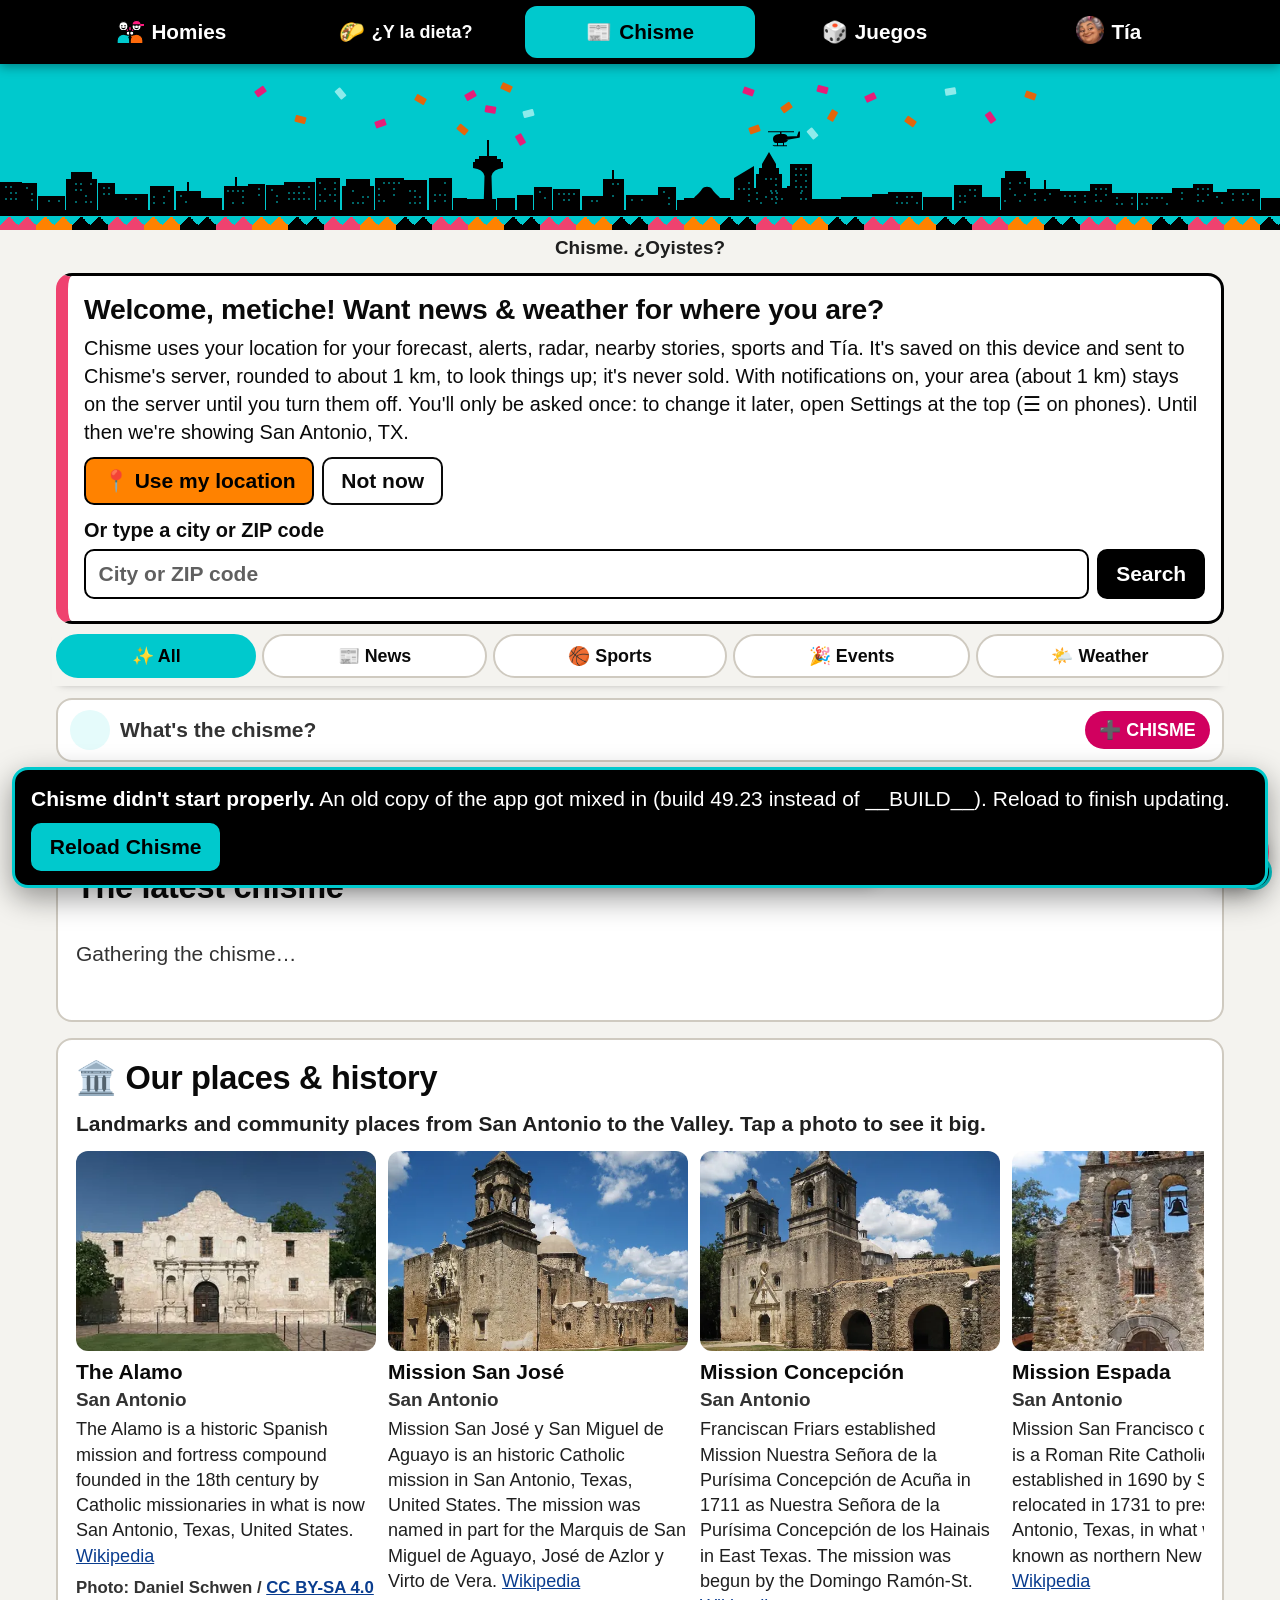
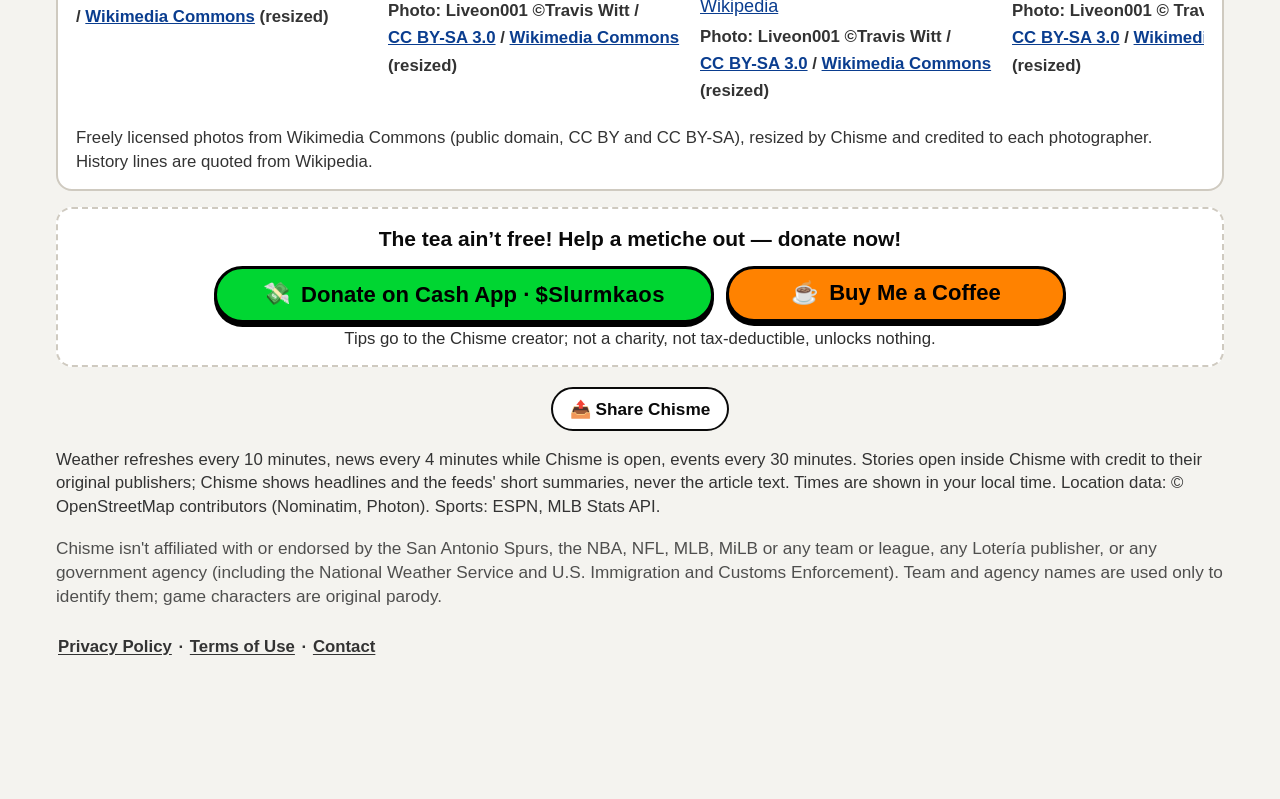
==== commit 99e99719: "Día de los Muertos matches Goonie's art: night #01063B, indigo #3E1160, marigold #FF6000, hot pink #" ====
--- a/static/index.html
+++ b/static/index.html
@@ -238,7 +238,7 @@
   <!-- v49.12: the Día de Muertos greeting (style.css shows it only in season, until ✕; app.js remembers ✕) -->
   <div id="muertos-banner" class="muertos-banner wrap muertos-only" role="note" aria-label="Día de Muertos greeting">
     <div class="mb-inner">
-      <img class="mb-skull" src="/static/season/sugar-skull.svg" alt="" width="54" height="59">
+      <img class="mb-skull mb-art" src="/static/season/coco-art.webp" alt="" width="58" height="58">
       <div class="mb-text"><p class="mb-t">Happy Día de Muertos, San Antonio!</p>
         <button type="button" id="mb-photos" class="mb-photos"><span aria-hidden="true">📸</span> See the photos</button></div>
       <span class="mb-candles" aria-hidden="true"><img src="/static/season/candle.svg" alt="" width="20" height="37"><img src="/static/season/candle.svg" alt="" width="16" height="30"></span>
--- a/static/style.css
+++ b/static/style.css
@@ -2109,3 +2109,35 @@
 /* v49.23 Our places & history gallery (reuses the Día de Muertos strip + viewer) */
 .pl-hist{margin:4px 0 0;font-size:.86rem;line-height:1.4;color:var(--ink2)}
 .pl-v-hist{font-weight:600}
+/* ================= v49.23 Día de Muertos, Coco-style (Goonie: "the background is too white"). In season, light mode gets a
+   night-sky page: midnight blue → deep purple → magenta glow, a papel picado band under the header, scattered marigold
+   petals (orange, never yellow); cards become a soft lilac with a magenta / turquoise / marigold edge. Dark mode keeps its
+   midnight purple and gets the same night sky. Text stays dark-on-lilac or white-on-night (WCAG AA). */
+/* v49.23 palette sampled from Goonie's Día de los Muertos art (static/season/coco-ref.png): night #01063B, indigo/purple #3E1160,
+   marigold #FF6000, hot pink #F70784, turquoise #19C3D9, candle #FCB901 (candle yellow: Día de Muertos screens only, flames/highlights) */
+html[data-season="muertos"]{--coco-night:#01063B;--coco-purple:#3E1160;--coco-plum:#5a1470;--coco-magenta:#F70784;--coco-marigold:#FF6000;--coco-turq:#19C3D9;--coco-candle:#FCB901;--coco-lilac:#f7eefe;--coco-lilac2:#efe0fb}
+html[data-season="muertos"] body{background-color:var(--coco-night);
+  background-image:url(/static/season/papel-picado.svg),radial-gradient(60vw 40vh at 100% 0%,rgba(247,7,132,.35),transparent 70%),
+    radial-gradient(70vw 50vh at 0% 100%,rgba(255,96,0,.22),transparent 70%),url(/static/season/coco-petals.svg),
+    linear-gradient(180deg,var(--coco-night) 0%,var(--coco-purple) 45%,var(--coco-plum) 100%);
+  background-repeat:repeat-x,no-repeat,no-repeat,repeat,no-repeat;background-size:214px 40px,auto,auto,260px 260px,100% 100%;
+  background-position:0 var(--tabs-h,66px),0 0,0 0,0 0,0 0;background-attachment:scroll,fixed,fixed,scroll,fixed}
+html[data-season="muertos"][data-theme="light"]{--card:var(--coco-lilac);--near:#fde8f4;--line:#cdb3e6;--link:#5b1a9e}
+html[data-season="muertos"][data-theme="light"] .card{background:var(--coco-lilac);border-color:#cdb3e6;border-top-color:var(--marigold)}
+html[data-season="muertos"] .card{box-shadow:0 4px 0 rgba(247,7,132,.55),0 8px 18px rgba(4,6,30,.45)}
+html[data-season="muertos"] .mix-hi,html[data-season="muertos"] .view > .hint,html[data-season="muertos"] .view > p.hint{color:#f3e8ff}
+html[data-season="muertos"] .mix-hi b{color:var(--coco-turq)}
+html[data-season="muertos"] .mq-chips{background:linear-gradient(180deg,var(--coco-night),rgba(11,20,56,.96));box-shadow:0 6px 10px -8px rgba(0,0,0,.6)}
+html[data-season="muertos"][data-theme="light"] .mq-chip:not([aria-current="true"]){background:var(--coco-lilac);color:#1a0b30;border-color:#cdb3e6}
+html[data-season="muertos"][data-theme="light"] .greet{background:linear-gradient(135deg,#ffd9ec,var(--coco-lilac) 65%);border-color:var(--marigold)}
+html[data-season="muertos"][data-theme="light"] .story{background:#fffaff}
+/* the Día de Muertos photo gallery card itself: night purple with papel picado along the top */
+html[data-season="muertos"] .mq-gallery#mq-gallery{background:linear-gradient(180deg,#3E1160,#01063B);color:#fff;border-color:#4b2a80;border-top-color:var(--marigold);
+  background-image:url(/static/season/papel-picado.svg),linear-gradient(180deg,#3E1160,#01063B);background-repeat:repeat-x,no-repeat;background-size:214px 40px,100% 100%;padding-top:46px}
+html[data-season="muertos"] #mq-gallery .mq-gal-sub,html[data-season="muertos"] #mq-gallery .mq-gal-note{color:#e6dcf7}
+html[data-season="muertos"] #mq-gallery .mq-gal-place,html[data-season="muertos"] #mq-gallery .art-credit{color:#d9c9f2}
+html[data-season="muertos"] #mq-gallery h2,html[data-season="muertos"] #mq-gallery .mq-gal-cap{color:#fff}
+html[data-season="muertos"] #mq-gallery a{color:#5fe0ec}
+html[data-season="muertos"] .mb-inner{border-color:var(--coco-marigold);box-shadow:0 0 14px rgba(255,96,0,.55);background:radial-gradient(80px 60px at 92% 80%,rgba(252,185,1,.35),transparent 70%),linear-gradient(135deg,#3E1160,#01063B 75%)}
+html[data-season="muertos"] .mb-art{flex:none;width:58px;height:58px;border-radius:14px;box-shadow:0 0 0 2px var(--coco-marigold)}
+html[data-season="muertos"] .mq-viewer{background:radial-gradient(70vw 50vh at 100% 0%,rgba(247,7,132,.3),transparent 70%),linear-gradient(180deg,#01063B,#3E1160)}
--- a/static/social.css
+++ b/static/social.css
@@ -31,7 +31,7 @@
 .sx-lbl { margin: 0 0 6px; font-size: .78rem; font-weight: 900; letter-spacing: .04em; text-transform: uppercase; color: var(--ink2); }
 .sx-compose { display: flex; align-items: center; gap: 10px; width: 100%; text-align: left; padding: 10px 12px; min-height: 64px; cursor: pointer; font-weight: 700; }
 .sx-compose .sx-q { flex: 1; color: var(--muted); font-weight: 800; }
-.sx-compose .sx-plus { flex: none; border-radius: 999px; background: var(--pink); color: #fff; padding: .35em .8em; font-weight: 900; font-size: .85rem; }
+.sx-compose .sx-plus { flex: none; border-radius: 999px; background: #d1005f; color: #fff;   /* v49.23: AA contrast (white on #FF1A7F was 3.7:1) */ padding: .35em .8em; font-weight: 900; font-size: .85rem; }
 .sx-compose .av { border: 3px solid var(--sx-acc); }
 .sx-face { width: 40px; height: 40px; border-radius: 50%; flex: none; display: inline-flex; align-items: center; justify-content: center; background: var(--near); font-size: 1.1rem; }
 #view-chisme.sx-on > :not(.mq-chips):not(.sx-top):not(#sx-view) { display: none !important; }
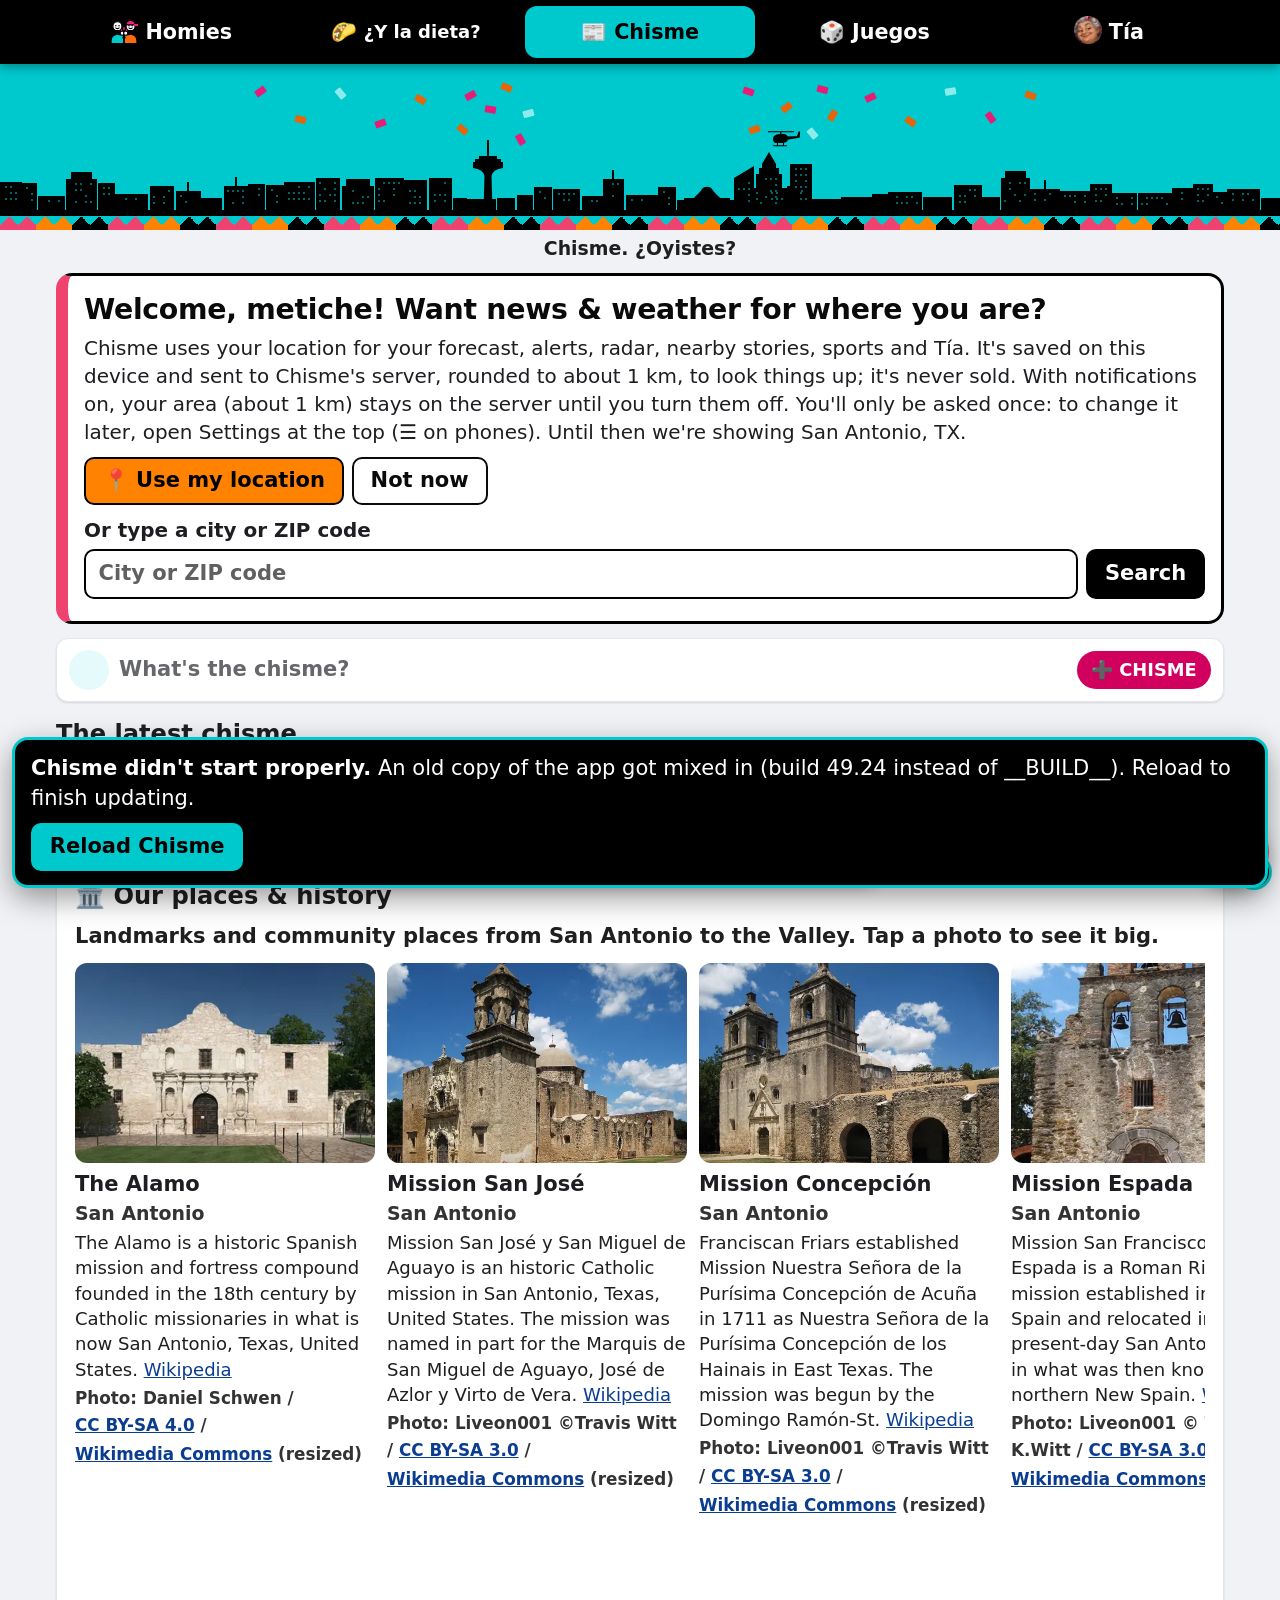
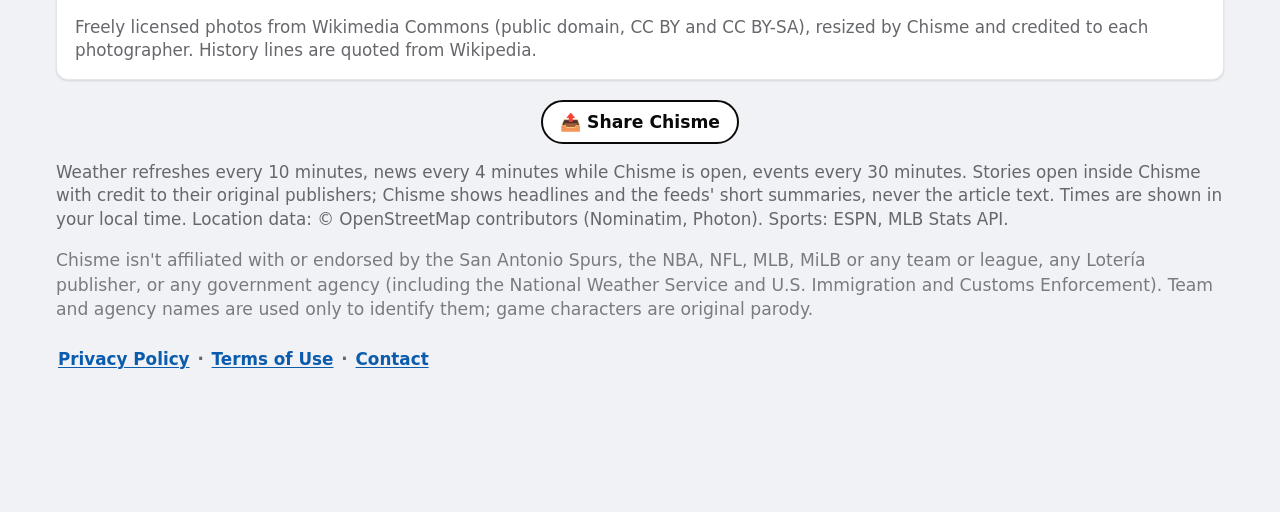
==== commit 5262ee67: "Simple-feed mockup: one clean Facebook-style feed (not for shipping) html.simple (static/simple.css)" ====
--- a/static/index.html
+++ b/static/index.html
@@ -4,21 +4,21 @@
   <meta charset="utf-8">
   <meta name="viewport" content="width=device-width, initial-scale=1, viewport-fit=cover">
   <title>Chisme. ¿Oyistes?</title>
-  <meta name="description" content="Chisme. ¿Oyistes? Local news, NWS weather, alerts, live rain radar, sports and events for wherever you are.">
+  <meta name="description" content="Chisme. ¿Oyistes? News, weather, sports, events, food and games for Hispanic families everywhere, rooted in Texas.">
   <meta name="chisme-base" content="__PUBLIC_BASE__">   <!-- v49.13: the server fills in PUBLIC_BASE_URL (or this request's address); share links + Open Graph use it -->
   <!--og:start--><meta property="og:type" content="website">
   <meta property="og:site_name" content="Chisme">
   <meta property="og:title" content="Chisme. ¿Oyistes?">
-  <meta property="og:description" content="San Antonio news, sports, weather, games and chisme, all in one free app. No app store needed.">
+  <meta property="og:description" content="News, sports, weather, games and chisme for Hispanic families everywhere, rooted in Texas. Free. No app store needed.">
   <meta property="og:url" content="__PUBLIC_BASE__/">
   <meta property="og:image" content="__PUBLIC_BASE__/static/site/og-banner.png">   <!-- the 1200×630 link-preview banner (Facebook, iMessage, X) -->
   <meta property="og:image:width" content="1200">
   <meta property="og:image:height" content="630">
-  <meta property="og:image:alt" content="The Chisme logo and its pitch (San Antonio news, sports, games and chisme, all in one free app), a Día de los Muertos ofrenda with a framed sugar skull, candles, fruit and pan dulce, two phones showing Chisme, and the San Antonio skyline">
+  <meta property="og:image:alt" content="The Chisme logo and its pitch (news, sports, games and chisme for Hispanic families, rooted in Texas), a Día de los Muertos ofrenda with a framed sugar skull, candles, fruit and pan dulce, two phones showing Chisme, and the San Antonio skyline">
   <meta name="twitter:card" content="summary_large_image">
   <meta name="twitter:title" content="Chisme. ¿Oyistes?">
-  <meta name="twitter:description" content="San Antonio news, sports, weather, games and chisme, all in one free app. No app store needed.">
-  <meta name="twitter:image:alt" content="The Chisme logo and its pitch (San Antonio news, sports, games and chisme, all in one free app), a Día de los Muertos ofrenda with a framed sugar skull, candles, fruit and pan dulce, two phones showing Chisme, and the San Antonio skyline">
+  <meta name="twitter:description" content="News, sports, weather, games and chisme for Hispanic families everywhere, rooted in Texas. Free. No app store needed.">
+  <meta name="twitter:image:alt" content="The Chisme logo and its pitch (news, sports, games and chisme for Hispanic families, rooted in Texas), a Día de los Muertos ofrenda with a framed sugar skull, candles, fruit and pan dulce, two phones showing Chisme, and the San Antonio skyline">
   <meta name="twitter:image" content="__PUBLIC_BASE__/static/site/og-banner.png"><!--og:end-->
   <meta name="theme-color" content="#00C9CD">
   <meta name="application-name" content="Chisme">
@@ -39,11 +39,13 @@
   <link rel="stylesheet" href="/static/vendor/leaflet/leaflet.css">
   <link rel="stylesheet" href="/static/style.css?v=__BUILD__">
   <link rel="stylesheet" href="/static/ownerposts.css?v=__BUILD__">
-  <link rel="stylesheet" href="/static/social.css?v=__BUILD__">   <!-- Chisme social: user Chismes, profiles, Homies (social.js; scoped under .sx) -->   <!-- the owner's own posts ("From Chisme") -->
+  <link rel="stylesheet" href="/static/social.css?v=__BUILD__">
+  <link rel="stylesheet" href="/static/simple.css?v=__BUILD__">   <!-- simple-feed mockup: one clean Facebook-style feed (html.simple) -->   <!-- Chisme social: user Chismes, profiles, Homies (social.js; scoped under .sx) -->   <!-- the owner's own posts ("From Chisme") -->
   <script>
     /* The server fills in the build; app.js and style.css are requested with ?v=<build>, so an
        older service worker's cached copies can never be mixed with this page. */
     window.CHISME_BUILD = "__BUILD__";
+    document.documentElement.classList.add("simple");   /* simple-feed mockup (branch chisme-simple-feed) */
     /* Settings that must apply before the first paint (no light flash in dark mode) */
     (function () {
       var d = document.documentElement, pref = "system", fs = 0, rm = "";
@@ -103,6 +105,7 @@
         else if (V.indexOf(q.get("tab")) >= 0) t = q.get("tab");
         else if (V.indexOf(fixed) >= 0) t = fixed;
         else if (!localStorage.getItem("chisme-location-setup")) t = "chisme";
+        else if (d.classList.contains("simple")) t = "chisme";   // simple feed: always opens on the feed
         else {   // only the 3 section tabs on show (v49.16): Chisme (opens on All; News, Sports, Events and Weather are inside it), food, Juegos
           var vis = ["chisme", "antojos", "juegos"];
           var last = localStorage.getItem("chisme-launch-last"); if (last === "news" || last === "sports" || last === "events" || last === "weather") last = "chisme";
@@ -249,7 +252,7 @@
 
   <section id="loc-panel" class="loc-panel wrap" hidden aria-labelledby="loc-title">
     <div class="loc-inner">
-      <h2 id="loc-title">Welcome, metiche! Want news &amp; weather for where you are?</h2>
+      <h2 id="loc-title">Welcome, metiche! News &amp; weather for wherever you are — for Hispanic families everywhere, rooted in Texas.</h2>
       <p id="loc-msg">Chisme uses your location for your forecast, alerts, radar, nearby stories, sports and Tía. It's saved on this device and sent to Chisme's server, rounded to about 1 km, to look things up; it's never sold. With notifications on, your area (about 1 km) stays on the server until you turn them off. You'll only be asked once: to change it later, tap the Chisme bubble at the top for Settings.</p>
       <div class="loc-actions">
         <button type="button" id="loc-gps" class="install">📍 Use my location</button>
@@ -543,7 +546,16 @@
         <nav class="mq-chips" aria-label="Chisme: show"><button type="button" class="mq-chip" data-go="chisme"><span aria-hidden="true">✨</span> All</button><button type="button" class="mq-chip" data-go="news"><span aria-hidden="true">📰</span> News</button><button type="button" class="mq-chip" data-go="sports"><span aria-hidden="true">🏀</span> Sports</button><button type="button" class="mq-chip" data-go="events" aria-current="true"><span aria-hidden="true">🎉</span> Events</button><button type="button" class="mq-chip" data-go="weather"><span aria-hidden="true">🌤️</span> Weather</button></nav>
         <section id="events" class="card">
           <div class="sec-head"><h2 id="events-title">What's happening</h2><span class="stamp" id="events-updated"></span></div>
-          <p class="blurb" id="events-intro">Here's what's going on around town.</p>
+          <p class="blurb" id="events-intro">Here's what's going on across Texas, soonest first.</p>
+          <!-- v49.23 city filter: Near me + the Texas cities Chisme follows (official visitor-bureau feeds; link-outs where there's no feed) -->
+          <div class="ev-city-row"><label for="ev-city" class="ev-city-l">📍 City</label>
+            <select id="ev-city">
+              <option value="all">All cities</option><option value="">Near me</option><option value="san-antonio">San Antonio</option><option value="austin">Austin</option>
+              <option value="corpus-christi">Corpus Christi</option><option value="rockport">Rockport</option><option value="port-aransas">Port Aransas</option>
+              <option value="south-padre-island">South Padre Island</option><option value="starbase">🚀 Starbase (SpaceX)</option>
+            </select></div>
+          <div id="ev-launches" class="ev-launches" hidden></div>
+          <p id="ev-links" class="hint ev-links" hidden></p>
           <!-- Category filter chips (scroll sideways on small screens; swiping here never switches views) -->
           <div id="ev-chips" class="chips" role="group" aria-label="Show event category">
             <button type="button" class="chip" data-cat="all" aria-pressed="true">All <span class="n" id="n-all"></span></button>
--- a/static/style.css
+++ b/static/style.css
@@ -1199,7 +1199,7 @@
 .juan-hs-list{list-style:none;margin:0;padding:0;display:flex;flex-direction:column;gap:5px}
 .juan-hs-row{display:flex;align-items:center;gap:.55em;min-height:44px;padding:.25em .6em .25em .3em;border:2px solid #e3e6ea;border-radius:12px;font-size:1.12rem;font-weight:900;line-height:1.1}
 .juan-hs-row .rk{flex:none;width:1.9em;height:1.9em;display:grid;place-items:center;border-radius:50%;border:2px solid #000;background:#fff;font-size:.95rem;font-variant-numeric:tabular-nums}
-.juan-hs-row .rk1{background:var(--turq)} .juan-hs-row .rk2{background:var(--pink);color:#fff} .juan-hs-row .rk3{background:var(--orange)}
+.juan-hs-row .rk1{background:var(--turq)} .juan-hs-row .rk2{background:var(--pink);color:#000} .juan-hs-row .rk3{background:var(--orange)}
 .juan-hs-row .nm{flex:1 1 auto;min-width:0;overflow:hidden;text-overflow:ellipsis;white-space:nowrap}
 .juan-hs-row .nm small{font-size:.7em;font-weight:800;opacity:.75}
 .juan-hs-row .sc{flex:none;font-variant-numeric:tabular-nums;font-size:1.05em}
@@ -1210,7 +1210,7 @@
 [data-theme="dark"] .juan-hs{background:#12161a;color:#fff;border-color:var(--turq);box-shadow:0 4px 0 #007f82}
 [data-theme="dark"] .juan-hs-row{border-color:#2c3a3e}
 [data-theme="dark"] .juan-hs-row .rk{border-color:#fff;background:#12161a;color:#fff}
-[data-theme="dark"] .juan-hs-row .rk1{background:var(--turq);color:#000;border-color:#000} [data-theme="dark"] .juan-hs-row .rk2{background:var(--pink);color:#fff;border-color:#000} [data-theme="dark"] .juan-hs-row .rk3{background:var(--orange);color:#000;border-color:#000}
+[data-theme="dark"] .juan-hs-row .rk1{background:var(--turq);color:#000;border-color:#000} [data-theme="dark"] .juan-hs-row .rk2{background:var(--pink);color:#000;border-color:#000} [data-theme="dark"] .juan-hs-row .rk3{background:var(--orange);color:#000;border-color:#000}
 [data-theme="dark"] .juan-hs-row.me{background:#0d4446;border-color:var(--pink)}
 @keyframes hs-glow-d{50%{background:#136466}}
 [data-theme="dark"] .juan-hs-row.me{animation-name:hs-glow-d}
@@ -2141,3 +2141,25 @@
 html[data-season="muertos"] .mb-inner{border-color:var(--coco-marigold);box-shadow:0 0 14px rgba(255,96,0,.55);background:radial-gradient(80px 60px at 92% 80%,rgba(252,185,1,.35),transparent 70%),linear-gradient(135deg,#3E1160,#01063B 75%)}
 html[data-season="muertos"] .mb-art{flex:none;width:58px;height:58px;border-radius:14px;box-shadow:0 0 0 2px var(--coco-marigold)}
 html[data-season="muertos"] .mq-viewer{background:radial-gradient(70vw 50vh at 100% 0%,rgba(247,7,132,.3),transparent 70%),linear-gradient(180deg,#01063B,#3E1160)}
+
+/* v49.23 events city filter + Starship launch cards */
+.ev-city-row{display:flex;align-items:center;gap:8px;margin:0 0 10px}
+.ev-city-l{font-weight:800}
+#ev-city{flex:1;min-width:0;min-height:44px;padding:0 10px;border-radius:12px;border:2px solid var(--line);background:var(--card);color:var(--ink);font:inherit;font-weight:700}
+.ev-launches{margin:0 0 12px;display:flex;flex-direction:column;gap:10px}
+.ev-l-h{margin:4px 0 0}
+.ev-launch{border:2px solid var(--line);border-radius:14px;overflow:hidden}
+.ev-l-fig{margin:0}.ev-l-fig img{display:block;width:100%;height:auto;max-height:220px;object-fit:cover}
+.ev-l-fig figcaption{padding:4px 12px 0;font-size:.78rem}
+.ev-links{margin:0 0 10px}
+.ev-l-when{margin:2px 0;font-weight:900;color:var(--ink)}.ev-launch .ev-t{margin:0}
+/* v49.23: text that sits right on the Día de Muertos night sky (the page footer, the weather disclaimer) reads white-on-night */
+html[data-season="muertos"] .foot > p,html[data-season="muertos"] .foot > p > span,html[data-season="muertos"] .wx-disclaimer{color:#f3e8ff}
+html[data-season="muertos"] .foot a,html[data-season="muertos"] .wx-disclaimer a{color:#5fe0ec}
+html[data-season="muertos"] .wx-disclaimer .wx-x{background:#01063B;color:#fff;border-color:rgba(255,255,255,.7)}
+/* v49.23: Muertos light theme puts the From Chisme card on the light lilac card background, so its words go dark purple
+   (#3E1160 on #f7eefe ≈ 12:1, WCAG AA+). Dark theme keeps the night-purple card with white text. */
+html[data-season="muertos"][data-theme="light"] .from-chisme{color:#3E1160}
+html[data-season="muertos"][data-theme="light"] .from-chisme .fc-t,html[data-season="muertos"][data-theme="light"] .from-chisme .fc-p,
+html[data-season="muertos"][data-theme="light"] .from-chisme .fc-jefa-t{color:#3E1160}
+html[data-season="muertos"][data-theme="light"] .from-chisme .bubble-edge{fill:#f7eefe}
--- a/static/social.css
+++ b/static/social.css
@@ -344,3 +344,8 @@
 .sx-nudge .nudge-btns { display: grid; gap: 10px; }
 .sx-nudge .btn { min-height: 48px; display: flex; align-items: center; justify-content: center; font-size: 1.05rem; }
 .sx.sheet.is-nudge h2 { color: var(--pk, #FF1A7F); }
+/* v49.23 (audit): readable on the Día de Muertos night sky + the hot-pink buttons. "‹ Back to the chisme" was dark teal on
+   navy (1.1:1): light turquoise #5fe0ec on #01063B is ≈11:1. Pink buttons (Sign in, Join Chisme) carried the light lilac
+   card colour (3.3:1): black bold on #FF1A7F is ≈5.8:1. */
+html[data-season="muertos"] .sx-back { color: #5fe0ec; }
+.btn.pink, .sx .btn.pink, html[data-season="muertos"] .btn.pink { color: #000; font-weight: 900; }
--- a/static/simple.css
+++ b/static/simple.css
@@ -0,0 +1,62 @@
+/* Simple-feed mockup (branch chisme-simple-feed, html.simple): one clean scrolling feed like Facebook.
+   Navigation = the bottom tabs + ☰ (News, Sports, Events, Weather, ChismeTV, Photos live there). No filter pills over
+   the feed, no extra banners; white cards with dark readable text everywhere; Día de Muertos only colours the header. */
+html.simple{--sf-bg:#f0f2f5;--sf-card:#fff;--sf-ink:#1c1e21;--sf-muted:#65676b;--sf-line:#e4e6eb;--sf-link:#0b5cad;--sf-r:12px}
+html.simple[data-theme="dark"]{--sf-bg:#18191a;--sf-card:#242526;--sf-ink:#e4e6eb;--sf-muted:#b0b3b8;--sf-line:#3a3b3c;--sf-link:#7ab8ff}
+html.simple body,html.simple[data-season="muertos"] body{background:var(--sf-bg)!important;background-image:none!important;color:var(--sf-ink);
+  font-family:system-ui,-apple-system,"Segoe UI",Roboto,Helvetica,Arial,sans-serif}
+html.simple main, html.simple .view{background:transparent!important}
+/* clutter off: the pill rows, the feed intro, the greeting banner, the swipe hint, the stand-alone donate cards */
+html.simple .mq-chips,html.simple #mix-hi,html.simple #muertos-banner,html.simple .greet,html.simple .swipe-hint,
+html.simple #donate-chisme,html.simple #donate-mid,html.simple .donate-every,html.simple aside.donate,html.simple .mq-picado{display:none!important}
+/* one card style */
+html.simple .card,html.simple[data-season="muertos"] .card,html.simple[data-season="muertos"][data-theme="light"] .card,
+html.simple .story,html.simple[data-season="muertos"][data-theme="light"] .story,html.simple .mix-item,html.simple article.ev,html.simple article.sn{
+  background:var(--sf-card)!important;color:var(--sf-ink)!important;border:1px solid var(--sf-line)!important;border-radius:var(--sf-r)!important;
+  box-shadow:0 1px 2px rgba(0,0,0,.12)!important;background-image:none!important}
+html.simple #mix.card{background:transparent!important;border:0!important;box-shadow:none!important;padding:0}
+html.simple #mix-list{display:flex;flex-direction:column;gap:10px}
+html.simple .mix-item{padding:12px 14px;margin:0}
+html.simple .card h2,html.simple .card h3,html.simple .card h4,html.simple .mix-item h3,html.simple .mix-item h3 a,html.simple .story h3 a{color:var(--sf-ink)!important;font-family:inherit;letter-spacing:0}
+html.simple .card h2{font-size:1.15rem;font-weight:800}
+html.simple .mix-item h3,html.simple .story h3{font-size:1.02rem;font-weight:700;line-height:1.3}
+html.simple .meta,html.simple .stamp,html.simple .small,html.simple .hint,html.simple .ev-src,html.simple .sum,html.simple .blurb{color:var(--sf-muted)!important;font-weight:500}
+html.simple h3 a,html.simple h4 a{color:var(--sf-ink)!important}
+html.simple .mix-tag{background:var(--sf-bg)!important;color:var(--sf-muted)!important;border:0!important;font-weight:700}
+html.simple .sec-head h2::after{display:none!important}
+html.simple #mq-gallery,html.simple #pl-gallery{color:var(--sf-ink)!important;margin-top:18px}
+html.simple #mq-gallery .mq-gal-sub,html.simple #mq-gallery .hint{color:var(--sf-muted)!important}
+/* the compose box: a plain Facebook "What's on your mind" row */
+html.simple .sx-compose{background:var(--sf-card)!important;border:1px solid var(--sf-line)!important;border-radius:var(--sf-r)!important;box-shadow:0 1px 2px rgba(0,0,0,.12)!important;color:var(--sf-muted)}
+html.simple .sx-compose .sx-q{color:var(--sf-muted)}
+/* From Chisme card (once, low): same clean card */
+html.simple .from-chisme,html.simple[data-season="muertos"] .from-chisme{aspect-ratio:auto;max-width:none;margin:10px 0;color:var(--sf-ink)!important}
+html.simple .from-chisme::before{display:none}
+html.simple .from-chisme .fc-t,html.simple .from-chisme .fc-p,html.simple .from-chisme .fc-jefa-t{color:var(--sf-ink)!important}
+html.simple .from-chisme .fc-label{background:var(--sf-bg)!important;color:var(--sf-muted)!important}
+html.simple .from-chisme .fc-bmc,html.simple .from-chisme .fc-share{border:1px solid var(--sf-line);box-shadow:none;border-radius:8px;min-height:44px}
+html.simple .from-chisme .fc-share{background:var(--sf-bg);color:var(--sf-ink)}
+html.simple .from-chisme .bubble-edge{fill:var(--sf-card)!important}
+/* the ChismeTV row: Facebook Reels style, vertical 9:16 thumbnails scrolling sideways */
+.tv-row{display:none}
+html.simple .tv-row{display:block;background:var(--sf-card);border:1px solid var(--sf-line);border-radius:var(--sf-r);box-shadow:0 1px 2px rgba(0,0,0,.12);padding:12px 0 14px}
+html.simple .tv-row[hidden]{display:none}
+.tv-row-h{display:flex;align-items:center;justify-content:space-between;padding:0 14px 10px}
+.tv-row-t{margin:0;font-size:1.02rem;font-weight:800;color:var(--sf-ink)}
+.tv-row-all{background:none;border:0;color:var(--sf-link);font-weight:700;font-size:.92rem;min-height:44px;padding:0 4px;cursor:pointer}
+.tv-strip{display:flex;gap:8px;overflow-x:auto;scroll-snap-type:x mandatory;padding:0 14px;scrollbar-width:none;overscroll-behavior-x:contain}
+.tv-strip::-webkit-scrollbar{display:none}
+.tv-clip{position:relative;flex:none;width:112px;aspect-ratio:9/16;border:0;padding:0;border-radius:10px;overflow:hidden;scroll-snap-align:start;
+  background:linear-gradient(180deg,#3E1160,#01063B);cursor:pointer}
+.tv-clip img{position:absolute;inset:0;width:100%;height:100%;object-fit:cover}
+.tv-clip::after{content:"";position:absolute;inset:0;background:linear-gradient(180deg,transparent 55%,rgba(0,0,0,.75))}
+.tv-play{position:absolute;top:8px;left:8px;z-index:1;width:26px;height:26px;border-radius:50%;background:rgba(0,0,0,.55);color:#fff;font-size:.7rem;display:flex;align-items:center;justify-content:center}
+.tv-by{position:absolute;left:8px;right:8px;bottom:8px;z-index:1;color:#fff;font-size:.78rem;font-weight:800;line-height:1.2;text-align:left;text-shadow:0 1px 2px #000}
+/* Muertos accents stay on the header (top bar + bottom tabs) only */
+html.simple[data-season="muertos"] .card{border-top:1px solid var(--sf-line)!important}
+/* the page footer sits on the plain grey page now (not the night sky) */
+html.simple .foot > p,html.simple .foot > p > span,html.simple .wx-disclaimer,html.simple .view > .hint,html.simple .view > p.hint{color:var(--sf-muted)!important}
+html.simple .foot a,html.simple .wx-disclaimer a{color:var(--sf-link)!important}
+/* a post inside a feed row is one card, not a card in a card */
+html.simple .mix-item .story,html.simple .mix-item article,html.simple[data-season][data-theme] .mix-item .story,html.simple[data-season][data-theme] .mix-item article,html.simple[data-theme] .mix-item .story,html.simple[data-theme] .mix-item article{
+  border:0!important;box-shadow:none!important;padding:0!important;margin:0!important;background:transparent!important}
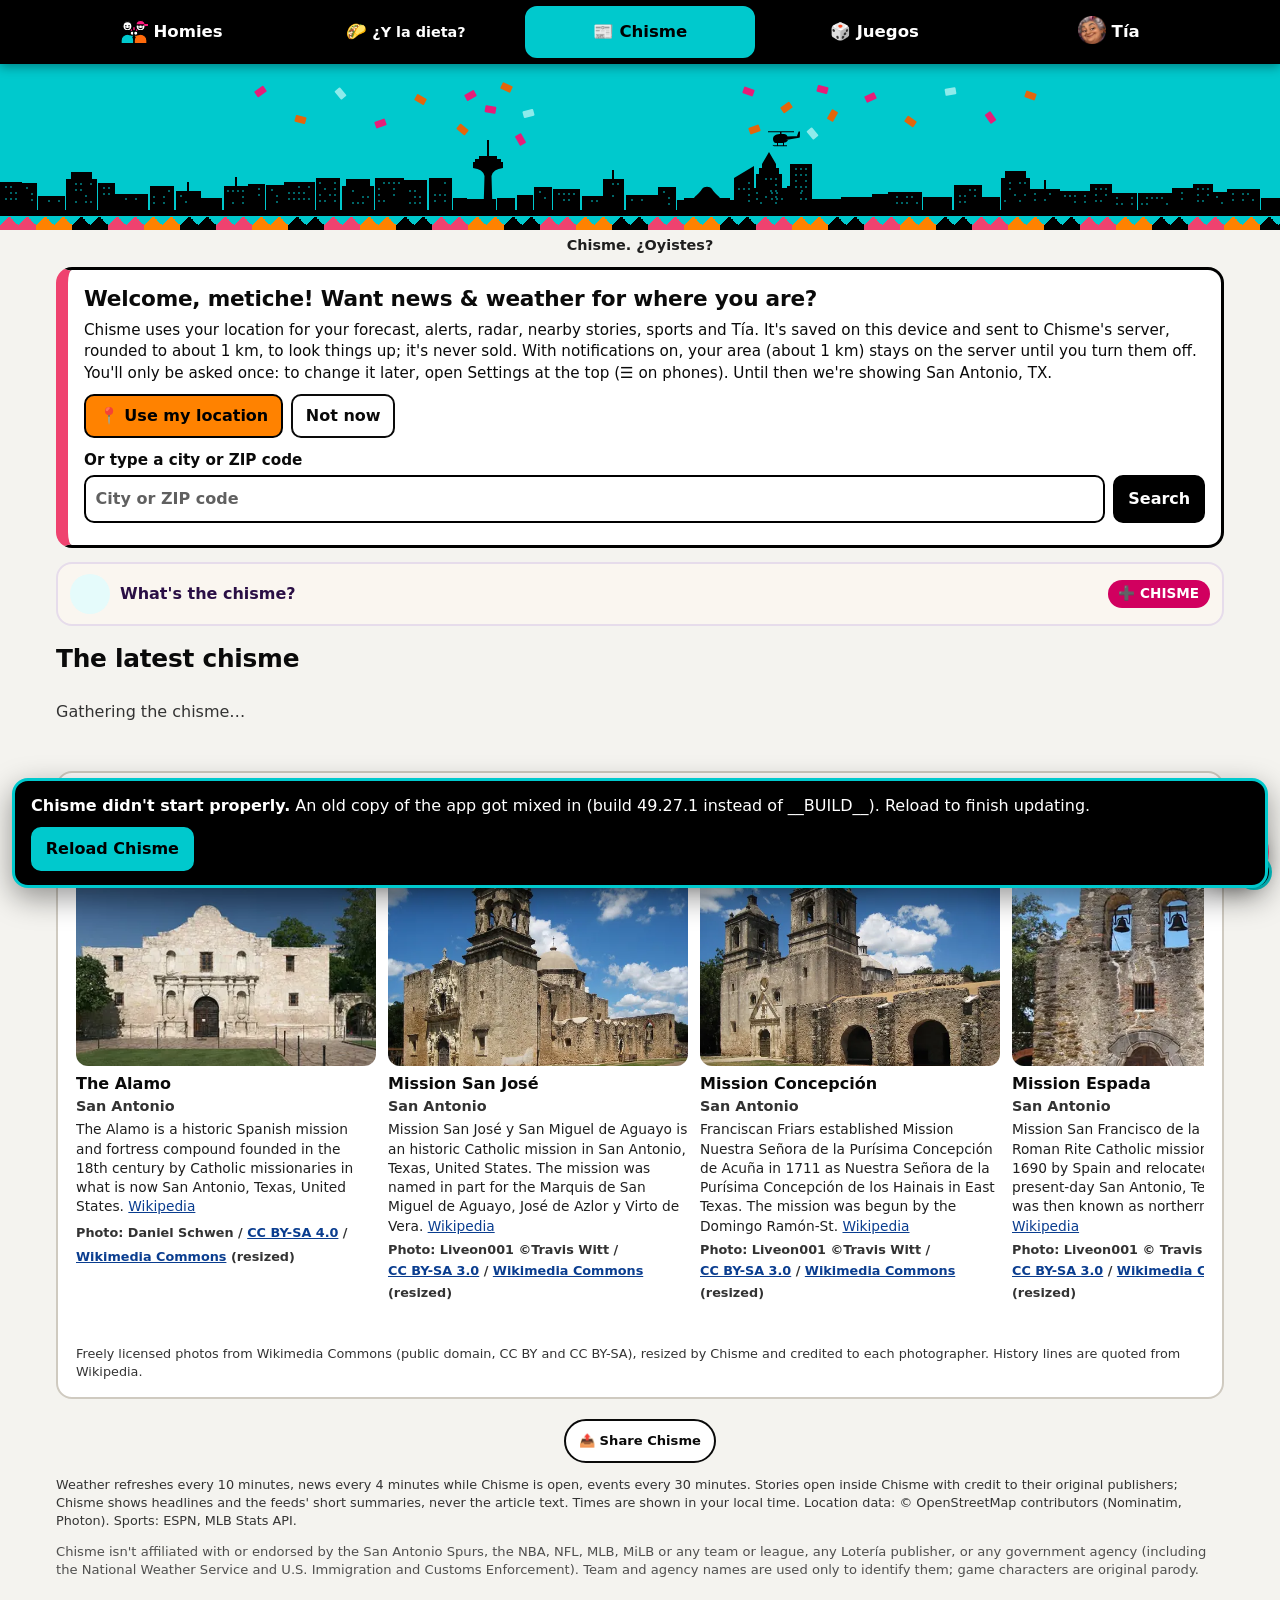
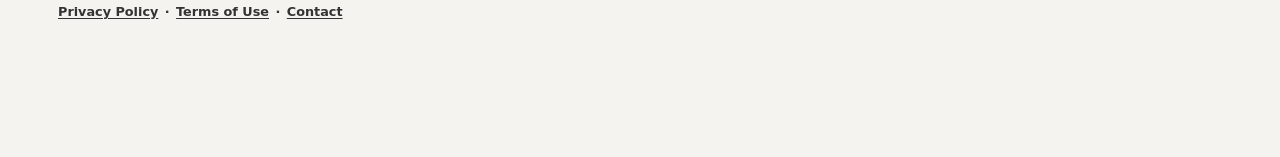
==== commit af0f0fcd: "v49.27.1 WIP: phone type scale (16px base, Dynamic Type, CSS tokens), wrapping fixes, typography tes" ====
--- a/static/index.html
+++ b/static/index.html
@@ -52,7 +52,13 @@
       try { pref = localStorage.getItem("chisme-theme") || "system"; fs = +localStorage.getItem("chisme-font-px"); rm = localStorage.getItem("chisme-reduce-motion"); } catch (e) {}
       var dark = pref === "dark" || (pref === "system" && window.matchMedia && matchMedia("(prefers-color-scheme: dark)").matches);
       d.dataset.theme = dark ? "dark" : "light";
-      if (fs) d.style.setProperty("--fs", fs + "px");
+      try {
+        if (localStorage.getItem("chisme-font-version") !== "2") {
+          if (fs) { fs = Math.min(26, Math.max(14, Math.round(fs * 16 / 19))); localStorage.setItem("chisme-font-px", fs); }
+          localStorage.setItem("chisme-font-version", "2");
+        }
+      } catch (e) {}
+      if (fs) { if (innerWidth < 1024) d.style.fontSize = fs + "px"; d.style.setProperty("--fs", Math.round(fs * 19 / 16) + "px"); d.style.setProperty("--t-scale", "1"); d.classList.toggle("text-large", fs >= 20); }
       if (rm === "1") d.classList.add("reduce-motion");
     })();
     /* v49.12: the Día de los Muertos season theme. On from 2026-10-03 00:00 to 2026-11-03 23:59:59 Chicago time, then
--- a/static/style.css
+++ b/static/style.css
@@ -2,10 +2,18 @@
   --ink:#0a0a0a; --ink2:#1f1f1f; --muted:#333; --bg:#f4f3ef; --card:#fff; --line:#cfcac0;
   --brand:#000000; --pink:#EF426F; --turq:#00C9CD; --orange:#FF8200; --accent:#b3261e; --link:#0a3d8f; --near:#e5fbfb; --near-line:#00C9CD; --focus:#EF426F;
   --fs:21px;
+  --font-ui:-apple-system,BlinkMacSystemFont,'SF Pro Text','SF Pro Display',system-ui,'Segoe UI',Roboto,sans-serif;
+  --t-scale:1;
+  --t-xs:max(12px,calc(.8125rem * var(--t-scale)));
+  --t-sm:calc(.9375rem * var(--t-scale));
+  --t-md:calc(1rem * var(--t-scale));
+  --t-lg:calc(1.25rem * var(--t-scale));
+  --t-xl:calc(1.5rem * var(--t-scale));
+  --lh-body:1.4;
 }
 *{box-sizing:border-box}
-html{font-size:var(--fs);-webkit-text-size-adjust:100%}
-body{margin:0;background:var(--bg);color:var(--ink);font-family:-apple-system,BlinkMacSystemFont,"Segoe UI",Roboto,Helvetica,Arial,sans-serif;line-height:1.4;font-weight:500}
+html{font-size:100%;-webkit-text-size-adjust:100%}
+body{margin:0;background:var(--bg);color:var(--ink);font-family:var(--font-ui);line-height:1.4;font-weight:500}
 /* v49.23: smoother Facebook-like system UI font everywhere (form controls too); logo + title art keep their own fonts */
 button,input,select,textarea{font-family:inherit}
 a{color:var(--link)}
@@ -261,7 +269,7 @@
 .ev-venue .txt a{font-weight:900}
 .minimap{flex:0 0 auto;width:112px;height:84px;border-radius:10px;border:2px solid var(--line);overflow:hidden;position:relative;background:#dfe7ee;display:block}
 .minimap img{position:absolute;width:256px;height:256px;max-width:none}
-.minimap .mm-credit{position:absolute;right:0;bottom:0;padding:0 3px;background:rgba(255,255,255,.85);color:#000;font:600 9px/1.3 -apple-system,BlinkMacSystemFont,"Segoe UI",Roboto,Helvetica,Arial,sans-serif;border-top-left-radius:4px;white-space:nowrap}   /* v49.12 */
+.minimap .mm-credit{position:absolute;right:0;bottom:0;padding:0 3px;background:rgba(255,255,255,.85);color:#000;font:600 9px/1.3 var(--font-ui);border-top-left-radius:4px;white-space:nowrap}   /* v49.12 */
 .minimap .pin{position:absolute;width:16px;height:16px;margin:-8px 0 0 -8px;border-radius:50%;background:var(--pink);border:3px solid #000}
 .price{display:inline-block;font-weight:900;font-size:.85rem;border:2px solid #000;border-radius:8px;padding:.05em .5em}
 .price.free{background:#1e7a34;color:#fff;border-color:#1e7a34}
@@ -1005,7 +1013,7 @@
 /* v49.3: her name in the logo's spirit: a chunky hand-lettered display face (Chewy, subset to these letters, Apache 2.0),
    big white with a black outline like the Chisme wordmark; no pill behind it, no subtitle (the "AI" note is in the footer) */
 @font-face{font-family:"Chisme Display";src:url("/static/fonts/chewy-tia.woff2") format("woff2");font-weight:400;font-style:normal;font-display:swap}
-.tia-name{position:absolute;right:12px;bottom:6px;left:12px;z-index:1;margin:0;text-align:right;font-family:"Chisme Display","Arial Rounded MT Bold",-apple-system,BlinkMacSystemFont,"Segoe UI",Roboto,Helvetica,Arial,sans-serif;
+.tia-name{position:absolute;right:12px;bottom:6px;left:12px;z-index:1;margin:0;text-align:right;font-family:"Chisme Display","Arial Rounded MT Bold",var(--font-ui);
   font-weight:400;font-size:2.35rem;line-height:1;letter-spacing:.5px;color:#fff;-webkit-text-stroke:7px #000;paint-order:stroke fill;
   text-shadow:0 3px 0 #000;background:none;padding:0;pointer-events:none}
 @media (max-width:360px){.tia-name{font-size:2rem;-webkit-text-stroke-width:6px}}
@@ -1070,20 +1078,20 @@
 .lot-btn[aria-pressed="true"].lot-main,.lot-main{background:var(--turq);border-color:#000;color:#000}
 .lot-app{--lc-cream:#f7e8df;--lc-ink:#1d1612;--lc-teal:#0f6d73;position:relative;background:var(--lc-cream);color:var(--lc-ink);border:2px solid var(--lc-ink);border-radius:16px;overflow:hidden}
 .lot-head{display:flex;align-items:center;justify-content:space-between;gap:8px;background:var(--lc-teal);padding:6px 8px}
-.lot-pick{display:inline-flex;align-items:center;gap:.3em;min-height:44px;min-width:0;max-width:100%;padding:0 .4em;border:0;background:none;color:#fff;font:inherit;font-size:1.05rem;font-weight:900;
+.lot-pick{display:inline-flex;align-items:center;gap:.3em;min-height:44px;min-width:0;max-width:100%;padding:0 .4em;border:0;background:none;color:#fff;font:inherit;font-size:calc(1.05 * var(--game-rem, 1rem));font-weight:900;
   text-decoration:underline;text-underline-offset:4px;text-decoration-thickness:2px;cursor:pointer;white-space:nowrap}
 .lot-pick #lot-pick-t{overflow:hidden;text-overflow:ellipsis}
 .lot-caret::before{content:"";display:inline-block;width:.5em;height:.5em;border:solid #fff;border-width:0 3px 3px 0;transform:translateY(-.15em) rotate(45deg);margin-left:.2em}
 .lot-pick:focus-visible{outline:4px solid var(--pink);outline-offset:1px;border-radius:8px}
-.lot-marked{flex:none;min-width:4.4em;text-align:center;background:var(--orange);color:var(--lc-ink,#1d1612);border:3px solid #1d1612;border-radius:999px;padding:.12em .7em;font-weight:900;font-size:1.05rem;line-height:1.35;font-variant-numeric:tabular-nums}
+.lot-marked{flex:none;min-width:4.4em;text-align:center;background:var(--orange);color:var(--lc-ink,#1d1612);border:3px solid #1d1612;border-radius:999px;padding:.12em .7em;font-weight:900;font-size:calc(1.05 * var(--game-rem, 1rem));line-height:1.35;font-variant-numeric:tabular-nums}
 .lot-now{display:flex;align-items:center;gap:8px;padding:6px 8px;border-bottom:2px solid rgba(29,22,18,.18)}
 .lot-card{flex:none}
 .lot-card:empty{display:block;width:52px;aspect-ratio:2/3;border:2px dashed rgba(29,22,18,.35);border-radius:6px}
 .lot-say{flex:1;min-width:0}
-.lot-line{margin:0;font-weight:800;line-height:1.22;font-size:.92rem;display:-webkit-box;-webkit-box-orient:vertical;-webkit-line-clamp:3;overflow:hidden}
-.lot-count{margin:.2em 0 0;font-size:.74rem;font-weight:800;opacity:.75}
+.lot-line{margin:0;font-weight:800;line-height:1.22;font-size:calc(.92 * var(--game-rem, 1rem));display:-webkit-box;-webkit-box-orient:vertical;-webkit-line-clamp:3;overflow:hidden}
+.lot-count{margin:.2em 0 0;font-size:calc(.74 * var(--game-rem, 1rem));font-weight:800;opacity:.75}
 .lot-now-btns{flex:none;display:flex;flex-direction:column;gap:5px;width:auto;min-width:92px}
-.lot-now-btns .lot-btn,.lot-now-btns .lot-claim{width:100%;min-height:44px;margin:0;padding:0 .3em;border:3px solid #1d1612;border-radius:12px;font-size:.95rem;font-weight:900;white-space:nowrap;box-shadow:0 3px 0 #1d1612}
+.lot-now-btns .lot-btn,.lot-now-btns .lot-claim{width:100%;min-height:44px;margin:0;padding:0 .3em;border:3px solid #1d1612;border-radius:12px;font-size:calc(.95 * var(--game-rem, 1rem));font-weight:900;white-space:nowrap;box-shadow:0 3px 0 #1d1612}
 .lot-claim{display:block;background:#d81b60;color:#fff;font:inherit;text-shadow:0 1px 0 rgba(0,0,0,.3);cursor:pointer}
 .won .lot-claim{background:var(--turq);color:#000;text-shadow:none}
 .lot-fit{padding:8px;container-type:inline-size}
@@ -1126,19 +1134,19 @@
 [data-theme="dark"] .won .lot-claim{background:var(--turq);color:#000}
 [data-theme="dark"] .gfs-bar .lot-pick{background:none;color:#fff;border-color:#fff}
 .lot-actions{display:flex;flex-wrap:nowrap;gap:8px;margin:0;padding:6px 8px 10px}
-.lot-actions .lot-btn{min-height:54px;border:3px solid #1d1612;border-radius:14px;font-weight:900;font-size:min(1.05rem,4.4vw);letter-spacing:.05em;text-transform:uppercase;box-shadow:0 4px 0 #1d1612;white-space:nowrap;padding:0 .4em}   /* v49.12: scales with the screen (NEW BOARD was cut at 320–390 px) */
+.lot-actions .lot-btn{min-height:54px;border:3px solid #1d1612;border-radius:14px;font-weight:900;font-size:min(calc(1.05 * var(--game-rem, 1rem)),4.4vw);letter-spacing:.05em;text-transform:uppercase;box-shadow:0 4px 0 #1d1612;white-space:nowrap;padding:0 .4em}   /* v49.12: scales with the screen (NEW BOARD was cut at 320–390 px) */
 .lot-actions .lot-clear{flex:1 1 0;min-width:0;background:#1f7f86;color:#fff}
 .lot-actions .lot-new{flex:1.25 1 0;min-width:0;background:var(--orange);color:#1d1612}
 .lot-actions .lot-icon{flex:0 0 54px;padding:0;background:#fff;color:#1d1612;letter-spacing:0}
 .lot-actions .lot-btn:active,.lot-now-btns .lot-btn:active,.lot-now-btns .lot-claim:active{transform:translateY(2px);box-shadow:0 1px 0 #1d1612}
 .lot-actions .lb-x{display:none}
-@media (max-width:374px){ .lot-actions{gap:6px;padding:6px 6px 10px} .lot-actions .lot-btn{font-size:min(.88rem,4.3vw);letter-spacing:.02em} .lot-actions .lot-icon{flex-basis:48px} }   /* v49.12: NEW BOARD was cut off at 320 px */
+@media (max-width:374px){ .lot-actions{gap:6px;padding:6px 6px 10px} .lot-actions .lot-btn{font-size:min(calc(.88 * var(--game-rem, 1rem)),4.3vw);letter-spacing:.02em} .lot-actions .lot-icon{flex-basis:48px} }   /* v49.12: NEW BOARD was cut off at 320 px */
 /* Pick your tabla */
 .lot-sheet{position:absolute;inset:0;z-index:20;display:flex;align-items:flex-start;justify-content:center;padding:8px;background:rgba(29,22,18,.45)}
 .lot-sheet[hidden]{display:none}
 .lot-sheet-in{width:min(100%,430px);max-height:100%;overflow:auto;background:#f7e8df;color:#1d1612;border:3px solid #1d1612;border-radius:16px;padding:8px 10px 10px;box-shadow:0 6px 0 rgba(29,22,18,.35)}
 .lot-sheet-h{display:flex;align-items:center;justify-content:space-between;gap:8px}
-.lot-sheet-h h3{margin:0;font-size:1.15rem;font-weight:900}
+.lot-sheet-h h3{margin:0;font-size:calc(1.15 * var(--game-rem, 1rem));font-weight:900}
 .lot-sheet-x{width:44px;height:44px;min-height:0;padding:0;border:2px solid #1d1612;border-radius:50%;background:#fff;color:#1d1612;font:inherit;font-weight:900}
 .lot-pickopt{display:flex;align-items:center;justify-content:space-between;gap:8px;width:100%;min-height:58px;margin:6px 0;padding:6px 8px;text-align:left;border:2px solid #1d1612;border-radius:12px;background:#fff;color:#1d1612;font:inherit;cursor:pointer}
 .lot-pickopt[aria-pressed="true"]{background:#d6f3f1;box-shadow:inset 0 0 0 3px #0f6d73}
@@ -1194,19 +1202,19 @@
    new row lights up turquoise with a pink edge. Hidden while the game is full screen. The new-high-score sheet is a <dialog>. */
 .juan-hs{margin:.7em 0 .4em;padding:.6em .6em .7em;border:3px solid #000;border-radius:16px;background:#fff;color:#000;box-shadow:0 4px 0 #000}
 .gfs .juan-hs{display:none}
-.juan-hs-t{margin:0 0 .4em;font-size:1.35rem;font-weight:900;letter-spacing:.01em;display:flex;align-items:center;gap:.35em}
+.juan-hs-t{margin:0 0 .4em;font-size:calc(1.35 * var(--game-rem, 1rem));font-weight:900;letter-spacing:.01em;display:flex;align-items:center;gap:.35em}
 .juan-hs-t::after{content:"";flex:1;height:4px;border-radius:2px;background:linear-gradient(90deg,var(--pink),var(--orange),var(--turq))}
 .juan-hs-list{list-style:none;margin:0;padding:0;display:flex;flex-direction:column;gap:5px}
-.juan-hs-row{display:flex;align-items:center;gap:.55em;min-height:44px;padding:.25em .6em .25em .3em;border:2px solid #e3e6ea;border-radius:12px;font-size:1.12rem;font-weight:900;line-height:1.1}
-.juan-hs-row .rk{flex:none;width:1.9em;height:1.9em;display:grid;place-items:center;border-radius:50%;border:2px solid #000;background:#fff;font-size:.95rem;font-variant-numeric:tabular-nums}
+.juan-hs-row{display:flex;align-items:center;gap:.55em;min-height:44px;padding:.25em .6em .25em .3em;border:2px solid #e3e6ea;border-radius:12px;font-size:calc(1.12 * var(--game-rem, 1rem));font-weight:900;line-height:1.1}
+.juan-hs-row .rk{flex:none;width:1.9em;height:1.9em;display:grid;place-items:center;border-radius:50%;border:2px solid #000;background:#fff;font-size:calc(.95 * var(--game-rem, 1rem));font-variant-numeric:tabular-nums}
 .juan-hs-row .rk1{background:var(--turq)} .juan-hs-row .rk2{background:var(--pink);color:#000} .juan-hs-row .rk3{background:var(--orange)}
 .juan-hs-row .nm{flex:1 1 auto;min-width:0;overflow:hidden;text-overflow:ellipsis;white-space:nowrap}
 .juan-hs-row .nm small{font-size:.7em;font-weight:800;opacity:.75}
 .juan-hs-row .sc{flex:none;font-variant-numeric:tabular-nums;font-size:1.05em}
 .juan-hs-row.me{background:#d6f7f8;border-color:var(--pink);box-shadow:inset 6px 0 0 var(--pink);animation:hs-glow 1.2s ease-in-out 3}
 @keyframes hs-glow{50%{background:#a8eef0}}
-.juan-hs-empty{padding:.7em .4em;text-align:center;font-size:1.2rem;font-weight:900;color:#000;border:2px dashed var(--turq);border-radius:12px}
-.juan-hs-note{margin:.45em 0 0;font-size:.9rem;font-weight:800;opacity:.8}
+.juan-hs-empty{padding:.7em .4em;text-align:center;font-size:calc(1.2 * var(--game-rem, 1rem));font-weight:900;color:#000;border:2px dashed var(--turq);border-radius:12px}
+.juan-hs-note{margin:.45em 0 0;font-size:calc(.9 * var(--game-rem, 1rem));font-weight:800;opacity:.8}
 [data-theme="dark"] .juan-hs{background:#12161a;color:#fff;border-color:var(--turq);box-shadow:0 4px 0 #007f82}
 [data-theme="dark"] .juan-hs-row{border-color:#2c3a3e}
 [data-theme="dark"] .juan-hs-row .rk{border-color:#fff;background:#12161a;color:#fff}
@@ -1218,29 +1226,29 @@
 dialog.juan-hs-sheet{width:min(94vw,380px);max-height:92dvh;margin:auto;padding:0;border:3px solid #000;border-radius:20px;background:#fff;color:#000;box-shadow:0 6px 0 #000;overflow:auto}
 dialog.juan-hs-sheet::backdrop{background:rgba(0,0,0,.6)}
 .juan-hs-card{display:flex;flex-direction:column;gap:.5em;padding:1.05em 1em 1em;text-align:center}
-.juan-hs-big{margin:0;font-size:1.75rem;font-weight:900;line-height:1.1;color:var(--pink);text-shadow:0 2px 0 #000;-webkit-text-stroke:.5px #000}
-.juan-hs-sub{margin:0;font-size:1.2rem;font-weight:900;line-height:1.2}
-.juan-hs-score{margin:.1em 0;font-size:1.05rem;font-weight:800}
+.juan-hs-big{margin:0;font-size:calc(1.75 * var(--game-rem, 1rem));font-weight:900;line-height:1.1;color:var(--pink);text-shadow:0 2px 0 #000;-webkit-text-stroke:.5px #000}
+.juan-hs-sub{margin:0;font-size:calc(1.2 * var(--game-rem, 1rem));font-weight:900;line-height:1.2}
+.juan-hs-score{margin:.1em 0;font-size:calc(1.05 * var(--game-rem, 1rem));font-weight:800}
 .juan-hs-score b{font-size:1.5em;font-weight:900;font-variant-numeric:tabular-nums}
 .juan-hs-rank{display:inline-block;padding:0 .45em;border-radius:999px;background:var(--turq);color:#000;font-weight:900;border:2px solid #000}
-.juan-hs-lbl{margin-top:.2em;font-size:1rem;font-weight:900;text-align:left}
+.juan-hs-lbl{margin-top:.2em;font-size:calc(1 * var(--game-rem, 1rem));font-weight:900;text-align:left}
 .juan-hs-lbl small{font-weight:700;opacity:.7}
-.juan-hs-in{width:100%;box-sizing:border-box;min-height:58px;padding:.2em .55em;border:3px solid #000;border-radius:14px;background:#fff;color:#000;font:inherit;font-size:1.45rem;font-weight:900;text-align:center}
+.juan-hs-in{width:100%;box-sizing:border-box;min-height:58px;padding:.2em .55em;border:3px solid #000;border-radius:14px;background:#fff;color:#000;font:inherit;font-size:calc(1.45 * var(--game-rem, 1rem));font-weight:900;text-align:center}
 .juan-hs-in:focus{outline:4px solid var(--pink);outline-offset:1px}
-button.juan-hs-save{width:100%;min-height:60px;margin-top:.2em;border:3px solid #000;border-radius:16px;background:var(--turq);color:#000;font-size:1.5rem;font-weight:900;letter-spacing:.06em;text-transform:uppercase;box-shadow:0 4px 0 #000}
+button.juan-hs-save{width:100%;min-height:60px;margin-top:.2em;border:3px solid #000;border-radius:16px;background:var(--turq);color:#000;font-size:calc(1.5 * var(--game-rem, 1rem));font-weight:900;letter-spacing:.06em;text-transform:uppercase;box-shadow:0 4px 0 #000}
 button.juan-hs-save:active{transform:translateY(2px);box-shadow:0 2px 0 #000}
 button.juan-hs-save:disabled{opacity:.7}
-button.juan-hs-skip{min-height:44px;border:0;background:none;color:#000;font-size:1.05rem;font-weight:800;text-decoration:underline}
-.juan-hs-msg{margin:0;min-height:0;font-size:1rem;font-weight:800;color:#b3261e}
+button.juan-hs-skip{min-height:44px;border:0;background:none;color:#000;font-size:calc(1.05 * var(--game-rem, 1rem));font-weight:800;text-decoration:underline}
+.juan-hs-msg{margin:0;min-height:0;font-size:calc(1 * var(--game-rem, 1rem));font-weight:800;color:#b3261e}
 .juan-hs-msg:empty{display:none}
 .juan-hs-list.in-sheet{text-align:left;margin:.2em 0}
-.juan-hs-list.in-sheet .juan-hs-row{font-size:1rem;min-height:40px}
+.juan-hs-list.in-sheet .juan-hs-row{font-size:calc(1 * var(--game-rem, 1rem));min-height:40px}
 [data-theme="dark"] dialog.juan-hs-sheet{background:#12161a;color:#fff;border-color:var(--turq);box-shadow:0 6px 0 #007f82}
 [data-theme="dark"] .juan-hs-in{background:#0b1214;color:#fff;border-color:var(--turq)}
 [data-theme="dark"] button.juan-hs-save{background:var(--turq);color:#000;border-color:#000}
 [data-theme="dark"] button.juan-hs-skip{background:none;color:#fff;border:0}
 [data-theme="dark"] .juan-hs-msg{color:#ff8a7e}
-@media (max-width:360px){.juan-hs-row{font-size:1rem;gap:.45em}.juan-hs-t{font-size:1.2rem}.juan-hs-big{font-size:1.5rem}.juan-hs-sub{font-size:1.08rem}}
+@media (max-width:360px){.juan-hs-row{font-size:calc(1 * var(--game-rem, 1rem));gap:.45em}.juan-hs-t{font-size:calc(1.2 * var(--game-rem, 1rem))}.juan-hs-big{font-size:calc(1.5 * var(--game-rem, 1rem))}.juan-hs-sub{font-size:calc(1.08 * var(--game-rem, 1rem))}}
 .reduce-motion .juan-hs-row.me{animation:none}
 @media (prefers-reduced-motion:reduce){.juan-hs-row.me{animation:none}}
 /* v49.5 Juan skins: a "👕 Skin" button on the title screen opens a picker sheet (Fiesta, big bold, light + dark) */
@@ -1255,8 +1263,8 @@
 dialog.juan-skins{width:min(96vw,420px);max-width:calc(100vw - 8px);max-height:92dvh;margin:auto;padding:0;border:3px solid #000;border-radius:20px;background:#fff;color:#000;box-shadow:0 6px 0 #000;overflow:auto}
 dialog.juan-skins::backdrop{background:rgba(0,0,0,.6)}
 .juan-sk-card{display:flex;flex-direction:column;gap:.55em;padding:1em .85em .95em;text-align:center}
-.juan-sk-t{margin:0;font-size:1.6rem;font-weight:900;line-height:1.1;color:var(--pink);text-shadow:0 2px 0 #000;-webkit-text-stroke:.5px #000}
-.juan-sk-sub{margin:0;font-size:1.02rem;font-weight:900;line-height:1.25}
+.juan-sk-t{margin:0;font-size:calc(1.6 * var(--game-rem, 1rem));font-weight:900;line-height:1.1;color:var(--pink);text-shadow:0 2px 0 #000;-webkit-text-stroke:.5px #000}
+.juan-sk-sub{margin:0;font-size:calc(1.02 * var(--game-rem, 1rem));font-weight:900;line-height:1.25}
 .juan-sk-sub.nudge{animation:sk-nudge .4s ease-in-out}
 @keyframes sk-nudge{25%{transform:translateX(-4px)}75%{transform:translateX(4px)}}
 .juan-sk-grid{display:grid;grid-template-columns:repeat(2,minmax(0,1fr));gap:8px}
@@ -1267,17 +1275,17 @@
 button.juan-sk.locked .juan-sk-cv{filter:grayscale(1) brightness(.75);opacity:.55}
 .juan-sk-cv{display:block;flex:none;width:46px;height:64px}
 .juan-sk-tx{display:flex;flex-direction:column;gap:3px;min-width:0}
-.juan-sk-n{font-size:.86rem;font-weight:900;line-height:1.12;overflow-wrap:anywhere;-webkit-hyphens:manual;hyphens:manual}
-.juan-sk-lock{position:absolute;top:50%;left:27px;transform:translate(-50%,-50%);font-size:1.5rem;line-height:1;filter:drop-shadow(0 2px 0 rgba(0,0,0,.35))}
-.juan-sk-why{font-size:.68rem;font-weight:800;line-height:1.15;color:#3d4650}
-button.juan-sk-done{width:100%;min-height:56px;border:3px solid #000;border-radius:16px;background:var(--turq);color:#000;font-size:1.35rem;font-weight:900;letter-spacing:.06em;text-transform:uppercase;box-shadow:0 4px 0 #000}
+.juan-sk-n{font-size:calc(.86 * var(--game-rem, 1rem));font-weight:900;line-height:1.12;overflow-wrap:anywhere;-webkit-hyphens:manual;hyphens:manual}
+.juan-sk-lock{position:absolute;top:50%;left:27px;transform:translate(-50%,-50%);font-size:calc(1.5 * var(--game-rem, 1rem));line-height:1;filter:drop-shadow(0 2px 0 rgba(0,0,0,.35))}
+.juan-sk-why{font-size:calc(.68 * var(--game-rem, 1rem));font-weight:800;line-height:1.15;color:#3d4650}
+button.juan-sk-done{width:100%;min-height:56px;border:3px solid #000;border-radius:16px;background:var(--turq);color:#000;font-size:calc(1.35 * var(--game-rem, 1rem));font-weight:900;letter-spacing:.06em;text-transform:uppercase;box-shadow:0 4px 0 #000}
 [data-theme="dark"] dialog.juan-skins{background:#12161a;color:#fff;border-color:var(--turq);box-shadow:0 6px 0 #007f82}
 [data-theme="dark"] button.juan-sk{background:linear-gradient(#0d4446,#12161a 70%);color:#fff;border-color:#2c3a3e;box-shadow:0 3px 0 #000}
 [data-theme="dark"] button.juan-sk.on{border-color:var(--pink);background:linear-gradient(#5a1830,#12161a 70%);box-shadow:0 0 0 3px var(--pink),0 3px 0 #000}
 [data-theme="dark"] button.juan-sk.locked{background:#1b2226;border-color:#3a4a4f}
 [data-theme="dark"] .juan-sk-why{color:#b3c4c6}
 [data-theme="dark"] button.juan-sk-done{background:var(--turq);color:#000;border-color:#000}
-@media (max-width:360px){dialog.juan-skins{width:97vw}.juan-sk-grid{gap:6px}.juan-sk-grid>.juan-sk:last-child:nth-child(odd){width:calc(50% - 3px)}.juan-sk-card{padding:.85em .5em .8em;gap:.5em}button.juan-sk{gap:4px;padding:3px 4px 3px 3px}.juan-sk-cv{width:34px;height:52px}.juan-sk-n{font-size:.78rem}.juan-sk-t{font-size:1.35rem}.juan-sk-sub{font-size:.92rem}.juan-sk-why{font-size:.62rem}.juan-sk-lock{left:20px;font-size:1.2rem}}
+@media (max-width:360px){dialog.juan-skins{width:97vw}.juan-sk-grid{gap:6px}.juan-sk-grid>.juan-sk:last-child:nth-child(odd){width:calc(50% - 3px)}.juan-sk-card{padding:.85em .5em .8em;gap:.5em}button.juan-sk{gap:4px;padding:3px 4px 3px 3px}.juan-sk-cv{width:34px;height:52px}.juan-sk-n{font-size:calc(.78 * var(--game-rem, 1rem))}.juan-sk-t{font-size:calc(1.35 * var(--game-rem, 1rem))}.juan-sk-sub{font-size:calc(.92 * var(--game-rem, 1rem))}.juan-sk-why{font-size:calc(.62 * var(--game-rem, 1rem))}.juan-sk-lock{left:20px;font-size:calc(1.2 * var(--game-rem, 1rem))}}
 .reduce-motion .juan-sk-sub.nudge{animation:none}
 .juan-btns{display:flex;flex-wrap:wrap;gap:6px;justify-content:center;margin-top:.35em!important}
 .juan-ov .lot-btn{border-color:#000}
@@ -1326,39 +1334,39 @@
    against the whole page, out to x≈15,800: Android Chrome then widened the page and the full-screen game with it, so the game,
    its HUD and the Jump label were off to the right (a dark screen + a blank teal bar). The tab area holds (and clips) them now. */
 html.game-fs .views{position:relative}
-.game-broken{position:fixed;left:0;top:0;width:100vw;height:100vh;height:100dvh;z-index:5000;display:flex;flex-direction:column;align-items:center;justify-content:center;gap:.6em;margin:0;padding:1.5em;border:0;border-radius:0;background:#0d0f1a;color:#fff;font:inherit;font-size:1.15rem;font-weight:900;text-align:center;cursor:pointer}
+.game-broken{position:fixed;left:0;top:0;width:100vw;height:100vh;height:100dvh;z-index:5000;display:flex;flex-direction:column;align-items:center;justify-content:center;gap:.6em;margin:0;padding:1.5em;border:0;border-radius:0;background:#0d0f1a;color:#fff;font:inherit;font-size:calc(1.15 * var(--game-rem, 1rem));font-weight:900;text-align:center;cursor:pointer}
 .game-broken b{display:inline-block;padding:.5em 1.1em;border:3px solid #000;border-radius:14px;background:var(--turq);color:#000;box-shadow:0 4px 0 #ff3d8b}
 .game-stage.gfs{position:fixed;inset:0;z-index:3000;width:auto;max-width:none;height:100vh;height:100dvh;margin:0;border:0;border-radius:0;box-shadow:none;
   box-sizing:border-box;padding:env(safe-area-inset-top,0px) env(safe-area-inset-right,0px) env(safe-area-inset-bottom,0px) env(safe-area-inset-left,0px);
   display:flex;flex-direction:column;overflow:hidden;background:#0d0f1a;color:#fff;overscroll-behavior:none;touch-action:manipulation}
 .gfs-bar{flex:none;display:grid;grid-template-columns:44px 1fr 44px;align-items:center;gap:6px;padding:6px 10px;min-height:52px;box-sizing:border-box}
 .gfs-badge{justify-self:center;display:flex;align-items:center;gap:.35em;min-width:0;max-width:100%}
-.gfs-x{width:44px;height:44px;min-height:0;padding:0;display:grid;place-items:center;border:2px solid #fff;border-radius:50%;background:#000;color:#fff;font:inherit;font-size:1.2rem;font-weight:900;line-height:1;cursor:pointer}
+.gfs-x{width:44px;height:44px;min-width:44px;min-height:44px;padding:0;display:grid;place-items:center;border:2px solid #fff;border-radius:50%;background:#000;color:#fff;box-shadow:0 0 0 2px #000,0 2px 8px rgba(0,0,0,.5);touch-action:manipulation;font:inherit;font-size:calc(1.2 * var(--game-rem, 1rem));font-weight:900;line-height:1;cursor:pointer}
 .gfs-x:focus-visible{outline:4px solid var(--focus);outline-offset:2px}
 .gfs-juan{display:flex;align-items:center;gap:.4em;padding:.2em .8em .25em .55em;border:2px solid #00b8b0;border-radius:999px;background:#000;color:#fff;box-shadow:0 3px 0 #ff3d8b;white-space:nowrap}
 .gfs-juan-hat{width:26px;height:16px;flex:none}
-.gfs-juan-t{font-size:clamp(.86rem,4vw,1.02rem);font-weight:900;letter-spacing:.02em}
+.gfs-juan-t{font-size:clamp(calc(.86 * var(--game-rem, 1rem)),4vw,calc(1.02 * var(--game-rem, 1rem)));font-weight:900;letter-spacing:.02em}
 .gfs-juan-t b{color:#fff;background:#d81b60;border-radius:6px;padding:0 .3em;margin-left:.1em}
 .gfs-lot{padding:.2em .75em .25em;border:2px solid #00b8b0;border-radius:999px;background:#ff3d8b;color:#fff;box-shadow:0 3px 0 #000;white-space:nowrap}
-.gfs-lot-emo{font-size:1.05rem;line-height:1}
-.gfs-lot-t{font-size:clamp(.82rem,3.9vw,1rem);font-weight:900;letter-spacing:.02em;text-shadow:0 1px 0 rgba(0,0,0,.35)}
+.gfs-lot-emo{font-size:calc(1.05 * var(--game-rem, 1rem));line-height:1}
+.gfs-lot-t{font-size:clamp(calc(.82 * var(--game-rem, 1rem)),3.9vw,calc(1 * var(--game-rem, 1rem)));font-weight:900;letter-spacing:.02em;text-shadow:0 1px 0 rgba(0,0,0,.35)}
 .gfs-lot-t b{color:#000;background:#fff;border-radius:6px;padding:0 .25em;margin-left:.1em;text-shadow:none}
 /* The Juan That Got Away, full screen: the canvas fills the space between the top bar and the controls */
 .gfs .juan-wrap{flex:1 1 0;min-height:0;border:0;border-radius:0;background:#0d0f1a}
 .gfs .juan-cv{position:absolute;left:50%;top:50%;transform:translate(-50%,-50%);margin:0;max-width:none;aspect-ratio:auto}
 .gfs .juan-note,.gfs .lot-rules,.gfs .lot-stats{display:none}
 .gfs .juan-controls{flex:none;flex-wrap:nowrap;margin:0;padding:8px 10px 10px;gap:8px}
-.gfs .juan-controls .lot-btn{flex:none;min-width:52px;min-height:52px;padding:0 .6em;background:#1b1f2e;color:#fff;border-color:#3a4058;font-size:1.15rem}
-.gfs .juan-controls .juan-jump{flex:1 1 auto;background:var(--turq);color:#000;border-color:#000;font-size:1.2rem}
+.gfs .juan-controls .lot-btn{flex:none;min-width:52px;min-height:52px;padding:0 .6em;background:#1b1f2e;color:#fff;border-color:#3a4058;font-size:calc(1.15 * var(--game-rem, 1rem))}
+.gfs .juan-controls .juan-jump{flex:1 1 auto;background:var(--turq);color:#000;border-color:#000;font-size:calc(1.2 * var(--game-rem, 1rem))}
 .gfs .juan-lbl{display:none}
 @media (max-height:700px){ .juan-ov.title{padding-top:3.9em;font-size:.88em} .juan-stops{gap:3px} .juan-ov.title .juan-big{font-size:1.7em} }
 @media (max-height:700px){ .juan-stops{display:grid;grid-template-columns:1fr 1fr;width:min(100%,310px);gap:4px} .juan-stops li{padding:.14em .5em .14em .25em;gap:.4em;font-size:.92em;white-space:nowrap} }   /* v47: 6 stops in two columns on a short screen */
 /* "The Juan That Got Away" on a 320–380 px phone: the badge gets a smaller hat + text (no hat at 340 px and under) so the pill fits beside the ✕;
    the intro's two-line title, the stops and the Start button all fit on the canvas (and it scrolls if a phone is shorter still) */
 .juan-ov.title{overflow-y:auto}
-@media (max-width:380px){ .gfs-juan{gap:.25em;padding:.2em .45em .25em .4em} .gfs-juan-hat{width:16px;height:10px} .gfs-juan-t{font-size:.74rem;letter-spacing:0} .gfs-juan-t b{padding:0 .22em;margin-left:.05em} }
+@media (max-width:380px){ .gfs-juan{gap:.25em;padding:.2em .45em .25em .4em} .gfs-juan-hat{width:16px;height:10px} .gfs-juan-t{font-size:calc(.74 * var(--game-rem, 1rem));letter-spacing:0} .gfs-juan-t b{padding:0 .22em;margin-left:.05em} }
 @media (max-width:360px){ .juan-ov.title{padding-top:3.3em;gap:.26em} .juan-ov.title .juan-big{font-size:1.55em;line-height:1.05} .juan-story{font-size:1em} .juan-stops li{padding:.12em .7em .12em .3em} .juan-sub{font-size:.8em} }
-@media (max-width:340px){ .gfs-juan-hat{display:none} .gfs-juan-t{font-size:.72rem} }
+@media (max-width:340px){ .gfs-juan-hat{display:none} .gfs-juan-t{font-size:calc(.72 * var(--game-rem, 1rem))} }
 /* Lotería Chismosa, full screen (v43): the teal bar (title badge · tabla picker · bean count · ✕) reaches under the notch,
    then the called-card strip, the 4×4 tabla as big as the space allows (cards 2:3, full width at 390×844), Limpiar + Nueva tabla.
    Fits 390×844 and 320×640 with no scrolling (the tabla shrinks with the height). */
@@ -1367,8 +1375,8 @@
 .gfs-bar.gfs-bar-x{grid-template-columns:auto minmax(0,1fr) 44px}
 .gfs-extra{display:flex;align-items:center;justify-content:space-between;gap:6px;min-width:0}
 .gfs-bar-x .gfs-badge{justify-self:start}
-.gfs-bar-x .lot-marked{font-size:.98rem;min-width:4.1em}
-.gfs-bar-x .lot-pick{font-size:1rem;flex:0 1 auto}
+.gfs-bar-x .lot-marked{font-size:calc(.98 * var(--game-rem, 1rem));min-width:4.1em}
+.gfs-bar-x .lot-pick{font-size:calc(1 * var(--game-rem, 1rem));flex:0 1 auto}
 .gfs:has(.lot-app) .gfs-lot{padding:.15em .6em .2em;box-shadow:0 2px 0 #000}
 .gfs:has(.lot-app) .gfs-x{border-color:#fff;background:#1d1612}
 .gfs .lot-app{flex:1 1 0;min-height:0;display:flex;flex-direction:column;border:0;border-radius:0;background:transparent;overflow:visible}
@@ -1379,12 +1387,12 @@
 .gfs .lot-cell .lcard{width:100%;height:100%;aspect-ratio:auto}
 .gfs .lot-actions{flex:none}
 .gfs .lot-rules,.gfs .lot-stats,.gfs .lot-hist-wrap,.gfs .lot-credit{display:none}
-@media (max-width:420px){ .gfs-bar-x .gfs-lot-t b{display:none} .gfs-bar-x .lot-marked{font-size:.92rem;min-width:3.6em;padding:.1em .45em} .gfs-bar-x .lot-pick{font-size:.92rem;padding:0 .2em;letter-spacing:-.01em} .gfs-bar-x .gfs-extra{gap:4px} .gfs-bar-x .lot-pick-emo{display:none} .gfs-bar-x .lot-caret{margin-left:-.1em} .gfs-bar-x .gfs-badge{padding-left:.5em;padding-right:.55em} }
+@media (max-width:420px){ .gfs-bar-x .gfs-lot-t b{display:none} .gfs-bar-x .lot-marked{font-size:calc(.92 * var(--game-rem, 1rem));min-width:3.6em;padding:.1em .45em} .gfs-bar-x .lot-pick{font-size:calc(.92 * var(--game-rem, 1rem));padding:0 .2em;letter-spacing:-.01em} .gfs-bar-x .gfs-extra{gap:4px} .gfs-bar-x .lot-pick-emo{display:none} .gfs-bar-x .lot-caret{margin-left:-.1em} .gfs-bar-x .gfs-badge{padding-left:.5em;padding-right:.55em} }
 @media (max-width:360px){
-  .gfs-bar-x .gfs-lot-t{display:none} .gfs-bar-x .lot-pick{font-size:.92rem} .gfs-bar-x .lot-marked{font-size:.88rem;min-width:3.8em;padding:.1em .45em}
-  .lot-now{gap:6px;padding:4px 6px} .lcard.big,.gfs .lcard.big{width:40px} .lot-card:empty,.gfs .lot-card:empty{width:40px} .lot-line{font-size:.78rem;-webkit-line-clamp:3} .lot-count{font-size:.68rem}
-  .lot-now-btns{min-width:80px;gap:4px} .lot-now-btns .lot-btn,.lot-now-btns .lot-claim{min-height:40px;font-size:.84rem}
-  .lot-actions{gap:6px;padding:4px 6px 8px} .lot-actions .lot-btn{min-height:48px;font-size:min(.9rem,4.3vw);letter-spacing:.02em} .lot-actions .lot-icon{flex-basis:48px}
+  .gfs-bar-x .gfs-lot-t{display:none} .gfs-bar-x .lot-pick{font-size:calc(.92 * var(--game-rem, 1rem))} .gfs-bar-x .lot-marked{font-size:calc(.88 * var(--game-rem, 1rem));min-width:3.8em;padding:.1em .45em}
+  .lot-now{gap:6px;padding:4px 6px} .lcard.big,.gfs .lcard.big{width:40px} .lot-card:empty,.gfs .lot-card:empty{width:40px} .lot-line{font-size:calc(.78 * var(--game-rem, 1rem));-webkit-line-clamp:3} .lot-count{font-size:calc(.68 * var(--game-rem, 1rem))}
+  .lot-now-btns{min-width:80px;gap:4px} .lot-now-btns .lot-btn,.lot-now-btns .lot-claim{min-height:40px;font-size:calc(.84 * var(--game-rem, 1rem))}
+  .lot-actions{gap:6px;padding:4px 6px 8px} .lot-actions .lot-btn{min-height:48px;font-size:min(calc(.9 * var(--game-rem, 1rem)),4.3vw);letter-spacing:.02em} .lot-actions .lot-icon{flex-basis:48px}
 }
 @media (max-height:700px){ .gfs .lcard.big,.gfs .lot-card:empty{width:44px} .lot-now-btns{gap:4px} .lot-now-btns .lot-btn,.lot-now-btns .lot-claim{min-height:40px} .gfs .lot-actions .lot-btn{min-height:48px} }
 /* v40: on narrow phones the feed's long name gets its own centered row under ‹ Back / 🔇 Muted instead of a skinny column */
@@ -1593,11 +1601,11 @@
 /* v49.12 legal (M10): what a tip is, under every set of tip buttons */
 .donate-fine{margin:6px 0 0;font-size:.8rem;line-height:1.35;opacity:.85}
 /* v49.12 Top 10: the nickname is public; Report a name */
-.juan-hs-fine{margin:-2px 0 6px;font-size:.85rem;opacity:.9}
-.juan-hs-report{margin:8px 0 0;font-size:.85rem}
+.juan-hs-fine{margin:-2px 0 6px;font-size:calc(.85 * var(--game-rem, 1rem));opacity:.9}
+.juan-hs-report{margin:8px 0 0;font-size:calc(.85 * var(--game-rem, 1rem))}
 .juan-hs-report a{color:inherit;text-decoration:underline;font-weight:800;display:inline-block;padding:8px 0}
 /* v49.12 legal (L1/M8): non-affiliation lines (footer, Juan's page) */
-.foot-affil,.juan-affil{font-size:.82rem;line-height:1.4;opacity:.85}
+.foot-affil,.juan-affil{font-size:calc(.82 * var(--game-rem, 1rem));line-height:1.4;opacity:.85}
 /* v49.12 legal: the one-time Terms bar (bottom, left of Tía, non-modal) */
 .terms-bar{position:fixed;left:max(10px,env(safe-area-inset-left));right:calc(92px + env(safe-area-inset-right));bottom:calc(12px + env(safe-area-inset-bottom));z-index:43;
   display:flex;align-items:center;gap:10px;padding:10px 12px;background:#000;color:#fff;border:2px solid var(--turq);border-radius:14px;box-shadow:0 4px 0 rgba(0,0,0,.35);font-size:.9rem;line-height:1.35}
@@ -1609,7 +1617,7 @@
 .terms-bar a{color:#fff;font-weight:800;text-decoration:underline}
 .terms-ok{flex:0 0 auto;min-width:56px;min-height:44px;background:var(--turq);color:#000;border:2px solid var(--turq);border-radius:12px;font-weight:900;font-size:1rem}
 [data-theme="dark"] .terms-ok{background:var(--turq);color:#000;border-color:var(--turq)}
-.lot-credit{font-size:.82rem;line-height:1.4;opacity:.85;margin:.4em 0 0}   /* v49.12 legal (M1) */
+.lot-credit{font-size:calc(.82 * var(--game-rem, 1rem));line-height:1.4;opacity:.85;margin:.4em 0 0}   /* v49.12 legal (M1) */
 
 /* ================= v49.12 Día de Muertos season: html[data-season="muertos"] (index.html's season script turns it on
    Oct 3 – Nov 3, 2026, Chicago time; THEME_OVERRIDE can force it). Same layout, restyled: midnight purple, papel picado,
@@ -1894,7 +1902,7 @@
   .tabs .tab{position:relative;flex-direction:column;justify-content:flex-start;gap:3px;min-height:58px;padding:2px 1px 3px;border-radius:12px;
     background:transparent!important;border-color:transparent!important;color:var(--fb-silver);
     font-size:clamp(11.5px,3.3vw,13.5px);font-weight:800;line-height:1.05;letter-spacing:0;white-space:normal;text-align:center}
-  .tabs .tab > span[aria-hidden]:first-child{display:grid;place-items:center;width:54px;height:30px;border-radius:999px;font-size:20px;line-height:1;transition:background .15s}
+  .tabs .tab > span[aria-hidden]:first-child{display:grid;place-items:center;width:54px;height:30px;border-radius:999px;font-size:18px;line-height:1;transition:background .15s}
   .tabs .tab .tab-l,.tabs .tab .tl{font-size:1em;line-height:1.05}
   .tabs .tab[aria-current="page"]{color:var(--fb-turq)}
   .tabs .tab[aria-current="page"] > span[aria-hidden]:first-child{background:var(--fb-turq)}
@@ -2067,11 +2075,141 @@
   .from-chisme .fc-p{display:none} .from-chisme .fc-jefa{gap:8px} .from-chisme .fc-jefa-img{width:44px;height:44px} .from-chisme .fc-jefa-t{font-size:.72rem;line-height:1.2}
   .from-chisme .fc-bmc,.from-chisme .fc-share{flex-basis:100px;font-size:.88rem} }   /* 320 px: the headline carries it, so the card stays square */
 
+/* ---------- v49.16 Juegos game 3: Puro Pinche Lowrider (static/lowrider.js + lowrider-sa.js). Fiesta colors only (turquoise, pink, orange, black, white, silver,
+   purple at night); no yellow. Inline: a phone-shaped stage; full screen: the canvas fills the space under the bar. */
+@font-face{font-family:"Lowrider Display";src:url("/static/fonts/chewy-site.woff") format("woff");font-display:swap}
+.game-pick .gp-thumb{display:grid;place-items:center;width:40px;height:40px;font-size:1em}
+.game-pick .gp-thumb svg{display:block;width:40px;height:40px}
+.game-pick .gp-thumb:has(img){width:66px;height:44px}
+.game-pick .gp-thumb img{display:block;width:66px;height:44px;border:2px solid #000;border-radius:10px;object-fit:cover;box-sizing:border-box}
+.lr-loading{display:flex;align-items:center;justify-content:center;gap:.6em;min-height:320px;border:3px solid #000;border-radius:12px;background:#14072B;color:#fff;font-weight:900}
+.lr-spin{width:22px;height:22px;border:3px solid rgba(255,255,255,.25);border-top-color:#00C9CD;border-radius:50%;animation:lr-spin .8s linear infinite}
+@keyframes lr-spin{to{transform:rotate(360deg)}}
+.lr-wrap{position:relative;width:100%;aspect-ratio:390/620;max-height:78vh;border:3px solid #000;border-radius:12px;overflow:hidden;background:#14072B;touch-action:none;user-select:none;-webkit-user-select:none;-webkit-touch-callout:none;-webkit-tap-highlight-color:transparent}
+.lr-cv{position:absolute;left:0;top:0;display:block;width:100%;height:100%}
+.lr-ov{position:absolute;inset:0;display:none;align-items:center;justify-content:center;padding:14px;box-sizing:border-box;overflow-y:auto;background:rgba(14,4,36,.38)}
+.lr-ov.on{display:flex}
+.lr-card{width:min(100%,360px);margin:auto;box-sizing:border-box;padding:16px 16px 14px;border:3px solid #000;border-radius:18px;background:rgba(20,7,43,.94);color:#fff;text-align:center;box-shadow:0 5px 0 #FF1A7F,0 0 0 2px #00C9CD inset;display:flex;flex-direction:column;gap:9px}
+.lr-ov[data-kind="title"]{align-items:flex-start;background:linear-gradient(rgba(14,4,36,.6),rgba(14,4,36,.25) 55%,rgba(14,4,36,0) 75%)}
+.lr-title{background:none;border:0;box-shadow:none;padding:4px 6px;gap:6px;margin-top:0}
+.lr-title .lr-row .lr-btn{font-size:calc(.92 * var(--game-rem, 1rem));padding:.35em .4em;min-height:42px}
+.lr-title .lr-tag,.lr-title .lr-meta,.lr-title .lr-link{align-self:center;padding:.2em .8em;border-radius:999px;background:rgba(14,4,36,.72)}
+.lr-title .lr-link{min-height:32px}
+.lr-title .lr-tag{font-size:calc(.86 * var(--game-rem, 1rem));padding:.15em .8em}
+.lr-title .lr-stg{min-height:40px;padding:4px 6px}
+.lr-title .lr-stg small{font-size:calc(.64 * var(--game-rem, 1rem))}
+.lr-title .lr-big{min-height:50px;font-size:calc(1.2 * var(--game-rem, 1rem))}
+.lr-title .lr-row .lr-btn{font-size:calc(.84 * var(--game-rem, 1rem));min-height:40px;padding:.3em .3em}
+/* v49.16 title: Goonie's key art (static/lowrider/title.webp, its own lettering taken off) under live blackletter lettering (an SVG in the
+   art's 1536×1024 frame): chrome fill, heavy black outline, a bronze rim, the crown between Puro and Pinche, a sparkle. */
+@font-face{font-family:"PPL Display";src:url("/static/fonts/ppl-display.woff2") format("woff2");font-weight:700;font-style:normal;font-display:swap}
+.lr-hero{position:relative;width:calc(100% + 12px);margin:-4px -6px 0;aspect-ratio:3/2;border:3px solid #000;border-radius:14px;overflow:hidden;background:#33287a;box-shadow:0 4px 0 #000}
+.lr-hero-img{position:absolute;inset:0;width:100%;height:100%;object-fit:cover;display:block}
+.lr-logo-svg{position:absolute;inset:0;width:100%;height:100%;overflow:visible}
+.lr-spark{animation:lr-spark 2.4s ease-in-out infinite;transform-box:fill-box;transform-origin:center}
+.lr-spark2{animation-delay:1.2s}
+@keyframes lr-spark{0%,100%{opacity:.25}50%{opacity:1}}
+.lr-sr{position:absolute;width:1px;height:1px;margin:-1px;padding:0;overflow:hidden;clip:rect(0 0 0 0);white-space:nowrap;border:0}
+.lr-stages{display:grid;grid-template-columns:1fr 1fr;gap:6px}
+.lr-stg,.lr-car{display:flex;flex-direction:column;align-items:center;justify-content:center;gap:1px;min-height:46px;padding:5px 6px;border:2px solid #000;border-radius:12px;background:#1d0b3a;color:#fff;font:inherit;cursor:pointer;text-align:center;box-shadow:0 3px 0 #000}
+.lr-stg b,.lr-car b{font-size:calc(.9 * var(--game-rem, 1rem));font-weight:900;line-height:1.1}
+.lr-stg small,.lr-car small{font-size:calc(.68 * var(--game-rem, 1rem));font-weight:800;color:#c9ced6;line-height:1.15}
+.lr-stg.on,.lr-car.on{border-color:#00C9CD;background:#00353a;box-shadow:0 3px 0 #000,inset 0 0 0 2px #00C9CD}
+.lr-stg.on small,.lr-car.on small{color:#9ef0ec}
+.lr-stg.busy{opacity:.6}
+.lr-cars{display:grid;grid-template-columns:repeat(3,minmax(0,1fr));gap:6px} /* v49.26: let narrow columns shrink below text width */
+.lr-car,.lr-sw{min-width:0;overflow-wrap:normal;word-break:normal;hyphens:manual}.lr-sw .lr-swn{font-size:calc(.6 * var(--game-rem, 1rem));letter-spacing:-.01em} /* v49.26: wrap long ride/paint names at 320px */
+.lr-car.locked{background:rgba(42,20,80,.8)}
+.lr-car.locked b{color:#c9ced6}
+.lr-car.locked small{color:#FF8FBF}
+.lr-stg:focus-visible,.lr-car:focus-visible,.lr-donate:focus-visible{outline:4px solid #00C9CD;outline-offset:2px}
+.lr-blurb{min-height:2.6em}
+.lr-sws.lr-sws6{grid-template-columns:repeat(6,minmax(0,1fr))}
+.lr-donate{display:flex;flex-direction:column;align-items:center;gap:1px;padding:.5em .8em;border:2px solid #000;border-radius:14px;background:#000;color:#fff;font-weight:900;font-size:calc(.88 * var(--game-rem, 1rem));text-decoration:none;box-shadow:0 3px 0 #FF1A7F}
+.lr-donate small{font-size:calc(.72 * var(--game-rem, 1rem));font-weight:800;color:#FF8FBF}
+.lr-tag{margin:0;font-weight:900;color:#FF8FBF;font-size:calc(.98 * var(--game-rem, 1rem))}
+.lr-h{margin:0;font-family:"Lowrider Display","Chisme Display",system-ui,sans-serif;font-weight:400;font-size:calc(1.7 * var(--game-rem, 1rem));color:#fff;text-shadow:2px 2px 0 #FF1A7F}
+.lr-sub{margin:0;font-size:calc(.92 * var(--game-rem, 1rem));line-height:1.35;color:#e9e3f5}
+.lr-small{font-size:calc(.8 * var(--game-rem, 1rem));color:#c9ced6}
+.lr-row{display:flex;gap:8px;justify-content:center;flex-wrap:wrap}
+.lr-row .lr-btn{flex:1 1 0;min-width:0}
+.lr-btn{min-height:46px;padding:.45em .9em;border:3px solid #000;border-radius:14px;background:#fff;color:#000;font:inherit;font-weight:900;font-size:calc(1 * var(--game-rem, 1rem));cursor:pointer;box-shadow:0 4px 0 #000;touch-action:manipulation}
+.lr-btn:active{transform:translateY(2px);box-shadow:0 2px 0 #000}
+.lr-btn:disabled{opacity:.5;cursor:default;transform:none}
+.lr-btn:focus-visible,.lr-sw:focus-visible,.lr-link:focus-visible,.lr-cbtn:focus-visible{outline:4px solid #00C9CD;outline-offset:2px}
+.lr-go{background:#FF1A7F;color:#fff}
+.lr-big{font-size:calc(1.3 * var(--game-rem, 1rem));min-height:56px}
+.lr-turq{background:#00C9CD;color:#000}
+.lr-pink{background:#FF6A0B;color:#000}
+.lr-ghost{background:#2a1450;color:#fff;border-color:#000}
+.lr-link{background:none;border:0;color:#9ef0ec;font:inherit;font-weight:800;text-decoration:underline;cursor:pointer;padding:.3em;min-height:36px}
+.lr-meta{margin:0;font-size:calc(.95 * var(--game-rem, 1rem));color:#fff;display:flex;justify-content:center;align-items:center;gap:.4em;flex-wrap:wrap}
+.lr-fbal{display:inline-flex;align-items:center;gap:.25em}
+.lr-f{width:18px;height:18px;flex:none}
+.lr-steps{margin:0;padding:0 0 0 1.3em;text-align:left;display:flex;flex-direction:column;gap:.45em;font-size:calc(.95 * var(--game-rem, 1rem));line-height:1.35}
+.lr-steps b{color:#00C9CD}
+.lr-score{display:flex;flex-direction:column;align-items:center;gap:2px}
+.lr-score small{text-transform:uppercase;letter-spacing:.1em;font-weight:900;color:#c9ced6;font-size:calc(.72 * var(--game-rem, 1rem))}
+.lr-score b{font-family:"Lowrider Display","Chisme Display",system-ui,sans-serif;font-weight:400;font-size:calc(2.6 * var(--game-rem, 1rem));line-height:1;color:#fff;text-shadow:3px 3px 0 #FF1A7F}
+.lr-new{display:inline-block;margin-top:4px;padding:.15em .6em;border-radius:999px;background:#00C9CD;color:#000;font-weight:900;font-size:calc(.85 * var(--game-rem, 1rem));animation:lr-pulse 1s ease-in-out infinite alternate}
+@keyframes lr-pulse{to{transform:scale(1.08)}}
+.lr-stats{display:grid;grid-template-columns:repeat(3,1fr);gap:6px;margin:0}
+.lr-stats div{padding:6px 4px;border-radius:10px;background:rgba(255,255,255,.07)}
+.lr-stats dt{font-size:calc(.68 * var(--game-rem, 1rem));color:#c9ced6;font-weight:800;text-transform:uppercase;letter-spacing:.04em}
+.lr-stats dd{margin:2px 0 0;font-weight:900;font-size:calc(1.02 * var(--game-rem, 1rem))}
+.lr-runs,.lr-trophies{list-style:none;margin:0;padding:0;display:flex;flex-direction:column;gap:6px;text-align:left;max-height:46vh;overflow-y:auto}
+.lr-runs li,.lr-trophies li{display:flex;align-items:center;gap:10px;padding:7px 10px;border-radius:12px;background:rgba(255,255,255,.07)}
+.lr-rk{width:26px;height:26px;flex:none;display:grid;place-items:center;border-radius:50%;background:#FF1A7F;font-weight:900;font-size:calc(.85 * var(--game-rem, 1rem))}
+.lr-rs{flex:1;min-width:0;display:flex;flex-direction:column}
+.lr-rs small,.lr-trophies small{color:#c9ced6;font-size:calc(.78 * var(--game-rem, 1rem))}
+.lr-rd{font-size:calc(.78 * var(--game-rem, 1rem));color:#c9ced6}
+.lr-trophies li>span:nth-child(2){flex:1;display:flex;flex-direction:column;min-width:0}
+.lr-tic{width:26px;height:26px;flex:none;border-radius:8px;background:#3a2a55;border:2px solid #000;box-sizing:border-box}
+.lr-trophies li.got .lr-tic{background:#00C9CD;box-shadow:inset 0 0 0 4px #000,inset 0 0 0 7px #FF1A7F}
+.lr-tst{font-size:calc(.72 * var(--game-rem, 1rem));font-weight:900;color:#c9ced6}
+.lr-trophies li.got .lr-tst{color:#00C9CD}
+.lr-empty{margin:.5em 0;color:#c9ced6}
+.lr-garage{gap:8px}
+.lr-ghead{display:flex;align-items:center;justify-content:space-between}
+.lr-gcv{display:block;width:100%;border:2px solid #000;border-radius:12px;background:#1a0a2e}
+.lr-gname{margin:0;font-weight:800}
+.lr-sws{display:grid;grid-template-columns:repeat(5,1fr);gap:6px}
+.lr-sw{display:flex;flex-direction:column;align-items:center;gap:3px;padding:6px 2px;min-height:44px;border:2px solid transparent;border-radius:12px;background:rgba(255,255,255,.06);color:#fff;font:inherit;cursor:pointer}
+.lr-sw.on{border-color:#00C9CD;background:rgba(0,201,205,.14)}
+.lr-chip{width:30px;height:30px;border-radius:50%;border:2px solid #000;box-shadow:0 0 0 2px #fff}
+.lr-swn{font-size:calc(.66 * var(--game-rem, 1rem));font-weight:800;line-height:1.1}
+.lr-swp{font-size:calc(.62 * var(--game-rem, 1rem));color:#c9ced6;font-weight:800}
+/* v49.26: short single-line notices below the canvas HUD. */
+.lr-has-ov .lr-toasts{top:10px;bottom:auto}
+.lr-toasts{position:absolute;z-index:2;left:auto;right:10px;max-width:42%;top:var(--lr-toast-top,104px);bottom:auto;display:flex;flex-direction:column;align-items:flex-end;gap:6px;pointer-events:none}
+.lr-toast{display:flex;align-items:center;gap:5px;padding:3px 8px;border:2px solid #000;border-radius:9px;background:#fff;color:#000;box-shadow:0 2px 0 #FF1A7F;max-width:100%;transition:opacity .4s,transform .4s;animation:lr-in .35s ease-out}
+.lr-toast>span:last-child{min-width:0}.lr-toast b{display:block;font-size:calc(.7 * var(--game-rem, 1rem));white-space:nowrap;overflow:hidden;text-overflow:ellipsis}.lr-toast small{display:none}
+.lr-toast-ic{width:12px;height:12px;flex:none;border-radius:6px;background:#00C9CD;box-shadow:inset 0 0 0 3px #000}
+.lr-toast.out{opacity:0;transform:translateY(-8px)}
+@keyframes lr-in{from{opacity:0;transform:translateY(-10px)}}
+.lr-controls{display:flex;justify-content:flex-end;gap:8px;margin:8px 0 0}
+.lr-cbtn{width:44px;height:44px;display:grid;place-items:center;padding:0;border:2px solid #000;border-radius:50%;background:#14072B;color:#fff;font:inherit;font-size:calc(1.05 * var(--game-rem, 1rem));font-weight:900;cursor:pointer}
+.lr-cbtn:disabled{opacity:.45;cursor:default}
+.lr-note,.lr-credit{margin:.5em 0 0;font-size:calc(.85 * var(--game-rem, 1rem));line-height:1.4;opacity:.85}
+.lr-credit{font-size:calc(.78 * var(--game-rem, 1rem))}
+.gfs-lr{display:flex;align-items:center;gap:.4em;padding:.2em .8em .25em .55em;border:2px solid #00C9CD;border-radius:999px;background:#000;color:#fff;box-shadow:0 3px 0 #FF1A7F;white-space:nowrap}
+.gfs-lr-car{width:30px;height:12px;flex:none}
+.gfs-lr-t{font-family:"PPL Display","UnifrakturCook",serif;font-weight:700;font-size:clamp(calc(.96 * var(--game-rem, 1rem)),4.4vw,calc(1.14 * var(--game-rem, 1rem)));letter-spacing:.01em}
+.gfs-lr-t b{color:#000;background:#00C9CD;border-radius:6px;padding:0 .3em;margin-left:.1em}
+.game-stage.gfs:has(.lr-wrap){background:#14072B}
+.gfs .lr-wrap{flex:1 1 0;min-height:0;aspect-ratio:auto;max-height:none;border:0;border-radius:0}
+.gfs .lr-note,.gfs .lr-credit,.gfs .lr-controls{display:none}
+.gfs-bar .lr-cbtn{width:40px;height:40px;border-color:#fff;background:#000}
+.gfs-bar-x .gfs-extra{justify-content:flex-end}
+@media (max-width:360px){ .gfs-lr-car{display:none} .gfs-lr-t{font-size:calc(.78 * var(--game-rem, 1rem))} .lr-card{padding:12px 12px 10px;gap:7px} .lr-swn{font-size:calc(.6 * var(--game-rem, 1rem))} }
+@media (max-height:640px){ .lr-card{gap:6px;padding:12px} .lr-big{min-height:48px;font-size:calc(1.15 * var(--game-rem, 1rem))} .lr-stg,.lr-car{min-height:40px} }
+@media (prefers-reduced-motion:reduce){ .lr-spin,.lr-new,.lr-toast,.lr-spark{animation:none} }
+
 /* Tía's 18+ gate (inside her chat sheet, index.html #tia-gate). App theme vars; no yellow. */
 .tia-gate { margin: 10px 14px 16px; padding: 18px 16px; border-radius: 18px; background: var(--card); color: var(--ink); text-align: center;
   border: 2px solid var(--fb-turq, #00C9CD); box-shadow: 0 5px 0 var(--fb-pink, #FF1A7F); }
 .tia-gate[hidden] { display: none; }
-.tia-gate-badge { display: inline-grid; place-items: center; width: 64px; height: 64px; margin: 0 auto 6px; border-radius: 50%; font: 900 1.3rem/1 -apple-system, BlinkMacSystemFont, "Segoe UI", Roboto, Helvetica, Arial, sans-serif;
+.tia-gate-badge { display: inline-grid; place-items: center; width: 64px; height: 64px; margin: 0 auto 6px; border-radius: 50%; font: 900 1.3rem/1 var(--font-ui);
   color: #fff; background: linear-gradient(135deg, var(--fb-pink, #FF1A7F), var(--fb-orange, #FF6A0B)); box-shadow: 0 0 0 4px var(--card), 0 0 0 6px #C0C0C0; }
 .tia-gate-t { margin: 4px 0 6px; font-size: 1.25rem; }
 .tia-gate-p { margin: 0 0 12px; font-weight: 600; }
@@ -2122,15 +2260,38 @@
     linear-gradient(180deg,var(--coco-night) 0%,var(--coco-purple) 45%,var(--coco-plum) 100%);
   background-repeat:repeat-x,no-repeat,no-repeat,repeat,no-repeat;background-size:214px 40px,auto,auto,260px 260px,100% 100%;
   background-position:0 var(--tabs-h,66px),0 0,0 0,0 0,0 0;background-attachment:scroll,fixed,fixed,scroll,fixed}
+/* v49.25.1 (Goonie: the off-white cards were too bright for Muertos): light mode's cards turn a soft night-sky purple with
+   light text. Scoped to html[data-season="muertos"] only, so the Nov 3 season end / Fiesta revert keeps the normal off-white. */
 html[data-season="muertos"][data-theme="light"]{--card:var(--coco-lilac);--near:#fde8f4;--line:#cdb3e6;--link:#5b1a9e}
-html[data-season="muertos"][data-theme="light"] .card{background:var(--coco-lilac);border-color:#cdb3e6;border-top-color:var(--marigold)}
+html[data-season="muertos"][data-theme="light"] :is(.card,.mix-item,.story,.greet,.from-chisme){--card:#33205c;--near:#3d2468;--line:#5b4590;--link:#7fe6f0;--ink:#f8f3ff;--ink2:#e6dcf7;--muted:#cdbde8}
+html[data-season="muertos"][data-theme="light"] .card{background:#33205c;color:#f8f3ff;border-color:#5b4590;border-top-color:var(--marigold)}
+/* v49.25.1: inside the purple light-mode Muertos cards, the light-only white surfaces go night purple too */
+html[data-season="muertos"][data-theme="light"] :is(.card,.mix-item) button,html[data-season="muertos"][data-theme="light"] :is(.card,.mix-item) .chip,html[data-season="muertos"][data-theme="light"] :is(.card,.mix-item) .fr-save,html[data-season="muertos"][data-theme="light"] :is(.card,.mix-item) a.btnlink,html[data-season="muertos"][data-theme="light"] :is(.card,.mix-item) .dig a.btnlink,html[data-season="muertos"][data-theme="light"] :is(.card,.mix-item) .ev-links a{background:#2b1a4f;color:#f8f3ff;border-color:#e6dcf7}
+html[data-season="muertos"][data-theme="light"] :is(.card,.mix-item) button.primary,html[data-season="muertos"][data-theme="light"] :is(.card,.mix-item) .ev-links a.primary,html[data-season="muertos"][data-theme="light"] :is(.card,.mix-item) .dig a.btnlink.primary{background:#1fd1d6;color:#130827;border-color:#1fd1d6}
+html[data-season="muertos"][data-theme="light"] :is(.card,.mix-item) .chip[aria-pressed="true"],html[data-season="muertos"][data-theme="light"] :is(.card,.mix-item) .fr-save[aria-pressed="true"]{background:#1fd1d6;color:#130827;border-color:#1fd1d6;box-shadow:inset 0 -4px 0 #130827}
+html[data-season="muertos"][data-theme="light"] :is(.card,.mix-item) .story,html[data-season="muertos"][data-theme="light"] :is(.card,.mix-item) .ev,html[data-season="muertos"][data-theme="light"] :is(.card,.mix-item) .fr,html[data-season="muertos"][data-theme="light"] :is(.card,.mix-item) .sn,html[data-season="muertos"][data-theme="light"] :is(.card,.mix-item) .sched li,html[data-season="muertos"][data-theme="light"] :is(.card,.mix-item) .trend,html[data-season="muertos"][data-theme="light"] :is(.card,.mix-item) .game,html[data-season="muertos"][data-theme="light"] :is(.card,.mix-item) .hour,html[data-season="muertos"][data-theme="light"] :is(.card,.mix-item) .day,html[data-season="muertos"][data-theme="light"] :is(.card,.mix-item) .art,html[data-season="muertos"][data-theme="light"] :is(.card,.mix-item) .sp-photo{background:#2b1a4f;border-color:#5b4590}
+html[data-season="muertos"][data-theme="light"] :is(.card,.mix-item) .day[aria-expanded="true"]{background:#3d2468;border-color:#1fd1d6}
+html[data-season="muertos"][data-theme="light"] :is(.card,.mix-item) .day .temps .lo{color:#e6dcf7}
+html[data-season="muertos"][data-theme="light"] :is(.card,.mix-item) .hour .p,html[data-season="muertos"][data-theme="light"] :is(.card,.mix-item) .day .pop{color:#9fd8ff}
+html[data-season="muertos"][data-theme="light"] :is(.card,.mix-item) .day .pop.dry{color:#cdbde8}
+html[data-season="muertos"][data-theme="light"] :is(.card,.mix-item) .ev-media,html[data-season="muertos"][data-theme="light"] :is(.card,.mix-item) .fr-thumb{background:#3d2468;border-color:#5b4590}
+html[data-season="muertos"][data-theme="light"] :is(.card,.mix-item) .ev-ph{background:repeating-linear-gradient(135deg,#3d2468 0 18px,#2b1a4f 18px 36px);color:#fff}
+html[data-season="muertos"][data-theme="light"] :is(.card,.mix-item) .ev-ph span{background:#2b1a4f;color:#f8f3ff;border-color:#f8f3ff}
+html[data-season="muertos"][data-theme="light"] :is(.card,.mix-item) .ev-wx{background:#1b1a4a;border-color:#7aa8f0;color:#dce9ff}
+html[data-season="muertos"][data-theme="light"] :is(.card,.mix-item) .ev-wx.na{background:#2b1a4f;border-color:#5b4590;color:#cdbde8}
+html[data-season="muertos"][data-theme="light"] :is(.card,.mix-item) .price.check{background:transparent;color:#7fe6f0;border-color:#7fe6f0}
+html[data-season="muertos"][data-theme="light"] :is(.card,.mix-item) .crew-uses{background:#123f52;color:#e5fbfb}
+html[data-season="muertos"][data-theme="light"] :is(.card,.mix-item) .crew-uses.ig{background:#5a1440;color:#ffe3ec}
+html[data-season="muertos"][data-theme="light"] :is(.card,.mix-item) .src,html[data-season="muertos"][data-theme="light"] :is(.card,.mix-item) .rsrc{color:#ffb37a}
+html[data-season="muertos"][data-theme="light"] :is(.card,.mix-item) .bad{color:#ffb4ab}
+html[data-season="muertos"][data-theme="light"] :is(.card,.mix-item) .tag{background:#4a2f7a;color:#fff}
 html[data-season="muertos"] .card{box-shadow:0 4px 0 rgba(247,7,132,.55),0 8px 18px rgba(4,6,30,.45)}
 html[data-season="muertos"] .mix-hi,html[data-season="muertos"] .view > .hint,html[data-season="muertos"] .view > p.hint{color:#f3e8ff}
 html[data-season="muertos"] .mix-hi b{color:var(--coco-turq)}
 html[data-season="muertos"] .mq-chips{background:linear-gradient(180deg,var(--coco-night),rgba(11,20,56,.96));box-shadow:0 6px 10px -8px rgba(0,0,0,.6)}
-html[data-season="muertos"][data-theme="light"] .mq-chip:not([aria-current="true"]){background:var(--coco-lilac);color:#1a0b30;border-color:#cdb3e6}
-html[data-season="muertos"][data-theme="light"] .greet{background:linear-gradient(135deg,#ffd9ec,var(--coco-lilac) 65%);border-color:var(--marigold)}
-html[data-season="muertos"][data-theme="light"] .story{background:#fffaff}
+html[data-season="muertos"][data-theme="light"] .mq-chip:not([aria-current="true"]){background:#33205c;color:#f8f3ff;border-color:#5b4590}
+html[data-season="muertos"][data-theme="light"] .greet{background:linear-gradient(135deg,#4a1f6e,#33205c 65%);border-color:var(--marigold)}
+html[data-season="muertos"][data-theme="light"] .story{background:#2b1a4f}
 /* the Día de Muertos photo gallery card itself: night purple with papel picado along the top */
 html[data-season="muertos"] .mq-gallery#mq-gallery{background:linear-gradient(180deg,#3E1160,#01063B);color:#fff;border-color:#4b2a80;border-top-color:var(--marigold);
   background-image:url(/static/season/papel-picado.svg),linear-gradient(180deg,#3E1160,#01063B);background-repeat:repeat-x,no-repeat;background-size:214px 40px,100% 100%;padding-top:46px}
@@ -2159,7 +2320,305 @@
 html[data-season="muertos"] .wx-disclaimer .wx-x{background:#01063B;color:#fff;border-color:rgba(255,255,255,.7)}
 /* v49.23: Muertos light theme puts the From Chisme card on the light lilac card background, so its words go dark purple
    (#3E1160 on #f7eefe ≈ 12:1, WCAG AA+). Dark theme keeps the night-purple card with white text. */
-html[data-season="muertos"][data-theme="light"] .from-chisme{color:#3E1160}
+html[data-season="muertos"][data-theme="light"] .from-chisme{color:#f8f3ff}
 html[data-season="muertos"][data-theme="light"] .from-chisme .fc-t,html[data-season="muertos"][data-theme="light"] .from-chisme .fc-p,
-html[data-season="muertos"][data-theme="light"] .from-chisme .fc-jefa-t{color:#3E1160}
-html[data-season="muertos"][data-theme="light"] .from-chisme .bubble-edge{fill:#f7eefe}
+html[data-season="muertos"][data-theme="light"] .from-chisme .fc-jefa-t{color:#f8f3ff}
+html[data-season="muertos"][data-theme="light"] .from-chisme .bubble-edge{fill:#33205c}
+
+/* v49.27.1 type scale (phones) */
+@media (max-width:1023px){
+  /* Base and forms */
+  :root{--legacy-rem:calc(1.1875rem * var(--t-scale));--game-rem:var(--legacy-rem)}
+  body{font-family:var(--font-ui);font-size:var(--t-md);font-weight:400;line-height:var(--lh-body)}
+  :where(button):not(:where(#game-stage *, [class*="juan-"], [class*="lr-"], [class*="lot-"], [class*="gfs-"], [class*="juan-"] *, [class*="lr-"] *, [class*="lot-"] *, .game-broken *)){font-size:var(--t-sm);min-height:44px;font-weight:600}
+  input:not(:where(#game-stage *, [class*="juan-"], [class*="lr-"], [class*="lot-"], [class*="gfs-"], [class*="juan-"] *, [class*="lr-"] *, [class*="lot-"] *, .game-broken *)){font-size:max(16px,var(--t-md))!important;min-width:0}
+  textarea:not(:where(#game-stage *, [class*="juan-"], [class*="lr-"], [class*="lot-"], [class*="gfs-"], [class*="juan-"] *, [class*="lr-"] *, [class*="lot-"] *, .game-broken *)){font-size:max(16px,var(--t-md))!important;min-width:0}
+  select:not(:where(#game-stage *, [class*="juan-"], [class*="lr-"], [class*="lot-"], [class*="gfs-"], [class*="juan-"] *, [class*="lr-"] *, [class*="lot-"] *, .game-broken *)){font-size:max(16px,var(--t-md))!important;min-width:0}
+  small:not(:where(#game-stage *, [class*="juan-"], [class*="lr-"], [class*="lot-"], [class*="gfs-"], [class*="juan-"] *, [class*="lr-"] *, [class*="lot-"] *, .game-broken *)){font-size:var(--t-xs);font-weight:500}
+  time:not(:where(#game-stage *, [class*="juan-"], [class*="lr-"], [class*="lot-"], [class*="gfs-"], [class*="juan-"] *, [class*="lr-"] *, [class*="lot-"] *, .game-broken *)){font-size:var(--t-xs);font-weight:500}
+  h1:not(:where(#game-stage *, [class*="juan-"], [class*="lr-"], [class*="lot-"], [class*="gfs-"], [class*="juan-"] *, [class*="lr-"] *, [class*="lot-"] *, .game-broken *)){font-size:var(--t-xl);line-height:1.25}
+  h2:not(:where(#game-stage *, [class*="juan-"], [class*="lr-"], [class*="lot-"], [class*="gfs-"], [class*="juan-"] *, [class*="lr-"] *, [class*="lot-"] *, .game-broken *)){font-size:var(--t-lg);line-height:1.25}
+  h3:not(:where(#game-stage *, [class*="juan-"], [class*="lr-"], [class*="lot-"], [class*="gfs-"], [class*="juan-"] *, [class*="lr-"] *, [class*="lot-"] *, .game-broken *)){font-size:var(--t-lg);line-height:1.25}
+  /* Feed and cards */
+  .story h3{font-size:var(--t-lg)}
+  .fr-body h4{font-size:var(--t-md)}
+  .vf-info h3{font-size:var(--t-md)}
+  .vf-rail button{font-size:var(--t-xs)}
+  .vf-end h3{font-size:var(--t-xl)}
+  .vf-act button{font-size:var(--t-xs)}
+  .now-temp{font-size:calc(3.6 * var(--legacy-rem))}
+  .now-text{font-size:calc(1.4 * var(--legacy-rem))}
+  .now-feels{font-size:var(--t-sm)}
+  .now-grid div{font-size:var(--t-sm)}
+  .now-grid b{font-size:var(--t-xs)}
+  .now-grid span{font-size:var(--t-lg)}
+  .story .meta{font-size:var(--t-xs)}
+  .story .sum{font-size:var(--t-sm)}
+  .feeds-status{font-size:var(--t-xs)}
+  .ev-day{font-size:var(--t-lg)}
+  .ev-ph b{font-size:calc(2.2 * var(--legacy-rem))}
+  .ev-ph span{font-size:var(--t-xs)}
+  .ev-when{font-size:var(--t-xs)}
+  .ev-line{font-size:var(--t-sm)}
+  .ev-sum{font-size:var(--t-xs)}
+  .ev-wx{font-size:var(--t-xs)}
+  .ev-src{font-size:var(--t-xs)}
+  .ev-links a{font-size:var(--t-xs)}
+  .fr-thumb .ev-ph b{font-size:calc(1.4 * var(--legacy-rem))}
+  .fr-thumb .ev-ph span{font-size:var(--t-xs)}
+  .fr-thumb .play{font-size:var(--t-xs)}
+  .fr-by{font-size:var(--t-xs)}
+  .fr-sum{font-size:var(--t-xs)}
+  .fr-go{font-size:var(--t-sm)}
+  .fr-save{font-size:var(--t-sm)}
+  .feed-btn{font-size:var(--t-sm)}
+  .feed-label{font-size:var(--t-xs)}
+  .vf-slide.vf-tap .vf-media::after{font-size:var(--t-md)}
+  .vf-state{font-size:calc(2 * var(--legacy-rem))}
+  .vf-state.hold{font-size:calc(2.2 * var(--legacy-rem))}
+  .vf-play{font-size:var(--t-md)}
+  .vf-play b{font-size:calc(2.4 * var(--legacy-rem))}
+  .vf-by{font-size:var(--t-sm)}
+  .vf-place{font-size:var(--t-sm)}
+  .vf-rail a{font-size:var(--t-xs)}
+  .vf-rail .ic{font-size:calc(1.35 * var(--legacy-rem))}
+  .vf-rail .fr-save{font-size:var(--t-xs)}
+  .vf-donate .donate-text{font-size:var(--t-lg)}
+  #feed.sound-held .feed-top::after{font-size:var(--t-xs)}
+  .mix-tag{font-size:var(--t-xs);font-weight:500}
+  .vf-rail .vf-like{font-size:var(--t-xs)}
+  .vf-rail .vf-share{font-size:var(--t-xs)}
+  .ev-l-fig figcaption{font-size:var(--t-xs)}
+  .mix-item{padding:16px;min-width:0;overflow-wrap:anywhere}
+  .mix-item p{font-size:var(--t-md);line-height:var(--lh-body);overflow-wrap:anywhere}
+  .mix-item h3{font-size:var(--t-lg)}
+  /* Menu and settings */
+  .set-head h2{font-size:var(--t-xl)}
+  .set-group legend{font-size:var(--t-md)}
+  .set-note{font-size:var(--t-xs);font-weight:500}
+  .set-group label[for]{font-size:var(--t-sm)}
+  .set-foot{font-size:var(--t-xs)}
+  .set-about{font-size:var(--t-sm)}
+  .set-donate .donate-text{font-size:var(--t-sm)}
+  .set-alerts .switch > span{font-size:var(--t-sm)}
+  .set-alerts .switch > span::before{font-size:var(--t-xs)}
+  .set-alerts .switch input:checked + span::before{font-size:var(--t-md)}
+  .set-alerts #set-push-test{font-size:var(--t-sm)}
+  .tia-settings-btn{font-size:var(--t-md)}
+  .tia-menu .tia-menu-x{font-size:var(--t-lg)}
+  .tm-big{font-size:var(--t-lg)}
+  .tm-sub{font-size:var(--t-xs);font-weight:500}
+  .menu-sec-t{font-size:var(--t-xs)}
+  .tia-menu .menu-sec .tia-menu-btn{font-size:var(--t-sm)}
+  .tia-menu .menu-sec .tia-menu-btn .tm-big{font-size:var(--t-md)}
+  #menu-title{font-size:var(--t-xl);font-weight:700}
+  #menu .tm-sub{font-size:var(--t-xs);font-weight:500}
+  #menu .tm-big{font-size:var(--t-md)}
+  #settings{font-size:var(--t-md)}
+  #settings h2{font-size:var(--t-xl)}
+  .tia-menu-btn{min-width:0;overflow-wrap:anywhere}
+  /* Tía chat */
+  .tia-fab-badge{font-size:17px}
+  .tia-x{font-size:var(--t-lg)}
+  .tia-bub{font-size:var(--t-md);line-height:var(--lh-body);min-width:0;overflow-wrap:anywhere}
+  .tia-cites{gap:8px}
+  .tia-cite{font-size:var(--t-sm);flex:0 0 auto;height:auto;line-height:1.4}
+  .tia-cite .ct{line-height:1.4;max-height:2.8em;overflow-wrap:anywhere}
+  .tia-cite .cs{font-size:var(--t-sm)}
+  .tia-quick button{font-size:var(--t-sm)}
+  .tia-form input{font-size:max(16px,var(--t-md))!important;min-width:0;width:0;flex-basis:120px}
+  .tia-foot{font-size:var(--t-xs)}
+  .tia-gate-t{font-size:var(--t-lg)}
+  .tia-gate-small{font-size:var(--t-xs)}
+  .tia-form{flex-wrap:wrap}
+  /* Juegos picker */
+  .game-pick{display:flex;gap:10px;font-size:var(--t-md);min-height:44px;min-width:0;overflow-wrap:anywhere}
+  .game-pick > .gp-emo{flex:none;width:66px;height:48px;display:grid;place-items:center}
+  .game-pick > span:not(.gp-emo){flex:1;min-width:0}
+  .game-pick b{font-size:var(--t-md);font-weight:600}
+  .game-pick small{font-size:var(--t-sm)}
+  /* Miscellaneous and preserved game scale */
+  .alert h3{font-size:var(--t-xl)}
+  .loc-inner h2{font-size:var(--t-lg)}
+  .loc-search input{font-size:var(--t-md)}
+  .ev h3{font-size:var(--t-md)}
+  .fc-detail h3{font-size:var(--t-md)}
+  .fs-act button{font-size:var(--t-sm)}
+  .sync button{font-size:var(--t-xs);min-height:44px}
+  .spurs-card h3{font-size:var(--t-xl)}
+  .a2hs-head h2{font-size:var(--t-lg)}
+  .a2hs-btns button{font-size:var(--t-md)}
+  .rs-head h2{font-size:var(--t-lg)}
+  .offline-banner:not([hidden]){font-size:var(--t-sm)}
+  .ios-hint-inner p{font-size:var(--t-sm)}
+  .stamp{font-size:var(--t-xs);font-weight:500}
+  .credit{font-size:var(--t-xs);font-weight:500}
+  .hint{font-size:var(--t-xs);font-weight:500}
+  .hint.near-hint{font-size:var(--t-xs)}
+  .loading{font-size:var(--t-md)}
+  .alert .meta{font-size:var(--t-xs)}
+  .alert pre{font-size:var(--t-sm)}
+  .no-alerts{font-size:var(--t-sm)}
+  .station{font-size:var(--t-xs)}
+  .hour .h{font-size:var(--t-xs)}
+  .hour .t{font-size:var(--t-lg)}
+  .hour .p{font-size:var(--t-xs)}
+  .leaflet-container{font-size:var(--t-xs)}
+  .leaflet-control-attribution{font-size:var(--t-xs)!important}
+  .tag{font-size:var(--t-sm)}
+  .foot{font-size:var(--t-xs)}
+  .zip-label{font-size:var(--t-sm)}
+  .loc-inner p{font-size:var(--t-sm)}
+  .loc-actions .install{font-size:var(--t-md)}
+  #loc-form label{font-size:var(--t-sm)}
+  .loc-result span{font-size:var(--t-xs)}
+  .notice{font-size:var(--t-md)}
+  #sa-sec summary::before{font-size:calc(1.4 * var(--legacy-rem))}
+  .tab{font-size:var(--t-sm)}
+  .greet-hi{font-size:var(--t-lg)}
+  .greet-sub{font-size:var(--t-sm)}
+  .swipe-hint{font-size:var(--t-xs)}
+  .blurb{font-size:var(--t-md)}
+  .alert-strip .as-go{font-size:var(--t-md)}
+  .alert-strip .as-x{font-size:var(--t-lg)}
+  .dig a.btnlink{font-size:var(--t-xs)}
+  .related-h{font-size:var(--t-xs)}
+  .related a{font-size:var(--t-sm)}
+  .price{font-size:var(--t-xs)}
+  #ongoing-sec summary::before{font-size:calc(1.4 * var(--legacy-rem))}
+  .day .dn{font-size:var(--t-sm)}
+  .day .temps{font-size:var(--t-md)}
+  .day .pop{font-size:var(--t-xs)}
+  .fc-detail{font-size:var(--t-sm)}
+  .fc-hint{font-size:var(--t-xs)}
+  .desk h4{font-size:var(--t-md)}
+  .player-kind{font-size:var(--t-md)}
+  .player-off{font-size:var(--t-sm)}
+  .player-off b{font-size:var(--t-lg)}
+  .player-title{font-size:var(--t-md)}
+  .player-act a{font-size:var(--t-sm)}
+  .saved-status{font-size:var(--t-sm)}
+  .fs-place{font-size:var(--t-sm)}
+  .fs-act a{font-size:var(--t-sm)}
+  .fs-form label{font-size:var(--t-xs)}
+  .art-kicker{font-size:var(--t-xs)}
+  .art-cap{font-size:var(--t-lg)}
+  .art-artist{font-size:var(--t-md)}
+  .art-credit{font-size:var(--t-xs)}
+  .sync{font-size:var(--t-xs)}
+  .ptr{font-size:var(--t-lg)}
+  .seg span{font-size:var(--t-sm)}
+  .radar-time{font-size:var(--t-xs)}
+  .radar-legend{font-size:var(--t-xs)}
+  .sp-h{font-size:var(--t-lg)}
+  .sp-cap{font-size:var(--t-sm)}
+  .spurs-card .kicker{font-size:var(--t-xs)}
+  .spurs-line{font-size:var(--t-sm)}
+  .gnote{font-size:var(--t-xs)}
+  .gt .gr{font-size:var(--t-xs)}
+  .gt .gs{font-size:var(--t-md)}
+  .gstat{font-size:var(--t-xs)}
+  .glink{font-size:var(--t-xs)}
+  .sched .st{font-size:var(--t-xs)}
+  .standings{font-size:var(--t-sm)}
+  .standings caption{font-size:var(--t-xs)}
+  .standings thead th{font-size:var(--t-xs)}
+  .sn h4{font-size:var(--t-md)}
+  .sn-meta{font-size:var(--t-xs)}
+  .sn-sum{font-size:var(--t-xs)}
+  .trend-h{font-size:var(--t-sm)}
+  .sp-links li{font-size:var(--t-sm)}
+  .foryou-card::after{font-size:calc(5.2 * var(--legacy-rem))}
+  .fy-title{font-size:var(--t-lg)}
+  .fy-sub{font-size:var(--t-sm)}
+  .fy-start{font-size:var(--t-lg)}
+  .fy-meta{font-size:var(--t-xs)}
+  .fy-tag{font-size:var(--t-sm)}
+  .why-chip{font-size:var(--t-xs)}
+  .why-more{font-size:var(--t-xs)}
+  .crew-name{font-size:var(--t-md)}
+  .crew-h{font-size:var(--t-sm)}
+  .crew-by{font-size:var(--t-sm)}
+  .crew-uses{font-size:var(--t-xs)}
+  .crew-link{font-size:var(--t-sm)}
+  .fy-tile-by{font-size:var(--t-xs)}
+  .fy-next{font-size:var(--t-sm)}
+  .donate-text{font-size:var(--t-md)}
+  .donate-btn{font-size:var(--t-md)}
+  .donate-btns .donate-btn.cashapp{font-size:var(--t-md)}
+  .news-pill{font-size:var(--t-md)}
+  .player-orig{font-size:var(--t-xs)}
+  .reader-ph{font-size:var(--t-xl)}
+  .share-pill{font-size:var(--t-xs)}
+  .share-toast{font-size:var(--t-sm)}
+  .lpo-t b{font-size:var(--t-md)}
+  .lpo-t small{font-size:var(--t-xs)}
+  .lpo-rand{font-size:calc(1.6 * var(--legacy-rem))}
+  .donate-x{font-size:var(--t-md)}
+  .share-chisme{font-size:var(--t-md)}
+  .a2hs-head p{font-size:var(--t-sm)}
+  .a2hs-steps li{font-size:var(--t-lg)}
+  .a2hs-steps small{font-size:var(--t-xs)}
+  .a2hs-badge{font-size:calc(1.05 * var(--legacy-rem))}
+  .a2hs-steps li .a2hs-badge::after{font-size:var(--t-xs)}
+  .a2hs-act{font-size:var(--t-xl)}
+  .push-ask-t{font-size:var(--t-md)}
+  .push-ask-s{font-size:var(--t-xs)}
+  .push-switch span{font-size:var(--t-md)}
+  .gd-kick{font-size:var(--t-lg)}
+  .gd-ico{font-size:calc(1.5 * var(--legacy-rem))}
+  .gd-match{font-size:var(--t-md)}
+  .gd-line{font-size:var(--t-xs)}
+  .gd-live{font-size:var(--t-xs)}
+  .gd-final{font-size:var(--t-xs)}
+  .stip-big{font-size:var(--t-lg)}
+  .stip-sub{font-size:var(--t-sm)}
+  .stip .stip-x{font-size:var(--t-lg)}
+  .notif-t{font-size:var(--t-lg)}
+  .notif-s{font-size:var(--t-sm)}
+  .notif .notif-row .notif-yes{font-size:var(--t-xl)}
+  .notif .notif-row .notif-no{font-size:var(--t-md)}
+  .leaflet-touch .leaflet-bar a{font-size:24px}
+  .fy-legal{font-size:var(--t-xs)}
+  .player-legal{font-size:var(--t-xs)}
+  .wx-disclaimer{font-size:var(--t-sm)}
+  .donate-fine{font-size:var(--t-xs)}
+  .terms-bar{font-size:var(--t-sm)}
+  .terms-ok{font-size:var(--t-md)}
+  .mq-chip{font-size:var(--t-xs)}
+  .mb-t{font-size:var(--t-lg)}
+  .mb-x{font-size:18px}
+  .mb-photos{font-size:var(--t-sm)}
+  [data-theme="dark"] .mb-photos{font-size:var(--t-sm)}
+  .mq-gal-place{font-size:var(--t-sm)}
+  .mq-credit{font-size:var(--t-xs)}
+  .mq-v-cap{font-size:var(--t-md)}
+  .mq-v-x{font-size:18px}
+  .tagline{font-size:var(--t-xs)}
+  .rs-x{font-size:var(--t-md)}
+  .rs-msg{font-size:var(--t-sm)}
+  .rs-btn{font-size:var(--t-xs)}
+  .rs-ic{font-size:calc(1 * var(--legacy-rem))}
+  .rs-wa .rs-ic::before{font-size:var(--t-xs)}
+  .rs-more .rs-ic::before{font-size:var(--t-xs)}
+  .rs-note{font-size:var(--t-sm)}
+  .fbtop .install{font-size:var(--t-sm)}
+  .tabs .tab{font-size:var(--t-xs)}
+  .tabs .tab > span[aria-hidden]:first-child{font-size:18px}
+  .wx-x{font-size:calc(1.5 * var(--legacy-rem))}
+  .from-chisme .fc-label{font-size:var(--t-xs)}
+  .from-chisme .fc-t{font-size:var(--t-md)}
+  .from-chisme .fc-p{font-size:var(--t-xs)}
+  .from-chisme .fc-bmc{font-size:var(--t-sm)}
+  .from-chisme .fc-share{font-size:var(--t-sm)}
+  .from-chisme .fc-jefa-t{font-size:var(--t-xs)}
+  .pl-hist{font-size:var(--t-xs)}
+  #game-stage{font-size:var(--legacy-rem);font-weight:500;line-height:1.4}
+  .juan-hs-sheet{font-size:var(--legacy-rem);font-weight:500;line-height:1.4}
+  .juan-skins{font-size:var(--legacy-rem);font-weight:500;line-height:1.4}
+  .tab-l{font-size:var(--t-xs)!important;line-height:1.25;font-weight:600}
+}
+/* Respect iOS Dynamic Type unless the user chose an explicit text size. */
+@supports (font: -apple-system-body) and (-webkit-touch-callout: none){
+  @media(max-width:1023px){html:not(.dk){font:-apple-system-body;--t-scale:.94117647}html[style*="font-size"]{--t-scale:1}}
+}
--- a/static/ownerposts.css
+++ b/static/ownerposts.css
@@ -81,3 +81,29 @@
   .op-card:has(>.op-cimg)>:not(.op-cimg){grid-column:2}
   .op-news .op-h{font-size:1.35rem}
 }
+
+/* v49.27.1 type scale (phones) */
+@media (max-width:1023px){
+  .op-badge{font-size:var(--t-sm)}
+  .op-cat{font-size:var(--t-sm)}
+  .op-pin{font-size:var(--t-xs)}
+  .op-spon{font-size:var(--t-xs)}
+  .op-draft{font-size:var(--t-xs)}
+  .op-cimg figcaption{font-size:var(--t-xs)}
+  .op-fig figcaption{font-size:var(--t-xs)}
+  .op-h{font-size:var(--t-lg)}
+  .op-sum{font-size:var(--t-md);line-height:var(--lh-body);overflow-wrap:anywhere}
+  .op-meta{font-size:var(--t-xs);font-weight:500}
+  .op-acts button{font-size:var(--t-sm)}
+  .op-x{font-size:calc(1.6 * 1.1875rem)}
+  .op-sh{font-size:var(--t-xl)}
+  .op-h1{font-size:var(--t-xl)}
+  .op-time{font-size:var(--t-xs);font-weight:500}
+  .op-body{font-size:var(--t-md);line-height:var(--lh-body);overflow-wrap:anywhere}
+  .op-mapc{font-size:var(--t-xs)}
+  .op-src{font-size:var(--t-md);line-height:var(--lh-body);overflow-wrap:anywhere}
+  .op-page .op-article{font-size:var(--t-md)}
+  .op-page .op-h1{font-size:var(--t-xl)}
+  .op-news .op-h{font-size:var(--t-lg)}
+  .op-card>*{min-width:0;overflow-wrap:anywhere}
+}
--- a/static/social.css
+++ b/static/social.css
@@ -56,7 +56,7 @@
 .sx .empty { text-align: center; color: var(--muted); padding: 28px 16px; }
 .sx .loading { text-align: center; color: var(--muted); padding: 28px; }
 .sx .list { display: flex; flex-direction: column; gap: 10px; padding: 0 8px; }
-.sx .btn { display: inline-flex; align-items: center; justify-content: center; gap: 6px; border: 0; border-radius: 12px; padding: 11px 16px; font: 700 .95rem/1.1 -apple-system, BlinkMacSystemFont, "Segoe UI", Roboto, Helvetica, Arial, sans-serif; text-decoration: none; cursor: pointer; min-height: 44px; color: var(--card); background: var(--ink); }
+.sx .btn { display: inline-flex; align-items: center; justify-content: center; gap: 6px; border: 0; border-radius: 12px; padding: 11px 16px; font: 700 .95rem/1.1 var(--font-ui); text-decoration: none; cursor: pointer; min-height: 44px; color: var(--card); background: var(--ink); }
 .sx .btn.pink { background: var(--pk); }
 .sx .btn.acc { background: var(--sx-acc); color: #fff; }
 .sx .btn.ghost { background: var(--sx-surf); color: var(--ink); border: 1.5px solid var(--line); }
@@ -115,7 +115,7 @@
 .sx .clip iframe { width: 100%; aspect-ratio: 9 / 16; max-height: 70vh; border: 0; display: block; }
 .sx .clip-t { margin: 0; padding: 8px 10px; font-size: .9rem; }
 .sx .react { display: flex; gap: 0; margin-top: 6px; border-top: 1px solid var(--line); padding-top: 6px; }
-.sx .rx { display: inline-flex; align-items: center; gap: 4px; background: none; border: 0; border-radius: 999px; padding: 6px 7px; font: 600 .9rem/1 -apple-system, BlinkMacSystemFont, "Segoe UI", Roboto, Helvetica, Arial, sans-serif; color: var(--muted); cursor: pointer; min-height: 40px; text-decoration: none; }
+.sx .rx { display: inline-flex; align-items: center; gap: 4px; background: none; border: 0; border-radius: 999px; padding: 6px 7px; font: 600 .9rem/1 var(--font-ui); color: var(--muted); cursor: pointer; min-height: 40px; text-decoration: none; }
 .sx .rx span:first-child { font-size: 1.15rem; }
 .sx .rx.on { background: var(--sx-note-bg); color: var(--sx-hot); }
 .sx .rx.save { margin-left: auto; }
@@ -157,7 +157,7 @@
 .sx .x { position: absolute; top: 8px; right: 8px; width: 44px; height: 44px; border: 0; background: var(--bg); border-radius: 50%; font-size: 1rem; cursor: pointer; }
 .sx .menu { display: flex; flex-direction: column; gap: 4px; }
 .sx .menu.grid { display: grid; grid-template-columns: 1fr 1fr; gap: 8px; }
-.sx .item { text-align: left; background: var(--bg); border: 0; border-radius: 12px; padding: 13px 12px; font: 600 .98rem/1.2 -apple-system, BlinkMacSystemFont, "Segoe UI", Roboto, Helvetica, Arial, sans-serif; cursor: pointer; min-height: 48px; color: var(--ink); }
+.sx .item { text-align: left; background: var(--bg); border: 0; border-radius: 12px; padding: 13px 12px; font: 600 .98rem/1.2 var(--font-ui); cursor: pointer; min-height: 48px; color: var(--ink); }
 .sx .item.sx-big span { font-size: 1.35rem; }
 .sx .item.danger { color: var(--sx-hot); }
 .sx .reasons { display: flex; flex-direction: column; gap: 4px; }
@@ -183,7 +183,7 @@
 .sx .tool:hover { background: var(--bg); }
 .sx .sx-label { font-weight: 800; font-size: .85rem; margin: 6px 0 0; letter-spacing: .04em; }
 .sx .aud-pick { display: flex; gap: 6px; flex-wrap: wrap; }
-.sx .audb { border: 1.5px solid var(--line); background: var(--sx-surf); border-radius: 999px; padding: 9px 12px; font: 600 .9rem/1 -apple-system, BlinkMacSystemFont, "Segoe UI", Roboto, Helvetica, Arial, sans-serif; min-height: 42px; cursor: pointer; color: var(--ink); }
+.sx .audb { border: 1.5px solid var(--line); background: var(--sx-surf); border-radius: 999px; padding: 9px 12px; font: 600 .9rem/1 var(--font-ui); min-height: 42px; cursor: pointer; color: var(--ink); }
 .sx .audb.on { background: var(--tq); border-color: var(--tq); color: #fff; }
 .sx .clips { display: flex; flex-direction: column; gap: 6px; margin-top: 12px; }
 .sx .clip-row { display: grid; grid-template-columns: 96px 1fr; gap: 10px; text-align: left; align-items: center; background: var(--bg); border: 0; border-radius: 12px; padding: 6px; cursor: pointer; font: inherit; color: var(--ink); }
@@ -321,8 +321,8 @@
 .sx .p-hdr-tools { position: absolute; z-index: 4; top: 8px; left: 8px; display: flex; gap: 6px; flex-wrap: wrap; }
 .sx .p-hdr-tools .chip-btn { background: rgba(0, 0, 0, .78); color: #fff; box-shadow: 0 0 0 1.5px #C0C0C0; }
 html[data-season="muertos"] .sx .profile .p-hdr { box-shadow: none; }
-.sx .p-name { font-family: "Chisme Profile Display", "Arial Rounded MT Bold", -apple-system, BlinkMacSystemFont, "Segoe UI", Roboto, Helvetica, Arial, sans-serif; font-weight: 400; font-size: 2rem; line-height: 1.05; letter-spacing: .3px; margin: 10px 0 2px; }
-.sx .p-name .sx-bdg { font-family: -apple-system, BlinkMacSystemFont, "Segoe UI", Roboto, Helvetica, Arial, sans-serif; font-size: .7em; }
+.sx .p-name { font-family: "Chisme Profile Display", "Arial Rounded MT Bold", var(--font-ui); font-weight: 400; font-size: 2rem; line-height: 1.05; letter-spacing: .3px; margin: 10px 0 2px; }
+.sx .p-name .sx-bdg { font-family: var(--font-ui); font-size: .7em; }
 
 /* v49.20 Homies in account setup: the featured step and the highlight on your own profile (turquoise + pink, no yellow) */
 .sx .sx-hl { border: 3px solid #00C9CD; background: linear-gradient(135deg, rgba(0,201,205,.16), rgba(255,26,127,.10)); box-shadow: 0 4px 0 #FF1A7F; }
@@ -349,3 +349,99 @@
    card colour (3.3:1): black bold on #FF1A7F is ≈5.8:1. */
 html[data-season="muertos"] .sx-back { color: #5fe0ec; }
 .btn.pink, .sx .btn.pink, html[data-season="muertos"] .btn.pink { color: #000; font-weight: 900; }
+
+/* v49.27.1 type scale (phones) */
+@media (max-width:1023px){
+  .sx-chip{font-size:var(--t-xs)}
+  .sx-lbl{font-size:var(--t-xs);font-weight:600}
+  .sx-compose .sx-plus{font-size:var(--t-xs)}
+  .sx-face{font-size:calc(1.1 * var(--legacy-rem))}
+  .sx h1:not(.p-name){font-size:var(--t-xl)}
+  .sx .h2{font-size:var(--t-lg)}
+  .sx .small{font-size:var(--t-xs);font-weight:500}
+  .sx .note{font-size:var(--t-sm)}
+  /* Social posts, comments and profile */
+  .sx .btn.sx-big{font-size:var(--t-md)}
+  .sx .fld{font-size:var(--t-sm);font-weight:600}
+  .sx .chk{font-size:var(--t-sm)}
+  .sx .links{font-size:var(--t-sm)}
+  .sx .new{font-size:var(--t-xs)}
+  .sx .av-i{font-size:calc(1.1 * var(--legacy-rem))}
+  .sx .more{font-size:calc(1.3 * var(--legacy-rem))}
+  .sx .sx-pin{font-size:var(--t-xs)}
+  .sx .aud{font-size:var(--t-xs)}
+  .sx .meme-badge{font-size:var(--t-xs)}
+  .sx .clip-tag{font-size:var(--t-xs)}
+  .sx .clip-tt{font-size:calc(3 * var(--legacy-rem))}
+  .sx .sx-play{font-size:calc(1.5 * var(--legacy-rem))}
+  .sx .clip-t{font-size:var(--t-sm)}
+  .sx .rx span:first-child{font-size:calc(1.15 * var(--legacy-rem))}
+  /* Profile and sheets */
+  .sx .p-counts b{font-size:var(--t-md)}
+  .sx .ptabs a{font-size:var(--t-sm);min-height:44px;font-weight:600}
+  .sx .sheet-card h2{font-size:var(--t-lg)}
+  .sx.sheet-card h2{font-size:var(--t-lg)}
+  .sx .x{font-size:var(--t-md)}
+  .sx .item.sx-big span{font-size:var(--t-lg)}
+  .sx .big-txt{font-size:var(--t-md)!important}
+  .sx .thumb figcaption{font-size:var(--t-xs)}
+  .sx .tool{font-size:calc(1.4 * var(--legacy-rem))}
+  .sx .sx-label{font-size:var(--t-xs)}
+  .sx .pill{font-size:var(--t-xs)}
+  .sx .legal .form label{font-size:var(--t-sm)}
+  .sx .rm{font-size:var(--t-xs)}
+  .sx .rx{justify-content:center;font-size:var(--t-sm);min-height:40px;line-height:1.25;font-weight:600;flex:0 1 auto;width:40px;min-width:max-content;padding:6px 0;gap:2px;white-space:nowrap}
+  /* Settings and legal */
+  .sx .sx-legal-nav a{font-size:var(--t-xs)}
+  .sx .sx-legal-body{font-size:var(--t-xs)}
+  .sx .sx-legal-body h1{font-size:var(--t-xl)}
+  .sx .sx-legal-body h2{font-size:var(--t-md)}
+  .sx .sx-legal-body h3{font-size:var(--t-sm)}
+  .sx .sx-legal-foot{font-size:var(--t-xs)}
+  .sx .taco-h{font-size:var(--t-md)}
+  .sx .held-note{font-size:var(--t-sm)}
+  .sx .adm-tabs a{font-size:var(--t-xs)}
+  .sx .adm-stat b{font-size:calc(1.5 * var(--legacy-rem))}
+  .sx .menu .adm-h{font-size:var(--t-xs)}
+  .sx .sx-step{font-size:var(--t-xs)}
+  .sx .p-homies-t{font-size:var(--t-md)}
+  .sx-nudge .nudge-pitch{font-size:var(--t-md)}
+  .sx-nudge .btn{font-size:var(--t-md)}
+  .sx{font-size:var(--t-md);line-height:var(--lh-body)}
+  .sx .sx-txt{font-size:var(--t-md);font-weight:400}
+  .sx .comment .sx-txt{font-size:var(--t-sm)}
+  /* Post and comment layout */
+  .sx .who b{font-size:var(--t-md);font-weight:600}
+  .sx .who small{font-size:var(--t-xs);font-weight:500}
+  .sx time{font-size:var(--t-xs);font-weight:500}
+  .sx .btn{font-size:var(--t-sm);min-height:44px;font-weight:600}
+  .sx .who>*{min-width:0;overflow-wrap:anywhere}
+  .sx .by>*{min-width:0;overflow-wrap:anywhere}
+  .sx .comment>*{min-width:0;overflow-wrap:anywhere}
+  .sx .profile>*{min-width:0;overflow-wrap:anywhere}
+  .sx .comment{grid-template-columns:32px minmax(0,1fr);padding:10px}
+  .sx .p-name{font-size:calc(2 * var(--legacy-rem));overflow-wrap:anywhere}
+  .sx h2{font-size:var(--t-lg)}
+  .sx p{overflow-wrap:anywhere}
+  .sx label{overflow-wrap:anywhere}
+  .sx a{overflow-wrap:anywhere}
+  .sx b{overflow-wrap:anywhere}
+  .sx .comment b{font-size:var(--t-md);font-weight:600}
+  .sx .card{padding:14px}
+  .sx .card.comment{padding:10px}
+  /* Content-sized targets wrap as units; Share keeps its accessible label. */
+  @media(max-width:399px){   /* the full row only fits with the Share label from 400 px up */
+    .sx .rx[aria-label="Share"] > span:last-child{display:none}
+  }
+  html.text-large .sx .rx[aria-label="Share"] > span:last-child{display:none}
+  .sx .sx-feed .list{padding:0}
+  .sx .react{gap:8px 0;margin-left:0;margin-right:0;flex-wrap:wrap;justify-content:space-between}
+  .sx .rx{max-width:100%;overflow-wrap:anywhere}
+  .sx .profile :is(.p-btns,.p-top,.p-user,.p-name,.ptabs,.ptabs a,.p-homies,.p-homies > *){min-width:0;overflow-wrap:anywhere}
+  .sx .p-btns{flex-wrap:wrap;justify-content:flex-end}
+  .sx code{font-size:max(13px,var(--t-xs));overflow-wrap:anywhere}
+  .sx input:not([type=checkbox]),.sx textarea,.sx select{font-size:max(16px,var(--t-md))!important}
+  .sx .p-homies .small{font-size:var(--t-md);font-weight:400}
+  .sx .p-top .av-i{font-size:calc(2.6 * var(--legacy-rem))}
+  html[data-season="muertos"] .sx .h2{color:#f3e8ff}
+}
--- a/static/simple.css
+++ b/static/simple.css
@@ -1,62 +1,97 @@
-/* Simple-feed mockup (branch chisme-simple-feed, html.simple): one clean scrolling feed like Facebook.
-   Navigation = the bottom tabs + ☰ (News, Sports, Events, Weather, ChismeTV, Photos live there). No filter pills over
-   the feed, no extra banners; white cards with dark readable text everywhere; Día de Muertos only colours the header. */
-html.simple{--sf-bg:#f0f2f5;--sf-card:#fff;--sf-ink:#1c1e21;--sf-muted:#65676b;--sf-line:#e4e6eb;--sf-link:#0b5cad;--sf-r:12px}
-html.simple[data-theme="dark"]{--sf-bg:#18191a;--sf-card:#242526;--sf-ink:#e4e6eb;--sf-muted:#b0b3b8;--sf-line:#3a3b3c;--sf-link:#7ab8ff}
-html.simple body,html.simple[data-season="muertos"] body{background:var(--sf-bg)!important;background-image:none!important;color:var(--sf-ink);
-  font-family:system-ui,-apple-system,"Segoe UI",Roboto,Helvetica,Arial,sans-serif}
-html.simple main, html.simple .view{background:transparent!important}
+/* Simple-feed mockup (branch chisme-simple-feed, html.simple): one clean scrolling feed like Facebook, in the app's own
+   themed colours (Día de Muertos now: night sky #01063B → #3E1160, marigold #FF6000, magenta #F70784, turquoise #19C3D9;
+   no yellow but the candle #FCB901). Navigation = the bottom tabs + ☰ (News, Sports, Events, Weather, ChismeTV, Photos).
+   No filter pills over the feed, no extra banners; one card shape and spacing everywhere. */
 /* clutter off: the pill rows, the feed intro, the greeting banner, the swipe hint, the stand-alone donate cards */
 html.simple .mq-chips,html.simple #mix-hi,html.simple #muertos-banner,html.simple .greet,html.simple .swipe-hint,
-html.simple #donate-chisme,html.simple #donate-mid,html.simple .donate-every,html.simple aside.donate,html.simple .mq-picado{display:none!important}
-/* one card style */
-html.simple .card,html.simple[data-season="muertos"] .card,html.simple[data-season="muertos"][data-theme="light"] .card,
-html.simple .story,html.simple[data-season="muertos"][data-theme="light"] .story,html.simple .mix-item,html.simple article.ev,html.simple article.sn{
-  background:var(--sf-card)!important;color:var(--sf-ink)!important;border:1px solid var(--sf-line)!important;border-radius:var(--sf-r)!important;
-  box-shadow:0 1px 2px rgba(0,0,0,.12)!important;background-image:none!important}
+html.simple #donate-chisme,html.simple #donate-mid,html.simple .donate-every,html.simple aside.donate{display:none!important}
+/* one feed, one card shape: each post is a single themed card (the feed's own outer card goes away) */
 html.simple #mix.card{background:transparent!important;border:0!important;box-shadow:none!important;padding:0}
-html.simple #mix-list{display:flex;flex-direction:column;gap:10px}
-html.simple .mix-item{padding:12px 14px;margin:0}
-html.simple .card h2,html.simple .card h3,html.simple .card h4,html.simple .mix-item h3,html.simple .mix-item h3 a,html.simple .story h3 a{color:var(--sf-ink)!important;font-family:inherit;letter-spacing:0}
-html.simple .card h2{font-size:1.15rem;font-weight:800}
-html.simple .mix-item h3,html.simple .story h3{font-size:1.02rem;font-weight:700;line-height:1.3}
-html.simple .meta,html.simple .stamp,html.simple .small,html.simple .hint,html.simple .ev-src,html.simple .sum,html.simple .blurb{color:var(--sf-muted)!important;font-weight:500}
-html.simple h3 a,html.simple h4 a{color:var(--sf-ink)!important}
-html.simple .mix-tag{background:var(--sf-bg)!important;color:var(--sf-muted)!important;border:0!important;font-weight:700}
-html.simple .sec-head h2::after{display:none!important}
-html.simple #mq-gallery,html.simple #pl-gallery{color:var(--sf-ink)!important;margin-top:18px}
-html.simple #mq-gallery .mq-gal-sub,html.simple #mq-gallery .hint{color:var(--sf-muted)!important}
-/* the compose box: a plain Facebook "What's on your mind" row */
-html.simple .sx-compose{background:var(--sf-card)!important;border:1px solid var(--sf-line)!important;border-radius:var(--sf-r)!important;box-shadow:0 1px 2px rgba(0,0,0,.12)!important;color:var(--sf-muted)}
-html.simple .sx-compose .sx-q{color:var(--sf-muted)}
-/* From Chisme card (once, low): same clean card */
-html.simple .from-chisme,html.simple[data-season="muertos"] .from-chisme{aspect-ratio:auto;max-width:none;margin:10px 0;color:var(--sf-ink)!important}
-html.simple .from-chisme::before{display:none}
-html.simple .from-chisme .fc-t,html.simple .from-chisme .fc-p,html.simple .from-chisme .fc-jefa-t{color:var(--sf-ink)!important}
-html.simple .from-chisme .fc-label{background:var(--sf-bg)!important;color:var(--sf-muted)!important}
-html.simple .from-chisme .fc-bmc,html.simple .from-chisme .fc-share{border:1px solid var(--sf-line);box-shadow:none;border-radius:8px;min-height:44px}
-html.simple .from-chisme .fc-share{background:var(--sf-bg);color:var(--sf-ink)}
-html.simple .from-chisme .bubble-edge{fill:var(--sf-card)!important}
-/* the ChismeTV row: Facebook Reels style, vertical 9:16 thumbnails scrolling sideways */
+html.simple #mix .sec-head h2,html.simple #mix .stamp{color:#f3e8ff}
+html.simple:not([data-season="muertos"]):not([data-theme="dark"]) #mix .sec-head h2,html.simple:not([data-season="muertos"]):not([data-theme="dark"]) #mix .stamp{color:var(--ink)}
+html.simple #mix-list{display:flex;flex-direction:column;gap:12px}
+html.simple .mix-item{margin:0;padding:12px 14px;border-radius:14px;background:var(--card);border:1px solid var(--line)}
+html.simple[data-season="muertos"] .mix-item{border-top:3px solid var(--coco-marigold,#FF6000);box-shadow:0 3px 0 rgba(247,7,132,.45),0 6px 14px rgba(1,6,59,.4)}
+html.simple .mix-item .story,html.simple .mix-item article,html.simple[data-season][data-theme] .mix-item .story,html.simple[data-season][data-theme] .mix-item article{
+  border:0!important;box-shadow:none!important;padding:0!important;margin:0!important;background:transparent!important}
+html.simple .mix-item h3{font-size:1.02rem;line-height:1.3}
+html.simple .from-chisme{aspect-ratio:auto;max-width:none;margin:0}
+html.simple #mq-gallery,html.simple #pl-gallery{margin-top:18px}
+/* the ChismeTV row: Facebook Reels style, vertical 9:16 thumbnails scrolling sideways, on a themed card */
 .tv-row{display:none}
-html.simple .tv-row{display:block;background:var(--sf-card);border:1px solid var(--sf-line);border-radius:var(--sf-r);box-shadow:0 1px 2px rgba(0,0,0,.12);padding:12px 0 14px}
+html.simple .tv-row{display:block;background:var(--card);color:var(--ink);border:1px solid var(--line);border-radius:14px;padding:12px 0 14px}
+html.simple[data-season="muertos"] .tv-row{background:linear-gradient(180deg,#3E1160,#01063B);color:#fff;border:1px solid #4b2a80;border-top:3px solid #F70784}
 html.simple .tv-row[hidden]{display:none}
 .tv-row-h{display:flex;align-items:center;justify-content:space-between;padding:0 14px 10px}
-.tv-row-t{margin:0;font-size:1.02rem;font-weight:800;color:var(--sf-ink)}
-.tv-row-all{background:none;border:0;color:var(--sf-link);font-weight:700;font-size:.92rem;min-height:44px;padding:0 4px;cursor:pointer}
+.tv-row-t{margin:0;font-size:1.02rem;font-weight:900;color:inherit}
+.tv-row-all{background:none;border:0;color:var(--link);font-weight:800;font-size:.92rem;min-height:44px;padding:0 4px;cursor:pointer}
+html.simple[data-season="muertos"] .tv-row-all{color:#19C3D9}
 .tv-strip{display:flex;gap:8px;overflow-x:auto;scroll-snap-type:x mandatory;padding:0 14px;scrollbar-width:none;overscroll-behavior-x:contain}
 .tv-strip::-webkit-scrollbar{display:none}
-.tv-clip{position:relative;flex:none;width:112px;aspect-ratio:9/16;border:0;padding:0;border-radius:10px;overflow:hidden;scroll-snap-align:start;
+.tv-clip{position:relative;flex:none;width:112px;aspect-ratio:9/16;border:2px solid #F70784;padding:0;border-radius:12px;overflow:hidden;scroll-snap-align:start;
   background:linear-gradient(180deg,#3E1160,#01063B);cursor:pointer}
 .tv-clip img{position:absolute;inset:0;width:100%;height:100%;object-fit:cover}
-.tv-clip::after{content:"";position:absolute;inset:0;background:linear-gradient(180deg,transparent 55%,rgba(0,0,0,.75))}
-.tv-play{position:absolute;top:8px;left:8px;z-index:1;width:26px;height:26px;border-radius:50%;background:rgba(0,0,0,.55);color:#fff;font-size:.7rem;display:flex;align-items:center;justify-content:center}
-.tv-by{position:absolute;left:8px;right:8px;bottom:8px;z-index:1;color:#fff;font-size:.78rem;font-weight:800;line-height:1.2;text-align:left;text-shadow:0 1px 2px #000}
-/* Muertos accents stay on the header (top bar + bottom tabs) only */
-html.simple[data-season="muertos"] .card{border-top:1px solid var(--sf-line)!important}
-/* the page footer sits on the plain grey page now (not the night sky) */
-html.simple .foot > p,html.simple .foot > p > span,html.simple .wx-disclaimer,html.simple .view > .hint,html.simple .view > p.hint{color:var(--sf-muted)!important}
-html.simple .foot a,html.simple .wx-disclaimer a{color:var(--sf-link)!important}
-/* a post inside a feed row is one card, not a card in a card */
-html.simple .mix-item .story,html.simple .mix-item article,html.simple[data-season][data-theme] .mix-item .story,html.simple[data-season][data-theme] .mix-item article,html.simple[data-theme] .mix-item .story,html.simple[data-theme] .mix-item article{
-  border:0!important;box-shadow:none!important;padding:0!important;margin:0!important;background:transparent!important}
+.tv-clip::after{content:"";position:absolute;inset:0;background:linear-gradient(180deg,transparent 50%,rgba(1,6,59,.85))}
+.tv-play{position:absolute;top:8px;left:8px;z-index:1;width:26px;height:26px;border-radius:50%;background:#01063B;color:#fff;font-size:.7rem;display:flex;align-items:center;justify-content:center}
+.tv-by{position:absolute;left:8px;right:8px;bottom:8px;z-index:1;color:#fff;font-size:.72rem;font-weight:800;line-height:1.2;text-align:left;text-shadow:0 1px 2px #000;
+  overflow-wrap:anywhere;word-break:break-word;display:-webkit-box;-webkit-box-orient:vertical;-webkit-line-clamp:2;overflow:hidden}   /* long one-word names (Davidsbeenhere) wrap to 2 lines instead of running off the clip */
+/* Softer posts: warm off-white cards with dark purple text in light mode; dark purple cards with light text in dark mode
+   (data-theme="dark" follows the app's setting, and "system" follows prefers-color-scheme). The night sky stays. */
+html.simple:not([data-theme="dark"]){--sf-card:#FAF6F0;--sf-ink:#2A0F45;--sf-muted:#5B4470;--sf-line:#E6DCEB;--sf-link:#5b1a9e}
+/* v49.25.1 (Goonie): in the Día de Muertos season the off-white was too bright on the night sky, so light-mode posts go a soft
+   night-sky purple with light text. Scoped to data-season="muertos": after Nov 3 / THEME_OVERRIDE=off the off-white returns. */
+html.simple[data-season="muertos"]:not([data-theme="dark"]){--sf-card:#2E1D52;--sf-ink:#F6EEFF;--sf-muted:#D4C2EC;--sf-line:#4A3375;--sf-link:#7FE3EE}
+html.simple[data-theme="dark"]{--sf-card:#1E0F33;--sf-ink:#F3E8FF;--sf-muted:#CDB8E6;--sf-line:#3B2560;--sf-link:#7FE3EE}
+html.simple .mix-item,html.simple[data-season][data-theme] .mix-item,html.simple .sx-compose,html.simple[data-season][data-theme] .sx-compose{background:var(--sf-card)!important;color:var(--sf-ink)!important;border-color:var(--sf-line)!important}
+html.simple .mix-item :is(h3,h3 a,h4,h4 a),html.simple .mix-item p:not([class*="price"]),html.simple .sx-compose .sx-q{color:var(--sf-ink)}
+html.simple .mix-item :is(.meta,.sum,.small,.hint,.ev-src,.blurb),html.simple .mix-item .meta *{color:var(--sf-muted)!important}
+html.simple .mix-item a:not([class]),html.simple .mix-item h3 a{color:var(--sf-ink)!important}
+html.simple .mix-item .mix-tag{background:color-mix(in srgb,var(--sf-ink) 10%,var(--sf-card))!important;color:var(--sf-ink)!important}
+/* Día de Muertos header: Goonie's art (papel picado, the moon over the Alamo + Tower of the Americas, marigolds, candles,
+   sugar skulls) as the top bar, the Chisme bubble over the moon. A taller bar on phones (app.js measures it into --tabs-h).
+   The art's moon/candle gold lives in the picture only (no gold in the CSS). */
+@media (max-width:1023px){
+  html.simple[data-season="muertos"] .fbtop,html.simple[data-season="muertos"][data-theme="dark"] .fbtop{
+    background:#140a3a url(/static/season/header-muertos-800.webp) center 58%/cover no-repeat}
+  @media (min-width:600px){ html.simple[data-season="muertos"] .fbtop{background-image:url(/static/season/header-muertos-1280.webp)} }
+  html.simple[data-season="muertos"] .fbtop::before{content:"";position:absolute;inset:0;pointer-events:none;
+    background:linear-gradient(90deg,rgba(20,10,58,.55),transparent 22%,transparent 78%,rgba(20,10,58,.55)),linear-gradient(180deg,transparent 60%,rgba(20,10,58,.7))}
+  html.simple[data-season="muertos"] .fbtop-in{position:relative;height:clamp(96px,30vw,150px)}
+  html.simple[data-season="muertos"] .fbtop .fb-sky,html.simple[data-season="muertos"] .fbtop .fb-confetti,
+  html.simple[data-season="muertos"] .fbtop .mq-deco,html.simple[data-season="muertos"] .fbtop .skyline{display:none!important}
+  html.simple[data-season="muertos"] .fbtop .fb-menu,html.simple[data-season="muertos"][data-theme="dark"] .fbtop .fb-menu{
+    background:rgba(20,10,58,.82);color:#fff;box-shadow:inset 0 0 0 2px #1FC8E0}
+  html.simple[data-season="muertos"] .fbtop .brand-bubble{filter:drop-shadow(0 3px 6px rgba(20,10,58,.85))}
+  html.simple[data-season="muertos"] .fb-safe{background:#140a3a}
+}
+/* accents matched to the art: deep indigo night, hot magenta, turquoise, marigold */
+html.simple[data-season="muertos"]{--coco-night:#140a3a;--coco-purple:#3b1478;--coco-magenta:#F0168C;--coco-turq:#1FC8E0;--coco-marigold:#FF7A1A}
+html.simple[data-season="muertos"] .mix-item{border-top-color:#FF7A1A;box-shadow:0 3px 0 rgba(240,22,140,.5),0 6px 14px rgba(20,10,58,.45)}
+html.simple[data-season="muertos"] .tv-row{background:linear-gradient(180deg,#3b1478,#140a3a);border-top-color:#F0168C}
+html.simple[data-season="muertos"] .tv-clip{border-color:#F0168C}
+html.simple[data-season="muertos"] .tv-row-all{color:#1FC8E0}
+/* Stable photo frames, including a branded fallback when a publisher has no image. */
+html.simple .feed-media{aspect-ratio:16/9;width:100%;overflow:hidden;border-radius:10px;margin:10px 0;background:#01063B}
+html.simple .feed-media img{display:block;width:100%;height:100%;object-fit:cover}
+html.simple .feed-media img.feed-fallback-art{object-fit:cover;object-position:center}
+html.simple .feed-placeholder{height:100%;display:flex;flex-direction:column;align-items:center;justify-content:center;gap:8px;
+  background:radial-gradient(ellipse at top left,#3E1160,transparent 65%),linear-gradient(135deg,#01063B,#3E1160);color:#fff;
+  box-shadow:inset 4px 0 #FF6000,inset -4px 0 #F70784;border-bottom:4px solid #19C3D9;box-sizing:border-box}
+html.simple .feed-placeholder strong{font-size:clamp(1.8rem,7vw,3rem);font-weight:900;color:#fff}
+html.simple .feed-placeholder span{color:#fff;font-weight:700}
+html.simple .feed-share,html.simple .sx .feed-share{min-height:44px;padding:8px 18px;margin-top:10px;border:2px solid #19C3D9;border-radius:9px;background:#01063B;color:#fff;font-weight:700;cursor:pointer}
+html.simple .sx .react .feed-share{margin:0;padding:6px 10px;min-height:40px;border-radius:999px;white-space:nowrap;align-self:center}
+html.simple .feed-share:focus-visible{outline:3px solid var(--sf-link);outline-offset:3px}
+
+/* v49.27.1 type scale (phones) */
+@media (max-width:1023px){
+  html.simple .mix-item h3{font-size:var(--t-lg);line-height:1.25}
+  .tv-row-t{font-size:var(--t-md)}
+  .tv-row-all{font-size:var(--t-sm)}
+  .tv-play{font-size:var(--t-xs)}
+  .tv-by{font-size:var(--t-xs)}
+  html.simple .feed-placeholder strong{font-size:var(--t-xl)}
+  html.simple .mix-item .sum{font-size:var(--t-md);font-weight:400;line-height:var(--lh-body);overflow-wrap:anywhere}
+  html.simple .mix-item p{font-size:var(--t-md);font-weight:400;line-height:var(--lh-body);overflow-wrap:anywhere}
+  html.simple .mix-item>*{min-width:0;overflow-wrap:anywhere}
+}
